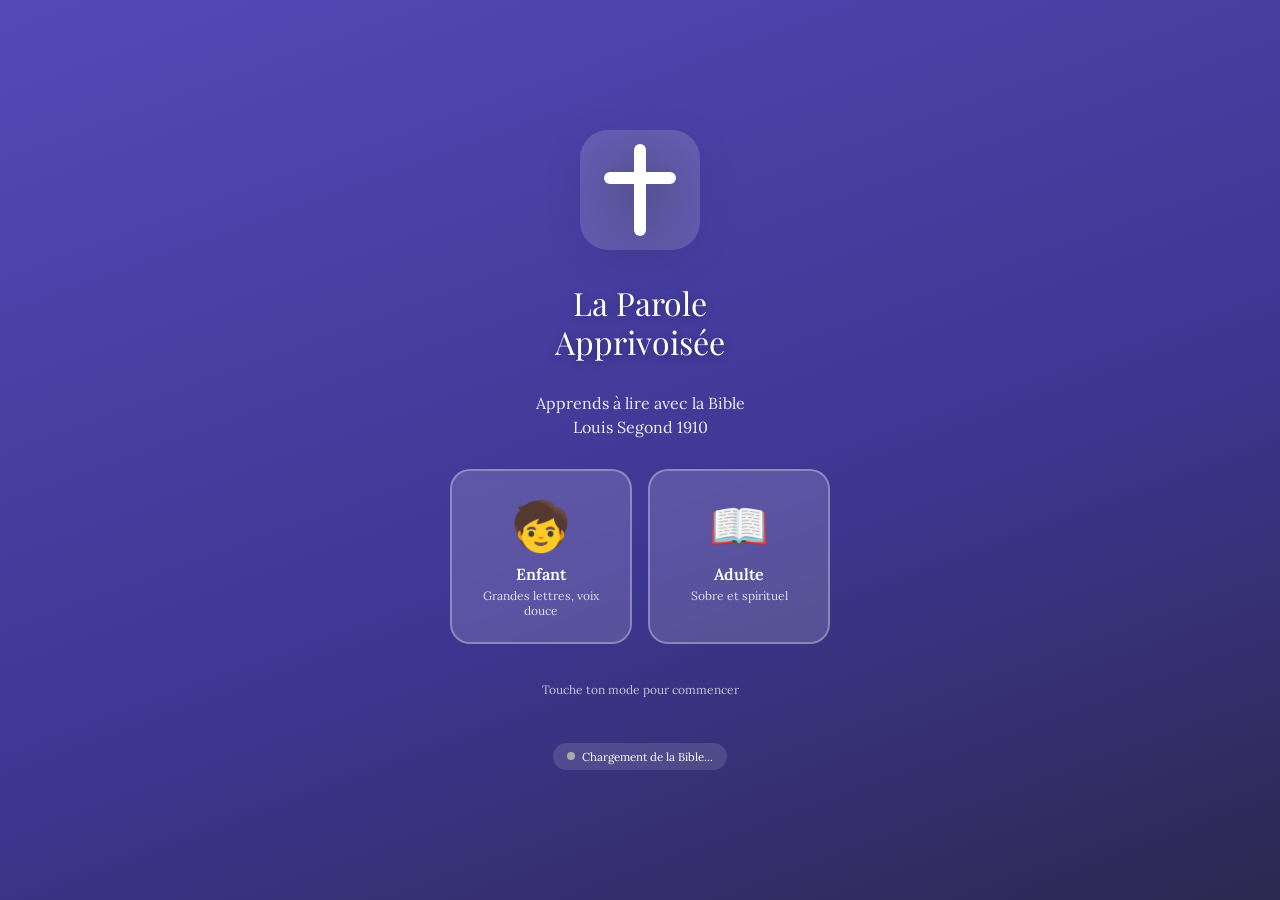
==== index.html @ 063f4d40 "Add files via upload" ====
<!DOCTYPE html>
<html lang="fr">
<head>
<meta charset="UTF-8"/>
<meta name="viewport" content="width=device-width, initial-scale=1.0, user-scalable=no"/>
<title>La Parole Apprivoisée</title>
<link rel="manifest" href="#" id="manifestLink"/>
<meta name="theme-color" content="#534AB7"/>
<meta name="mobile-web-app-capable" content="yes"/>
<meta name="apple-mobile-web-app-capable" content="yes"/>
<link href="https://fonts.googleapis.com/css2?family=Playfair+Display:wght@700&family=Lora:wght@400;600&display=swap" rel="stylesheet"/>
<style>
:root {
  --violet: #534AB7;
  --violet-dark: #3d3690;
  --violet-light: #7a72d4;
  --vert: #2ecc71;
  --orange: #f39c12;
  --rouge: #e74c3c;
  --blanc: #ffffff;
  --gris: #f4f3ff;
  --texte: #1a1a2e;
  --or: #FFD700;
}

* { box-sizing: border-box; margin: 0; padding: 0; -webkit-tap-highlight-color: transparent; }

body {
  font-family: 'Lora', serif;
  background: var(--gris);
  color: var(--texte);
  min-height: 100vh;
  overflow-x: hidden;
}

/* ===== ÉCRANS ===== */
.screen {
  display: none;
  min-height: 100vh;
  padding: 20px;
  animation: fadeIn 0.3s ease;
}
.screen.active { display: flex; flex-direction: column; }

@keyframes fadeIn { from { opacity: 0; transform: translateY(10px); } to { opacity: 1; transform: translateY(0); } }
@keyframes bounce { 0%,100% { transform: translateY(0); } 50% { transform: translateY(-8px); } }
@keyframes pulse { 0%,100% { transform: scale(1); } 50% { transform: scale(1.05); } }
@keyframes glow { 0%,100% { box-shadow: 0 0 10px var(--or); } 50% { box-shadow: 0 0 30px var(--or); } }
@keyframes starPop { 0% { transform: scale(0) rotate(0deg); opacity:0; } 60% { transform: scale(1.3) rotate(180deg); opacity:1; } 100% { transform: scale(1) rotate(360deg); opacity:1; } }

/* ===== HEADER ===== */
.app-header {
  background: var(--violet);
  color: var(--blanc);
  padding: 16px 20px;
  text-align: center;
  position: sticky;
  top: 0;
  z-index: 100;
  box-shadow: 0 2px 8px rgba(83,74,183,0.4);
}
.app-header h1 {
  font-family: 'Playfair Display', serif;
  font-size: 1.4rem;
  letter-spacing: 0.5px;
}
.app-header .subtitle { font-size: 0.75rem; opacity: 0.85; margin-top: 2px; }

/* ===== BOUTONS ===== */
.btn {
  display: flex;
  align-items: center;
  justify-content: center;
  gap: 12px;
  padding: 18px 24px;
  border: none;
  border-radius: 16px;
  font-family: 'Lora', serif;
  font-size: 1.1rem;
  font-weight: 600;
  cursor: pointer;
  transition: all 0.2s;
  width: 100%;
  margin: 8px 0;
  -webkit-user-select: none;
}
.btn:active { transform: scale(0.96); }
.btn-primary { background: var(--violet); color: var(--blanc); box-shadow: 0 4px 15px rgba(83,74,183,0.35); }
.btn-primary:active { background: var(--violet-dark); }
.btn-secondary { background: var(--blanc); color: var(--violet); border: 2px solid var(--violet); }
.btn-vert { background: var(--vert); color: var(--blanc); box-shadow: 0 4px 15px rgba(46,204,113,0.35); }
.btn-orange { background: var(--orange); color: var(--blanc); box-shadow: 0 4px 15px rgba(243,156,18,0.35); }
.btn-icon { font-size: 1.6rem; min-width: 44px; }
.btn-sm { padding: 12px 18px; font-size: 0.95rem; border-radius: 12px; }
.btn-rond {
  width: 64px; height: 64px; border-radius: 50%; border: none;
  font-size: 1.8rem; cursor: pointer; transition: all 0.2s;
  display: flex; align-items: center; justify-content: center;
  box-shadow: 0 4px 12px rgba(0,0,0,0.2);
}
.btn-rond:active { transform: scale(0.9); }

/* ===== ÉCRAN ACCUEIL ===== */
#screen-accueil {
  align-items: center;
  justify-content: center;
  background: linear-gradient(160deg, var(--violet) 0%, var(--violet-dark) 60%, #2d2850 100%);
  color: var(--blanc);
  text-align: center;
  padding: 40px 30px;
  gap: 30px;
}
.logo-container { animation: pulse 3s infinite; }
.logo-svg { width: 120px; height: 120px; filter: drop-shadow(0 8px 20px rgba(0,0,0,0.4)); }
.app-title {
  font-family: 'Playfair Display', serif;
  font-size: 2rem;
  line-height: 1.2;
  text-shadow: 0 2px 10px rgba(0,0,0,0.3);
}
.app-tagline { font-size: 1rem; opacity: 0.9; line-height: 1.5; }
.mode-grid { display: grid; grid-template-columns: 1fr 1fr; gap: 16px; width: 100%; max-width: 380px; }
.mode-card {
  background: rgba(255,255,255,0.15);
  border: 2px solid rgba(255,255,255,0.3);
  border-radius: 20px;
  padding: 24px 16px;
  cursor: pointer;
  transition: all 0.2s;
  text-align: center;
  backdrop-filter: blur(4px);
}
.mode-card:active { transform: scale(0.95); background: rgba(255,255,255,0.25); }
.mode-card .mode-icon { font-size: 3rem; margin-bottom: 8px; }
.mode-card .mode-label { font-size: 1rem; font-weight: 600; }
.mode-card .mode-desc { font-size: 0.75rem; opacity: 0.8; margin-top: 4px; }

/* ===== MODE ENFANT ===== */
body.mode-enfant .btn { font-size: 1.25rem; padding: 22px 28px; border-radius: 20px; }
body.mode-enfant .btn-icon { font-size: 2rem; }
body.mode-enfant .app-header h1 { font-size: 1.6rem; }
body.mode-enfant .word-badge { font-size: 1.6rem; padding: 14px 20px; }
body.mode-enfant .quiz-option { font-size: 1.4rem; padding: 22px; }
body.mode-enfant .verse-word { font-size: 1.5rem; }
body.mode-enfant .syllabe-btn { font-size: 1.4rem; padding: 18px 24px; }

/* ===== SÉLECTION LIVRE/CHAPITRE ===== */
.section-titre {
  font-family: 'Playfair Display', serif;
  font-size: 1.3rem;
  color: var(--violet);
  margin: 20px 0 12px;
  padding-bottom: 8px;
  border-bottom: 2px solid var(--violet-light);
}
.livre-grid {
  display: grid;
  grid-template-columns: repeat(auto-fill, minmax(90px, 1fr));
  gap: 8px;
  margin-bottom: 20px;
}
.livre-btn {
  background: var(--blanc);
  border: 2px solid var(--violet-light);
  border-radius: 10px;
  padding: 10px 6px;
  text-align: center;
  cursor: pointer;
  transition: all 0.15s;
  font-family: 'Lora', serif;
  font-size: 0.75rem;
  font-weight: 600;
  color: var(--violet);
  line-height: 1.3;
}
.livre-btn:active, .livre-btn.selected {
  background: var(--violet);
  color: var(--blanc);
  border-color: var(--violet);
}
.livre-btn.completed { border-color: var(--vert); color: var(--vert); }
.livre-btn.completed.selected { background: var(--vert); color: var(--blanc); }
.chap-grid {
  display: grid;
  grid-template-columns: repeat(auto-fill, minmax(60px, 1fr));
  gap: 8px;
  margin-bottom: 20px;
}
.chap-btn {
  background: var(--blanc);
  border: 2px solid var(--violet-light);
  border-radius: 10px;
  padding: 14px 8px;
  text-align: center;
  cursor: pointer;
  font-family: 'Lora', serif;
  font-size: 1rem;
  font-weight: 600;
  color: var(--violet);
  transition: all 0.15s;
}
.chap-btn:active, .chap-btn.selected {
  background: var(--violet);
  color: var(--blanc);
  border-color: var(--violet);
}
.chap-btn.completed { border-color: var(--vert); color: var(--vert); }

/* ===== CHARGEMENT ===== */
.loading-box {
  background: var(--blanc);
  border-radius: 20px;
  padding: 30px;
  text-align: center;
  box-shadow: 0 4px 20px rgba(83,74,183,0.15);
  margin: 20px 0;
}
.loading-spinner {
  width: 50px; height: 50px;
  border: 4px solid var(--violet-light);
  border-top-color: var(--violet);
  border-radius: 50%;
  animation: spin 0.8s linear infinite;
  margin: 0 auto 16px;
}
@keyframes spin { to { transform: rotate(360deg); } }
.progress-bar-outer {
  background: #e0deff;
  border-radius: 10px;
  height: 12px;
  overflow: hidden;
  margin-top: 12px;
}
.progress-bar-inner {
  background: var(--violet);
  height: 100%;
  border-radius: 10px;
  transition: width 0.3s;
}

/* ===== LECTURE ===== */
.verset-header {
  display: flex;
  align-items: center;
  justify-content: space-between;
  background: var(--violet);
  color: var(--blanc);
  border-radius: 14px;
  padding: 14px 18px;
  margin-bottom: 16px;
}
.verset-ref { font-size: 0.9rem; opacity: 0.9; }
.verset-nav { display: flex; gap: 10px; }

.verset-texte {
  background: var(--blanc);
  border-radius: 16px;
  padding: 20px;
  line-height: 2.2;
  box-shadow: 0 2px 12px rgba(83,74,183,0.1);
  margin-bottom: 16px;
  min-height: 120px;
}
.verse-word {
  display: inline-block;
  font-family: 'Lora', serif;
  font-size: 1.2rem;
  cursor: pointer;
  padding: 4px 6px;
  border-radius: 6px;
  margin: 2px;
  transition: all 0.2s;
  line-height: 1.6;
}
.verse-word:hover { background: #e8e6ff; }
.verse-word.lecture-active {
  background: var(--violet);
  color: var(--blanc);
  transform: scale(1.12);
  box-shadow: 0 3px 10px rgba(83,74,183,0.5);
}
.verse-word.syllabe-active {
  background: var(--orange);
  color: var(--blanc);
  transform: scale(1.08);
}
.verse-word.appris {
  color: var(--vert);
  font-weight: 600;
}

/* Syllabe mise en valeur */
.syl-span {
  display: inline;
  transition: all 0.15s;
}
.syl-span.syl-lit {
  background: var(--orange);
  color: var(--blanc);
  border-radius: 4px;
  padding: 0 2px;
}

.controles-lecture {
  display: flex;
  gap: 10px;
  margin-bottom: 16px;
  flex-wrap: wrap;
}
.vitesse-box {
  background: var(--blanc);
  border-radius: 12px;
  padding: 12px 16px;
  display: flex;
  align-items: center;
  gap: 12px;
  box-shadow: 0 2px 8px rgba(83,74,183,0.1);
  margin-bottom: 12px;
}
.vitesse-label { font-size: 0.85rem; color: var(--violet); font-weight: 600; }
.vitesse-slider {
  -webkit-appearance: none;
  width: 140px;
  height: 8px;
  border-radius: 4px;
  background: #ddd;
  outline: none;
}
.vitesse-slider::-webkit-slider-thumb {
  -webkit-appearance: none;
  width: 24px; height: 24px;
  border-radius: 50%;
  background: var(--violet);
  cursor: pointer;
}

/* ===== ÉTAPES PÉDAGOGIQUES ===== */
.etape-badge {
  background: var(--violet);
  color: var(--blanc);
  border-radius: 12px;
  padding: 8px 16px;
  font-size: 0.9rem;
  font-weight: 600;
  text-align: center;
  margin-bottom: 12px;
}
.etape-instructions {
  background: #fffbf0;
  border-left: 4px solid var(--orange);
  border-radius: 0 12px 12px 0;
  padding: 14px 16px;
  font-size: 0.95rem;
  line-height: 1.6;
  margin-bottom: 16px;
}

/* ===== QUIZ ===== */
.quiz-question {
  background: var(--violet);
  color: var(--blanc);
  border-radius: 16px;
  padding: 20px;
  text-align: center;
  margin-bottom: 20px;
  font-size: 1.2rem;
  font-weight: 600;
}
.quiz-mot-cible {
  font-size: 2rem;
  font-family: 'Playfair Display', serif;
  margin: 8px 0;
  letter-spacing: 2px;
}
.quiz-options {
  display: flex;
  flex-direction: column;
  gap: 14px;
  margin-bottom: 16px;
}
.quiz-option {
  background: var(--blanc);
  border: 3px solid var(--violet-light);
  border-radius: 16px;
  padding: 18px 20px;
  font-family: 'Lora', serif;
  font-size: 1.2rem;
  font-weight: 600;
  cursor: pointer;
  transition: all 0.2s;
  text-align: center;
  letter-spacing: 1px;
  display: flex;
  align-items: center;
  justify-content: center;
  gap: 10px;
}
.quiz-option:active { transform: scale(0.97); }
.quiz-option.correct {
  background: var(--vert);
  color: var(--blanc);
  border-color: var(--vert);
  animation: pulse 0.4s;
}
.quiz-option.incorrect {
  background: #ffe0e0;
  border-color: var(--rouge);
  color: var(--rouge);
}
.quiz-option.disabled { pointer-events: none; opacity: 0.6; }
.quiz-option.bounce { animation: bounce 0.6s; }

/* Syllabe quiz */
.syllabe-grid {
  display: grid;
  grid-template-columns: repeat(3, 1fr);
  gap: 12px;
  margin: 16px 0;
}
.syllabe-btn {
  background: var(--blanc);
  border: 3px solid var(--violet-light);
  border-radius: 14px;
  padding: 16px 10px;
  font-family: 'Lora', serif;
  font-size: 1.2rem;
  font-weight: 600;
  cursor: pointer;
  text-align: center;
  color: var(--violet);
  transition: all 0.2s;
}
.syllabe-btn:active { transform: scale(0.95); }
.syllabe-btn.correct { background: var(--vert); color: var(--blanc); border-color: var(--vert); }
.syllabe-btn.incorrect { background: #ffe0e0; color: var(--rouge); border-color: var(--rouge); }

/* ===== RÉCOMPENSES ===== */
.recompense-box {
  background: linear-gradient(135deg, var(--violet), var(--violet-dark));
  color: var(--blanc);
  border-radius: 20px;
  padding: 30px 20px;
  text-align: center;
  margin: 20px 0;
  box-shadow: 0 6px 25px rgba(83,74,183,0.4);
}
.etoiles-container { display: flex; justify-content: center; gap: 12px; margin: 16px 0; }
.etoile {
  font-size: 2.5rem;
  display: inline-block;
  animation: starPop 0.5s ease-out forwards;
  opacity: 0;
}
.etoile:nth-child(1) { animation-delay: 0.1s; }
.etoile:nth-child(2) { animation-delay: 0.3s; }
.etoile:nth-child(3) { animation-delay: 0.5s; }

/* ===== DÉFINITION ===== */
.def-popup {
  position: fixed;
  bottom: -100%;
  left: 0; right: 0;
  background: var(--blanc);
  border-radius: 24px 24px 0 0;
  padding: 24px 24px 40px;
  box-shadow: 0 -8px 30px rgba(0,0,0,0.2);
  transition: bottom 0.3s ease;
  z-index: 200;
  max-height: 40vh;
}
.def-popup.visible { bottom: 0; }
.def-titre {
  font-family: 'Playfair Display', serif;
  font-size: 1.6rem;
  color: var(--violet);
  margin-bottom: 8px;
}
.def-texte { font-size: 1.05rem; line-height: 1.6; color: var(--texte); }
.def-close {
  position: absolute;
  top: 16px; right: 16px;
  font-size: 1.5rem;
  cursor: pointer;
  color: var(--violet);
  background: none;
  border: none;
}

/* ===== PASTEUR / SUIVI ===== */
.suivi-card {
  background: var(--blanc);
  border-radius: 16px;
  padding: 18px;
  margin-bottom: 12px;
  box-shadow: 0 2px 10px rgba(83,74,183,0.1);
}
.suivi-nom { font-family: 'Playfair Display', serif; font-size: 1.2rem; color: var(--violet); }
.suivi-stats { font-size: 0.9rem; color: #666; margin-top: 4px; }
.suivi-barre {
  height: 8px;
  background: #e0deff;
  border-radius: 4px;
  overflow: hidden;
  margin-top: 8px;
}
.suivi-barre-fill { height: 100%; background: var(--violet); border-radius: 4px; }

/* ===== AUDIO INDICATOR ===== */
.audio-indicator {
  position: fixed;
  top: 70px; right: 16px;
  background: var(--orange);
  color: var(--blanc);
  border-radius: 50px;
  padding: 6px 12px;
  font-size: 0.8rem;
  display: none;
  align-items: center;
  gap: 6px;
  z-index: 150;
  box-shadow: 0 3px 10px rgba(243,156,18,0.4);
}
.audio-indicator.visible { display: flex; }
.audio-dot {
  width: 8px; height: 8px;
  background: var(--blanc);
  border-radius: 50%;
  animation: pulse 0.8s infinite;
}

/* ===== BOTTOM NAV ===== */
.bottom-nav {
  position: fixed;
  bottom: 0; left: 0; right: 0;
  background: var(--blanc);
  border-top: 1px solid #e0deff;
  display: flex;
  padding: 8px 0 env(safe-area-inset-bottom, 8px);
  box-shadow: 0 -2px 10px rgba(0,0,0,0.08);
  z-index: 100;
}
.nav-btn {
  flex: 1;
  display: flex;
  flex-direction: column;
  align-items: center;
  gap: 3px;
  padding: 8px;
  border: none;
  background: none;
  cursor: pointer;
  color: #999;
  font-family: 'Lora', serif;
  font-size: 0.7rem;
  transition: color 0.2s;
}
.nav-btn .nav-icon { font-size: 1.5rem; }
.nav-btn.active { color: var(--violet); }

/* ===== OVERLAY ===== */
.overlay {
  position: fixed;
  inset: 0;
  background: rgba(0,0,0,0.5);
  z-index: 190;
  display: none;
}
.overlay.visible { display: block; }

/* ===== SCROLL + PADDING ===== */
.screen-content {
  flex: 1;
  overflow-y: auto;
  padding-bottom: 80px;
}
.pb80 { padding-bottom: 80px; }

/* ===== WORD BADGE (définitions) ===== */
.word-badge {
  display: inline-flex;
  align-items: center;
  gap: 6px;
  background: var(--blanc);
  border: 2px solid var(--violet-light);
  border-radius: 50px;
  padding: 8px 14px;
  font-family: 'Lora', serif;
  font-size: 1.1rem;
  font-weight: 600;
  color: var(--violet);
  margin: 4px;
  cursor: pointer;
  transition: all 0.2s;
}
.word-badge:active { background: var(--violet); color: var(--blanc); }

/* ===== RESPONSIVE ===== */
@media (min-width: 480px) {
  .quiz-options { flex-direction: row; flex-wrap: wrap; }
  .quiz-option { flex: 1 1 45%; }
}

</style>
</head>
<body>

<!-- AUDIO INDICATOR -->
<div class="audio-indicator" id="audioIndicator">
  <div class="audio-dot"></div>
  <span id="audioText">Lecture...</span>
</div>

<!-- DÉFINITION POPUP -->
<div class="overlay" id="defOverlay" onclick="fermerDef()"></div>
<div class="def-popup" id="defPopup">
  <button class="def-close" onclick="fermerDef()">✕</button>
  <div class="def-titre" id="defTitre">Mot</div>
  <div class="def-texte" id="defTexte">Définition</div>
</div>

<!-- ════════════════════════════════════════════
     ÉCRAN ACCUEIL
════════════════════════════════════════════ -->
<div class="screen active" id="screen-accueil">
  <div class="logo-container">
    <svg class="logo-svg" viewBox="0 0 120 120" xmlns="http://www.w3.org/2000/svg">
      <rect width="120" height="120" rx="28" fill="white" fill-opacity="0.15"/>
      <line x1="60" y1="20" x2="60" y2="100" stroke="white" stroke-width="12" stroke-linecap="round"/>
      <line x1="30" y1="48" x2="90" y2="48" stroke="white" stroke-width="12" stroke-linecap="round"/>
    </svg>
  </div>
  <div class="app-title">La Parole<br/>Apprivoisée</div>
  <div class="app-tagline">Apprends à lire avec la Bible<br/>Louis Segond 1910</div>
  <div class="mode-grid">
    <div class="mode-card" onclick="choisirMode('enfant')">
      <div class="mode-icon">🧒</div>
      <div class="mode-label">Enfant</div>
      <div class="mode-desc">Grandes lettres, voix douce</div>
    </div>
    <div class="mode-card" onclick="choisirMode('adulte')">
      <div class="mode-icon">📖</div>
      <div class="mode-label">Adulte</div>
      <div class="mode-desc">Sobre et spirituel</div>
    </div>
  </div>
  <div style="font-size:0.75rem;opacity:0.7;text-align:center;margin-top:8px;">
    Touche ton mode pour commencer
  </div>
  <div id="bible-status" style="
    margin-top:16px;
    background:rgba(255,255,255,0.12);
    border-radius:50px;
    padding:6px 14px;
    font-size:0.72rem;
    display:flex;align-items:center;gap:7px;
    transition:opacity 0.4s;
  ">
    <span id="bible-status-dot" style="width:8px;height:8px;border-radius:50%;background:#aaa;display:inline-block;"></span>
    <span id="bible-status-txt">Chargement de la Bible...</span>
  </div>
</div>

<!-- ════════════════════════════════════════════
     ÉCRAN SÉLECTION LIVRE
════════════════════════════════════════════ -->
<div class="screen" id="screen-livres">
  <div class="app-header">
    <h1>📚 Choix du Livre</h1>
    <div class="subtitle">Touche un livre de la Bible</div>
  </div>
  <div class="screen-content" style="padding:16px;">
    <button class="btn btn-secondary btn-sm" style="width:auto;margin-bottom:16px;" onclick="allerAccueil()">
      ← Accueil
    </button>
    <div class="section-titre">📜 Ancien Testament</div>
    <div class="livre-grid" id="grid-ancien"></div>
    <div class="section-titre">✝️ Nouveau Testament</div>
    <div class="livre-grid" id="grid-nouveau"></div>
  </div>
</div>

<!-- ════════════════════════════════════════════
     ÉCRAN SÉLECTION CHAPITRE
════════════════════════════════════════════ -->
<div class="screen" id="screen-chapitres">
  <div class="app-header">
    <h1 id="header-livre">Chapitres</h1>
    <div class="subtitle">Choisis un chapitre</div>
  </div>
  <div class="screen-content" style="padding:16px;">
    <button class="btn btn-secondary btn-sm" style="width:auto;margin-bottom:16px;" onclick="afficherLivres()">
      ← Livres
    </button>
    <div id="chapitres-loading" class="loading-box" style="display:none;">
      <div class="loading-spinner"></div>
      <div id="chapitres-loading-text">Chargement...</div>
      <div class="progress-bar-outer"><div class="progress-bar-inner" id="chapitres-progress" style="width:0%"></div></div>
    </div>
    <div class="chap-grid" id="grid-chapitres"></div>
  </div>
</div>

<!-- ════════════════════════════════════════════
     ÉCRAN LECTURE
════════════════════════════════════════════ -->
<div class="screen" id="screen-lecture">
  <div class="app-header">
    <h1 id="header-lecture">Lecture</h1>
    <div class="subtitle" id="header-lecture-sub">Écoute et suis</div>
  </div>
  <div class="screen-content" style="padding:16px;">

        <div class="vitesse-box">
      <span class="vitesse-label">🔊 Vitesse</span>
      <input type="range" class="vitesse-slider" id="vitesseSlider" min="0.5" max="1.5" step="0.1" value="0.85"
             oninput="changerVitesse(this.value)"/>
      <span id="vitesseVal" style="font-size:0.85rem;color:var(--violet);min-width:30px;">0.85</span>
    </div>

    <div class="verset-header">   <div>
        <div class="verset-ref" id="verset-ref">Genèse 1:1</div>
        <div style="font-size:0.75rem;opacity:0.8;" id="verset-progres">Verset 1/31</div>
      </div>
      <div class="verset-nav">
        <button class="btn-rond" style="background:rgba(255,255,255,0.2);color:white;font-size:1.2rem;" onclick="versetPrecedent()">◀</button>
        <button class="btn-rond" style="background:rgba(255,255,255,0.2);color:white;font-size:1.2rem;" onclick="versetSuivant()">▶</button>
      </div>
    </div>

    <div class="verset-texte" id="verset-texte">
      <!-- Les mots du verset apparaissent ici -->
    </div>

    <div class="etape-badge" id="etape-badge">Étape 1 — Écoute</div>
    <div class="etape-instructions" id="etape-instructions">
      Écoute attentivement le verset lu à voix haute.
    </div>

    <!-- Contrôles lecture -->
    <div id="controles-ecoute" class="controles-lecture">
      <button class="btn btn-primary" style="flex:1;" onclick="lireVersetComplet()">
        <span class="btn-icon">🔊</span> Écouter
      </button>
      <button class="btn btn-secondary" style="flex:1;" onclick="lireMotAMot()">
        <span class="btn-icon">👆</span> Mot par mot
      </button>
    </div>

    <!-- Contrôles navigation étapes -->
    <div id="controles-etapes" style="display:none;">
      <button class="btn btn-vert" onclick="etapeSuivante()">
        <span class="btn-icon">▶</span> Continuer
      </button>
    </div>

    <!-- Quiz syllabe -->
    <div id="quiz-syllabe-zone" style="display:none;">
      <div class="quiz-question">
        🔤 Touche la bonne syllabe
        <div class="quiz-mot-cible" id="syllabe-mot-cible">—</div>
      </div>
      <div class="syllabe-grid" id="syllabe-options"></div>
      <button class="btn btn-secondary btn-sm" style="margin-top:8px;" onclick="ecouter_mot_quiz()">
        🔊 Réécouter ce mot
      </button>
    </div>

    <!-- Quiz reconnaissance -->
    <div id="quiz-reco-zone" style="display:none;">
      <div class="quiz-question">
        👂 Quel mot as-tu entendu ?
        <div style="font-size:0.85rem;margin-top:6px;opacity:0.9;">Touche le bon mot</div>
      </div>
      <button class="btn btn-orange btn-sm" style="margin-bottom:12px;" onclick="rejouerQuizReco()">
        🔊 Réécouter
      </button>
      <div class="quiz-options" id="reco-options"></div>
    </div>

    <!-- Récompense verset -->
    <div id="recompense-zone" style="display:none;">
      <div class="recompense-box">
        <div style="font-size:1.6rem;font-weight:700;margin-bottom:8px;">🎉 Bravo !</div>
        <div class="etoiles-container" id="etoiles-box"></div>
        <div style="font-size:1rem;margin-top:10px;" id="recompense-msg">Tu as terminé ce verset !</div>
      </div>
      <button class="btn btn-primary" onclick="versetSuivant()">
        <span class="btn-icon">▶</span> Verset suivant
      </button>
      <button class="btn btn-secondary" onclick="afficherChapitres()">
        <span class="btn-icon">📋</span> Choisir autre chapitre
      </button>
    </div>

  </div>

  <!-- Bottom Nav -->
  <nav class="bottom-nav">
    <button class="nav-btn active" onclick="afficherLivres()">
      <span class="nav-icon">📚</span>Bible
    </button>
    <button class="nav-btn" onclick="lireVersetComplet()">
      <span class="nav-icon">🔊</span>Écouter
    </button>
    <button class="nav-btn" onclick="afficherPasteur()">
      <span class="nav-icon">✝️</span>Pasteur
    </button>
  </nav>
</div>

<!-- ════════════════════════════════════════════
     ÉCRAN PASTEUR
════════════════════════════════════════════ -->
<div class="screen" id="screen-pasteur">
  <div class="app-header">
    <h1>✝️ Suivi Pasteur</h1>
    <div class="subtitle">Tableau de progression</div>
  </div>
  <div class="screen-content" style="padding:16px;">
    <button class="btn btn-secondary btn-sm" style="width:auto;margin-bottom:16px;" onclick="retourLecture()">
      ← Retour
    </button>
    <div id="suivi-eleves"></div>
    <div style="margin-top:16px;">
      <div class="section-titre">Ajouter un élève</div>
      <div style="display:flex;gap:10px;margin-bottom:10px;">
        <input type="text" id="nouvelEleve" placeholder="Prénom de l'élève"
          style="flex:1;padding:14px;border:2px solid var(--violet-light);border-radius:12px;font-family:'Lora',serif;font-size:1rem;"/>
        <button class="btn btn-primary" style="width:auto;padding:14px 20px;margin:0;" onclick="ajouterEleve()">
          ➕
        </button>
      </div>
      <button class="btn btn-orange btn-sm" onclick="exporterSuivi()">
        📤 Exporter en texte
      </button>
    </div>
  </div>
</div>

<script>
// ═══════════════════════════════════════════════════════════
//  LA PAROLE APPRIVOISÉE — Phase 1 complète
//  Version 2.0 — Correction complète
// ═══════════════════════════════════════════════════════════

// ─── CONSTANTES ─────────────────────────────────────────
// Fichier Bible complet servi statiquement (même dossier que index.html)
const BIBLE_JSON_URL = './segond_1910.json';
// Fallback API getbible (chapitre par chapitre, URL correcte v2)
const API_BASE = 'https://api.getbible.net/v2/lsg/'; // /lsg/{bookNum}/{chapNum}.json
const CACHE_PREFIX = 'lpa_bible_';
const VITESSE_DEFAULT = 0.85;
const DELAI_REPETITION = 6000; // ms avant répétition audio

// ─── BIBLE EN MÉMOIRE ────────────────────────────────────
// Après chargement : bibleData[bookNum][chapNum][verseNum] = "texte"
let bibleData = null;
let bibleChargee = false;
let bibleChargementEnCours = false;
let bibleChargementCallbacks = [];

async function chargerBibleComplete() {
  if (bibleChargee) return true;
  if (bibleChargementEnCours) {
    return new Promise(resolve => bibleChargementCallbacks.push(resolve));
  }
  bibleChargementEnCours = true;

  // Calculer l'URL absolue réelle tentée (utile pour debug)
  const urlAbsolue = new URL(BIBLE_JSON_URL, location.href).href;
  console.log('[Bible] Tentative fetch :', urlAbsolue);
  majStatut('⏳', 'Chargement Bible...', '#aaa');

  try {
    const resp = await fetch(BIBLE_JSON_URL);
    if (!resp.ok) throw new Error('HTTP ' + resp.status + ' — ' + urlAbsolue);
    majStatut('⏳', 'Lecture des versets...', '#f39c12');
    const data = await resp.json();
    if (!data.verses || !Array.isArray(data.verses)) throw new Error('Format JSON inattendu');

    bibleData = {};
    for (const v of data.verses) {
      const b = v.book, c = v.chapter, n = v.verse;
      if (!bibleData[b]) bibleData[b] = {};
      if (!bibleData[b][c]) bibleData[b][c] = {};
      bibleData[b][c][n] = nettoyerTexte(v.text || '');
    }
    console.log('[Bible] OK — ' + data.verses.length + ' versets indexés');
    bibleChargee = true;
    bibleChargementEnCours = false;
    bibleChargementCallbacks.forEach(cb => cb(true));
    bibleChargementCallbacks = [];
    return true;
  } catch(e) {
    console.warn('[Bible] ERREUR :', e.message);
    majStatut('⚠️', 'Mode internet (Bible locale absente)', '#f39c12');
    bibleData = {};
    bibleChargee = true;
    bibleChargementEnCours = false;
    bibleChargementCallbacks.forEach(cb => cb(false));
    bibleChargementCallbacks = [];
    return false;
  }
}

function majStatut(dot, texte, couleur) {
  const d = document.getElementById('bible-status-dot');
  const t = document.getElementById('bible-status-txt');
  if (d) d.style.background = couleur;
  if (t) t.textContent = texte;
}

// Overlay de chargement — petit bandeau discret, ne bloque pas l'UI
function afficherOverlayChargement() { /* non utilisé — chargement en arrière-plan silencieux */ }
function cacherOverlayChargement() { /* non utilisé */ }

// ─── LIVRES DE LA BIBLE ──────────────────────────────────
const LIVRES = [
  // Ancien Testament
  {n:1,nom:"Genèse",abr:"Gn",chap:50},{n:2,nom:"Exode",abr:"Ex",chap:40},
  {n:3,nom:"Lévitique",abr:"Lv",chap:27},{n:4,nom:"Nombres",abr:"Nb",chap:36},
  {n:5,nom:"Deutéronome",abr:"Dt",chap:34},{n:6,nom:"Josué",abr:"Jos",chap:24},
  {n:7,nom:"Juges",abr:"Jg",chap:21},{n:8,nom:"Ruth",abr:"Rt",chap:4},
  {n:9,nom:"1 Samuel",abr:"1S",chap:31},{n:10,nom:"2 Samuel",abr:"2S",chap:24},
  {n:11,nom:"1 Rois",abr:"1R",chap:22},{n:12,nom:"2 Rois",abr:"2R",chap:25},
  {n:13,nom:"1 Chroniques",abr:"1Ch",chap:29},{n:14,nom:"2 Chroniques",abr:"2Ch",chap:36},
  {n:15,nom:"Esdras",abr:"Esd",chap:10},{n:16,nom:"Néhémie",abr:"Né",chap:13},
  {n:17,nom:"Esther",abr:"Est",chap:10},{n:18,nom:"Job",abr:"Jb",chap:42},
  {n:19,nom:"Psaumes",abr:"Ps",chap:150},{n:20,nom:"Proverbes",abr:"Pr",chap:31},
  {n:21,nom:"Ecclésiaste",abr:"Ec",chap:12},{n:22,nom:"Cantique",abr:"Ct",chap:8},
  {n:23,nom:"Ésaïe",abr:"És",chap:66},{n:24,nom:"Jérémie",abr:"Jr",chap:52},
  {n:25,nom:"Lamentations",abr:"Lm",chap:5},{n:26,nom:"Ézéchiel",abr:"Éz",chap:48},
  {n:27,nom:"Daniel",abr:"Dn",chap:12},{n:28,nom:"Osée",abr:"Os",chap:14},
  {n:29,nom:"Joël",abr:"Jl",chap:3},{n:30,nom:"Amos",abr:"Am",chap:9},
  {n:31,nom:"Abdias",abr:"Ab",chap:1},{n:32,nom:"Jonas",abr:"Jon",chap:4},
  {n:33,nom:"Michée",abr:"Mi",chap:7},{n:34,nom:"Nahoum",abr:"Na",chap:3},
  {n:35,nom:"Habacuc",abr:"Ha",chap:3},{n:36,nom:"Sophonie",abr:"So",chap:3},
  {n:37,nom:"Aggée",abr:"Ag",chap:2},{n:38,nom:"Zacharie",abr:"Za",chap:14},
  {n:39,nom:"Malachie",abr:"Ml",chap:4},
  // Nouveau Testament
  {n:40,nom:"Matthieu",abr:"Mt",chap:28},{n:41,nom:"Marc",abr:"Mc",chap:16},
  {n:42,nom:"Luc",abr:"Lc",chap:24},{n:43,nom:"Jean",abr:"Jn",chap:21},
  {n:44,nom:"Actes",abr:"Ac",chap:28},{n:45,nom:"Romains",abr:"Rm",chap:16},
  {n:46,nom:"1 Corinthiens",abr:"1Co",chap:16},{n:47,nom:"2 Corinthiens",abr:"2Co",chap:13},
  {n:48,nom:"Galates",abr:"Ga",chap:6},{n:49,nom:"Éphésiens",abr:"Ép",chap:6},
  {n:50,nom:"Philippiens",abr:"Ph",chap:4},{n:51,nom:"Colossiens",abr:"Col",chap:4},
  {n:52,nom:"1 Thessaloniciens",abr:"1Th",chap:5},{n:53,nom:"2 Thessaloniciens",abr:"2Th",chap:3},
  {n:54,nom:"1 Timothée",abr:"1Tm",chap:6},{n:55,nom:"2 Timothée",abr:"2Tm",chap:4},
  {n:56,nom:"Tite",abr:"Ti",chap:3},{n:57,nom:"Philémon",abr:"Phm",chap:1},
  {n:58,nom:"Hébreux",abr:"Hé",chap:13},{n:59,nom:"Jacques",abr:"Jc",chap:5},
  {n:60,nom:"1 Pierre",abr:"1P",chap:5},{n:61,nom:"2 Pierre",abr:"2P",chap:3},
  {n:62,nom:"1 Jean",abr:"1Jn",chap:5},{n:63,nom:"2 Jean",abr:"2Jn",chap:1},
  {n:64,nom:"3 Jean",abr:"3Jn",chap:1},{n:65,nom:"Jude",abr:"Jude",chap:1},
  {n:66,nom:"Apocalypse",abr:"Ap",chap:22}
];

// ─── DÉFINITIONS BIBLIQUES ────────────────────────────────
const DEFINITIONS = {
  "éternel": "C'est le nom de Dieu — Celui qui a toujours existé, qui existera toujours.",
  "seigneur": "C'est Dieu lui-même, le maître de tout ce qui existe.",
  "dieu": "Le Créateur du ciel et de la terre, Celui qui nous a faits.",
  "grâce": "L'amour gratuit de Dieu pour nous, sans que nous le méritions.",
  "foi": "Croire en Dieu et faire confiance à ses promesses.",
  "salut": "Être sauvé du péché par Jésus-Christ pour vivre avec Dieu.",
  "péché": "Ce qui est mal devant Dieu — désobéir à ses commandements.",
  "prophète": "Une personne choisie par Dieu pour transmettre ses messages au peuple.",
  "alliance": "Un accord solennel entre Dieu et son peuple, comme une promesse sacrée.",
  "sacrificateur": "Un homme choisi pour offrir des sacrifices à Dieu au temple.",
  "temple": "La maison de Dieu, un lieu saint où le peuple venait l'adorer.",
  "tabernacle": "La tente sainte que Dieu a demandé à Moïse de construire pour le culte.",
  "sabbat": "Le septième jour de la semaine, un jour de repos consacré à Dieu.",
  "baptême": "Entrer dans l'eau pour montrer qu'on commence une nouvelle vie avec Jésus.",
  "résurrection": "Revenir à la vie après la mort — Jésus est ressuscité le troisième jour.",
  "évangile": "La bonne nouvelle que Jésus est venu sauver les hommes.",
  "apôtre": "Un des douze disciples choisis par Jésus pour témoigner de lui.",
  "disciple": "Une personne qui suit Jésus et apprend de lui.",
  "esprit": "L'Esprit de Dieu, aussi appelé Esprit Saint, qui habite dans les croyants.",
  "saint": "Séparé pour Dieu, pur et consacré à lui.",
  "prière": "Parler avec Dieu, lui dire nos pensées, nos demandes, nos louanges.",
  "louange": "Célébrer Dieu et le remercier pour tout ce qu'il est.",
  "amen": "Un mot hébreu qui veut dire : c'est vrai, qu'il en soit ainsi.",
  "alléluia": "Cri de joie qui veut dire : louez Dieu !",
  "messie": "Le Sauveur envoyé par Dieu — en grec on dit Christ.",
  "christ": "Le Sauveur promis par Dieu — c'est Jésus de Nazareth.",
  "jugement": "Le moment où Dieu examinera la vie de chaque personne.",
  "enfer": "Le lieu de séparation définitive d'avec Dieu.",
  "paradis": "Le lieu de bonheur où les croyants seront avec Dieu pour toujours.",
  "anges": "Des messagers de Dieu, des êtres spirituels qui servent Dieu.",
  "miséricorde": "La bonté de Dieu qui pardonne et aide ceux qui souffrent.",
  "gloire": "La grandeur et la lumière de Dieu, sa beauté et sa puissance.",
  "amen": "Oui, c'est vrai — on dit ce mot à la fin des prières pour confirmer.",
  "bénédiction": "Une parole de Dieu qui apporte du bien, de la paix et de la joie.",
  "malédiction": "Une parole qui éloigne de Dieu et apporte du malheur.",
  "repentance": "Reconnaître ses péchés, en être triste et se tourner vers Dieu.",
  "pardon": "Dieu efface nos fautes quand nous lui demandons pardon avec sincérité.",
  "proverbe": "Une parole courte et sage qui enseigne comment bien vivre.",
  "psaume": "Un chant ou une prière écrite pour louer Dieu.",
  "berger": "Quelqu'un qui garde les moutons — Dieu est appelé notre berger car il nous garde."
};

// ─── ÉTAT GLOBAL ─────────────────────────────────────────
let etat = {
  mode: 'adulte',
  livreActuel: null,
  chapitreActuel: null,
  versets: [],
  versetIndex: 0,
  etape: 1, // 1=écoute, 2=mot/mot, 3=quiz syllabe, 4=quiz reco, 5=récompense
  vitesse: VITESSE_DEFAULT,
  lectureEnCours: false,
  motQuizIndex: 0,
  syllabeQuizMot: '',
  syllabeQuizBonne: '',
  recoQuizMot: '',
  timerRepetition: null,
  motsRates: [],
  eleves: JSON.parse(localStorage.getItem('lpa_eleves') || '[]'),
  eleveActif: null,
  progression: JSON.parse(localStorage.getItem('lpa_progression') || '{}'),
};

// ─── SPEECH SYNTHESIS ────────────────────────────────────
let synthVoice = null;
window.speechSynthesis.onvoiceschanged = () => {
  const voices = window.speechSynthesis.getVoices();
  synthVoice = voices.find(v => v.lang === 'fr-FR') ||
               voices.find(v => v.lang.startsWith('fr')) ||
               voices[0] || null;
};
// Appel initial pour déclencher le chargement
setTimeout(() => {
  const v = window.speechSynthesis.getVoices();
  if (v.length) {
    synthVoice = v.find(v => v.lang === 'fr-FR') || v.find(v => v.lang.startsWith('fr')) || v[0];
  }
}, 100);

function dire(texte, rate, onEnd) {
  if (!texte) return;
  window.speechSynthesis.cancel();
  clearTimeout(etat.timerRepetition);

  const utter = new SpeechSynthesisUtterance(texte);
  utter.lang = 'fr-FR';
  utter.rate = rate || etat.vitesse;
  if (synthVoice) utter.voice = synthVoice;

  // Indicateur audio
  const ind = document.getElementById('audioIndicator');
  const txt = document.getElementById('audioText');
  if (ind && txt) {
    ind.classList.add('visible');
    const court = texte.length > 40 ? texte.substring(0, 40) + '…' : texte;
    txt.textContent = court;
  }

  utter.onend = () => {
    if (ind) ind.classList.remove('visible');
    if (onEnd) onEnd();
  };
  utter.onerror = () => {
    if (ind) ind.classList.remove('visible');
  };

  window.speechSynthesis.speak(utter);
}

function direLent(texte, onEnd) {
  dire(texte, etat.mode === 'enfant' ? 0.65 : 0.75, onEnd);
}

function programmerRepetition(texte) {
  clearTimeout(etat.timerRepetition);
  etat.timerRepetition = setTimeout(() => {
    dire(texte, null, () => programmerRepetition(texte));
  }, DELAI_REPETITION);
}

// ─── NAVIGATION ÉCRANS ───────────────────────────────────
function afficherEcran(id) {
  document.querySelectorAll('.screen').forEach(s => s.classList.remove('active'));
  const sc = document.getElementById('screen-' + id);
  if (sc) {
    sc.classList.add('active');
    sc.scrollTop = 0;
  }
}

function allerAccueil() {
  window.speechSynthesis.cancel();
  clearTimeout(etat.timerRepetition);
  afficherEcran('accueil');
  setTimeout(() => {
    dire("Bienvenue ! Touche Enfant ou Adulte pour commencer.");
  }, 500);
}

function choisirMode(mode) {
  etat.mode = mode;
  document.body.className = mode === 'enfant' ? 'mode-enfant' : '';
  etat.vitesse = mode === 'enfant' ? 0.7 : 0.85;
  document.getElementById('vitesseSlider').value = etat.vitesse;
  document.getElementById('vitesseVal').textContent = etat.vitesse;
  afficherLivres();
}

// ─── LIVRES ──────────────────────────────────────────────
function afficherLivres() {
  afficherEcran('livres');
  const gA = document.getElementById('grid-ancien');
  const gN = document.getElementById('grid-nouveau');
  gA.innerHTML = '';
  gN.innerHTML = '';

  LIVRES.forEach(l => {
    const prog = etat.progression[l.n] || {};
    const chapTotal = l.chap;
    const chapFaits = Object.keys(prog).length;
    const fini = chapFaits >= chapTotal;

    const btn = document.createElement('button');
    btn.className = 'livre-btn' + (fini ? ' completed' : '');
    btn.innerHTML = `<div>${l.abr}</div><div style="font-size:0.65rem;opacity:0.75">${l.nom.substring(0,10)}</div>`;
    btn.onclick = () => choisirLivre(l);
    (l.n <= 39 ? gA : gN).appendChild(btn);
  });

  setTimeout(() => {
    dire("Touche un livre de la Bible pour choisir.");
  }, 400);
}

// ─── CHAPITRES ────────────────────────────────────────────
// Priorité 1 : bibleData (segond_1910.json chargé au démarrage) — INSTANTANÉ
// Priorité 2 : localStorage cache (ancien chapitre déjà téléchargé)
// Priorité 3 : API getbible /v2/lsg/{book}/{chap}.json — nécessite internet

async function choisirLivre(livre) {
  etat.livreActuel = livre;
  afficherEcran('chapitres');
  document.getElementById('header-livre').textContent = '📖 ' + livre.nom;

  const grid = document.getElementById('grid-chapitres');
  grid.innerHTML = '';
  const prog = etat.progression[livre.n] || {};

  // Si la Bible complète est chargée en mémoire, tous les chapitres sont dispo
  const bibliqueDisponible = bibleChargee && bibleData && bibleData[livre.n];

  for (let c = 1; c <= livre.chap; c++) {
    const fini = prog[c] && prog[c].fini;
    const dispo = bibliqueDisponible || localStorage.getItem(CACHE_PREFIX + livre.n + '_' + c);
    const btn = document.createElement('button');
    btn.className = 'chap-btn' + (fini ? ' completed' : '');
    btn.id = 'chap-btn-' + c;
    // Petite icône téléchargement si pas encore dispo
    btn.innerHTML = dispo ? String(c) : c + '<span style="font-size:0.5rem;display:block;opacity:0.55">⬇</span>';
    const chapNum = c;
    btn.onclick = () => ouvrirChapitre(livre, chapNum);
    grid.appendChild(btn);
  }

  setTimeout(() => {
    dire('Livre de ' + livre.nom + '. Touche un numéro pour choisir le chapitre.');
  }, 300);
}

function afficherChapitres() {
  if (etat.livreActuel) choisirLivre(etat.livreActuel);
}

// Point d'entrée unique pour ouvrir un chapitre
async function ouvrirChapitre(livre, numChapitre) {
  // 1. Bible complète en mémoire ?
  if (bibleChargee && bibleData && bibleData[livre.n] && bibleData[livre.n][numChapitre]) {
    const versetsData = bibleData[livre.n][numChapitre]; // {1:"texte", 2:"texte", ...}
    chargerChapitre(livre, numChapitre, versetsData);
    return;
  }

  // 2. Cache localStorage ?
  const cacheKey = CACHE_PREFIX + livre.n + '_' + numChapitre;
  const cached = localStorage.getItem(cacheKey);
  if (cached) {
    chargerChapitre(livre, numChapitre, JSON.parse(cached));
    return;
  }

  // 3. Fallback : API getbible (nécessite internet)
  afficherEcranLecture_Chargement(livre, numChapitre);
  dire('Je télécharge ' + livre.nom + ' chapitre ' + numChapitre + '. Un instant.');

  try {
    const url = API_BASE + livre.n + '/' + numChapitre + '.json';
    const resp = await fetch(url);
    if (!resp.ok) throw new Error('HTTP ' + resp.status);
    const data = await resp.json();

    // Structure API : { verses: { "1": {verse, text}, "2": {...}, ... } }
    const versetsData = {};
    if (data.verses) {
      Object.values(data.verses).forEach(v => {
        versetsData[v.verse] = nettoyerTexte(v.text || '');
      });
    } else {
      throw new Error('Format API inattendu');
    }

    localStorage.setItem(cacheKey, JSON.stringify(versetsData));
    chargerChapitre(livre, numChapitre, versetsData);

  } catch(e) {
    console.error('Erreur API chapitre:', e);
    document.getElementById('verset-texte').innerHTML =
      '<div style="text-align:center;padding:24px">' +
        '<div style="font-size:2.5rem;margin-bottom:12px">⚠️</div>' +
        '<div style="color:#c0392b;font-weight:600">Pas de connexion internet</div>' +
        '<div style="font-size:0.85rem;color:#666;margin-top:8px;line-height:1.5">La Bible complète n'a pas pu être chargée.<br>Connecte-toi à internet et réessaie.</div>' +
        '<button class="btn btn-primary" style="margin-top:16px" onclick="ouvrirChapitre(etat.livreActuel,' + numChapitre + ')">🔄 Réessayer</button>' +
        '<button class="btn btn-secondary" style="margin-top:8px" onclick="afficherChapitres()">← Retour</button>' +
      '</div>';
    dire('Connexion internet nécessaire. Réessaie.');
  }
}

function afficherEcranLecture_Chargement(livre, numChapitre) {
  afficherEcran('lecture');
  document.getElementById('header-lecture').textContent = '📖 ' + livre.nom + ' ' + numChapitre;
  document.getElementById('verset-texte').innerHTML =
    '<div style="text-align:center;padding:30px">' +
      '<div class="loading-spinner" style="margin:0 auto 16px"></div>' +
      '<div style="color:var(--violet);font-weight:600">Téléchargement...</div>' +
      '<div style="font-size:0.85rem;color:#999;margin-top:6px">' + livre.nom + ' chapitre ' + numChapitre + '</div>' +
    '</div>';
  ['etape-badge','etape-instructions'].forEach(id => { const el = document.getElementById(id); if(el) el.textContent=''; });
  ['controles-ecoute','controles-etapes','quiz-syllabe-zone','quiz-reco-zone','recompense-zone'].forEach(id => {
    const el = document.getElementById(id); if(el) el.style.display='none';
  });
}

// ─── LECTURE ─────────────────────────────────────────────
function nettoyerTexte(txt) {
  return (txt || '').replace(/¶/g, '').replace(/\s+/g, ' ').trim();
}

// versetsData = { "1": "texte...", "2": "texte...", ... }
function chargerChapitre(livre, numChapitre, versetsData) {
  etat.livreActuel = livre;
  etat.chapitreActuel = numChapitre;
  etat.versets = Object.entries(versetsData)
    .sort((a, b) => parseInt(a[0]) - parseInt(b[0]))
    .map(([num, txt]) => ({ num: parseInt(num), texte: nettoyerTexte(String(txt)) }));

  etat.versetIndex = 0;
  etat.motsRates = [];
  afficherEcran('lecture');
  document.getElementById('header-lecture').textContent = `📖 ${livre.nom} ${numChapitre}`;
  document.getElementById('controles-ecoute').style.display = 'flex';
  document.getElementById('controles-etapes').style.display = 'none';
  document.getElementById('quiz-syllabe-zone').style.display = 'none';
  document.getElementById('quiz-reco-zone').style.display = 'none';
  document.getElementById('recompense-zone').style.display = 'none';
  afficherVerset();
  setTimeout(() => {
    dire(`Chapitre ${numChapitre} du livre de ${livre.nom}. Écoute le verset.`);
  }, 600);
}

function afficherVerset() {
  if (!etat.versets.length) return;
  const v = etat.versets[etat.versetIndex];
  if (!v) return;

  const ref = `${etat.livreActuel.nom} ${etat.chapitreActuel}:${v.num}`;
  document.getElementById('verset-ref').textContent = ref;
  document.getElementById('verset-progres').textContent =
    `Verset ${etat.versetIndex + 1} / ${etat.versets.length}`;

  // Construire les mots cliquables
  const mots = tokeniserMots(v.texte);
  const container = document.getElementById('verset-texte');
  container.innerHTML = '';

  mots.forEach((mot, i) => {
    if (!mot.trim()) return;
    const span = document.createElement('span');
    span.className = 'verse-word';
    span.dataset.index = i;
    span.dataset.mot = mot;
    span.textContent = mot + ' ';
    span.onclick = () => motClique(mot, span);
    container.appendChild(span);
  });

  // Réinitialiser étape
  etat.etape = 1;
  afficherEtape(1);
  lireVersetComplet();
}

function tokeniserMots(texte) {
  return texte.split(/\s+/).filter(m => m.length > 0);
}

function motClique(mot, span) {
  const motPur = mot.replace(/[,;:.!?'"«»]/g, '').toLowerCase();
  const def = DEFINITIONS[motPur];
  if (def) {
    document.getElementById('defTitre').textContent = mot.replace(/[,;:.!?]/g, '');
    document.getElementById('defTexte').textContent = def;
    document.getElementById('defPopup').classList.add('visible');
    document.getElementById('defOverlay').classList.add('visible');
    dire(`${mot.replace(/[,;:.!?]/g, '')} — ${def}`, 0.8);
  } else {
    dire(mot.replace(/[,;:.!?'"«»]/g, ''), 0.8);
  }
}

function fermerDef() {
  document.getElementById('defPopup').classList.remove('visible');
  document.getElementById('defOverlay').classList.remove('visible');
}

// ─── ÉTAPES PÉDAGOGIQUES ──────────────────────────────────
const ETAPES_CONFIG = [
  { n:1, label:"Étape 1 — Écoute", instructions:"Écoute le verset lu à voix haute. Tu peux l'écouter plusieurs fois." },
  { n:2, label:"Étape 2 — Mot par mot", instructions:"Chaque mot sera lu séparément. Suis avec ton doigt !" },
  { n:3, label:"Étape 3 — Syllabes", instructions:"Touche la bonne syllabe du mot que tu entends." },
  { n:4, label:"Étape 4 — Reconnaissance", instructions:"Touche le mot que tu as entendu parmi les choix." },
  { n:5, label:"🎉 Terminé !", instructions:"Bravo ! Tu as terminé ce verset." }
];

function afficherEtape(n) {
  const cfg = ETAPES_CONFIG.find(e => e.n === n) || ETAPES_CONFIG[0];
  document.getElementById('etape-badge').textContent = cfg.label;
  document.getElementById('etape-instructions').textContent = cfg.instructions;

  // Afficher/masquer zones
  document.getElementById('controles-ecoute').style.display = n <= 2 ? 'flex' : 'none';
  document.getElementById('controles-etapes').style.display = n >= 2 && n <= 4 ? 'block' : 'none';
  document.getElementById('quiz-syllabe-zone').style.display = n === 3 ? 'block' : 'none';
  document.getElementById('quiz-reco-zone').style.display = n === 4 ? 'block' : 'none';
  document.getElementById('recompense-zone').style.display = n === 5 ? 'block' : 'none';
}

function etapeSuivante() {
  clearTimeout(etat.timerRepetition);
  etat.etape++;
  if (etat.etape > 5) etat.etape = 5;
  afficherEtape(etat.etape);

  if (etat.etape === 2) {
    lireMotAMot();
  } else if (etat.etape === 3) {
    preparerQuizSyllabe();
  } else if (etat.etape === 4) {
    preparerQuizReco();
  } else if (etat.etape === 5) {
    afficherRecompense();
  }
}

// ─── LECTURE AUDIO ────────────────────────────────────────
function lireVersetComplet() {
  if (!etat.versets.length) return;
  const v = etat.versets[etat.versetIndex];
  if (!v) return;

  // Effacer surlignage
  document.querySelectorAll('.verse-word').forEach(w => w.classList.remove('lecture-active'));

  const msg = etat.etape === 1
    ? v.texte
    : `Je relis : ${v.texte}`;
  direLent(msg, () => {
    if (etat.etape === 1) {
      document.getElementById('controles-etapes').style.display = 'block';
      const btn = document.getElementById('controles-etapes').querySelector('.btn');
      if (btn) btn.textContent = '▶ Continuer vers étape 2';
      programmerRepetition(v.texte);
    }
  });
}

async function lireMotAMot() {
  if (!etat.versets.length) return;
  const v = etat.versets[etat.versetIndex];
  const mots = tokeniserMots(v.texte);
  const spans = document.querySelectorAll('#verset-texte .verse-word');

  dire("Je vais lire chaque mot. Suis avec ton doigt.", null, () => {
    lireMotSequence(mots, spans, 0);
  });
}

function lireMotSequence(mots, spans, i) {
  if (i >= mots.length) {
    // Fin lecture mot à mot
    document.querySelectorAll('.verse-word').forEach(w => w.classList.remove('lecture-active'));
    dire("Bien ! Tu peux continuer.", null, () => {
      document.getElementById('controles-etapes').style.display = 'block';
    });
    return;
  }

  // Surligner mot
  document.querySelectorAll('.verse-word').forEach(w => w.classList.remove('lecture-active'));
  if (spans[i]) {
    spans[i].classList.add('lecture-active');
    spans[i].scrollIntoView({ behavior: 'smooth', block: 'nearest' });

    // Afficher syllabes dans le span
    const mot = mots[i].replace(/[,;:.!?'"«»]/g, '');
    const syls = syllabifier(mot);
    afficherSyllabesSpan(spans[i], syls);
  }

  const motPur = mots[i].replace(/[,;:.!?'"«»]/g, '');
  const r = new SpeechSynthesisUtterance(motPur);
  r.lang = 'fr-FR';
  r.rate = etat.mode === 'enfant' ? 0.6 : 0.72;
  if (synthVoice) r.voice = synthVoice;
  r.onend = () => {
    setTimeout(() => lireMotSequence(mots, spans, i + 1), 350);
  };
  window.speechSynthesis.speak(r);
}

function afficherSyllabesSpan(span, syllabes) {
  if (!syllabes || syllabes.length <= 1) return;
  span.innerHTML = '';
  syllabes.forEach((syl, i) => {
    const s = document.createElement('span');
    s.className = 'syl-span';
    s.dataset.sylIndex = i;
    s.textContent = syl;
    span.appendChild(s);
  });
  // Animation séquentielle
  animerSyllabes(span, syllabes);
}

function animerSyllabes(span, syllabes) {
  const sylSpans = span.querySelectorAll('.syl-span');
  let i = 0;
  const delai = etat.mode === 'enfant' ? 300 : 220;

  function litSyl() {
    sylSpans.forEach(s => s.classList.remove('syl-lit'));
    if (i >= sylSpans.length) return;
    sylSpans[i].classList.add('syl-lit');
    i++;
    setTimeout(litSyl, delai);
  }
  setTimeout(litSyl, 50);
}

// ─── SYLLABIFICATION ─────────────────────────────────────
function syllabifier(mot) {
  if (!mot || mot.length <= 2) return [mot];
  const m = mot.toLowerCase();
  const voyelles = 'aeiouyàâéèêëîïôùûüœæ';
  const estVoyelle = c => voyelles.includes(c);

  // Digraphes consonne à traiter comme une seule
  const DIGRAPHES_CONSONNE = ['ch','ph','th','gn','br','cr','dr','fr','gr','pr','tr','vr','bl','cl','fl','gl','pl','sl'];

  const result = [];
  let syllabe = '';

  for (let i = 0; i < m.length; i++) {
    syllabe += m[i];

    if (estVoyelle(m[i])) {
      // Regarder ce qui suit
      const suite = m.slice(i + 1);
      if (!suite) { result.push(syllabe); syllabe = ''; continue; }

      const c1 = suite[0], c2 = suite[1] || '', c3 = suite[2] || '';
      const estVoy1 = c1 && estVoyelle(c1);
      const estVoy2 = c2 && estVoyelle(c2);
      const digraphe = DIGRAPHES_CONSONNE.find(d => suite.startsWith(d));

      if (!c1) {
        result.push(syllabe); syllabe = '';
      } else if (estVoy1) {
        // Deux voyelles : couper avant la 2ème
        result.push(syllabe); syllabe = '';
      } else if (digraphe) {
        // Digraphe consonne : si suivi d'une voyelle, il va avec la prochaine syllabe
        if (estVoyelle(suite[digraphe.length] || '')) {
          result.push(syllabe); syllabe = '';
        } else {
          // Digraphe dans la coda
          syllabe += digraphe;
          i += digraphe.length;
          result.push(syllabe); syllabe = '';
        }
      } else if (!estVoy2) {
        // Consonne + consonne : couper entre les deux (règle VC-CV)
        if (c2 && !estVoyelle(c3)) {
          // 3 consonnes : garder les 2 premières avec la voyelle
          // non, règle simple : première consonne reste
          result.push(syllabe + c1); syllabe = ''; i++;
        } else {
          result.push(syllabe); syllabe = '';
        }
      } else {
        // Une seule consonne suivie d'une voyelle : consonne va avec la voyelle suivante
        result.push(syllabe); syllabe = '';
      }
    }
  }

  if (syllabe) result.push(syllabe);
  return result.length ? result : [mot];
}

// ─── QUIZ SYLLABES ───────────────────────────────────────
function preparerQuizSyllabe() {
  const v = etat.versets[etat.versetIndex];
  const mots = tokeniserMots(v.texte)
    .map(m => m.replace(/[,;:.!?'"«»]/g, ''))
    .filter(m => m.length >= 4);

  if (!mots.length) { etapeSuivante(); return; }

  etat.motQuizIndex = 0;
  etat.mots_pour_quiz = mots.slice(0, Math.min(3, mots.length));
  lancerQuizSyllabeItem(0);
}

function lancerQuizSyllabeItem(idx) {
  if (idx >= etat.mots_pour_quiz.length) {
    dire("Excellent ! Tu as terminé les syllabes.", null, () => {
      afficherEtape(4);
      preparerQuizReco();
    });
    return;
  }

  const mot = etat.mots_pour_quiz[idx];
  const syllabes = syllabifier(mot);

  if (syllabes.length <= 1) {
    lancerQuizSyllabeItem(idx + 1);
    return;
  }

  etat.motQuizIndex = idx;
  const bonneReponse = syllabes[0]; // première syllabe

  // Distracteurs : autres syllabes + génération
  const distracteurs = new Set();
  syllabes.slice(1).forEach(s => distracteurs.add(s));

  // Si pas assez de distracteurs, ajouter depuis d'autres mots
  const autresMots = tokeniserMots(etat.versets[etat.versetIndex].texte)
    .map(m => m.replace(/[,;:.!?'"«»]/g, ''))
    .filter(m => m !== mot && m.length >= 3);

  for (const am of autresMots) {
    if (distracteurs.size >= 2) break;
    const ss = syllabifier(am);
    ss.forEach(s => { if (s !== bonneReponse && s.length >= 2) distracteurs.add(s); });
  }

  // Compléter si nécessaire
  const faux = ['bon', 'dieu', 'fai', 'moi', 'sei', 'grâ', 'ver'];
  let fi = 0;
  while (distracteurs.size < 2 && fi < faux.length) {
    if (!distracteurs.has(faux[fi]) && faux[fi] !== bonneReponse) distracteurs.add(faux[fi]);
    fi++;
  }

  const options = shuffleArray([bonneReponse, ...Array.from(distracteurs).slice(0, 2)]);

  document.getElementById('syllabe-mot-cible').textContent = mot;
  etat.syllabeQuizMot = mot;
  etat.syllabeQuizBonne = bonneReponse;

  const grid = document.getElementById('syllabe-options');
  grid.innerHTML = '';
  options.forEach(opt => {
    const btn = document.createElement('button');
    btn.className = 'syllabe-btn';
    btn.textContent = opt;
    btn.onclick = () => repondreQuizSyllabe(opt, btn, idx);
    grid.appendChild(btn);
  });

  dire(`Touche la première syllabe du mot : ${mot}`, etat.mode === 'enfant' ? 0.65 : 0.75, () => {
    programmerRepetition(`Quelle est la première syllabe de : ${mot} ?`);
  });
}

function repondreQuizSyllabe(reponse, btn, idx) {
  clearTimeout(etat.timerRepetition);
  document.querySelectorAll('.syllabe-btn').forEach(b => b.classList.add('disabled'));
  window.speechSynthesis.cancel();

  if (reponse === etat.syllabeQuizBonne) {
    btn.classList.add('correct');
    dire("Bravo ! C'est la bonne syllabe !", null, () => {
      setTimeout(() => lancerQuizSyllabeItem(idx + 1), 800);
    });
  } else {
    btn.classList.add('incorrect');
    // Montrer la bonne réponse
    document.querySelectorAll('.syllabe-btn').forEach(b => {
      if (b.textContent === etat.syllabeQuizBonne) b.classList.add('correct');
    });
    dire(`Essaie encore. La première syllabe est : ${etat.syllabeQuizBonne}`, null, () => {
      setTimeout(() => lancerQuizSyllabeItem(idx), 1000);
    });
    if (!etat.motsRates.includes(etat.syllabeQuizMot))
      etat.motsRates.push(etat.syllabeQuizMot);
  }
}

function ecouter_mot_quiz() {
  dire(etat.syllabeQuizMot, etat.mode === 'enfant' ? 0.6 : 0.72);
}

// ─── QUIZ RECONNAISSANCE ──────────────────────────────────
function preparerQuizReco() {
  const v = etat.versets[etat.versetIndex];
  const mots = tokeniserMots(v.texte)
    .map(m => m.replace(/[,;:.!?'"«»]/g, ''))
    .filter(m => m.length >= 3);

  if (!mots.length) { afficherRecompense(); return; }

  const motCible = mots[Math.floor(Math.random() * mots.length)];
  etat.recoQuizMot = motCible;

  // 3 options : le bon + 2 distracteurs du verset
  const distracteurs = mots
    .filter(m => m !== motCible)
    .sort(() => Math.random() - 0.5)
    .slice(0, 2);

  while (distracteurs.length < 2) {
    distracteurs.push(motCible.split('').reverse().join('').substring(0, 3));
  }

  const options = shuffleArray([motCible, ...distracteurs]);

  const container = document.getElementById('reco-options');
  container.innerHTML = '';
  options.forEach(opt => {
    const btn = document.createElement('button');
    btn.className = 'quiz-option';
    btn.innerHTML = `<span>🔤</span> ${opt}`;
    btn.onclick = () => repondreQuizReco(opt, btn);
    container.appendChild(btn);
  });

  dire(`Quel mot vas-tu entendre ? Écoute bien.`, null, () => {
    setTimeout(() => {
      dire(motCible, etat.mode === 'enfant' ? 0.6 : 0.72, () => {
        programmerRepetition(motCible);
      });
    }, 600);
  });
}

function rejouerQuizReco() {
  clearTimeout(etat.timerRepetition);
  dire(etat.recoQuizMot, etat.mode === 'enfant' ? 0.6 : 0.72, () => {
    programmerRepetition(etat.recoQuizMot);
  });
}

function repondreQuizReco(reponse, btn) {
  clearTimeout(etat.timerRepetition);
  document.querySelectorAll('.quiz-option').forEach(b => {
    b.classList.add('disabled');
    b.style.pointerEvents = 'none';
  });
  window.speechSynthesis.cancel();

  if (reponse === etat.recoQuizMot) {
    btn.classList.add('correct');
    if (etat.mode === 'enfant') btn.classList.add('bounce');
    dire("Excellent ! Tu as reconnu le mot !", null, () => {
      setTimeout(afficherRecompense, 600);
    });
  } else {
    btn.classList.add('incorrect');
    document.querySelectorAll('.quiz-option').forEach(b => {
      const txt = b.textContent.trim().replace('🔤 ', '');
      if (txt === etat.recoQuizMot) b.classList.add('correct');
    });
    dire(`Presque ! Le mot était : ${etat.recoQuizMot}`, null, () => {
      setTimeout(afficherRecompense, 1000);
    });
    if (!etat.motsRates.includes(etat.recoQuizMot))
      etat.motsRates.push(etat.recoQuizMot);
  }
}

// ─── RÉCOMPENSE ───────────────────────────────────────────
function afficherRecompense() {
  etat.etape = 5;
  afficherEtape(5);

  const etoilesBox = document.getElementById('etoiles-box');
  etoilesBox.innerHTML = '';
  for (let i = 0; i < 3; i++) {
    const e = document.createElement('span');
    e.className = 'etoile';
    e.textContent = '⭐';
    etoilesBox.appendChild(e);
  }

  const v = etat.versets[etat.versetIndex];
  const ref = `${etat.livreActuel.nom} ${etat.chapitreActuel}:${v.num}`;
  document.getElementById('recompense-msg').textContent =
    `Tu as terminé le verset ${ref}`;

  // Enregistrer progression
  enregistrerProgression();

  dire("Félicitations ! Tu as très bien travaillé. Continue comme ça !", null);
}

// ─── NAVIGATION VERSETS ──────────────────────────────────
function versetSuivant() {
  clearTimeout(etat.timerRepetition);
  window.speechSynthesis.cancel();
  if (etat.versetIndex < etat.versets.length - 1) {
    etat.versetIndex++;
    etat.etape = 1;
    etat.motsRates = [];
    afficherVerset();
  } else {
    // Fin du chapitre
    dire("Bravo ! Tu as terminé tout le chapitre. C'est formidable !");
    setTimeout(afficherChapitres, 2000);
  }
}

function versetPrecedent() {
  clearTimeout(etat.timerRepetition);
  window.speechSynthesis.cancel();
  if (etat.versetIndex > 0) {
    etat.versetIndex--;
    etat.etape = 1;
    afficherVerset();
  }
}

// ─── PROGRESSION ─────────────────────────────────────────
function enregistrerProgression() {
  const livreN = etat.livreActuel.n;
  const chapN = etat.chapitreActuel;
  const v = etat.versets[etat.versetIndex];

  if (!etat.progression[livreN]) etat.progression[livreN] = {};
  if (!etat.progression[livreN][chapN]) etat.progression[livreN][chapN] = { versets: 0, motsDiff: [] };

  etat.progression[livreN][chapN].versets =
    Math.max(etat.progression[livreN][chapN].versets, v.num);
  etat.progression[livreN][chapN].motsDiff =
    [...new Set([...etat.progression[livreN][chapN].motsDiff, ...etat.motsRates])];
  etat.progression[livreN][chapN].fini =
    etat.progression[livreN][chapN].versets >= etat.versets.length;

  localStorage.setItem('lpa_progression', JSON.stringify(etat.progression));

  // Mise à jour élève actif
  if (etat.eleveActif !== null) {
    const el = etat.eleves[etat.eleveActif];
    if (el) {
      if (!el.stats) el.stats = { versets: 0, motsDiff: [] };
      el.stats.versets++;
      el.stats.motsDiff = [...new Set([...el.stats.motsDiff, ...etat.motsRates])];
      el.stats.dernierTravail = new Date().toLocaleDateString('fr-FR');
      localStorage.setItem('lpa_eleves', JSON.stringify(etat.eleves));
    }
  }
}

// ─── VITESSE ─────────────────────────────────────────────
function changerVitesse(val) {
  etat.vitesse = parseFloat(val);
  document.getElementById('vitesseVal').textContent = parseFloat(val).toFixed(2);
}

// ─── PASTEUR ─────────────────────────────────────────────
function afficherPasteur() {
  afficherEcran('pasteur');
  rafraichirSuivi();
  setTimeout(() => {
    dire("Tableau de suivi des élèves. Touche un nom pour sélectionner.");
  }, 400);
}

function rafraichirSuivi() {
  const container = document.getElementById('suivi-eleves');
  container.innerHTML = '';

  if (!etat.eleves.length) {
    container.innerHTML = '<div style="color:#999;text-align:center;padding:20px;">Aucun élève enregistré.</div>';
    return;
  }

  etat.eleves.forEach((el, idx) => {
    const s = el.stats || { versets: 0, motsDiff: [], dernierTravail: '—' };
    const pct = Math.min(100, (s.versets / 1000) * 100);
    const actif = etat.eleveActif === idx;

    const card = document.createElement('div');
    card.className = 'suivi-card';
    card.style.borderLeft = actif ? '4px solid var(--violet)' : '4px solid transparent';
    card.innerHTML = `
      <div style="display:flex;justify-content:space-between;align-items:center;">
        <div class="suivi-nom">${el.nom}</div>
        <div style="display:flex;gap:8px;">
          <button class="btn btn-primary btn-sm" style="padding:8px 14px;margin:0;font-size:0.8rem;"
            onclick="selectionnerEleve(${idx})">
            ${actif ? '✓ Actif' : '▷ Activer'}
          </button>
          <button style="background:none;border:none;font-size:1.2rem;cursor:pointer;color:#e74c3c;"
            onclick="supprimerEleve(${idx})">🗑</button>
        </div>
      </div>
      <div class="suivi-stats">
        📖 ${s.versets} verset(s) • 🗓 Dernier : ${s.dernierTravail || '—'}
      </div>
      ${s.motsDiff.length ? `<div style="font-size:0.8rem;color:#e67e22;margin-top:4px;">⚠️ Mots difficiles : ${s.motsDiff.slice(0,5).join(', ')}</div>` : ''}
      <div class="suivi-barre"><div class="suivi-barre-fill" style="width:${pct}%"></div></div>
    `;
    container.appendChild(card);
  });
}

function selectionnerEleve(idx) {
  etat.eleveActif = idx;
  rafraichirSuivi();
  dire(`Élève actif : ${etat.eleves[idx].nom}`);
}

function supprimerEleve(idx) {
  if (!confirm(`Supprimer l'élève ${etat.eleves[idx].nom} ?`)) return;
  etat.eleves.splice(idx, 1);
  if (etat.eleveActif === idx) etat.eleveActif = null;
  localStorage.setItem('lpa_eleves', JSON.stringify(etat.eleves));
  rafraichirSuivi();
}

function ajouterEleve() {
  const input = document.getElementById('nouvelEleve');
  const nom = input.value.trim();
  if (!nom) { dire("Écris d'abord le prénom de l'élève."); return; }
  etat.eleves.push({ nom, stats: { versets: 0, motsDiff: [], dernierTravail: null } });
  localStorage.setItem('lpa_eleves', JSON.stringify(etat.eleves));
  input.value = '';
  rafraichirSuivi();
  dire(`Élève ${nom} ajouté.`);
}

function exporterSuivi() {
  let txt = `SUIVI — La Parole Apprivoisée\nDate : ${new Date().toLocaleDateString('fr-FR')}\n\n`;
  etat.eleves.forEach(el => {
    const s = el.stats || {};
    txt += `${el.nom}\n`;
    txt += `  Versets travaillés : ${s.versets || 0}\n`;
    txt += `  Dernier travail : ${s.dernierTravail || '—'}\n`;
    txt += `  Mots difficiles : ${(s.motsDiff || []).join(', ') || 'aucun'}\n\n`;
  });

  const blob = new Blob([txt], { type: 'text/plain;charset=utf-8' });
  const url = URL.createObjectURL(blob);
  const a = document.createElement('a');
  a.href = url;
  a.download = 'suivi-parole-apprivoisee.txt';
  a.click();
  URL.revokeObjectURL(url);
  dire("Le fichier de suivi a été exporté.");
}

function retourLecture() {
  if (etat.versets.length) afficherEcran('lecture');
  else afficherLivres();
}

// ─── UTILITAIRES ─────────────────────────────────────────
function shuffleArray(arr) {
  const a = [...arr];
  for (let i = a.length - 1; i > 0; i--) {
    const j = Math.floor(Math.random() * (i + 1));
    [a[i], a[j]] = [a[j], a[i]];
  }
  return a;
}

// ─── MANIFEST PWA INLINE ──────────────────────────────────
function injecterManifest() {
  const manifest = {
    name: "La Parole Apprivoisée",
    short_name: "Parole",
    description: "Apprends à lire avec la Bible Louis Segond 1910",
    start_url: "./",
    display: "standalone",
    background_color: "#534AB7",
    theme_color: "#534AB7",
    orientation: "portrait",
    icons: [
      { src: svgToDataUrl(128), sizes: "128x128", type: "image/svg+xml" },
      { src: svgToDataUrl(192), sizes: "192x192", type: "image/svg+xml" },
      { src: svgToDataUrl(512), sizes: "512x512", type: "image/svg+xml" }
    ]
  };

  const blob = new Blob([JSON.stringify(manifest)], { type: 'application/json' });
  const url = URL.createObjectURL(blob);
  document.getElementById('manifestLink').href = url;
}

function svgToDataUrl(size) {
  const svg = `<svg xmlns="http://www.w3.org/2000/svg" width="${size}" height="${size}" viewBox="0 0 ${size} ${size}">
    <rect width="${size}" height="${size}" rx="${size*0.2}" fill="#534AB7"/>
    <line x1="${size*0.5}" y1="${size*0.15}" x2="${size*0.5}" y2="${size*0.85}" stroke="white" stroke-width="${size*0.1}" stroke-linecap="round"/>
    <line x1="${size*0.25}" y1="${size*0.4}" x2="${size*0.75}" y2="${size*0.4}" stroke="white" stroke-width="${size*0.1}" stroke-linecap="round"/>
  </svg>`;
  return 'data:image/svg+xml;base64,' + btoa(svg);
}

// ─── INIT ────────────────────────────────────────────────
window.addEventListener('load', () => {
  injecterManifest();

  // 1. Afficher l'écran d'accueil IMMÉDIATEMENT — aucun blocage
  afficherEcran('accueil');

  // 2. Voix de bienvenue
  setTimeout(() => {
    dire("Bienvenue dans La Parole Apprivoisée. Touche Enfant ou Adulte pour commencer.", 0.85);
  }, 600);

  // 3. Charger segond_1910.json en arrière-plan sans bloquer l'UI
  chargerBibleComplete().then(ok => {
    if (ok) {
      console.log('[App] Bible complète prête — mode hors ligne disponible');
      majStatut('✓', '✓ Bible prête — fonctionne hors ligne', '#2ecc71');
      // Masquer le badge après 3s si tout va bien
      setTimeout(() => {
        const s = document.getElementById('bible-status');
        if (s) { s.style.opacity = '0'; setTimeout(() => s.remove(), 400); }
      }, 3000);
    } else {
      console.log('[App] Mode API — internet requis pour chaque chapitre');
      majStatut('⚠', '⚠ Bible locale absente — internet requis', '#f39c12');
    }
  });

  // 4. Annuler timer répétition si on touche l'écran
  document.addEventListener('click', () => {
    clearTimeout(etat.timerRepetition);
  }, { capture: true, passive: true });
});

// Prévenir le retour arrière par swipe (mode PWA)
window.addEventListener('popstate', e => {
  e.preventDefault();
});

</script>

</body>
</html>
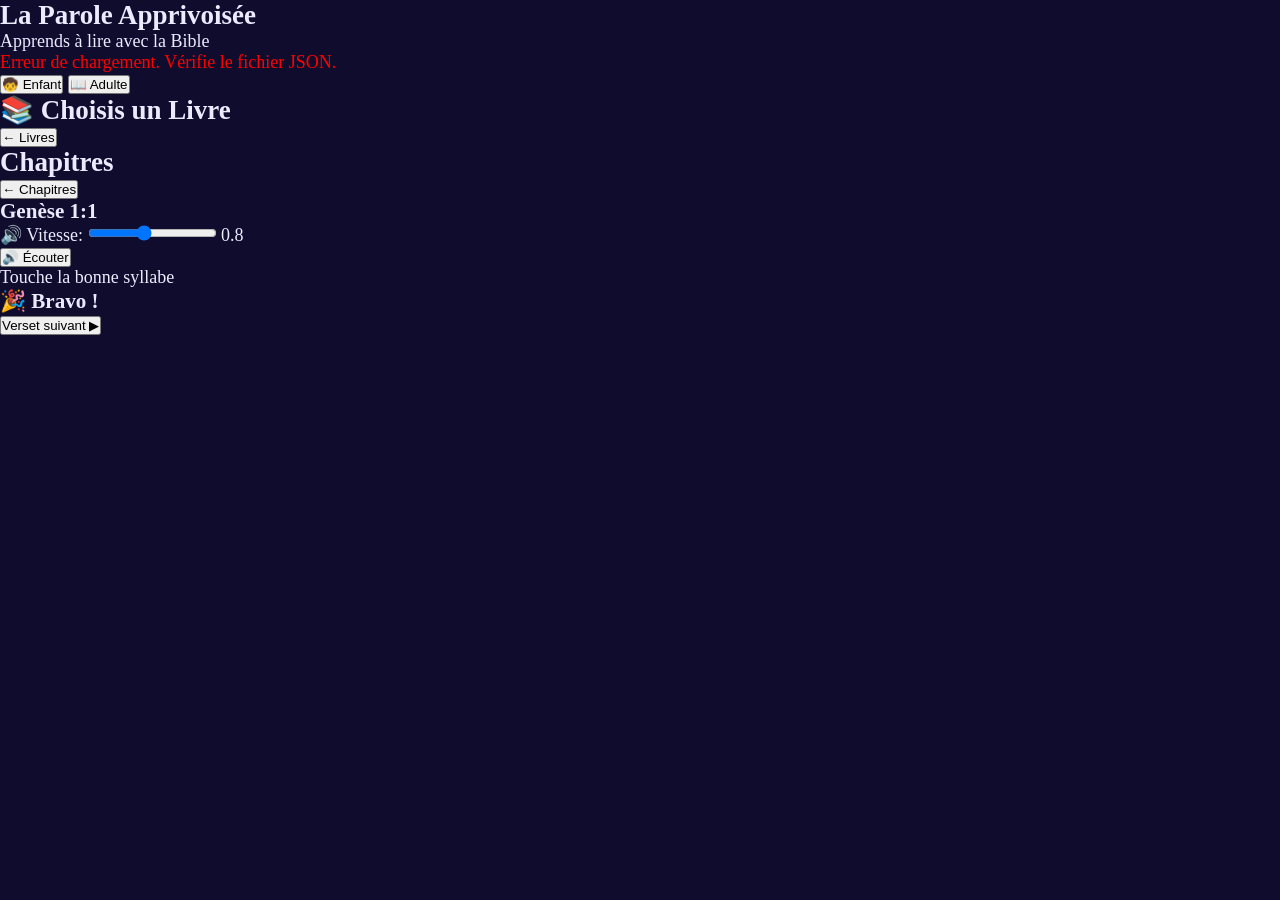
==== commit 25057d34: "Update fmt.Println message from 'Hello' to 'Goodbye'" ====
--- a/index.html
+++ b/index.html
@@ -1,1973 +1,76 @@
 <!DOCTYPE html>
 <html lang="fr">
 <head>
-<meta charset="UTF-8"/>
-<meta name="viewport" content="width=device-width, initial-scale=1.0, user-scalable=no"/>
-<title>La Parole Apprivoisée</title>
-<link rel="manifest" href="#" id="manifestLink"/>
-<meta name="theme-color" content="#534AB7"/>
-<meta name="mobile-web-app-capable" content="yes"/>
-<meta name="apple-mobile-web-app-capable" content="yes"/>
-<link href="https://fonts.googleapis.com/css2?family=Playfair+Display:wght@700&family=Lora:wght@400;600&display=swap" rel="stylesheet"/>
-<style>
-:root {
-  --violet: #534AB7;
-  --violet-dark: #3d3690;
-  --violet-light: #7a72d4;
-  --vert: #2ecc71;
-  --orange: #f39c12;
-  --rouge: #e74c3c;
-  --blanc: #ffffff;
-  --gris: #f4f3ff;
-  --texte: #1a1a2e;
-  --or: #FFD700;
-}
-
-* { box-sizing: border-box; margin: 0; padding: 0; -webkit-tap-highlight-color: transparent; }
-
-body {
-  font-family: 'Lora', serif;
-  background: var(--gris);
-  color: var(--texte);
-  min-height: 100vh;
-  overflow-x: hidden;
-}
-
-/* ===== ÉCRANS ===== */
-.screen {
-  display: none;
-  min-height: 100vh;
-  padding: 20px;
-  animation: fadeIn 0.3s ease;
-}
-.screen.active { display: flex; flex-direction: column; }
-
-@keyframes fadeIn { from { opacity: 0; transform: translateY(10px); } to { opacity: 1; transform: translateY(0); } }
-@keyframes bounce { 0%,100% { transform: translateY(0); } 50% { transform: translateY(-8px); } }
-@keyframes pulse { 0%,100% { transform: scale(1); } 50% { transform: scale(1.05); } }
-@keyframes glow { 0%,100% { box-shadow: 0 0 10px var(--or); } 50% { box-shadow: 0 0 30px var(--or); } }
-@keyframes starPop { 0% { transform: scale(0) rotate(0deg); opacity:0; } 60% { transform: scale(1.3) rotate(180deg); opacity:1; } 100% { transform: scale(1) rotate(360deg); opacity:1; } }
-
-/* ===== HEADER ===== */
-.app-header {
-  background: var(--violet);
-  color: var(--blanc);
-  padding: 16px 20px;
-  text-align: center;
-  position: sticky;
-  top: 0;
-  z-index: 100;
-  box-shadow: 0 2px 8px rgba(83,74,183,0.4);
-}
-.app-header h1 {
-  font-family: 'Playfair Display', serif;
-  font-size: 1.4rem;
-  letter-spacing: 0.5px;
-}
-.app-header .subtitle { font-size: 0.75rem; opacity: 0.85; margin-top: 2px; }
-
-/* ===== BOUTONS ===== */
-.btn {
-  display: flex;
-  align-items: center;
-  justify-content: center;
-  gap: 12px;
-  padding: 18px 24px;
-  border: none;
-  border-radius: 16px;
-  font-family: 'Lora', serif;
-  font-size: 1.1rem;
-  font-weight: 600;
-  cursor: pointer;
-  transition: all 0.2s;
-  width: 100%;
-  margin: 8px 0;
-  -webkit-user-select: none;
-}
-.btn:active { transform: scale(0.96); }
-.btn-primary { background: var(--violet); color: var(--blanc); box-shadow: 0 4px 15px rgba(83,74,183,0.35); }
-.btn-primary:active { background: var(--violet-dark); }
-.btn-secondary { background: var(--blanc); color: var(--violet); border: 2px solid var(--violet); }
-.btn-vert { background: var(--vert); color: var(--blanc); box-shadow: 0 4px 15px rgba(46,204,113,0.35); }
-.btn-orange { background: var(--orange); color: var(--blanc); box-shadow: 0 4px 15px rgba(243,156,18,0.35); }
-.btn-icon { font-size: 1.6rem; min-width: 44px; }
-.btn-sm { padding: 12px 18px; font-size: 0.95rem; border-radius: 12px; }
-.btn-rond {
-  width: 64px; height: 64px; border-radius: 50%; border: none;
-  font-size: 1.8rem; cursor: pointer; transition: all 0.2s;
-  display: flex; align-items: center; justify-content: center;
-  box-shadow: 0 4px 12px rgba(0,0,0,0.2);
-}
-.btn-rond:active { transform: scale(0.9); }
-
-/* ===== ÉCRAN ACCUEIL ===== */
-#screen-accueil {
-  align-items: center;
-  justify-content: center;
-  background: linear-gradient(160deg, var(--violet) 0%, var(--violet-dark) 60%, #2d2850 100%);
-  color: var(--blanc);
-  text-align: center;
-  padding: 40px 30px;
-  gap: 30px;
-}
-.logo-container { animation: pulse 3s infinite; }
-.logo-svg { width: 120px; height: 120px; filter: drop-shadow(0 8px 20px rgba(0,0,0,0.4)); }
-.app-title {
-  font-family: 'Playfair Display', serif;
-  font-size: 2rem;
-  line-height: 1.2;
-  text-shadow: 0 2px 10px rgba(0,0,0,0.3);
-}
-.app-tagline { font-size: 1rem; opacity: 0.9; line-height: 1.5; }
-.mode-grid { display: grid; grid-template-columns: 1fr 1fr; gap: 16px; width: 100%; max-width: 380px; }
-.mode-card {
-  background: rgba(255,255,255,0.15);
-  border: 2px solid rgba(255,255,255,0.3);
-  border-radius: 20px;
-  padding: 24px 16px;
-  cursor: pointer;
-  transition: all 0.2s;
-  text-align: center;
-  backdrop-filter: blur(4px);
-}
-.mode-card:active { transform: scale(0.95); background: rgba(255,255,255,0.25); }
-.mode-card .mode-icon { font-size: 3rem; margin-bottom: 8px; }
-.mode-card .mode-label { font-size: 1rem; font-weight: 600; }
-.mode-card .mode-desc { font-size: 0.75rem; opacity: 0.8; margin-top: 4px; }
-
-/* ===== MODE ENFANT ===== */
-body.mode-enfant .btn { font-size: 1.25rem; padding: 22px 28px; border-radius: 20px; }
-body.mode-enfant .btn-icon { font-size: 2rem; }
-body.mode-enfant .app-header h1 { font-size: 1.6rem; }
-body.mode-enfant .word-badge { font-size: 1.6rem; padding: 14px 20px; }
-body.mode-enfant .quiz-option { font-size: 1.4rem; padding: 22px; }
-body.mode-enfant .verse-word { font-size: 1.5rem; }
-body.mode-enfant .syllabe-btn { font-size: 1.4rem; padding: 18px 24px; }
-
-/* ===== SÉLECTION LIVRE/CHAPITRE ===== */
-.section-titre {
-  font-family: 'Playfair Display', serif;
-  font-size: 1.3rem;
-  color: var(--violet);
-  margin: 20px 0 12px;
-  padding-bottom: 8px;
-  border-bottom: 2px solid var(--violet-light);
-}
-.livre-grid {
-  display: grid;
-  grid-template-columns: repeat(auto-fill, minmax(90px, 1fr));
-  gap: 8px;
-  margin-bottom: 20px;
-}
-.livre-btn {
-  background: var(--blanc);
-  border: 2px solid var(--violet-light);
-  border-radius: 10px;
-  padding: 10px 6px;
-  text-align: center;
-  cursor: pointer;
-  transition: all 0.15s;
-  font-family: 'Lora', serif;
-  font-size: 0.75rem;
-  font-weight: 600;
-  color: var(--violet);
-  line-height: 1.3;
-}
-.livre-btn:active, .livre-btn.selected {
-  background: var(--violet);
-  color: var(--blanc);
-  border-color: var(--violet);
-}
-.livre-btn.completed { border-color: var(--vert); color: var(--vert); }
-.livre-btn.completed.selected { background: var(--vert); color: var(--blanc); }
-.chap-grid {
-  display: grid;
-  grid-template-columns: repeat(auto-fill, minmax(60px, 1fr));
-  gap: 8px;
-  margin-bottom: 20px;
-}
-.chap-btn {
-  background: var(--blanc);
-  border: 2px solid var(--violet-light);
-  border-radius: 10px;
-  padding: 14px 8px;
-  text-align: center;
-  cursor: pointer;
-  font-family: 'Lora', serif;
-  font-size: 1rem;
-  font-weight: 600;
-  color: var(--violet);
-  transition: all 0.15s;
-}
-.chap-btn:active, .chap-btn.selected {
-  background: var(--violet);
-  color: var(--blanc);
-  border-color: var(--violet);
-}
-.chap-btn.completed { border-color: var(--vert); color: var(--vert); }
-
-/* ===== CHARGEMENT ===== */
-.loading-box {
-  background: var(--blanc);
-  border-radius: 20px;
-  padding: 30px;
-  text-align: center;
-  box-shadow: 0 4px 20px rgba(83,74,183,0.15);
-  margin: 20px 0;
-}
-.loading-spinner {
-  width: 50px; height: 50px;
-  border: 4px solid var(--violet-light);
-  border-top-color: var(--violet);
-  border-radius: 50%;
-  animation: spin 0.8s linear infinite;
-  margin: 0 auto 16px;
-}
-@keyframes spin { to { transform: rotate(360deg); } }
-.progress-bar-outer {
-  background: #e0deff;
-  border-radius: 10px;
-  height: 12px;
-  overflow: hidden;
-  margin-top: 12px;
-}
-.progress-bar-inner {
-  background: var(--violet);
-  height: 100%;
-  border-radius: 10px;
-  transition: width 0.3s;
-}
-
-/* ===== LECTURE ===== */
-.verset-header {
-  display: flex;
-  align-items: center;
-  justify-content: space-between;
-  background: var(--violet);
-  color: var(--blanc);
-  border-radius: 14px;
-  padding: 14px 18px;
-  margin-bottom: 16px;
-}
-.verset-ref { font-size: 0.9rem; opacity: 0.9; }
-.verset-nav { display: flex; gap: 10px; }
-
-.verset-texte {
-  background: var(--blanc);
-  border-radius: 16px;
-  padding: 20px;
-  line-height: 2.2;
-  box-shadow: 0 2px 12px rgba(83,74,183,0.1);
-  margin-bottom: 16px;
-  min-height: 120px;
-}
-.verse-word {
-  display: inline-block;
-  font-family: 'Lora', serif;
-  font-size: 1.2rem;
-  cursor: pointer;
-  padding: 4px 6px;
-  border-radius: 6px;
-  margin: 2px;
-  transition: all 0.2s;
-  line-height: 1.6;
-}
-.verse-word:hover { background: #e8e6ff; }
-.verse-word.lecture-active {
-  background: var(--violet);
-  color: var(--blanc);
-  transform: scale(1.12);
-  box-shadow: 0 3px 10px rgba(83,74,183,0.5);
-}
-.verse-word.syllabe-active {
-  background: var(--orange);
-  color: var(--blanc);
-  transform: scale(1.08);
-}
-.verse-word.appris {
-  color: var(--vert);
-  font-weight: 600;
-}
-
-/* Syllabe mise en valeur */
-.syl-span {
-  display: inline;
-  transition: all 0.15s;
-}
-.syl-span.syl-lit {
-  background: var(--orange);
-  color: var(--blanc);
-  border-radius: 4px;
-  padding: 0 2px;
-}
-
-.controles-lecture {
-  display: flex;
-  gap: 10px;
-  margin-bottom: 16px;
-  flex-wrap: wrap;
-}
-.vitesse-box {
-  background: var(--blanc);
-  border-radius: 12px;
-  padding: 12px 16px;
-  display: flex;
-  align-items: center;
-  gap: 12px;
-  box-shadow: 0 2px 8px rgba(83,74,183,0.1);
-  margin-bottom: 12px;
-}
-.vitesse-label { font-size: 0.85rem; color: var(--violet); font-weight: 600; }
-.vitesse-slider {
-  -webkit-appearance: none;
-  width: 140px;
-  height: 8px;
-  border-radius: 4px;
-  background: #ddd;
-  outline: none;
-}
-.vitesse-slider::-webkit-slider-thumb {
-  -webkit-appearance: none;
-  width: 24px; height: 24px;
-  border-radius: 50%;
-  background: var(--violet);
-  cursor: pointer;
-}
-
-/* ===== ÉTAPES PÉDAGOGIQUES ===== */
-.etape-badge {
-  background: var(--violet);
-  color: var(--blanc);
-  border-radius: 12px;
-  padding: 8px 16px;
-  font-size: 0.9rem;
-  font-weight: 600;
-  text-align: center;
-  margin-bottom: 12px;
-}
-.etape-instructions {
-  background: #fffbf0;
-  border-left: 4px solid var(--orange);
-  border-radius: 0 12px 12px 0;
-  padding: 14px 16px;
-  font-size: 0.95rem;
-  line-height: 1.6;
-  margin-bottom: 16px;
-}
-
-/* ===== QUIZ ===== */
-.quiz-question {
-  background: var(--violet);
-  color: var(--blanc);
-  border-radius: 16px;
-  padding: 20px;
-  text-align: center;
-  margin-bottom: 20px;
-  font-size: 1.2rem;
-  font-weight: 600;
-}
-.quiz-mot-cible {
-  font-size: 2rem;
-  font-family: 'Playfair Display', serif;
-  margin: 8px 0;
-  letter-spacing: 2px;
-}
-.quiz-options {
-  display: flex;
-  flex-direction: column;
-  gap: 14px;
-  margin-bottom: 16px;
-}
-.quiz-option {
-  background: var(--blanc);
-  border: 3px solid var(--violet-light);
-  border-radius: 16px;
-  padding: 18px 20px;
-  font-family: 'Lora', serif;
-  font-size: 1.2rem;
-  font-weight: 600;
-  cursor: pointer;
-  transition: all 0.2s;
-  text-align: center;
-  letter-spacing: 1px;
-  display: flex;
-  align-items: center;
-  justify-content: center;
-  gap: 10px;
-}
-.quiz-option:active { transform: scale(0.97); }
-.quiz-option.correct {
-  background: var(--vert);
-  color: var(--blanc);
-  border-color: var(--vert);
-  animation: pulse 0.4s;
-}
-.quiz-option.incorrect {
-  background: #ffe0e0;
-  border-color: var(--rouge);
-  color: var(--rouge);
-}
-.quiz-option.disabled { pointer-events: none; opacity: 0.6; }
-.quiz-option.bounce { animation: bounce 0.6s; }
-
-/* Syllabe quiz */
-.syllabe-grid {
-  display: grid;
-  grid-template-columns: repeat(3, 1fr);
-  gap: 12px;
-  margin: 16px 0;
-}
-.syllabe-btn {
-  background: var(--blanc);
-  border: 3px solid var(--violet-light);
-  border-radius: 14px;
-  padding: 16px 10px;
-  font-family: 'Lora', serif;
-  font-size: 1.2rem;
-  font-weight: 600;
-  cursor: pointer;
-  text-align: center;
-  color: var(--violet);
-  transition: all 0.2s;
-}
-.syllabe-btn:active { transform: scale(0.95); }
-.syllabe-btn.correct { background: var(--vert); color: var(--blanc); border-color: var(--vert); }
-.syllabe-btn.incorrect { background: #ffe0e0; color: var(--rouge); border-color: var(--rouge); }
-
-/* ===== RÉCOMPENSES ===== */
-.recompense-box {
-  background: linear-gradient(135deg, var(--violet), var(--violet-dark));
-  color: var(--blanc);
-  border-radius: 20px;
-  padding: 30px 20px;
-  text-align: center;
-  margin: 20px 0;
-  box-shadow: 0 6px 25px rgba(83,74,183,0.4);
-}
-.etoiles-container { display: flex; justify-content: center; gap: 12px; margin: 16px 0; }
-.etoile {
-  font-size: 2.5rem;
-  display: inline-block;
-  animation: starPop 0.5s ease-out forwards;
-  opacity: 0;
-}
-.etoile:nth-child(1) { animation-delay: 0.1s; }
-.etoile:nth-child(2) { animation-delay: 0.3s; }
-.etoile:nth-child(3) { animation-delay: 0.5s; }
-
-/* ===== DÉFINITION ===== */
-.def-popup {
-  position: fixed;
-  bottom: -100%;
-  left: 0; right: 0;
-  background: var(--blanc);
-  border-radius: 24px 24px 0 0;
-  padding: 24px 24px 40px;
-  box-shadow: 0 -8px 30px rgba(0,0,0,0.2);
-  transition: bottom 0.3s ease;
-  z-index: 200;
-  max-height: 40vh;
-}
-.def-popup.visible { bottom: 0; }
-.def-titre {
-  font-family: 'Playfair Display', serif;
-  font-size: 1.6rem;
-  color: var(--violet);
-  margin-bottom: 8px;
-}
-.def-texte { font-size: 1.05rem; line-height: 1.6; color: var(--texte); }
-.def-close {
-  position: absolute;
-  top: 16px; right: 16px;
-  font-size: 1.5rem;
-  cursor: pointer;
-  color: var(--violet);
-  background: none;
-  border: none;
-}
-
-/* ===== PASTEUR / SUIVI ===== */
-.suivi-card {
-  background: var(--blanc);
-  border-radius: 16px;
-  padding: 18px;
-  margin-bottom: 12px;
-  box-shadow: 0 2px 10px rgba(83,74,183,0.1);
-}
-.suivi-nom { font-family: 'Playfair Display', serif; font-size: 1.2rem; color: var(--violet); }
-.suivi-stats { font-size: 0.9rem; color: #666; margin-top: 4px; }
-.suivi-barre {
-  height: 8px;
-  background: #e0deff;
-  border-radius: 4px;
-  overflow: hidden;
-  margin-top: 8px;
-}
-.suivi-barre-fill { height: 100%; background: var(--violet); border-radius: 4px; }
-
-/* ===== AUDIO INDICATOR ===== */
-.audio-indicator {
-  position: fixed;
-  top: 70px; right: 16px;
-  background: var(--orange);
-  color: var(--blanc);
-  border-radius: 50px;
-  padding: 6px 12px;
-  font-size: 0.8rem;
-  display: none;
-  align-items: center;
-  gap: 6px;
-  z-index: 150;
-  box-shadow: 0 3px 10px rgba(243,156,18,0.4);
-}
-.audio-indicator.visible { display: flex; }
-.audio-dot {
-  width: 8px; height: 8px;
-  background: var(--blanc);
-  border-radius: 50%;
-  animation: pulse 0.8s infinite;
-}
-
-/* ===== BOTTOM NAV ===== */
-.bottom-nav {
-  position: fixed;
-  bottom: 0; left: 0; right: 0;
-  background: var(--blanc);
-  border-top: 1px solid #e0deff;
-  display: flex;
-  padding: 8px 0 env(safe-area-inset-bottom, 8px);
-  box-shadow: 0 -2px 10px rgba(0,0,0,0.08);
-  z-index: 100;
-}
-.nav-btn {
-  flex: 1;
-  display: flex;
-  flex-direction: column;
-  align-items: center;
-  gap: 3px;
-  padding: 8px;
-  border: none;
-  background: none;
-  cursor: pointer;
-  color: #999;
-  font-family: 'Lora', serif;
-  font-size: 0.7rem;
-  transition: color 0.2s;
-}
-.nav-btn .nav-icon { font-size: 1.5rem; }
-.nav-btn.active { color: var(--violet); }
-
-/* ===== OVERLAY ===== */
-.overlay {
-  position: fixed;
-  inset: 0;
-  background: rgba(0,0,0,0.5);
-  z-index: 190;
-  display: none;
-}
-.overlay.visible { display: block; }
-
-/* ===== SCROLL + PADDING ===== */
-.screen-content {
-  flex: 1;
-  overflow-y: auto;
-  padding-bottom: 80px;
-}
-.pb80 { padding-bottom: 80px; }
-
-/* ===== WORD BADGE (définitions) ===== */
-.word-badge {
-  display: inline-flex;
-  align-items: center;
-  gap: 6px;
-  background: var(--blanc);
-  border: 2px solid var(--violet-light);
-  border-radius: 50px;
-  padding: 8px 14px;
-  font-family: 'Lora', serif;
-  font-size: 1.1rem;
-  font-weight: 600;
-  color: var(--violet);
-  margin: 4px;
-  cursor: pointer;
-  transition: all 0.2s;
-}
-.word-badge:active { background: var(--violet); color: var(--blanc); }
-
-/* ===== RESPONSIVE ===== */
-@media (min-width: 480px) {
-  .quiz-options { flex-direction: row; flex-wrap: wrap; }
-  .quiz-option { flex: 1 1 45%; }
-}
-
-</style>
+    <meta charset="UTF-8">
+    <meta name="viewport" content="width=device-width, initial-scale=1.0">
+    <title>La Parole Apprivoisée</title>
+    <link rel="stylesheet" href="style.css">
+    <link rel="manifest" href="manifest.json">
 </head>
 <body>
 
-<!-- AUDIO INDICATOR -->
-<div class="audio-indicator" id="audioIndicator">
-  <div class="audio-dot"></div>
-  <span id="audioText">Lecture...</span>
-</div>
+    <section id="scr-accueil" class="active">
+        <h1>La Parole Apprivoisée</h1>
+        <p>Apprends à lire avec la Bible</p>
+        <div id="loading-zone">
+            <div class="spinner"></div>
+            <p>Chargement de la Bible...</p>
+        </div>
+        <div id="mode-zone" class="hidden">
+            <button onclick="choisirMode('enfant')">🧒 Enfant</button>
+            <button onclick="choisirMode('adulte')">📖 Adulte</button>
+        </div>
+    </section>
 
-<!-- DÉFINITION POPUP -->
-<div class="overlay" id="defOverlay" onclick="fermerDef()"></div>
-<div class="def-popup" id="defPopup">
-  <button class="def-close" onclick="fermerDef()">✕</button>
-  <div class="def-titre" id="defTitre">Mot</div>
-  <div class="def-texte" id="defTexte">Définition</div>
-</div>
+    <section id="scr-livres" class="hidden">
+        <h2>📚 Choisis un Livre</h2>
+        <div id="liste-livres" class="grid-container"></div>
+    </section>
 
-<!-- ════════════════════════════════════════════
-     ÉCRAN ACCUEIL
-════════════════════════════════════════════ -->
-<div class="screen active" id="screen-accueil">
-  <div class="logo-container">
-    <svg class="logo-svg" viewBox="0 0 120 120" xmlns="http://www.w3.org/2000/svg">
-      <rect width="120" height="120" rx="28" fill="white" fill-opacity="0.15"/>
-      <line x1="60" y1="20" x2="60" y2="100" stroke="white" stroke-width="12" stroke-linecap="round"/>
-      <line x1="30" y1="48" x2="90" y2="48" stroke="white" stroke-width="12" stroke-linecap="round"/>
-    </svg>
-  </div>
-  <div class="app-title">La Parole<br/>Apprivoisée</div>
-  <div class="app-tagline">Apprends à lire avec la Bible<br/>Louis Segond 1910</div>
-  <div class="mode-grid">
-    <div class="mode-card" onclick="choisirMode('enfant')">
-      <div class="mode-icon">🧒</div>
-      <div class="mode-label">Enfant</div>
-      <div class="mode-desc">Grandes lettres, voix douce</div>
-    </div>
-    <div class="mode-card" onclick="choisirMode('adulte')">
-      <div class="mode-icon">📖</div>
-      <div class="mode-label">Adulte</div>
-      <div class="mode-desc">Sobre et spirituel</div>
-    </div>
-  </div>
-  <div style="font-size:0.75rem;opacity:0.7;text-align:center;margin-top:8px;">
-    Touche ton mode pour commencer
-  </div>
-  <div id="bible-status" style="
-    margin-top:16px;
-    background:rgba(255,255,255,0.12);
-    border-radius:50px;
-    padding:6px 14px;
-    font-size:0.72rem;
-    display:flex;align-items:center;gap:7px;
-    transition:opacity 0.4s;
-  ">
-    <span id="bible-status-dot" style="width:8px;height:8px;border-radius:50%;background:#aaa;display:inline-block;"></span>
-    <span id="bible-status-txt">Chargement de la Bible...</span>
-  </div>
-</div>
+    <section id="scr-chapitres" class="hidden">
+        <button class="btn-back" onclick="nav('scr-livres')">← Livres</button>
+        <h2 id="titre-chapitres">Chapitres</h2>
+        <div id="liste-chapitres" class="grid-container"></div>
+    </section>
 
-<!-- ════════════════════════════════════════════
-     ÉCRAN SÉLECTION LIVRE
-════════════════════════════════════════════ -->
-<div class="screen" id="screen-livres">
-  <div class="app-header">
-    <h1>📚 Choix du Livre</h1>
-    <div class="subtitle">Touche un livre de la Bible</div>
-  </div>
-  <div class="screen-content" style="padding:16px;">
-    <button class="btn btn-secondary btn-sm" style="width:auto;margin-bottom:16px;" onclick="allerAccueil()">
-      ← Accueil
-    </button>
-    <div class="section-titre">📜 Ancien Testament</div>
-    <div class="livre-grid" id="grid-ancien"></div>
-    <div class="section-titre">✝️ Nouveau Testament</div>
-    <div class="livre-grid" id="grid-nouveau"></div>
-  </div>
-</div>
+    <section id="scr-lecture" class="hidden">
+        <button class="btn-back" onclick="retourAuxChapitres()">← Chapitres</button>
+        
+        <div class="player-header">
+            <h3 id="reference-lecture">Genèse 1:1</h3>
+            <div class="tts-controls">
+                <label>🔊 Vitesse:</label>
+                <input type="range" id="speed" min="0.5" max="1.2" step="0.1" value="0.8">
+                <span id="speed-val">0.8</span>
+            </div>
+        </div>
 
-<!-- ════════════════════════════════════════════
-     ÉCRAN SÉLECTION CHAPITRE
-════════════════════════════════════════════ -->
-<div class="screen" id="screen-chapitres">
-  <div class="app-header">
-    <h1 id="header-livre">Chapitres</h1>
-    <div class="subtitle">Choisis un chapitre</div>
-  </div>
-  <div class="screen-content" style="padding:16px;">
-    <button class="btn btn-secondary btn-sm" style="width:auto;margin-bottom:16px;" onclick="afficherLivres()">
-      ← Livres
-    </button>
-    <div id="chapitres-loading" class="loading-box" style="display:none;">
-      <div class="loading-spinner"></div>
-      <div id="chapitres-loading-text">Chargement...</div>
-      <div class="progress-bar-outer"><div class="progress-bar-inner" id="chapitres-progress" style="width:0%"></div></div>
-    </div>
-    <div class="chap-grid" id="grid-chapitres"></div>
-  </div>
-</div>
+        <div id="exercice-zone">
+            <p id="texte-verset" class="verset-text"></p>
+            
+            <div id="step-1" class="step active">
+                <button class="btn-main" onclick="lireVerset()">🔊 Écouter</button>
+            </div>
 
-<!-- ════════════════════════════════════════════
-     ÉCRAN LECTURE
-════════════════════════════════════════════ -->
-<div class="screen" id="screen-lecture">
-  <div class="app-header">
-    <h1 id="header-lecture">Lecture</h1>
-    <div class="subtitle" id="header-lecture-sub">Écoute et suis</div>
-  </div>
-  <div class="screen-content" style="padding:16px;">
+            <div id="step-2" class="step hidden">
+                <p class="instruction">Touche la bonne syllabe</p>
+                <div id="mot-a-trou"></div>
+                <div id="syllabes-choix" class="syllabes-grid"></div>
+            </div>
 
-        <div class="vitesse-box">
-      <span class="vitesse-label">🔊 Vitesse</span>
-      <input type="range" class="vitesse-slider" id="vitesseSlider" min="0.5" max="1.5" step="0.1" value="0.85"
-             oninput="changerVitesse(this.value)"/>
-      <span id="vitesseVal" style="font-size:0.85rem;color:var(--violet);min-width:30px;">0.85</span>
-    </div>
+            <div id="step-3" class="step hidden">
+                <h3>🎉 Bravo !</h3>
+                <button class="btn-main" onclick="versetSuivant()">Verset suivant ▶</button>
+            </div>
+        </div>
+    </section>
 
-    <div class="verset-header">   <div>
-        <div class="verset-ref" id="verset-ref">Genèse 1:1</div>
-        <div style="font-size:0.75rem;opacity:0.8;" id="verset-progres">Verset 1/31</div>
-      </div>
-      <div class="verset-nav">
-        <button class="btn-rond" style="background:rgba(255,255,255,0.2);color:white;font-size:1.2rem;" onclick="versetPrecedent()">◀</button>
-        <button class="btn-rond" style="background:rgba(255,255,255,0.2);color:white;font-size:1.2rem;" onclick="versetSuivant()">▶</button>
-      </div>
-    </div>
-
-    <div class="verset-texte" id="verset-texte">
-      <!-- Les mots du verset apparaissent ici -->
-    </div>
-
-    <div class="etape-badge" id="etape-badge">Étape 1 — Écoute</div>
-    <div class="etape-instructions" id="etape-instructions">
-      Écoute attentivement le verset lu à voix haute.
-    </div>
-
-    <!-- Contrôles lecture -->
-    <div id="controles-ecoute" class="controles-lecture">
-      <button class="btn btn-primary" style="flex:1;" onclick="lireVersetComplet()">
-        <span class="btn-icon">🔊</span> Écouter
-      </button>
-      <button class="btn btn-secondary" style="flex:1;" onclick="lireMotAMot()">
-        <span class="btn-icon">👆</span> Mot par mot
-      </button>
-    </div>
-
-    <!-- Contrôles navigation étapes -->
-    <div id="controles-etapes" style="display:none;">
-      <button class="btn btn-vert" onclick="etapeSuivante()">
-        <span class="btn-icon">▶</span> Continuer
-      </button>
-    </div>
-
-    <!-- Quiz syllabe -->
-    <div id="quiz-syllabe-zone" style="display:none;">
-      <div class="quiz-question">
-        🔤 Touche la bonne syllabe
-        <div class="quiz-mot-cible" id="syllabe-mot-cible">—</div>
-      </div>
-      <div class="syllabe-grid" id="syllabe-options"></div>
-      <button class="btn btn-secondary btn-sm" style="margin-top:8px;" onclick="ecouter_mot_quiz()">
-        🔊 Réécouter ce mot
-      </button>
-    </div>
-
-    <!-- Quiz reconnaissance -->
-    <div id="quiz-reco-zone" style="display:none;">
-      <div class="quiz-question">
-        👂 Quel mot as-tu entendu ?
-        <div style="font-size:0.85rem;margin-top:6px;opacity:0.9;">Touche le bon mot</div>
-      </div>
-      <button class="btn btn-orange btn-sm" style="margin-bottom:12px;" onclick="rejouerQuizReco()">
-        🔊 Réécouter
-      </button>
-      <div class="quiz-options" id="reco-options"></div>
-    </div>
-
-    <!-- Récompense verset -->
-    <div id="recompense-zone" style="display:none;">
-      <div class="recompense-box">
-        <div style="font-size:1.6rem;font-weight:700;margin-bottom:8px;">🎉 Bravo !</div>
-        <div class="etoiles-container" id="etoiles-box"></div>
-        <div style="font-size:1rem;margin-top:10px;" id="recompense-msg">Tu as terminé ce verset !</div>
-      </div>
-      <button class="btn btn-primary" onclick="versetSuivant()">
-        <span class="btn-icon">▶</span> Verset suivant
-      </button>
-      <button class="btn btn-secondary" onclick="afficherChapitres()">
-        <span class="btn-icon">📋</span> Choisir autre chapitre
-      </button>
-    </div>
-
-  </div>
-
-  <!-- Bottom Nav -->
-  <nav class="bottom-nav">
-    <button class="nav-btn active" onclick="afficherLivres()">
-      <span class="nav-icon">📚</span>Bible
-    </button>
-    <button class="nav-btn" onclick="lireVersetComplet()">
-      <span class="nav-icon">🔊</span>Écouter
-    </button>
-    <button class="nav-btn" onclick="afficherPasteur()">
-      <span class="nav-icon">✝️</span>Pasteur
-    </button>
-  </nav>
-</div>
-
-<!-- ════════════════════════════════════════════
-     ÉCRAN PASTEUR
-════════════════════════════════════════════ -->
-<div class="screen" id="screen-pasteur">
-  <div class="app-header">
-    <h1>✝️ Suivi Pasteur</h1>
-    <div class="subtitle">Tableau de progression</div>
-  </div>
-  <div class="screen-content" style="padding:16px;">
-    <button class="btn btn-secondary btn-sm" style="width:auto;margin-bottom:16px;" onclick="retourLecture()">
-      ← Retour
-    </button>
-    <div id="suivi-eleves"></div>
-    <div style="margin-top:16px;">
-      <div class="section-titre">Ajouter un élève</div>
-      <div style="display:flex;gap:10px;margin-bottom:10px;">
-        <input type="text" id="nouvelEleve" placeholder="Prénom de l'élève"
-          style="flex:1;padding:14px;border:2px solid var(--violet-light);border-radius:12px;font-family:'Lora',serif;font-size:1rem;"/>
-        <button class="btn btn-primary" style="width:auto;padding:14px 20px;margin:0;" onclick="ajouterEleve()">
-          ➕
-        </button>
-      </div>
-      <button class="btn btn-orange btn-sm" onclick="exporterSuivi()">
-        📤 Exporter en texte
-      </button>
-    </div>
-  </div>
-</div>
-
-<script>
-// ═══════════════════════════════════════════════════════════
-//  LA PAROLE APPRIVOISÉE — Phase 1 complète
-//  Version 2.0 — Correction complète
-// ═══════════════════════════════════════════════════════════
-
-// ─── CONSTANTES ─────────────────────────────────────────
-// Fichier Bible complet servi statiquement (même dossier que index.html)
-const BIBLE_JSON_URL = './segond_1910.json';
-// Fallback API getbible (chapitre par chapitre, URL correcte v2)
-const API_BASE = 'https://api.getbible.net/v2/lsg/'; // /lsg/{bookNum}/{chapNum}.json
-const CACHE_PREFIX = 'lpa_bible_';
-const VITESSE_DEFAULT = 0.85;
-const DELAI_REPETITION = 6000; // ms avant répétition audio
-
-// ─── BIBLE EN MÉMOIRE ────────────────────────────────────
-// Après chargement : bibleData[bookNum][chapNum][verseNum] = "texte"
-let bibleData = null;
-let bibleChargee = false;
-let bibleChargementEnCours = false;
-let bibleChargementCallbacks = [];
-
-async function chargerBibleComplete() {
-  if (bibleChargee) return true;
-  if (bibleChargementEnCours) {
-    return new Promise(resolve => bibleChargementCallbacks.push(resolve));
-  }
-  bibleChargementEnCours = true;
-
-  // Calculer l'URL absolue réelle tentée (utile pour debug)
-  const urlAbsolue = new URL(BIBLE_JSON_URL, location.href).href;
-  console.log('[Bible] Tentative fetch :', urlAbsolue);
-  majStatut('⏳', 'Chargement Bible...', '#aaa');
-
-  try {
-    const resp = await fetch(BIBLE_JSON_URL);
-    if (!resp.ok) throw new Error('HTTP ' + resp.status + ' — ' + urlAbsolue);
-    majStatut('⏳', 'Lecture des versets...', '#f39c12');
-    const data = await resp.json();
-    if (!data.verses || !Array.isArray(data.verses)) throw new Error('Format JSON inattendu');
-
-    bibleData = {};
-    for (const v of data.verses) {
-      const b = v.book, c = v.chapter, n = v.verse;
-      if (!bibleData[b]) bibleData[b] = {};
-      if (!bibleData[b][c]) bibleData[b][c] = {};
-      bibleData[b][c][n] = nettoyerTexte(v.text || '');
-    }
-    console.log('[Bible] OK — ' + data.verses.length + ' versets indexés');
-    bibleChargee = true;
-    bibleChargementEnCours = false;
-    bibleChargementCallbacks.forEach(cb => cb(true));
-    bibleChargementCallbacks = [];
-    return true;
-  } catch(e) {
-    console.warn('[Bible] ERREUR :', e.message);
-    majStatut('⚠️', 'Mode internet (Bible locale absente)', '#f39c12');
-    bibleData = {};
-    bibleChargee = true;
-    bibleChargementEnCours = false;
-    bibleChargementCallbacks.forEach(cb => cb(false));
-    bibleChargementCallbacks = [];
-    return false;
-  }
-}
-
-function majStatut(dot, texte, couleur) {
-  const d = document.getElementById('bible-status-dot');
-  const t = document.getElementById('bible-status-txt');
-  if (d) d.style.background = couleur;
-  if (t) t.textContent = texte;
-}
-
-// Overlay de chargement — petit bandeau discret, ne bloque pas l'UI
-function afficherOverlayChargement() { /* non utilisé — chargement en arrière-plan silencieux */ }
-function cacherOverlayChargement() { /* non utilisé */ }
-
-// ─── LIVRES DE LA BIBLE ──────────────────────────────────
-const LIVRES = [
-  // Ancien Testament
-  {n:1,nom:"Genèse",abr:"Gn",chap:50},{n:2,nom:"Exode",abr:"Ex",chap:40},
-  {n:3,nom:"Lévitique",abr:"Lv",chap:27},{n:4,nom:"Nombres",abr:"Nb",chap:36},
-  {n:5,nom:"Deutéronome",abr:"Dt",chap:34},{n:6,nom:"Josué",abr:"Jos",chap:24},
-  {n:7,nom:"Juges",abr:"Jg",chap:21},{n:8,nom:"Ruth",abr:"Rt",chap:4},
-  {n:9,nom:"1 Samuel",abr:"1S",chap:31},{n:10,nom:"2 Samuel",abr:"2S",chap:24},
-  {n:11,nom:"1 Rois",abr:"1R",chap:22},{n:12,nom:"2 Rois",abr:"2R",chap:25},
-  {n:13,nom:"1 Chroniques",abr:"1Ch",chap:29},{n:14,nom:"2 Chroniques",abr:"2Ch",chap:36},
-  {n:15,nom:"Esdras",abr:"Esd",chap:10},{n:16,nom:"Néhémie",abr:"Né",chap:13},
-  {n:17,nom:"Esther",abr:"Est",chap:10},{n:18,nom:"Job",abr:"Jb",chap:42},
-  {n:19,nom:"Psaumes",abr:"Ps",chap:150},{n:20,nom:"Proverbes",abr:"Pr",chap:31},
-  {n:21,nom:"Ecclésiaste",abr:"Ec",chap:12},{n:22,nom:"Cantique",abr:"Ct",chap:8},
-  {n:23,nom:"Ésaïe",abr:"És",chap:66},{n:24,nom:"Jérémie",abr:"Jr",chap:52},
-  {n:25,nom:"Lamentations",abr:"Lm",chap:5},{n:26,nom:"Ézéchiel",abr:"Éz",chap:48},
-  {n:27,nom:"Daniel",abr:"Dn",chap:12},{n:28,nom:"Osée",abr:"Os",chap:14},
-  {n:29,nom:"Joël",abr:"Jl",chap:3},{n:30,nom:"Amos",abr:"Am",chap:9},
-  {n:31,nom:"Abdias",abr:"Ab",chap:1},{n:32,nom:"Jonas",abr:"Jon",chap:4},
-  {n:33,nom:"Michée",abr:"Mi",chap:7},{n:34,nom:"Nahoum",abr:"Na",chap:3},
-  {n:35,nom:"Habacuc",abr:"Ha",chap:3},{n:36,nom:"Sophonie",abr:"So",chap:3},
-  {n:37,nom:"Aggée",abr:"Ag",chap:2},{n:38,nom:"Zacharie",abr:"Za",chap:14},
-  {n:39,nom:"Malachie",abr:"Ml",chap:4},
-  // Nouveau Testament
-  {n:40,nom:"Matthieu",abr:"Mt",chap:28},{n:41,nom:"Marc",abr:"Mc",chap:16},
-  {n:42,nom:"Luc",abr:"Lc",chap:24},{n:43,nom:"Jean",abr:"Jn",chap:21},
-  {n:44,nom:"Actes",abr:"Ac",chap:28},{n:45,nom:"Romains",abr:"Rm",chap:16},
-  {n:46,nom:"1 Corinthiens",abr:"1Co",chap:16},{n:47,nom:"2 Corinthiens",abr:"2Co",chap:13},
-  {n:48,nom:"Galates",abr:"Ga",chap:6},{n:49,nom:"Éphésiens",abr:"Ép",chap:6},
-  {n:50,nom:"Philippiens",abr:"Ph",chap:4},{n:51,nom:"Colossiens",abr:"Col",chap:4},
-  {n:52,nom:"1 Thessaloniciens",abr:"1Th",chap:5},{n:53,nom:"2 Thessaloniciens",abr:"2Th",chap:3},
-  {n:54,nom:"1 Timothée",abr:"1Tm",chap:6},{n:55,nom:"2 Timothée",abr:"2Tm",chap:4},
-  {n:56,nom:"Tite",abr:"Ti",chap:3},{n:57,nom:"Philémon",abr:"Phm",chap:1},
-  {n:58,nom:"Hébreux",abr:"Hé",chap:13},{n:59,nom:"Jacques",abr:"Jc",chap:5},
-  {n:60,nom:"1 Pierre",abr:"1P",chap:5},{n:61,nom:"2 Pierre",abr:"2P",chap:3},
-  {n:62,nom:"1 Jean",abr:"1Jn",chap:5},{n:63,nom:"2 Jean",abr:"2Jn",chap:1},
-  {n:64,nom:"3 Jean",abr:"3Jn",chap:1},{n:65,nom:"Jude",abr:"Jude",chap:1},
-  {n:66,nom:"Apocalypse",abr:"Ap",chap:22}
-];
-
-// ─── DÉFINITIONS BIBLIQUES ────────────────────────────────
-const DEFINITIONS = {
-  "éternel": "C'est le nom de Dieu — Celui qui a toujours existé, qui existera toujours.",
-  "seigneur": "C'est Dieu lui-même, le maître de tout ce qui existe.",
-  "dieu": "Le Créateur du ciel et de la terre, Celui qui nous a faits.",
-  "grâce": "L'amour gratuit de Dieu pour nous, sans que nous le méritions.",
-  "foi": "Croire en Dieu et faire confiance à ses promesses.",
-  "salut": "Être sauvé du péché par Jésus-Christ pour vivre avec Dieu.",
-  "péché": "Ce qui est mal devant Dieu — désobéir à ses commandements.",
-  "prophète": "Une personne choisie par Dieu pour transmettre ses messages au peuple.",
-  "alliance": "Un accord solennel entre Dieu et son peuple, comme une promesse sacrée.",
-  "sacrificateur": "Un homme choisi pour offrir des sacrifices à Dieu au temple.",
-  "temple": "La maison de Dieu, un lieu saint où le peuple venait l'adorer.",
-  "tabernacle": "La tente sainte que Dieu a demandé à Moïse de construire pour le culte.",
-  "sabbat": "Le septième jour de la semaine, un jour de repos consacré à Dieu.",
-  "baptême": "Entrer dans l'eau pour montrer qu'on commence une nouvelle vie avec Jésus.",
-  "résurrection": "Revenir à la vie après la mort — Jésus est ressuscité le troisième jour.",
-  "évangile": "La bonne nouvelle que Jésus est venu sauver les hommes.",
-  "apôtre": "Un des douze disciples choisis par Jésus pour témoigner de lui.",
-  "disciple": "Une personne qui suit Jésus et apprend de lui.",
-  "esprit": "L'Esprit de Dieu, aussi appelé Esprit Saint, qui habite dans les croyants.",
-  "saint": "Séparé pour Dieu, pur et consacré à lui.",
-  "prière": "Parler avec Dieu, lui dire nos pensées, nos demandes, nos louanges.",
-  "louange": "Célébrer Dieu et le remercier pour tout ce qu'il est.",
-  "amen": "Un mot hébreu qui veut dire : c'est vrai, qu'il en soit ainsi.",
-  "alléluia": "Cri de joie qui veut dire : louez Dieu !",
-  "messie": "Le Sauveur envoyé par Dieu — en grec on dit Christ.",
-  "christ": "Le Sauveur promis par Dieu — c'est Jésus de Nazareth.",
-  "jugement": "Le moment où Dieu examinera la vie de chaque personne.",
-  "enfer": "Le lieu de séparation définitive d'avec Dieu.",
-  "paradis": "Le lieu de bonheur où les croyants seront avec Dieu pour toujours.",
-  "anges": "Des messagers de Dieu, des êtres spirituels qui servent Dieu.",
-  "miséricorde": "La bonté de Dieu qui pardonne et aide ceux qui souffrent.",
-  "gloire": "La grandeur et la lumière de Dieu, sa beauté et sa puissance.",
-  "amen": "Oui, c'est vrai — on dit ce mot à la fin des prières pour confirmer.",
-  "bénédiction": "Une parole de Dieu qui apporte du bien, de la paix et de la joie.",
-  "malédiction": "Une parole qui éloigne de Dieu et apporte du malheur.",
-  "repentance": "Reconnaître ses péchés, en être triste et se tourner vers Dieu.",
-  "pardon": "Dieu efface nos fautes quand nous lui demandons pardon avec sincérité.",
-  "proverbe": "Une parole courte et sage qui enseigne comment bien vivre.",
-  "psaume": "Un chant ou une prière écrite pour louer Dieu.",
-  "berger": "Quelqu'un qui garde les moutons — Dieu est appelé notre berger car il nous garde."
-};
-
-// ─── ÉTAT GLOBAL ─────────────────────────────────────────
-let etat = {
-  mode: 'adulte',
-  livreActuel: null,
-  chapitreActuel: null,
-  versets: [],
-  versetIndex: 0,
-  etape: 1, // 1=écoute, 2=mot/mot, 3=quiz syllabe, 4=quiz reco, 5=récompense
-  vitesse: VITESSE_DEFAULT,
-  lectureEnCours: false,
-  motQuizIndex: 0,
-  syllabeQuizMot: '',
-  syllabeQuizBonne: '',
-  recoQuizMot: '',
-  timerRepetition: null,
-  motsRates: [],
-  eleves: JSON.parse(localStorage.getItem('lpa_eleves') || '[]'),
-  eleveActif: null,
-  progression: JSON.parse(localStorage.getItem('lpa_progression') || '{}'),
-};
-
-// ─── SPEECH SYNTHESIS ────────────────────────────────────
-let synthVoice = null;
-window.speechSynthesis.onvoiceschanged = () => {
-  const voices = window.speechSynthesis.getVoices();
-  synthVoice = voices.find(v => v.lang === 'fr-FR') ||
-               voices.find(v => v.lang.startsWith('fr')) ||
-               voices[0] || null;
-};
-// Appel initial pour déclencher le chargement
-setTimeout(() => {
-  const v = window.speechSynthesis.getVoices();
-  if (v.length) {
-    synthVoice = v.find(v => v.lang === 'fr-FR') || v.find(v => v.lang.startsWith('fr')) || v[0];
-  }
-}, 100);
-
-function dire(texte, rate, onEnd) {
-  if (!texte) return;
-  window.speechSynthesis.cancel();
-  clearTimeout(etat.timerRepetition);
-
-  const utter = new SpeechSynthesisUtterance(texte);
-  utter.lang = 'fr-FR';
-  utter.rate = rate || etat.vitesse;
-  if (synthVoice) utter.voice = synthVoice;
-
-  // Indicateur audio
-  const ind = document.getElementById('audioIndicator');
-  const txt = document.getElementById('audioText');
-  if (ind && txt) {
-    ind.classList.add('visible');
-    const court = texte.length > 40 ? texte.substring(0, 40) + '…' : texte;
-    txt.textContent = court;
-  }
-
-  utter.onend = () => {
-    if (ind) ind.classList.remove('visible');
-    if (onEnd) onEnd();
-  };
-  utter.onerror = () => {
-    if (ind) ind.classList.remove('visible');
-  };
-
-  window.speechSynthesis.speak(utter);
-}
-
-function direLent(texte, onEnd) {
-  dire(texte, etat.mode === 'enfant' ? 0.65 : 0.75, onEnd);
-}
-
-function programmerRepetition(texte) {
-  clearTimeout(etat.timerRepetition);
-  etat.timerRepetition = setTimeout(() => {
-    dire(texte, null, () => programmerRepetition(texte));
-  }, DELAI_REPETITION);
-}
-
-// ─── NAVIGATION ÉCRANS ───────────────────────────────────
-function afficherEcran(id) {
-  document.querySelectorAll('.screen').forEach(s => s.classList.remove('active'));
-  const sc = document.getElementById('screen-' + id);
-  if (sc) {
-    sc.classList.add('active');
-    sc.scrollTop = 0;
-  }
-}
-
-function allerAccueil() {
-  window.speechSynthesis.cancel();
-  clearTimeout(etat.timerRepetition);
-  afficherEcran('accueil');
-  setTimeout(() => {
-    dire("Bienvenue ! Touche Enfant ou Adulte pour commencer.");
-  }, 500);
-}
-
-function choisirMode(mode) {
-  etat.mode = mode;
-  document.body.className = mode === 'enfant' ? 'mode-enfant' : '';
-  etat.vitesse = mode === 'enfant' ? 0.7 : 0.85;
-  document.getElementById('vitesseSlider').value = etat.vitesse;
-  document.getElementById('vitesseVal').textContent = etat.vitesse;
-  afficherLivres();
-}
-
-// ─── LIVRES ──────────────────────────────────────────────
-function afficherLivres() {
-  afficherEcran('livres');
-  const gA = document.getElementById('grid-ancien');
-  const gN = document.getElementById('grid-nouveau');
-  gA.innerHTML = '';
-  gN.innerHTML = '';
-
-  LIVRES.forEach(l => {
-    const prog = etat.progression[l.n] || {};
-    const chapTotal = l.chap;
-    const chapFaits = Object.keys(prog).length;
-    const fini = chapFaits >= chapTotal;
-
-    const btn = document.createElement('button');
-    btn.className = 'livre-btn' + (fini ? ' completed' : '');
-    btn.innerHTML = `<div>${l.abr}</div><div style="font-size:0.65rem;opacity:0.75">${l.nom.substring(0,10)}</div>`;
-    btn.onclick = () => choisirLivre(l);
-    (l.n <= 39 ? gA : gN).appendChild(btn);
-  });
-
-  setTimeout(() => {
-    dire("Touche un livre de la Bible pour choisir.");
-  }, 400);
-}
-
-// ─── CHAPITRES ────────────────────────────────────────────
-// Priorité 1 : bibleData (segond_1910.json chargé au démarrage) — INSTANTANÉ
-// Priorité 2 : localStorage cache (ancien chapitre déjà téléchargé)
-// Priorité 3 : API getbible /v2/lsg/{book}/{chap}.json — nécessite internet
-
-async function choisirLivre(livre) {
-  etat.livreActuel = livre;
-  afficherEcran('chapitres');
-  document.getElementById('header-livre').textContent = '📖 ' + livre.nom;
-
-  const grid = document.getElementById('grid-chapitres');
-  grid.innerHTML = '';
-  const prog = etat.progression[livre.n] || {};
-
-  // Si la Bible complète est chargée en mémoire, tous les chapitres sont dispo
-  const bibliqueDisponible = bibleChargee && bibleData && bibleData[livre.n];
-
-  for (let c = 1; c <= livre.chap; c++) {
-    const fini = prog[c] && prog[c].fini;
-    const dispo = bibliqueDisponible || localStorage.getItem(CACHE_PREFIX + livre.n + '_' + c);
-    const btn = document.createElement('button');
-    btn.className = 'chap-btn' + (fini ? ' completed' : '');
-    btn.id = 'chap-btn-' + c;
-    // Petite icône téléchargement si pas encore dispo
-    btn.innerHTML = dispo ? String(c) : c + '<span style="font-size:0.5rem;display:block;opacity:0.55">⬇</span>';
-    const chapNum = c;
-    btn.onclick = () => ouvrirChapitre(livre, chapNum);
-    grid.appendChild(btn);
-  }
-
-  setTimeout(() => {
-    dire('Livre de ' + livre.nom + '. Touche un numéro pour choisir le chapitre.');
-  }, 300);
-}
-
-function afficherChapitres() {
-  if (etat.livreActuel) choisirLivre(etat.livreActuel);
-}
-
-// Point d'entrée unique pour ouvrir un chapitre
-async function ouvrirChapitre(livre, numChapitre) {
-  // 1. Bible complète en mémoire ?
-  if (bibleChargee && bibleData && bibleData[livre.n] && bibleData[livre.n][numChapitre]) {
-    const versetsData = bibleData[livre.n][numChapitre]; // {1:"texte", 2:"texte", ...}
-    chargerChapitre(livre, numChapitre, versetsData);
-    return;
-  }
-
-  // 2. Cache localStorage ?
-  const cacheKey = CACHE_PREFIX + livre.n + '_' + numChapitre;
-  const cached = localStorage.getItem(cacheKey);
-  if (cached) {
-    chargerChapitre(livre, numChapitre, JSON.parse(cached));
-    return;
-  }
-
-  // 3. Fallback : API getbible (nécessite internet)
-  afficherEcranLecture_Chargement(livre, numChapitre);
-  dire('Je télécharge ' + livre.nom + ' chapitre ' + numChapitre + '. Un instant.');
-
-  try {
-    const url = API_BASE + livre.n + '/' + numChapitre + '.json';
-    const resp = await fetch(url);
-    if (!resp.ok) throw new Error('HTTP ' + resp.status);
-    const data = await resp.json();
-
-    // Structure API : { verses: { "1": {verse, text}, "2": {...}, ... } }
-    const versetsData = {};
-    if (data.verses) {
-      Object.values(data.verses).forEach(v => {
-        versetsData[v.verse] = nettoyerTexte(v.text || '');
-      });
-    } else {
-      throw new Error('Format API inattendu');
-    }
-
-    localStorage.setItem(cacheKey, JSON.stringify(versetsData));
-    chargerChapitre(livre, numChapitre, versetsData);
-
-  } catch(e) {
-    console.error('Erreur API chapitre:', e);
-    document.getElementById('verset-texte').innerHTML =
-      '<div style="text-align:center;padding:24px">' +
-        '<div style="font-size:2.5rem;margin-bottom:12px">⚠️</div>' +
-        '<div style="color:#c0392b;font-weight:600">Pas de connexion internet</div>' +
-        '<div style="font-size:0.85rem;color:#666;margin-top:8px;line-height:1.5">La Bible complète n'a pas pu être chargée.<br>Connecte-toi à internet et réessaie.</div>' +
-        '<button class="btn btn-primary" style="margin-top:16px" onclick="ouvrirChapitre(etat.livreActuel,' + numChapitre + ')">🔄 Réessayer</button>' +
-        '<button class="btn btn-secondary" style="margin-top:8px" onclick="afficherChapitres()">← Retour</button>' +
-      '</div>';
-    dire('Connexion internet nécessaire. Réessaie.');
-  }
-}
-
-function afficherEcranLecture_Chargement(livre, numChapitre) {
-  afficherEcran('lecture');
-  document.getElementById('header-lecture').textContent = '📖 ' + livre.nom + ' ' + numChapitre;
-  document.getElementById('verset-texte').innerHTML =
-    '<div style="text-align:center;padding:30px">' +
-      '<div class="loading-spinner" style="margin:0 auto 16px"></div>' +
-      '<div style="color:var(--violet);font-weight:600">Téléchargement...</div>' +
-      '<div style="font-size:0.85rem;color:#999;margin-top:6px">' + livre.nom + ' chapitre ' + numChapitre + '</div>' +
-    '</div>';
-  ['etape-badge','etape-instructions'].forEach(id => { const el = document.getElementById(id); if(el) el.textContent=''; });
-  ['controles-ecoute','controles-etapes','quiz-syllabe-zone','quiz-reco-zone','recompense-zone'].forEach(id => {
-    const el = document.getElementById(id); if(el) el.style.display='none';
-  });
-}
-
-// ─── LECTURE ─────────────────────────────────────────────
-function nettoyerTexte(txt) {
-  return (txt || '').replace(/¶/g, '').replace(/\s+/g, ' ').trim();
-}
-
-// versetsData = { "1": "texte...", "2": "texte...", ... }
-function chargerChapitre(livre, numChapitre, versetsData) {
-  etat.livreActuel = livre;
-  etat.chapitreActuel = numChapitre;
-  etat.versets = Object.entries(versetsData)
-    .sort((a, b) => parseInt(a[0]) - parseInt(b[0]))
-    .map(([num, txt]) => ({ num: parseInt(num), texte: nettoyerTexte(String(txt)) }));
-
-  etat.versetIndex = 0;
-  etat.motsRates = [];
-  afficherEcran('lecture');
-  document.getElementById('header-lecture').textContent = `📖 ${livre.nom} ${numChapitre}`;
-  document.getElementById('controles-ecoute').style.display = 'flex';
-  document.getElementById('controles-etapes').style.display = 'none';
-  document.getElementById('quiz-syllabe-zone').style.display = 'none';
-  document.getElementById('quiz-reco-zone').style.display = 'none';
-  document.getElementById('recompense-zone').style.display = 'none';
-  afficherVerset();
-  setTimeout(() => {
-    dire(`Chapitre ${numChapitre} du livre de ${livre.nom}. Écoute le verset.`);
-  }, 600);
-}
-
-function afficherVerset() {
-  if (!etat.versets.length) return;
-  const v = etat.versets[etat.versetIndex];
-  if (!v) return;
-
-  const ref = `${etat.livreActuel.nom} ${etat.chapitreActuel}:${v.num}`;
-  document.getElementById('verset-ref').textContent = ref;
-  document.getElementById('verset-progres').textContent =
-    `Verset ${etat.versetIndex + 1} / ${etat.versets.length}`;
-
-  // Construire les mots cliquables
-  const mots = tokeniserMots(v.texte);
-  const container = document.getElementById('verset-texte');
-  container.innerHTML = '';
-
-  mots.forEach((mot, i) => {
-    if (!mot.trim()) return;
-    const span = document.createElement('span');
-    span.className = 'verse-word';
-    span.dataset.index = i;
-    span.dataset.mot = mot;
-    span.textContent = mot + ' ';
-    span.onclick = () => motClique(mot, span);
-    container.appendChild(span);
-  });
-
-  // Réinitialiser étape
-  etat.etape = 1;
-  afficherEtape(1);
-  lireVersetComplet();
-}
-
-function tokeniserMots(texte) {
-  return texte.split(/\s+/).filter(m => m.length > 0);
-}
-
-function motClique(mot, span) {
-  const motPur = mot.replace(/[,;:.!?'"«»]/g, '').toLowerCase();
-  const def = DEFINITIONS[motPur];
-  if (def) {
-    document.getElementById('defTitre').textContent = mot.replace(/[,;:.!?]/g, '');
-    document.getElementById('defTexte').textContent = def;
-    document.getElementById('defPopup').classList.add('visible');
-    document.getElementById('defOverlay').classList.add('visible');
-    dire(`${mot.replace(/[,;:.!?]/g, '')} — ${def}`, 0.8);
-  } else {
-    dire(mot.replace(/[,;:.!?'"«»]/g, ''), 0.8);
-  }
-}
-
-function fermerDef() {
-  document.getElementById('defPopup').classList.remove('visible');
-  document.getElementById('defOverlay').classList.remove('visible');
-}
-
-// ─── ÉTAPES PÉDAGOGIQUES ──────────────────────────────────
-const ETAPES_CONFIG = [
-  { n:1, label:"Étape 1 — Écoute", instructions:"Écoute le verset lu à voix haute. Tu peux l'écouter plusieurs fois." },
-  { n:2, label:"Étape 2 — Mot par mot", instructions:"Chaque mot sera lu séparément. Suis avec ton doigt !" },
-  { n:3, label:"Étape 3 — Syllabes", instructions:"Touche la bonne syllabe du mot que tu entends." },
-  { n:4, label:"Étape 4 — Reconnaissance", instructions:"Touche le mot que tu as entendu parmi les choix." },
-  { n:5, label:"🎉 Terminé !", instructions:"Bravo ! Tu as terminé ce verset." }
-];
-
-function afficherEtape(n) {
-  const cfg = ETAPES_CONFIG.find(e => e.n === n) || ETAPES_CONFIG[0];
-  document.getElementById('etape-badge').textContent = cfg.label;
-  document.getElementById('etape-instructions').textContent = cfg.instructions;
-
-  // Afficher/masquer zones
-  document.getElementById('controles-ecoute').style.display = n <= 2 ? 'flex' : 'none';
-  document.getElementById('controles-etapes').style.display = n >= 2 && n <= 4 ? 'block' : 'none';
-  document.getElementById('quiz-syllabe-zone').style.display = n === 3 ? 'block' : 'none';
-  document.getElementById('quiz-reco-zone').style.display = n === 4 ? 'block' : 'none';
-  document.getElementById('recompense-zone').style.display = n === 5 ? 'block' : 'none';
-}
-
-function etapeSuivante() {
-  clearTimeout(etat.timerRepetition);
-  etat.etape++;
-  if (etat.etape > 5) etat.etape = 5;
-  afficherEtape(etat.etape);
-
-  if (etat.etape === 2) {
-    lireMotAMot();
-  } else if (etat.etape === 3) {
-    preparerQuizSyllabe();
-  } else if (etat.etape === 4) {
-    preparerQuizReco();
-  } else if (etat.etape === 5) {
-    afficherRecompense();
-  }
-}
-
-// ─── LECTURE AUDIO ────────────────────────────────────────
-function lireVersetComplet() {
-  if (!etat.versets.length) return;
-  const v = etat.versets[etat.versetIndex];
-  if (!v) return;
-
-  // Effacer surlignage
-  document.querySelectorAll('.verse-word').forEach(w => w.classList.remove('lecture-active'));
-
-  const msg = etat.etape === 1
-    ? v.texte
-    : `Je relis : ${v.texte}`;
-  direLent(msg, () => {
-    if (etat.etape === 1) {
-      document.getElementById('controles-etapes').style.display = 'block';
-      const btn = document.getElementById('controles-etapes').querySelector('.btn');
-      if (btn) btn.textContent = '▶ Continuer vers étape 2';
-      programmerRepetition(v.texte);
-    }
-  });
-}
-
-async function lireMotAMot() {
-  if (!etat.versets.length) return;
-  const v = etat.versets[etat.versetIndex];
-  const mots = tokeniserMots(v.texte);
-  const spans = document.querySelectorAll('#verset-texte .verse-word');
-
-  dire("Je vais lire chaque mot. Suis avec ton doigt.", null, () => {
-    lireMotSequence(mots, spans, 0);
-  });
-}
-
-function lireMotSequence(mots, spans, i) {
-  if (i >= mots.length) {
-    // Fin lecture mot à mot
-    document.querySelectorAll('.verse-word').forEach(w => w.classList.remove('lecture-active'));
-    dire("Bien ! Tu peux continuer.", null, () => {
-      document.getElementById('controles-etapes').style.display = 'block';
-    });
-    return;
-  }
-
-  // Surligner mot
-  document.querySelectorAll('.verse-word').forEach(w => w.classList.remove('lecture-active'));
-  if (spans[i]) {
-    spans[i].classList.add('lecture-active');
-    spans[i].scrollIntoView({ behavior: 'smooth', block: 'nearest' });
-
-    // Afficher syllabes dans le span
-    const mot = mots[i].replace(/[,;:.!?'"«»]/g, '');
-    const syls = syllabifier(mot);
-    afficherSyllabesSpan(spans[i], syls);
-  }
-
-  const motPur = mots[i].replace(/[,;:.!?'"«»]/g, '');
-  const r = new SpeechSynthesisUtterance(motPur);
-  r.lang = 'fr-FR';
-  r.rate = etat.mode === 'enfant' ? 0.6 : 0.72;
-  if (synthVoice) r.voice = synthVoice;
-  r.onend = () => {
-    setTimeout(() => lireMotSequence(mots, spans, i + 1), 350);
-  };
-  window.speechSynthesis.speak(r);
-}
-
-function afficherSyllabesSpan(span, syllabes) {
-  if (!syllabes || syllabes.length <= 1) return;
-  span.innerHTML = '';
-  syllabes.forEach((syl, i) => {
-    const s = document.createElement('span');
-    s.className = 'syl-span';
-    s.dataset.sylIndex = i;
-    s.textContent = syl;
-    span.appendChild(s);
-  });
-  // Animation séquentielle
-  animerSyllabes(span, syllabes);
-}
-
-function animerSyllabes(span, syllabes) {
-  const sylSpans = span.querySelectorAll('.syl-span');
-  let i = 0;
-  const delai = etat.mode === 'enfant' ? 300 : 220;
-
-  function litSyl() {
-    sylSpans.forEach(s => s.classList.remove('syl-lit'));
-    if (i >= sylSpans.length) return;
-    sylSpans[i].classList.add('syl-lit');
-    i++;
-    setTimeout(litSyl, delai);
-  }
-  setTimeout(litSyl, 50);
-}
-
-// ─── SYLLABIFICATION ─────────────────────────────────────
-function syllabifier(mot) {
-  if (!mot || mot.length <= 2) return [mot];
-  const m = mot.toLowerCase();
-  const voyelles = 'aeiouyàâéèêëîïôùûüœæ';
-  const estVoyelle = c => voyelles.includes(c);
-
-  // Digraphes consonne à traiter comme une seule
-  const DIGRAPHES_CONSONNE = ['ch','ph','th','gn','br','cr','dr','fr','gr','pr','tr','vr','bl','cl','fl','gl','pl','sl'];
-
-  const result = [];
-  let syllabe = '';
-
-  for (let i = 0; i < m.length; i++) {
-    syllabe += m[i];
-
-    if (estVoyelle(m[i])) {
-      // Regarder ce qui suit
-      const suite = m.slice(i + 1);
-      if (!suite) { result.push(syllabe); syllabe = ''; continue; }
-
-      const c1 = suite[0], c2 = suite[1] || '', c3 = suite[2] || '';
-      const estVoy1 = c1 && estVoyelle(c1);
-      const estVoy2 = c2 && estVoyelle(c2);
-      const digraphe = DIGRAPHES_CONSONNE.find(d => suite.startsWith(d));
-
-      if (!c1) {
-        result.push(syllabe); syllabe = '';
-      } else if (estVoy1) {
-        // Deux voyelles : couper avant la 2ème
-        result.push(syllabe); syllabe = '';
-      } else if (digraphe) {
-        // Digraphe consonne : si suivi d'une voyelle, il va avec la prochaine syllabe
-        if (estVoyelle(suite[digraphe.length] || '')) {
-          result.push(syllabe); syllabe = '';
-        } else {
-          // Digraphe dans la coda
-          syllabe += digraphe;
-          i += digraphe.length;
-          result.push(syllabe); syllabe = '';
+    <script src="script.js"></script>
+    <script>
+        // Enregistrement du Service Worker pour le hors-ligne
+        if ('serviceWorker' in navigator) {
+            navigator.serviceWorker.register('sw.js');
         }
-      } else if (!estVoy2) {
-        // Consonne + consonne : couper entre les deux (règle VC-CV)
-        if (c2 && !estVoyelle(c3)) {
-          // 3 consonnes : garder les 2 premières avec la voyelle
-          // non, règle simple : première consonne reste
-          result.push(syllabe + c1); syllabe = ''; i++;
-        } else {
-          result.push(syllabe); syllabe = '';
-        }
-      } else {
-        // Une seule consonne suivie d'une voyelle : consonne va avec la voyelle suivante
-        result.push(syllabe); syllabe = '';
-      }
-    }
-  }
-
-  if (syllabe) result.push(syllabe);
-  return result.length ? result : [mot];
-}
-
-// ─── QUIZ SYLLABES ───────────────────────────────────────
-function preparerQuizSyllabe() {
-  const v = etat.versets[etat.versetIndex];
-  const mots = tokeniserMots(v.texte)
-    .map(m => m.replace(/[,;:.!?'"«»]/g, ''))
-    .filter(m => m.length >= 4);
-
-  if (!mots.length) { etapeSuivante(); return; }
-
-  etat.motQuizIndex = 0;
-  etat.mots_pour_quiz = mots.slice(0, Math.min(3, mots.length));
-  lancerQuizSyllabeItem(0);
-}
-
-function lancerQuizSyllabeItem(idx) {
-  if (idx >= etat.mots_pour_quiz.length) {
-    dire("Excellent ! Tu as terminé les syllabes.", null, () => {
-      afficherEtape(4);
-      preparerQuizReco();
-    });
-    return;
-  }
-
-  const mot = etat.mots_pour_quiz[idx];
-  const syllabes = syllabifier(mot);
-
-  if (syllabes.length <= 1) {
-    lancerQuizSyllabeItem(idx + 1);
-    return;
-  }
-
-  etat.motQuizIndex = idx;
-  const bonneReponse = syllabes[0]; // première syllabe
-
-  // Distracteurs : autres syllabes + génération
-  const distracteurs = new Set();
-  syllabes.slice(1).forEach(s => distracteurs.add(s));
-
-  // Si pas assez de distracteurs, ajouter depuis d'autres mots
-  const autresMots = tokeniserMots(etat.versets[etat.versetIndex].texte)
-    .map(m => m.replace(/[,;:.!?'"«»]/g, ''))
-    .filter(m => m !== mot && m.length >= 3);
-
-  for (const am of autresMots) {
-    if (distracteurs.size >= 2) break;
-    const ss = syllabifier(am);
-    ss.forEach(s => { if (s !== bonneReponse && s.length >= 2) distracteurs.add(s); });
-  }
-
-  // Compléter si nécessaire
-  const faux = ['bon', 'dieu', 'fai', 'moi', 'sei', 'grâ', 'ver'];
-  let fi = 0;
-  while (distracteurs.size < 2 && fi < faux.length) {
-    if (!distracteurs.has(faux[fi]) && faux[fi] !== bonneReponse) distracteurs.add(faux[fi]);
-    fi++;
-  }
-
-  const options = shuffleArray([bonneReponse, ...Array.from(distracteurs).slice(0, 2)]);
-
-  document.getElementById('syllabe-mot-cible').textContent = mot;
-  etat.syllabeQuizMot = mot;
-  etat.syllabeQuizBonne = bonneReponse;
-
-  const grid = document.getElementById('syllabe-options');
-  grid.innerHTML = '';
-  options.forEach(opt => {
-    const btn = document.createElement('button');
-    btn.className = 'syllabe-btn';
-    btn.textContent = opt;
-    btn.onclick = () => repondreQuizSyllabe(opt, btn, idx);
-    grid.appendChild(btn);
-  });
-
-  dire(`Touche la première syllabe du mot : ${mot}`, etat.mode === 'enfant' ? 0.65 : 0.75, () => {
-    programmerRepetition(`Quelle est la première syllabe de : ${mot} ?`);
-  });
-}
-
-function repondreQuizSyllabe(reponse, btn, idx) {
-  clearTimeout(etat.timerRepetition);
-  document.querySelectorAll('.syllabe-btn').forEach(b => b.classList.add('disabled'));
-  window.speechSynthesis.cancel();
-
-  if (reponse === etat.syllabeQuizBonne) {
-    btn.classList.add('correct');
-    dire("Bravo ! C'est la bonne syllabe !", null, () => {
-      setTimeout(() => lancerQuizSyllabeItem(idx + 1), 800);
-    });
-  } else {
-    btn.classList.add('incorrect');
-    // Montrer la bonne réponse
-    document.querySelectorAll('.syllabe-btn').forEach(b => {
-      if (b.textContent === etat.syllabeQuizBonne) b.classList.add('correct');
-    });
-    dire(`Essaie encore. La première syllabe est : ${etat.syllabeQuizBonne}`, null, () => {
-      setTimeout(() => lancerQuizSyllabeItem(idx), 1000);
-    });
-    if (!etat.motsRates.includes(etat.syllabeQuizMot))
-      etat.motsRates.push(etat.syllabeQuizMot);
-  }
-}
-
-function ecouter_mot_quiz() {
-  dire(etat.syllabeQuizMot, etat.mode === 'enfant' ? 0.6 : 0.72);
-}
-
-// ─── QUIZ RECONNAISSANCE ──────────────────────────────────
-function preparerQuizReco() {
-  const v = etat.versets[etat.versetIndex];
-  const mots = tokeniserMots(v.texte)
-    .map(m => m.replace(/[,;:.!?'"«»]/g, ''))
-    .filter(m => m.length >= 3);
-
-  if (!mots.length) { afficherRecompense(); return; }
-
-  const motCible = mots[Math.floor(Math.random() * mots.length)];
-  etat.recoQuizMot = motCible;
-
-  // 3 options : le bon + 2 distracteurs du verset
-  const distracteurs = mots
-    .filter(m => m !== motCible)
-    .sort(() => Math.random() - 0.5)
-    .slice(0, 2);
-
-  while (distracteurs.length < 2) {
-    distracteurs.push(motCible.split('').reverse().join('').substring(0, 3));
-  }
-
-  const options = shuffleArray([motCible, ...distracteurs]);
-
-  const container = document.getElementById('reco-options');
-  container.innerHTML = '';
-  options.forEach(opt => {
-    const btn = document.createElement('button');
-    btn.className = 'quiz-option';
-    btn.innerHTML = `<span>🔤</span> ${opt}`;
-    btn.onclick = () => repondreQuizReco(opt, btn);
-    container.appendChild(btn);
-  });
-
-  dire(`Quel mot vas-tu entendre ? Écoute bien.`, null, () => {
-    setTimeout(() => {
-      dire(motCible, etat.mode === 'enfant' ? 0.6 : 0.72, () => {
-        programmerRepetition(motCible);
-      });
-    }, 600);
-  });
-}
-
-function rejouerQuizReco() {
-  clearTimeout(etat.timerRepetition);
-  dire(etat.recoQuizMot, etat.mode === 'enfant' ? 0.6 : 0.72, () => {
-    programmerRepetition(etat.recoQuizMot);
-  });
-}
-
-function repondreQuizReco(reponse, btn) {
-  clearTimeout(etat.timerRepetition);
-  document.querySelectorAll('.quiz-option').forEach(b => {
-    b.classList.add('disabled');
-    b.style.pointerEvents = 'none';
-  });
-  window.speechSynthesis.cancel();
-
-  if (reponse === etat.recoQuizMot) {
-    btn.classList.add('correct');
-    if (etat.mode === 'enfant') btn.classList.add('bounce');
-    dire("Excellent ! Tu as reconnu le mot !", null, () => {
-      setTimeout(afficherRecompense, 600);
-    });
-  } else {
-    btn.classList.add('incorrect');
-    document.querySelectorAll('.quiz-option').forEach(b => {
-      const txt = b.textContent.trim().replace('🔤 ', '');
-      if (txt === etat.recoQuizMot) b.classList.add('correct');
-    });
-    dire(`Presque ! Le mot était : ${etat.recoQuizMot}`, null, () => {
-      setTimeout(afficherRecompense, 1000);
-    });
-    if (!etat.motsRates.includes(etat.recoQuizMot))
-      etat.motsRates.push(etat.recoQuizMot);
-  }
-}
-
-// ─── RÉCOMPENSE ───────────────────────────────────────────
-function afficherRecompense() {
-  etat.etape = 5;
-  afficherEtape(5);
-
-  const etoilesBox = document.getElementById('etoiles-box');
-  etoilesBox.innerHTML = '';
-  for (let i = 0; i < 3; i++) {
-    const e = document.createElement('span');
-    e.className = 'etoile';
-    e.textContent = '⭐';
-    etoilesBox.appendChild(e);
-  }
-
-  const v = etat.versets[etat.versetIndex];
-  const ref = `${etat.livreActuel.nom} ${etat.chapitreActuel}:${v.num}`;
-  document.getElementById('recompense-msg').textContent =
-    `Tu as terminé le verset ${ref}`;
-
-  // Enregistrer progression
-  enregistrerProgression();
-
-  dire("Félicitations ! Tu as très bien travaillé. Continue comme ça !", null);
-}
-
-// ─── NAVIGATION VERSETS ──────────────────────────────────
-function versetSuivant() {
-  clearTimeout(etat.timerRepetition);
-  window.speechSynthesis.cancel();
-  if (etat.versetIndex < etat.versets.length - 1) {
-    etat.versetIndex++;
-    etat.etape = 1;
-    etat.motsRates = [];
-    afficherVerset();
-  } else {
-    // Fin du chapitre
-    dire("Bravo ! Tu as terminé tout le chapitre. C'est formidable !");
-    setTimeout(afficherChapitres, 2000);
-  }
-}
-
-function versetPrecedent() {
-  clearTimeout(etat.timerRepetition);
-  window.speechSynthesis.cancel();
-  if (etat.versetIndex > 0) {
-    etat.versetIndex--;
-    etat.etape = 1;
-    afficherVerset();
-  }
-}
-
-// ─── PROGRESSION ─────────────────────────────────────────
-function enregistrerProgression() {
-  const livreN = etat.livreActuel.n;
-  const chapN = etat.chapitreActuel;
-  const v = etat.versets[etat.versetIndex];
-
-  if (!etat.progression[livreN]) etat.progression[livreN] = {};
-  if (!etat.progression[livreN][chapN]) etat.progression[livreN][chapN] = { versets: 0, motsDiff: [] };
-
-  etat.progression[livreN][chapN].versets =
-    Math.max(etat.progression[livreN][chapN].versets, v.num);
-  etat.progression[livreN][chapN].motsDiff =
-    [...new Set([...etat.progression[livreN][chapN].motsDiff, ...etat.motsRates])];
-  etat.progression[livreN][chapN].fini =
-    etat.progression[livreN][chapN].versets >= etat.versets.length;
-
-  localStorage.setItem('lpa_progression', JSON.stringify(etat.progression));
-
-  // Mise à jour élève actif
-  if (etat.eleveActif !== null) {
-    const el = etat.eleves[etat.eleveActif];
-    if (el) {
-      if (!el.stats) el.stats = { versets: 0, motsDiff: [] };
-      el.stats.versets++;
-      el.stats.motsDiff = [...new Set([...el.stats.motsDiff, ...etat.motsRates])];
-      el.stats.dernierTravail = new Date().toLocaleDateString('fr-FR');
-      localStorage.setItem('lpa_eleves', JSON.stringify(etat.eleves));
-    }
-  }
-}
-
-// ─── VITESSE ─────────────────────────────────────────────
-function changerVitesse(val) {
-  etat.vitesse = parseFloat(val);
-  document.getElementById('vitesseVal').textContent = parseFloat(val).toFixed(2);
-}
-
-// ─── PASTEUR ─────────────────────────────────────────────
-function afficherPasteur() {
-  afficherEcran('pasteur');
-  rafraichirSuivi();
-  setTimeout(() => {
-    dire("Tableau de suivi des élèves. Touche un nom pour sélectionner.");
-  }, 400);
-}
-
-function rafraichirSuivi() {
-  const container = document.getElementById('suivi-eleves');
-  container.innerHTML = '';
-
-  if (!etat.eleves.length) {
-    container.innerHTML = '<div style="color:#999;text-align:center;padding:20px;">Aucun élève enregistré.</div>';
-    return;
-  }
-
-  etat.eleves.forEach((el, idx) => {
-    const s = el.stats || { versets: 0, motsDiff: [], dernierTravail: '—' };
-    const pct = Math.min(100, (s.versets / 1000) * 100);
-    const actif = etat.eleveActif === idx;
-
-    const card = document.createElement('div');
-    card.className = 'suivi-card';
-    card.style.borderLeft = actif ? '4px solid var(--violet)' : '4px solid transparent';
-    card.innerHTML = `
-      <div style="display:flex;justify-content:space-between;align-items:center;">
-        <div class="suivi-nom">${el.nom}</div>
-        <div style="display:flex;gap:8px;">
-          <button class="btn btn-primary btn-sm" style="padding:8px 14px;margin:0;font-size:0.8rem;"
-            onclick="selectionnerEleve(${idx})">
-            ${actif ? '✓ Actif' : '▷ Activer'}
-          </button>
-          <button style="background:none;border:none;font-size:1.2rem;cursor:pointer;color:#e74c3c;"
-            onclick="supprimerEleve(${idx})">🗑</button>
-        </div>
-      </div>
-      <div class="suivi-stats">
-        📖 ${s.versets} verset(s) • 🗓 Dernier : ${s.dernierTravail || '—'}
-      </div>
-      ${s.motsDiff.length ? `<div style="font-size:0.8rem;color:#e67e22;margin-top:4px;">⚠️ Mots difficiles : ${s.motsDiff.slice(0,5).join(', ')}</div>` : ''}
-      <div class="suivi-barre"><div class="suivi-barre-fill" style="width:${pct}%"></div></div>
-    `;
-    container.appendChild(card);
-  });
-}
-
-function selectionnerEleve(idx) {
-  etat.eleveActif = idx;
-  rafraichirSuivi();
-  dire(`Élève actif : ${etat.eleves[idx].nom}`);
-}
-
-function supprimerEleve(idx) {
-  if (!confirm(`Supprimer l'élève ${etat.eleves[idx].nom} ?`)) return;
-  etat.eleves.splice(idx, 1);
-  if (etat.eleveActif === idx) etat.eleveActif = null;
-  localStorage.setItem('lpa_eleves', JSON.stringify(etat.eleves));
-  rafraichirSuivi();
-}
-
-function ajouterEleve() {
-  const input = document.getElementById('nouvelEleve');
-  const nom = input.value.trim();
-  if (!nom) { dire("Écris d'abord le prénom de l'élève."); return; }
-  etat.eleves.push({ nom, stats: { versets: 0, motsDiff: [], dernierTravail: null } });
-  localStorage.setItem('lpa_eleves', JSON.stringify(etat.eleves));
-  input.value = '';
-  rafraichirSuivi();
-  dire(`Élève ${nom} ajouté.`);
-}
-
-function exporterSuivi() {
-  let txt = `SUIVI — La Parole Apprivoisée\nDate : ${new Date().toLocaleDateString('fr-FR')}\n\n`;
-  etat.eleves.forEach(el => {
-    const s = el.stats || {};
-    txt += `${el.nom}\n`;
-    txt += `  Versets travaillés : ${s.versets || 0}\n`;
-    txt += `  Dernier travail : ${s.dernierTravail || '—'}\n`;
-    txt += `  Mots difficiles : ${(s.motsDiff || []).join(', ') || 'aucun'}\n\n`;
-  });
-
-  const blob = new Blob([txt], { type: 'text/plain;charset=utf-8' });
-  const url = URL.createObjectURL(blob);
-  const a = document.createElement('a');
-  a.href = url;
-  a.download = 'suivi-parole-apprivoisee.txt';
-  a.click();
-  URL.revokeObjectURL(url);
-  dire("Le fichier de suivi a été exporté.");
-}
-
-function retourLecture() {
-  if (etat.versets.length) afficherEcran('lecture');
-  else afficherLivres();
-}
-
-// ─── UTILITAIRES ─────────────────────────────────────────
-function shuffleArray(arr) {
-  const a = [...arr];
-  for (let i = a.length - 1; i > 0; i--) {
-    const j = Math.floor(Math.random() * (i + 1));
-    [a[i], a[j]] = [a[j], a[i]];
-  }
-  return a;
-}
-
-// ─── MANIFEST PWA INLINE ──────────────────────────────────
-function injecterManifest() {
-  const manifest = {
-    name: "La Parole Apprivoisée",
-    short_name: "Parole",
-    description: "Apprends à lire avec la Bible Louis Segond 1910",
-    start_url: "./",
-    display: "standalone",
-    background_color: "#534AB7",
-    theme_color: "#534AB7",
-    orientation: "portrait",
-    icons: [
-      { src: svgToDataUrl(128), sizes: "128x128", type: "image/svg+xml" },
-      { src: svgToDataUrl(192), sizes: "192x192", type: "image/svg+xml" },
-      { src: svgToDataUrl(512), sizes: "512x512", type: "image/svg+xml" }
-    ]
-  };
-
-  const blob = new Blob([JSON.stringify(manifest)], { type: 'application/json' });
-  const url = URL.createObjectURL(blob);
-  document.getElementById('manifestLink').href = url;
-}
-
-function svgToDataUrl(size) {
-  const svg = `<svg xmlns="http://www.w3.org/2000/svg" width="${size}" height="${size}" viewBox="0 0 ${size} ${size}">
-    <rect width="${size}" height="${size}" rx="${size*0.2}" fill="#534AB7"/>
-    <line x1="${size*0.5}" y1="${size*0.15}" x2="${size*0.5}" y2="${size*0.85}" stroke="white" stroke-width="${size*0.1}" stroke-linecap="round"/>
-    <line x1="${size*0.25}" y1="${size*0.4}" x2="${size*0.75}" y2="${size*0.4}" stroke="white" stroke-width="${size*0.1}" stroke-linecap="round"/>
-  </svg>`;
-  return 'data:image/svg+xml;base64,' + btoa(svg);
-}
-
-// ─── INIT ────────────────────────────────────────────────
-window.addEventListener('load', () => {
-  injecterManifest();
-
-  // 1. Afficher l'écran d'accueil IMMÉDIATEMENT — aucun blocage
-  afficherEcran('accueil');
-
-  // 2. Voix de bienvenue
-  setTimeout(() => {
-    dire("Bienvenue dans La Parole Apprivoisée. Touche Enfant ou Adulte pour commencer.", 0.85);
-  }, 600);
-
-  // 3. Charger segond_1910.json en arrière-plan sans bloquer l'UI
-  chargerBibleComplete().then(ok => {
-    if (ok) {
-      console.log('[App] Bible complète prête — mode hors ligne disponible');
-      majStatut('✓', '✓ Bible prête — fonctionne hors ligne', '#2ecc71');
-      // Masquer le badge après 3s si tout va bien
-      setTimeout(() => {
-        const s = document.getElementById('bible-status');
-        if (s) { s.style.opacity = '0'; setTimeout(() => s.remove(), 400); }
-      }, 3000);
-    } else {
-      console.log('[App] Mode API — internet requis pour chaque chapitre');
-      majStatut('⚠', '⚠ Bible locale absente — internet requis', '#f39c12');
-    }
-  });
-
-  // 4. Annuler timer répétition si on touche l'écran
-  document.addEventListener('click', () => {
-    clearTimeout(etat.timerRepetition);
-  }, { capture: true, passive: true });
-});
-
-// Prévenir le retour arrière par swipe (mode PWA)
-window.addEventListener('popstate', e => {
-  e.preventDefault();
-});
-
-</script>
-
+    </script>
 </body>
 </html>
--- a/style.css
+++ b/style.css
@@ -0,0 +1,859 @@
+/* =========================================================
+   LA PAROLE APPRIVOISÉE — style.css
+   Thème : Nuit spirituelle · Violet royal · Or liturgique
+   ========================================================= */
+
+/* ----- Variables ----- */
+:root {
+  --violet:       #534AB7;
+  --violet-deep:  #2A1F6B;
+  --violet-light: #7B72D4;
+  --gold:         #E8C96B;
+  --gold-pale:    #F5E4A8;
+  --green:        #4CAF86;
+  --orange:       #F5823A;
+  --red:          #E05555;
+  --bg:           #0F0C2E;
+  --bg2:          #1A1550;
+  --card-bg:      #1E1860;
+  --card-border:  rgba(232,201,107,0.25);
+  --text:         #EDE9FF;
+  --text-muted:   #9A95C4;
+  --white:        #FFFFFF;
+  --radius-card:  24px;
+  --radius-btn:   50px;
+  --shadow-card:  0 8px 40px rgba(0,0,0,0.6), 0 0 0 1px var(--card-border);
+  --transition:   0.3s cubic-bezier(0.4,0,0.2,1);
+  --font-title:   'Playfair Display', Georgia, serif;
+  --font-body:    'Lora', Georgia, serif;
+  --tts-rate:     0.85;
+}
+.mode-enfant {
+  --violet: #6B5FCC;
+  --gold:   #FFCA2C;
+  --bg:     #0E0A2A;
+}
+
+/* ----- Reset & Base ----- */
+*, *::before, *::after { box-sizing: border-box; margin: 0; padding: 0; }
+html { height: 100%; font-size: 18px; }
+body {
+  min-height: 100%;
+  background: var(--bg);
+  color: var(--text);
+  font-family: var(--font-body);
+  overflow: hidden;
+  position: relative;
+  -webkit-tap-highlight-color: transparent;
+  user-select: none;
+}
+
+/* ----- Screens ----- */
+.screen {
+  position: absolute;
+  inset: 0;
+  opacity: 0;
+  pointer-events: none;
+  transform: translateY(20px);
+  transition: opacity var(--transition), transform var(--transition);
+  overflow-y: auto;
+  -webkit-overflow-scrolling: touch;
+}
+.screen.active {
+  opacity: 1;
+  pointer-events: all;
+  transform: translateY(0);
+  z-index: 10;
+}
+
+/* =========================================================
+   SPLASH SCREEN
+   ========================================================= */
+#splash {
+  display: flex;
+  align-items: center;
+  justify-content: center;
+  background: radial-gradient(ellipse at 50% 30%, #3B2F9E 0%, #0F0C2E 70%);
+}
+.splash-bg {
+  position: absolute;
+  inset: 0;
+  background-image:
+    radial-gradient(circle at 20% 80%, rgba(83,74,183,0.3) 0%, transparent 50%),
+    radial-gradient(circle at 80% 20%, rgba(232,201,107,0.15) 0%, transparent 40%);
+  pointer-events: none;
+}
+.splash-content {
+  text-align: center;
+  padding: 2rem;
+  position: relative;
+  z-index: 1;
+}
+.app-cross {
+  font-size: 4rem;
+  color: var(--gold);
+  text-shadow: 0 0 40px rgba(232,201,107,0.6);
+  display: block;
+  margin-bottom: 1rem;
+  animation: float 3s ease-in-out infinite;
+}
+@keyframes float {
+  0%,100% { transform: translateY(0); }
+  50% { transform: translateY(-10px); }
+}
+.app-title {
+  font-family: var(--font-title);
+  font-size: clamp(2rem, 8vw, 3.5rem);
+  font-weight: 900;
+  line-height: 1.1;
+  color: var(--white);
+  margin-bottom: 0.5rem;
+}
+.app-title span {
+  color: var(--gold);
+  font-style: italic;
+}
+.app-subtitle {
+  font-size: 1rem;
+  color: var(--text-muted);
+  margin-bottom: 3rem;
+  font-style: italic;
+}
+.mode-choice {
+  display: flex;
+  gap: 1.25rem;
+  justify-content: center;
+  flex-wrap: wrap;
+}
+.mode-btn {
+  display: flex;
+  flex-direction: column;
+  align-items: center;
+  gap: 0.6rem;
+  padding: 1.5rem 2rem;
+  border: none;
+  border-radius: var(--radius-card);
+  cursor: pointer;
+  transition: transform var(--transition), box-shadow var(--transition);
+  min-width: 140px;
+  font-family: var(--font-body);
+}
+.child-btn {
+  background: linear-gradient(135deg, #6B5FCC, #9B4FD8);
+  color: var(--white);
+  box-shadow: 0 8px 30px rgba(107,95,204,0.5);
+}
+.adult-btn {
+  background: linear-gradient(135deg, var(--violet-deep), #3D2F8E);
+  color: var(--white);
+  border: 1px solid var(--card-border);
+  box-shadow: 0 8px 30px rgba(42,31,107,0.5);
+}
+.mode-btn:active { transform: scale(0.95); }
+.mode-icon { font-size: 2.5rem; }
+.mode-label { font-size: 1.1rem; font-weight: 600; }
+
+/* =========================================================
+   SÉLECTEUR
+   ========================================================= */
+#selector-screen {
+  background: var(--bg);
+  display: flex;
+  flex-direction: column;
+}
+.selector-header {
+  display: flex;
+  align-items: center;
+  gap: 1rem;
+  padding: 1rem 1.25rem;
+  background: var(--bg2);
+  border-bottom: 1px solid rgba(255,255,255,0.08);
+  position: sticky;
+  top: 0;
+  z-index: 20;
+}
+.selector-header h2 {
+  font-family: var(--font-title);
+  font-size: 1.3rem;
+  flex: 1;
+  color: var(--gold);
+}
+.back-btn {
+  background: rgba(255,255,255,0.1);
+  border: none;
+  color: var(--white);
+  font-size: 1.5rem;
+  width: 44px;
+  height: 44px;
+  border-radius: 50%;
+  cursor: pointer;
+  display: flex;
+  align-items: center;
+  justify-content: center;
+  transition: background var(--transition);
+}
+.back-btn:hover { background: rgba(255,255,255,0.2); }
+.progress-display {
+  display: flex;
+  align-items: center;
+  gap: 0.25rem;
+  font-size: 1rem;
+  color: var(--gold);
+  font-weight: 600;
+}
+.selector-body { flex: 1; overflow-y: auto; padding: 1rem; }
+.selector-step { display: none; }
+.selector-step.active { display: block; }
+.step-label {
+  font-family: var(--font-title);
+  font-size: 1.2rem;
+  color: var(--gold);
+  margin-bottom: 1rem;
+  text-align: center;
+  font-style: italic;
+}
+.selected-label {
+  text-align: center;
+  color: var(--text-muted);
+  margin-bottom: 1rem;
+  font-size: 0.95rem;
+}
+.search-box { margin-bottom: 1rem; }
+.search-box input {
+  width: 100%;
+  padding: 0.75rem 1rem;
+  background: var(--card-bg);
+  border: 1px solid rgba(255,255,255,0.1);
+  border-radius: var(--radius-btn);
+  color: var(--white);
+  font-family: var(--font-body);
+  font-size: 1rem;
+  outline: none;
+}
+.search-box input:focus { border-color: var(--violet-light); }
+.search-box input::placeholder { color: var(--text-muted); }
+
+/* Book grid */
+.book-grid {
+  display: grid;
+  grid-template-columns: repeat(auto-fill, minmax(140px, 1fr));
+  gap: 0.75rem;
+}
+.book-card {
+  background: var(--card-bg);
+  border: 1px solid var(--card-border);
+  border-radius: 16px;
+  padding: 0.875rem;
+  cursor: pointer;
+  transition: transform var(--transition), background var(--transition);
+  text-align: center;
+}
+.book-card:active { transform: scale(0.95); background: var(--violet); }
+.book-card .book-abbr {
+  font-family: var(--font-title);
+  font-size: 1.1rem;
+  font-weight: 700;
+  color: var(--gold);
+  display: block;
+}
+.book-card .book-name {
+  font-size: 0.8rem;
+  color: var(--text-muted);
+  margin-top: 0.2rem;
+  line-height: 1.2;
+}
+.book-card.testament-header {
+  grid-column: 1 / -1;
+  background: transparent;
+  border: none;
+  color: var(--text-muted);
+  font-size: 0.75rem;
+  text-transform: uppercase;
+  letter-spacing: 2px;
+  padding: 0.5rem;
+  cursor: default;
+  pointer-events: none;
+}
+
+/* Number grids */
+.number-grid {
+  display: grid;
+  grid-template-columns: repeat(auto-fill, minmax(64px, 1fr));
+  gap: 0.6rem;
+}
+.num-btn {
+  background: var(--card-bg);
+  border: 1px solid var(--card-border);
+  border-radius: 12px;
+  color: var(--white);
+  font-family: var(--font-body);
+  font-size: 1.1rem;
+  font-weight: 600;
+  padding: 1rem 0.5rem;
+  cursor: pointer;
+  transition: background var(--transition), transform var(--transition);
+  text-align: center;
+}
+.num-btn:active { transform: scale(0.92); background: var(--violet); }
+.num-btn.done { background: rgba(76,175,134,0.3); border-color: var(--green); }
+
+/* =========================================================
+   ÉCRAN DE LECTURE
+   ========================================================= */
+#reading-screen {
+  display: flex;
+  flex-direction: column;
+  background: radial-gradient(ellipse at 50% 0%, #2A1F6B 0%, var(--bg) 70%);
+}
+.reading-header {
+  display: flex;
+  align-items: center;
+  justify-content: space-between;
+  padding: 0.875rem 1.25rem;
+  background: rgba(0,0,0,0.3);
+  backdrop-filter: blur(10px);
+  border-bottom: 1px solid rgba(255,255,255,0.06);
+}
+.reference-display {
+  font-family: var(--font-title);
+  font-size: 1rem;
+  color: var(--gold);
+  font-style: italic;
+  text-align: center;
+  flex: 1;
+}
+.icon-btn {
+  background: rgba(255,255,255,0.08);
+  border: none;
+  color: var(--white);
+  font-size: 1.3rem;
+  width: 44px;
+  height: 44px;
+  border-radius: 50%;
+  cursor: pointer;
+  display: flex;
+  align-items: center;
+  justify-content: center;
+  transition: background var(--transition);
+}
+.icon-btn:hover { background: rgba(255,255,255,0.18); }
+
+/* Verse Stage */
+.verse-stage {
+  flex: 1;
+  display: flex;
+  align-items: center;
+  justify-content: center;
+  padding: 1.5rem;
+  position: relative;
+}
+.verse-card {
+  background: var(--card-bg);
+  border: 1px solid var(--card-border);
+  border-radius: var(--radius-card);
+  padding: 2rem 1.5rem 1.5rem;
+  box-shadow: var(--shadow-card);
+  width: 100%;
+  max-width: 600px;
+  position: relative;
+  transition: transform 0.4s cubic-bezier(0.34,1.56,0.64,1);
+}
+.verse-card.shake {
+  animation: shake 0.4s ease-in-out;
+}
+@keyframes shake {
+  0%,100% { transform: translateX(0); }
+  25% { transform: translateX(-8px); }
+  75% { transform: translateX(8px); }
+}
+.verse-ref-badge {
+  position: absolute;
+  top: -14px;
+  left: 50%;
+  transform: translateX(-50%);
+  background: linear-gradient(135deg, var(--violet), var(--violet-light));
+  color: var(--white);
+  font-family: var(--font-title);
+  font-size: 0.85rem;
+  font-style: italic;
+  padding: 0.3rem 1rem;
+  border-radius: 20px;
+  white-space: nowrap;
+  box-shadow: 0 4px 15px rgba(83,74,183,0.5);
+}
+
+/* Verse words */
+.verse-words {
+  font-family: var(--font-title);
+  font-size: clamp(1.3rem, 4vw, 1.7rem);
+  line-height: 1.7;
+  color: var(--text);
+  text-align: center;
+  min-height: 80px;
+  padding: 0.5rem 0 1rem;
+}
+.word-token {
+  display: inline;
+  cursor: pointer;
+  position: relative;
+  transition: color var(--transition);
+  border-radius: 4px;
+  padding: 0 2px;
+}
+.word-token::after {
+  content: ' ';
+}
+.word-token:hover { color: var(--gold); }
+.word-token.highlight {
+  color: var(--gold);
+  text-shadow: 0 0 20px rgba(232,201,107,0.5);
+  font-weight: 700;
+}
+.word-token.learned { color: var(--green); }
+.word-token.active-word {
+  background: rgba(83,74,183,0.4);
+  border-radius: 6px;
+  outline: 2px solid var(--violet-light);
+}
+
+/* Verse controls */
+.verse-controls {
+  display: flex;
+  gap: 0.75rem;
+  justify-content: center;
+  margin-top: 1rem;
+}
+.ctrl-btn {
+  border: none;
+  border-radius: var(--radius-btn);
+  font-size: 1.25rem;
+  width: 56px;
+  height: 56px;
+  cursor: pointer;
+  display: flex;
+  align-items: center;
+  justify-content: center;
+  transition: transform var(--transition), box-shadow var(--transition);
+}
+.ctrl-btn:active { transform: scale(0.9); }
+.replay-btn {
+  background: rgba(255,255,255,0.1);
+  color: var(--white);
+}
+.speed-btn {
+  background: rgba(255,255,255,0.1);
+  color: var(--white);
+}
+.speed-btn.fast { background: rgba(83,74,183,0.4); }
+.next-btn {
+  background: linear-gradient(135deg, var(--violet), var(--violet-light));
+  color: var(--white);
+  box-shadow: 0 4px 20px rgba(83,74,183,0.5);
+  min-width: 120px;
+  font-size: 1rem;
+  font-weight: 600;
+  font-family: var(--font-body);
+  gap: 0.4rem;
+  padding: 0 1.5rem;
+  width: auto;
+}
+.next-btn:hover { box-shadow: 0 6px 28px rgba(83,74,183,0.7); }
+
+/* Steps bar */
+.steps-bar {
+  display: flex;
+  justify-content: center;
+  gap: 0.75rem;
+  padding: 0.875rem 1rem;
+  background: rgba(0,0,0,0.2);
+  border-top: 1px solid rgba(255,255,255,0.06);
+}
+.step-dot {
+  width: 40px;
+  height: 40px;
+  border-radius: 50%;
+  background: rgba(255,255,255,0.06);
+  border: 2px solid rgba(255,255,255,0.1);
+  display: flex;
+  align-items: center;
+  justify-content: center;
+  font-size: 1.1rem;
+  transition: all var(--transition);
+  cursor: default;
+}
+.step-dot.active {
+  background: var(--violet);
+  border-color: var(--violet-light);
+  box-shadow: 0 0 15px rgba(83,74,183,0.6);
+}
+.step-dot.done {
+  background: rgba(76,175,134,0.3);
+  border-color: var(--green);
+}
+
+/* =========================================================
+   EXERCISE ZONE
+   ========================================================= */
+.exercise-zone {
+  padding: 1rem 1.25rem;
+  background: rgba(0,0,0,0.3);
+  border-top: 1px solid rgba(255,255,255,0.06);
+}
+.exercise-zone.hidden { display: none; }
+
+/* Syllable exercise */
+.syllable-exercise h3 {
+  font-family: var(--font-title);
+  color: var(--gold);
+  text-align: center;
+  margin-bottom: 1rem;
+  font-style: italic;
+  font-size: 1.1rem;
+}
+.target-word-display {
+  text-align: center;
+  font-family: var(--font-title);
+  font-size: 2rem;
+  color: var(--white);
+  margin-bottom: 0.75rem;
+  font-weight: 700;
+}
+.syllable-options {
+  display: flex;
+  gap: 0.75rem;
+  justify-content: center;
+  flex-wrap: wrap;
+}
+.syl-btn {
+  background: var(--card-bg);
+  border: 2px solid var(--card-border);
+  border-radius: 12px;
+  color: var(--white);
+  font-family: var(--font-title);
+  font-size: 1.4rem;
+  font-weight: 700;
+  padding: 0.875rem 1.5rem;
+  cursor: pointer;
+  transition: all var(--transition);
+  min-width: 80px;
+  text-align: center;
+}
+.syl-btn:hover { border-color: var(--violet-light); background: rgba(83,74,183,0.2); }
+.syl-btn:active { transform: scale(0.95); }
+.syl-btn.correct {
+  background: rgba(76,175,134,0.3);
+  border-color: var(--green);
+  color: var(--green);
+  animation: pop 0.3s ease-out;
+}
+.syl-btn.wrong {
+  background: rgba(224,85,85,0.2);
+  border-color: var(--red);
+  color: var(--red);
+  animation: shake 0.3s ease-out;
+}
+@keyframes pop {
+  0% { transform: scale(1); }
+  50% { transform: scale(1.15); }
+  100% { transform: scale(1); }
+}
+
+/* Word recognition exercise */
+.word-exercise h3 {
+  font-family: var(--font-title);
+  color: var(--gold);
+  text-align: center;
+  margin-bottom: 0.75rem;
+  font-style: italic;
+  font-size: 1.1rem;
+}
+.word-options {
+  display: flex;
+  flex-direction: column;
+  gap: 0.6rem;
+}
+.word-opt-btn {
+  background: var(--card-bg);
+  border: 2px solid var(--card-border);
+  border-radius: 14px;
+  color: var(--white);
+  font-family: var(--font-title);
+  font-size: 1.3rem;
+  padding: 1rem 1.5rem;
+  cursor: pointer;
+  transition: all var(--transition);
+  text-align: left;
+  display: flex;
+  align-items: center;
+  gap: 0.75rem;
+}
+.word-opt-btn:hover { border-color: var(--violet-light); }
+.word-opt-btn .opt-icon { font-size: 1.2rem; opacity: 0.5; }
+.word-opt-btn.correct { background: rgba(76,175,134,0.3); border-color: var(--green); }
+.word-opt-btn.wrong { background: rgba(224,85,85,0.2); border-color: var(--red); }
+
+/* =========================================================
+   TABLEAU PASTEUR
+   ========================================================= */
+#pastor-screen {
+  background: var(--bg);
+  display: flex;
+  flex-direction: column;
+}
+.pastor-body {
+  flex: 1;
+  overflow-y: auto;
+  padding: 1rem;
+}
+.export-btn {
+  background: var(--violet);
+  border: none;
+  color: var(--white);
+  border-radius: var(--radius-btn);
+  padding: 0.5rem 1rem;
+  cursor: pointer;
+  font-family: var(--font-body);
+  font-size: 0.9rem;
+  white-space: nowrap;
+}
+.pastor-stat-card {
+  background: var(--card-bg);
+  border: 1px solid var(--card-border);
+  border-radius: 16px;
+  padding: 1.25rem;
+  margin-bottom: 1rem;
+}
+.pastor-stat-card h3 {
+  font-family: var(--font-title);
+  color: var(--gold);
+  margin-bottom: 0.5rem;
+}
+.stat-row {
+  display: flex;
+  justify-content: space-between;
+  padding: 0.4rem 0;
+  border-bottom: 1px solid rgba(255,255,255,0.05);
+  font-size: 0.95rem;
+}
+.stat-row:last-child { border-bottom: none; }
+.difficult-words-list {
+  display: flex;
+  flex-wrap: wrap;
+  gap: 0.5rem;
+  margin-top: 0.5rem;
+}
+.diff-word-tag {
+  background: rgba(245,130,58,0.2);
+  border: 1px solid var(--orange);
+  border-radius: 20px;
+  padding: 0.25rem 0.75rem;
+  font-size: 0.85rem;
+  color: var(--orange);
+}
+
+/* =========================================================
+   CONGRATS OVERLAY
+   ========================================================= */
+.congrats-overlay {
+  position: fixed;
+  inset: 0;
+  z-index: 100;
+  background: rgba(0,0,0,0.8);
+  backdrop-filter: blur(10px);
+  display: flex;
+  align-items: center;
+  justify-content: center;
+  padding: 2rem;
+  transition: opacity var(--transition);
+}
+.congrats-overlay.hidden { display: none; }
+.congrats-card {
+  background: var(--card-bg);
+  border: 1px solid var(--gold);
+  border-radius: var(--radius-card);
+  padding: 2.5rem 2rem;
+  text-align: center;
+  max-width: 380px;
+  width: 100%;
+  box-shadow: 0 0 60px rgba(232,201,107,0.2);
+  animation: slideUp 0.5s cubic-bezier(0.34,1.56,0.64,1);
+}
+@keyframes slideUp {
+  from { transform: translateY(40px) scale(0.9); opacity: 0; }
+  to   { transform: translateY(0) scale(1); opacity: 1; }
+}
+.congrats-icon { font-size: 3.5rem; margin-bottom: 0.75rem; }
+.congrats-card h2 {
+  font-family: var(--font-title);
+  font-size: 2rem;
+  color: var(--gold);
+  margin-bottom: 0.5rem;
+}
+.congrats-card p {
+  color: var(--text-muted);
+  margin-bottom: 1.25rem;
+  line-height: 1.6;
+}
+.stars-row {
+  font-size: 2rem;
+  margin-bottom: 1.5rem;
+  letter-spacing: 0.25rem;
+}
+.cta-btn {
+  background: linear-gradient(135deg, var(--violet), var(--violet-light));
+  border: none;
+  color: var(--white);
+  border-radius: var(--radius-btn);
+  padding: 1rem 2.5rem;
+  font-family: var(--font-body);
+  font-size: 1.1rem;
+  font-weight: 600;
+  cursor: pointer;
+  box-shadow: 0 4px 20px rgba(83,74,183,0.5);
+  transition: transform var(--transition);
+}
+.cta-btn:active { transform: scale(0.96); }
+
+/* =========================================================
+   TOAST
+   ========================================================= */
+.toast {
+  position: fixed;
+  bottom: 6rem;
+  left: 50%;
+  transform: translateX(-50%) translateY(20px);
+  background: rgba(83,74,183,0.95);
+  color: var(--white);
+  padding: 0.75rem 1.5rem;
+  border-radius: var(--radius-btn);
+  font-size: 1rem;
+  font-family: var(--font-body);
+  box-shadow: 0 4px 20px rgba(0,0,0,0.4);
+  z-index: 200;
+  opacity: 0;
+  transition: opacity 0.3s, transform 0.3s;
+  pointer-events: none;
+  max-width: 90vw;
+  text-align: center;
+}
+.toast.show {
+  opacity: 1;
+  transform: translateX(-50%) translateY(0);
+}
+.toast.hidden { display: none; }
+
+/* =========================================================
+   MODE ENFANT
+   ========================================================= */
+body.mode-enfant .verse-words {
+  font-size: clamp(1.5rem, 5vw, 2rem);
+}
+body.mode-enfant .word-token {
+  padding: 2px 4px;
+}
+body.mode-enfant .ctrl-btn {
+  width: 64px;
+  height: 64px;
+  font-size: 1.5rem;
+}
+body.mode-enfant .next-btn {
+  height: 64px;
+  font-size: 1.1rem;
+}
+body.mode-enfant .syl-btn {
+  font-size: 1.7rem;
+  padding: 1.1rem 2rem;
+  animation: none;
+}
+body.mode-enfant .step-dot { width: 48px; height: 48px; font-size: 1.3rem; }
+body.mode-enfant .app-cross { animation: float 2s ease-in-out infinite, pulse-gold 2s ease-in-out infinite; }
+@keyframes pulse-gold {
+  0%,100% { text-shadow: 0 0 40px rgba(232,201,107,0.6); }
+  50% { text-shadow: 0 0 60px rgba(232,201,107,1); }
+}
+
+/* =========================================================
+   SCROLLBAR
+   ========================================================= */
+::-webkit-scrollbar { width: 6px; }
+::-webkit-scrollbar-track { background: transparent; }
+::-webkit-scrollbar-thumb { background: rgba(255,255,255,0.15); border-radius: 3px; }
+
+/* =========================================================
+   DÉFINITION POPUP
+   ========================================================= */
+.def-popup {
+  position: fixed;
+  bottom: 0;
+  left: 0;
+  right: 0;
+  background: var(--bg2);
+  border-top: 2px solid var(--gold);
+  border-radius: 24px 24px 0 0;
+  padding: 1.5rem;
+  z-index: 50;
+  transform: translateY(100%);
+  transition: transform 0.4s cubic-bezier(0.4,0,0.2,1);
+  max-height: 50vh;
+  overflow-y: auto;
+}
+.def-popup.open { transform: translateY(0); }
+.def-popup h4 {
+  font-family: var(--font-title);
+  color: var(--gold);
+  font-size: 1.4rem;
+  margin-bottom: 0.5rem;
+}
+.def-popup p {
+  color: var(--text);
+  line-height: 1.6;
+  font-size: 1rem;
+}
+.def-popup-close {
+  position: absolute;
+  top: 1rem;
+  right: 1rem;
+  background: rgba(255,255,255,0.1);
+  border: none;
+  color: var(--white);
+  font-size: 1.2rem;
+  width: 36px;
+  height: 36px;
+  border-radius: 50%;
+  cursor: pointer;
+}
+
+/* =========================================================
+   LOADING INDICATOR
+   ========================================================= */
+.loading-indicator {
+  display: flex;
+  flex-direction: column;
+  align-items: center;
+  gap: 1rem;
+  padding: 3rem 1rem;
+  color: var(--text-muted);
+}
+.loading-spinner {
+  width: 40px;
+  height: 40px;
+  border: 3px solid rgba(83,74,183,0.2);
+  border-top-color: var(--violet);
+  border-radius: 50%;
+  animation: spin 0.8s linear infinite;
+}
+@keyframes spin { to { transform: rotate(360deg); } }
+
+/* =========================================================
+   RESPONSIVE
+   ========================================================= */
+@media (min-width: 600px) {
+  .verse-card { padding: 2.5rem 2rem 2rem; }
+  .word-options { flex-direction: row; flex-wrap: wrap; }
+  .word-opt-btn { flex: 1; min-width: 160px; }
+}
+@media (max-height: 600px) {
+  .verse-stage { padding: 1rem; }
+  .steps-bar { padding: 0.5rem; }
+  .step-dot { width: 34px; height: 34px; font-size: 0.9rem; }
+}
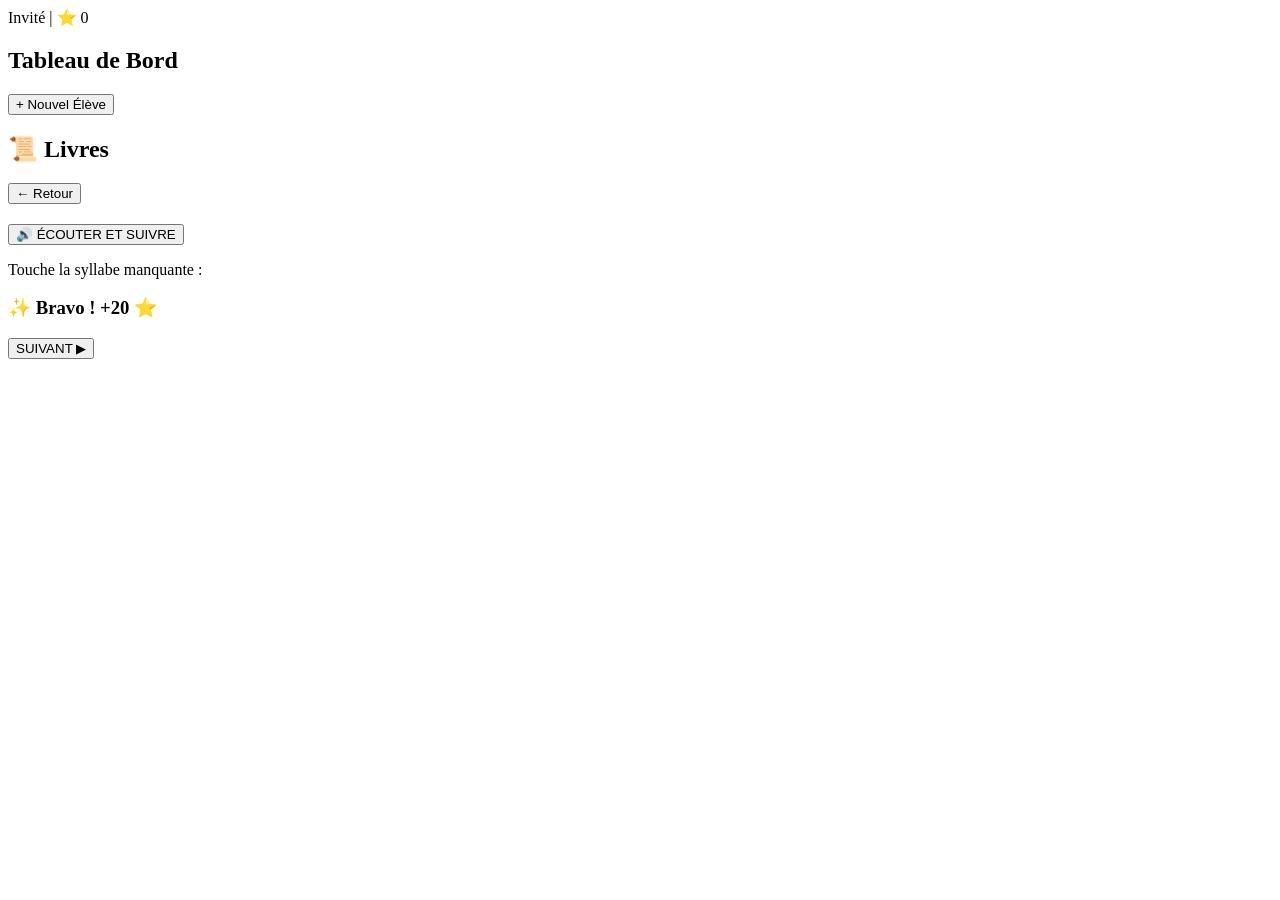
==== commit 8f6e9a51: "Update title and restructure HTML layout" ====
--- a/index.html
+++ b/index.html
@@ -3,74 +3,57 @@
 <head>
     <meta charset="UTF-8">
     <meta name="viewport" content="width=device-width, initial-scale=1.0">
-    <title>La Parole Apprivoisée</title>
+    <title>La Parole Apprivoisée PRO</title>
     <link rel="stylesheet" href="style.css">
-    <link rel="manifest" href="manifest.json">
 </head>
 <body>
+    <nav id="status-bar">
+        <div id="user-info"><span id="user-name">Invité</span> | <span id="star-count">⭐ 0</span></div>
+        <div class="progress-container"><div id="progress-bar-inner"></div></div>
+    </nav>
 
-    <section id="scr-accueil" class="active">
-        <h1>La Parole Apprivoisée</h1>
-        <p>Apprends à lire avec la Bible</p>
-        <div id="loading-zone">
-            <div class="spinner"></div>
-            <p>Chargement de la Bible...</p>
-        </div>
-        <div id="mode-zone" class="hidden">
-            <button onclick="choisirMode('enfant')">🧒 Enfant</button>
-            <button onclick="choisirMode('adulte')">📖 Adulte</button>
-        </div>
-    </section>
+    <main id="app">
+        <section id="scr-accueil" class="active">
+            <div class="card">
+                <h1>Tableau de Bord</h1>
+                <button class="btn-add" onclick="creerEleve()">+ Nouvel Élève</button>
+                <div id="liste-eleves"></div>
+            </div>
+        </section>
 
-    <section id="scr-livres" class="hidden">
-        <h2>📚 Choisis un Livre</h2>
-        <div id="liste-livres" class="grid-container"></div>
-    </section>
+        <section id="scr-livres" class="hidden">
+            <h2>📜 Livres</h2>
+            <div id="list-livres" class="grid-menu"></div>
+        </section>
 
-    <section id="scr-chapitres" class="hidden">
-        <button class="btn-back" onclick="nav('scr-livres')">← Livres</button>
-        <h2 id="titre-chapitres">Chapitres</h2>
-        <div id="liste-chapitres" class="grid-container"></div>
-    </section>
+        <section id="scr-chapitres" class="hidden">
+            <button class="btn-back" onclick="openScreen('scr-livres')">← Retour</button>
+            <h2 id="titre-livre"></h2>
+            <div id="list-chapitres" class="grid-num"></div>
+        </section>
 
-    <section id="scr-lecture" class="hidden">
-        <button class="btn-back" onclick="retourAuxChapitres()">← Chapitres</button>
-        
-        <div class="player-header">
-            <h3 id="reference-lecture">Genèse 1:1</h3>
-            <div class="tts-controls">
-                <label>🔊 Vitesse:</label>
-                <input type="range" id="speed" min="0.5" max="1.2" step="0.1" value="0.8">
-                <span id="speed-val">0.8</span>
+        <section id="scr-lecture" class="hidden">
+            <div class="card">
+                <h3 id="ref-label"></h3>
+                <div id="text-display" class="verset-box"></div>
+                
+                <div id="step-1" class="step">
+                    <button class="btn-main" onclick="lireVerset()">🔊 ÉCOUTER ET SUIVRE</button>
+                </div>
+
+                <div id="step-2" class="step hidden">
+                    <p>Touche la syllabe manquante :</p>
+                    <h3 id="word-hint"></h3>
+                    <div id="syllabes-choices" class="syllabes-grid"></div>
+                </div>
+
+                <div id="step-3" class="step hidden">
+                    <h3>✨ Bravo ! +20 ⭐</h3>
+                    <button class="btn-main" onclick="prochainVerset()">SUIVANT ▶</button>
+                </div>
             </div>
-        </div>
-
-        <div id="exercice-zone">
-            <p id="texte-verset" class="verset-text"></p>
-            
-            <div id="step-1" class="step active">
-                <button class="btn-main" onclick="lireVerset()">🔊 Écouter</button>
-            </div>
-
-            <div id="step-2" class="step hidden">
-                <p class="instruction">Touche la bonne syllabe</p>
-                <div id="mot-a-trou"></div>
-                <div id="syllabes-choix" class="syllabes-grid"></div>
-            </div>
-
-            <div id="step-3" class="step hidden">
-                <h3>🎉 Bravo !</h3>
-                <button class="btn-main" onclick="versetSuivant()">Verset suivant ▶</button>
-            </div>
-        </div>
-    </section>
-
+        </section>
+    </main>
     <script src="script.js"></script>
-    <script>
-        // Enregistrement du Service Worker pour le hors-ligne
-        if ('serviceWorker' in navigator) {
-            navigator.serviceWorker.register('sw.js');
-        }
-    </script>
 </body>
 </html>
--- a/style.css
+++ b/style.css
@@ -1,859 +1,107 @@
-/* =========================================================
-   LA PAROLE APPRIVOISÉE — style.css
-   Thème : Nuit spirituelle · Violet royal · Or liturgique
-   ========================================================= */
+let bibleData = null;
+let stats = { stars: 0, versetsLus: 0 };
+let current = { livre: "", chap: 1, verset: 1, motIdx: 0 };
 
-/* ----- Variables ----- */
-:root {
-  --violet:       #534AB7;
-  --violet-deep:  #2A1F6B;
-  --violet-light: #7B72D4;
-  --gold:         #E8C96B;
-  --gold-pale:    #F5E4A8;
-  --green:        #4CAF86;
-  --orange:       #F5823A;
-  --red:          #E05555;
-  --bg:           #0F0C2E;
-  --bg2:          #1A1550;
-  --card-bg:      #1E1860;
-  --card-border:  rgba(232,201,107,0.25);
-  --text:         #EDE9FF;
-  --text-muted:   #9A95C4;
-  --white:        #FFFFFF;
-  --radius-card:  24px;
-  --radius-btn:   50px;
-  --shadow-card:  0 8px 40px rgba(0,0,0,0.6), 0 0 0 1px var(--card-border);
-  --transition:   0.3s cubic-bezier(0.4,0,0.2,1);
-  --font-title:   'Playfair Display', Georgia, serif;
-  --font-body:    'Lora', Georgia, serif;
-  --tts-rate:     0.85;
-}
-.mode-enfant {
-  --violet: #6B5FCC;
-  --gold:   #FFCA2C;
-  --bg:     #0E0A2A;
+// 1. INITIALISATION
+window.onload = async () => {
+    try {
+        const res = await fetch('segond_1910.json');
+        bibleData = await res.json();
+        document.getElementById('loading').style.display = 'none';
+        document.getElementById('mode-selector').style.display = 'block';
+    } catch (e) { console.error("Erreur JSON", e); }
+};
+
+// 2. NAVIGATION RAMIFIÉE
+function openScreen(id) {
+    document.querySelectorAll('section').forEach(s => s.style.display = 'none');
+    document.getElementById(id).style.display = 'block';
+    window.scrollTo(0,0);
 }
 
-/* ----- Reset & Base ----- */
-*, *::before, *::after { box-sizing: border-box; margin: 0; padding: 0; }
-html { height: 100%; font-size: 18px; }
-body {
-  min-height: 100%;
-  background: var(--bg);
-  color: var(--text);
-  font-family: var(--font-body);
-  overflow: hidden;
-  position: relative;
-  -webkit-tap-highlight-color: transparent;
-  user-select: none;
+function selectLivre(livre) {
+    current.livre = livre;
+    const container = document.getElementById('grid-chapitres');
+    container.innerHTML = '';
+    const total = Object.keys(bibleData[livre]).length;
+    
+    for(let i=1; i<=total; i++) {
+        let btn = document.createElement('button');
+        btn.className = "btn-num";
+        btn.innerText = i;
+        btn.onclick = () => startSession(livre, i, 1);
+        container.appendChild(btn);
+    }
+    openScreen('scr-chapitres');
 }
 
-/* ----- Screens ----- */
-.screen {
-  position: absolute;
-  inset: 0;
-  opacity: 0;
-  pointer-events: none;
-  transform: translateY(20px);
-  transition: opacity var(--transition), transform var(--transition);
-  overflow-y: auto;
-  -webkit-overflow-scrolling: touch;
-}
-.screen.active {
-  opacity: 1;
-  pointer-events: all;
-  transform: translateY(0);
-  z-index: 10;
+// 3. LOGIQUE DE SESSION (LUDIQUE)
+function startSession(l, c, v) {
+    current.livre = l; current.chap = c; current.verset = v;
+    current.motIdx = 0;
+    
+    const texte = bibleData[l][c][v];
+    document.getElementById('text-display').innerText = texte;
+    document.getElementById('ref-label').innerText = `${l} ${c}:${v}`;
+    
+    updateUIProgress();
+    openScreen('scr-lecture');
+    showStep(1);
 }
 
-/* =========================================================
-   SPLASH SCREEN
-   ========================================================= */
-#splash {
-  display: flex;
-  align-items: center;
-  justify-content: center;
-  background: radial-gradient(ellipse at 50% 30%, #3B2F9E 0%, #0F0C2E 70%);
-}
-.splash-bg {
-  position: absolute;
-  inset: 0;
-  background-image:
-    radial-gradient(circle at 20% 80%, rgba(83,74,183,0.3) 0%, transparent 50%),
-    radial-gradient(circle at 80% 20%, rgba(232,201,107,0.15) 0%, transparent 40%);
-  pointer-events: none;
-}
-.splash-content {
-  text-align: center;
-  padding: 2rem;
-  position: relative;
-  z-index: 1;
-}
-.app-cross {
-  font-size: 4rem;
-  color: var(--gold);
-  text-shadow: 0 0 40px rgba(232,201,107,0.6);
-  display: block;
-  margin-bottom: 1rem;
-  animation: float 3s ease-in-out infinite;
-}
-@keyframes float {
-  0%,100% { transform: translateY(0); }
-  50% { transform: translateY(-10px); }
-}
-.app-title {
-  font-family: var(--font-title);
-  font-size: clamp(2rem, 8vw, 3.5rem);
-  font-weight: 900;
-  line-height: 1.1;
-  color: var(--white);
-  margin-bottom: 0.5rem;
-}
-.app-title span {
-  color: var(--gold);
-  font-style: italic;
-}
-.app-subtitle {
-  font-size: 1rem;
-  color: var(--text-muted);
-  margin-bottom: 3rem;
-  font-style: italic;
-}
-.mode-choice {
-  display: flex;
-  gap: 1.25rem;
-  justify-content: center;
-  flex-wrap: wrap;
-}
-.mode-btn {
-  display: flex;
-  flex-direction: column;
-  align-items: center;
-  gap: 0.6rem;
-  padding: 1.5rem 2rem;
-  border: none;
-  border-radius: var(--radius-card);
-  cursor: pointer;
-  transition: transform var(--transition), box-shadow var(--transition);
-  min-width: 140px;
-  font-family: var(--font-body);
-}
-.child-btn {
-  background: linear-gradient(135deg, #6B5FCC, #9B4FD8);
-  color: var(--white);
-  box-shadow: 0 8px 30px rgba(107,95,204,0.5);
-}
-.adult-btn {
-  background: linear-gradient(135deg, var(--violet-deep), #3D2F8E);
-  color: var(--white);
-  border: 1px solid var(--card-border);
-  box-shadow: 0 8px 30px rgba(42,31,107,0.5);
-}
-.mode-btn:active { transform: scale(0.95); }
-.mode-icon { font-size: 2.5rem; }
-.mode-label { font-size: 1.1rem; font-weight: 600; }
-
-/* =========================================================
-   SÉLECTEUR
-   ========================================================= */
-#selector-screen {
-  background: var(--bg);
-  display: flex;
-  flex-direction: column;
-}
-.selector-header {
-  display: flex;
-  align-items: center;
-  gap: 1rem;
-  padding: 1rem 1.25rem;
-  background: var(--bg2);
-  border-bottom: 1px solid rgba(255,255,255,0.08);
-  position: sticky;
-  top: 0;
-  z-index: 20;
-}
-.selector-header h2 {
-  font-family: var(--font-title);
-  font-size: 1.3rem;
-  flex: 1;
-  color: var(--gold);
-}
-.back-btn {
-  background: rgba(255,255,255,0.1);
-  border: none;
-  color: var(--white);
-  font-size: 1.5rem;
-  width: 44px;
-  height: 44px;
-  border-radius: 50%;
-  cursor: pointer;
-  display: flex;
-  align-items: center;
-  justify-content: center;
-  transition: background var(--transition);
-}
-.back-btn:hover { background: rgba(255,255,255,0.2); }
-.progress-display {
-  display: flex;
-  align-items: center;
-  gap: 0.25rem;
-  font-size: 1rem;
-  color: var(--gold);
-  font-weight: 600;
-}
-.selector-body { flex: 1; overflow-y: auto; padding: 1rem; }
-.selector-step { display: none; }
-.selector-step.active { display: block; }
-.step-label {
-  font-family: var(--font-title);
-  font-size: 1.2rem;
-  color: var(--gold);
-  margin-bottom: 1rem;
-  text-align: center;
-  font-style: italic;
-}
-.selected-label {
-  text-align: center;
-  color: var(--text-muted);
-  margin-bottom: 1rem;
-  font-size: 0.95rem;
-}
-.search-box { margin-bottom: 1rem; }
-.search-box input {
-  width: 100%;
-  padding: 0.75rem 1rem;
-  background: var(--card-bg);
-  border: 1px solid rgba(255,255,255,0.1);
-  border-radius: var(--radius-btn);
-  color: var(--white);
-  font-family: var(--font-body);
-  font-size: 1rem;
-  outline: none;
-}
-.search-box input:focus { border-color: var(--violet-light); }
-.search-box input::placeholder { color: var(--text-muted); }
-
-/* Book grid */
-.book-grid {
-  display: grid;
-  grid-template-columns: repeat(auto-fill, minmax(140px, 1fr));
-  gap: 0.75rem;
-}
-.book-card {
-  background: var(--card-bg);
-  border: 1px solid var(--card-border);
-  border-radius: 16px;
-  padding: 0.875rem;
-  cursor: pointer;
-  transition: transform var(--transition), background var(--transition);
-  text-align: center;
-}
-.book-card:active { transform: scale(0.95); background: var(--violet); }
-.book-card .book-abbr {
-  font-family: var(--font-title);
-  font-size: 1.1rem;
-  font-weight: 700;
-  color: var(--gold);
-  display: block;
-}
-.book-card .book-name {
-  font-size: 0.8rem;
-  color: var(--text-muted);
-  margin-top: 0.2rem;
-  line-height: 1.2;
-}
-.book-card.testament-header {
-  grid-column: 1 / -1;
-  background: transparent;
-  border: none;
-  color: var(--text-muted);
-  font-size: 0.75rem;
-  text-transform: uppercase;
-  letter-spacing: 2px;
-  padding: 0.5rem;
-  cursor: default;
-  pointer-events: none;
+function updateUIProgress() {
+    const total = Object.keys(bibleData[current.livre][current.chap]).length;
+    const percent = (current.verset / total) * 100;
+    document.getElementById('progress-bar-inner').style.width = percent + "%";
+    document.getElementById('star-label').innerText = `⭐ ${stats.stars}`;
 }
 
-/* Number grids */
-.number-grid {
-  display: grid;
-  grid-template-columns: repeat(auto-fill, minmax(64px, 1fr));
-  gap: 0.6rem;
-}
-.num-btn {
-  background: var(--card-bg);
-  border: 1px solid var(--card-border);
-  border-radius: 12px;
-  color: var(--white);
-  font-family: var(--font-body);
-  font-size: 1.1rem;
-  font-weight: 600;
-  padding: 1rem 0.5rem;
-  cursor: pointer;
-  transition: background var(--transition), transform var(--transition);
-  text-align: center;
-}
-.num-btn:active { transform: scale(0.92); background: var(--violet); }
-.num-btn.done { background: rgba(76,175,134,0.3); border-color: var(--green); }
+// 4. LE JEU DES SYLLABES (ALGO PREMIUM)
+function startSyllableGame() {
+    const fullText = bibleData[current.livre][current.chap][current.verset];
+    const words = fullText.split(/\s+/).filter(w => w.length > 4); // On cible les mots longs
+    
+    if(current.motIdx >= words.length) {
+        finishVerset();
+        return;
+    }
 
-/* =========================================================
-   ÉCRAN DE LECTURE
-   ========================================================= */
-#reading-screen {
-  display: flex;
-  flex-direction: column;
-  background: radial-gradient(ellipse at 50% 0%, #2A1F6B 0%, var(--bg) 70%);
-}
-.reading-header {
-  display: flex;
-  align-items: center;
-  justify-content: space-between;
-  padding: 0.875rem 1.25rem;
-  background: rgba(0,0,0,0.3);
-  backdrop-filter: blur(10px);
-  border-bottom: 1px solid rgba(255,255,255,0.06);
-}
-.reference-display {
-  font-family: var(--font-title);
-  font-size: 1rem;
-  color: var(--gold);
-  font-style: italic;
-  text-align: center;
-  flex: 1;
-}
-.icon-btn {
-  background: rgba(255,255,255,0.08);
-  border: none;
-  color: var(--white);
-  font-size: 1.3rem;
-  width: 44px;
-  height: 44px;
-  border-radius: 50%;
-  cursor: pointer;
-  display: flex;
-  align-items: center;
-  justify-content: center;
-  transition: background var(--transition);
-}
-.icon-btn:hover { background: rgba(255,255,255,0.18); }
-
-/* Verse Stage */
-.verse-stage {
-  flex: 1;
-  display: flex;
-  align-items: center;
-  justify-content: center;
-  padding: 1.5rem;
-  position: relative;
-}
-.verse-card {
-  background: var(--card-bg);
-  border: 1px solid var(--card-border);
-  border-radius: var(--radius-card);
-  padding: 2rem 1.5rem 1.5rem;
-  box-shadow: var(--shadow-card);
-  width: 100%;
-  max-width: 600px;
-  position: relative;
-  transition: transform 0.4s cubic-bezier(0.34,1.56,0.64,1);
-}
-.verse-card.shake {
-  animation: shake 0.4s ease-in-out;
-}
-@keyframes shake {
-  0%,100% { transform: translateX(0); }
-  25% { transform: translateX(-8px); }
-  75% { transform: translateX(8px); }
-}
-.verse-ref-badge {
-  position: absolute;
-  top: -14px;
-  left: 50%;
-  transform: translateX(-50%);
-  background: linear-gradient(135deg, var(--violet), var(--violet-light));
-  color: var(--white);
-  font-family: var(--font-title);
-  font-size: 0.85rem;
-  font-style: italic;
-  padding: 0.3rem 1rem;
-  border-radius: 20px;
-  white-space: nowrap;
-  box-shadow: 0 4px 15px rgba(83,74,183,0.5);
+    showStep(2);
+    let targetWord = words[current.motIdx].replace(/[.,]/g, "");
+    let syllabes = targetWord.match(/.{1,3}/g); // Découpage simplifié pour le test
+    let correctSyl = syllabes[0];
+    
+    document.getElementById('word-hint').innerText = `_ _ _ ${targetWord.substring(correctSyl.length)}`;
+    
+    // Générer choix
+    const choices = [correctSyl, "ba", "ri", "lo"].sort(() => Math.random() - 0.5);
+    const grid = document.getElementById('syllabes-choices');
+    grid.innerHTML = '';
+    
+    choices.forEach(s => {
+        let b = document.createElement('button');
+        b.className = "btn-syl";
+        b.innerText = s;
+        b.onclick = () => {
+            if(s === correctSyl) {
+                b.classList.add('correct');
+                stats.stars += 5;
+                setTimeout(() => { current.motIdx++; startSyllableGame(); }, 600);
+            } else {
+                b.classList.add('wrong');
+            }
+        };
+        grid.appendChild(b);
+    });
 }
 
-/* Verse words */
-.verse-words {
-  font-family: var(--font-title);
-  font-size: clamp(1.3rem, 4vw, 1.7rem);
-  line-height: 1.7;
-  color: var(--text);
-  text-align: center;
-  min-height: 80px;
-  padding: 0.5rem 0 1rem;
-}
-.word-token {
-  display: inline;
-  cursor: pointer;
-  position: relative;
-  transition: color var(--transition);
-  border-radius: 4px;
-  padding: 0 2px;
-}
-.word-token::after {
-  content: ' ';
-}
-.word-token:hover { color: var(--gold); }
-.word-token.highlight {
-  color: var(--gold);
-  text-shadow: 0 0 20px rgba(232,201,107,0.5);
-  font-weight: 700;
-}
-.word-token.learned { color: var(--green); }
-.word-token.active-word {
-  background: rgba(83,74,183,0.4);
-  border-radius: 6px;
-  outline: 2px solid var(--violet-light);
+function finishVerset() {
+    stats.versetsLus++;
+    stats.stars += 20;
+    updateUIProgress();
+    showStep(3);
 }
 
-/* Verse controls */
-.verse-controls {
-  display: flex;
-  gap: 0.75rem;
-  justify-content: center;
-  margin-top: 1rem;
+function nextVerset() {
+    startSession(current.livre, current.chap, current.verset + 1);
 }
-.ctrl-btn {
-  border: none;
-  border-radius: var(--radius-btn);
-  font-size: 1.25rem;
-  width: 56px;
-  height: 56px;
-  cursor: pointer;
-  display: flex;
-  align-items: center;
-  justify-content: center;
-  transition: transform var(--transition), box-shadow var(--transition);
-}
-.ctrl-btn:active { transform: scale(0.9); }
-.replay-btn {
-  background: rgba(255,255,255,0.1);
-  color: var(--white);
-}
-.speed-btn {
-  background: rgba(255,255,255,0.1);
-  color: var(--white);
-}
-.speed-btn.fast { background: rgba(83,74,183,0.4); }
-.next-btn {
-  background: linear-gradient(135deg, var(--violet), var(--violet-light));
-  color: var(--white);
-  box-shadow: 0 4px 20px rgba(83,74,183,0.5);
-  min-width: 120px;
-  font-size: 1rem;
-  font-weight: 600;
-  font-family: var(--font-body);
-  gap: 0.4rem;
-  padding: 0 1.5rem;
-  width: auto;
-}
-.next-btn:hover { box-shadow: 0 6px 28px rgba(83,74,183,0.7); }
-
-/* Steps bar */
-.steps-bar {
-  display: flex;
-  justify-content: center;
-  gap: 0.75rem;
-  padding: 0.875rem 1rem;
-  background: rgba(0,0,0,0.2);
-  border-top: 1px solid rgba(255,255,255,0.06);
-}
-.step-dot {
-  width: 40px;
-  height: 40px;
-  border-radius: 50%;
-  background: rgba(255,255,255,0.06);
-  border: 2px solid rgba(255,255,255,0.1);
-  display: flex;
-  align-items: center;
-  justify-content: center;
-  font-size: 1.1rem;
-  transition: all var(--transition);
-  cursor: default;
-}
-.step-dot.active {
-  background: var(--violet);
-  border-color: var(--violet-light);
-  box-shadow: 0 0 15px rgba(83,74,183,0.6);
-}
-.step-dot.done {
-  background: rgba(76,175,134,0.3);
-  border-color: var(--green);
-}
-
-/* =========================================================
-   EXERCISE ZONE
-   ========================================================= */
-.exercise-zone {
-  padding: 1rem 1.25rem;
-  background: rgba(0,0,0,0.3);
-  border-top: 1px solid rgba(255,255,255,0.06);
-}
-.exercise-zone.hidden { display: none; }
-
-/* Syllable exercise */
-.syllable-exercise h3 {
-  font-family: var(--font-title);
-  color: var(--gold);
-  text-align: center;
-  margin-bottom: 1rem;
-  font-style: italic;
-  font-size: 1.1rem;
-}
-.target-word-display {
-  text-align: center;
-  font-family: var(--font-title);
-  font-size: 2rem;
-  color: var(--white);
-  margin-bottom: 0.75rem;
-  font-weight: 700;
-}
-.syllable-options {
-  display: flex;
-  gap: 0.75rem;
-  justify-content: center;
-  flex-wrap: wrap;
-}
-.syl-btn {
-  background: var(--card-bg);
-  border: 2px solid var(--card-border);
-  border-radius: 12px;
-  color: var(--white);
-  font-family: var(--font-title);
-  font-size: 1.4rem;
-  font-weight: 700;
-  padding: 0.875rem 1.5rem;
-  cursor: pointer;
-  transition: all var(--transition);
-  min-width: 80px;
-  text-align: center;
-}
-.syl-btn:hover { border-color: var(--violet-light); background: rgba(83,74,183,0.2); }
-.syl-btn:active { transform: scale(0.95); }
-.syl-btn.correct {
-  background: rgba(76,175,134,0.3);
-  border-color: var(--green);
-  color: var(--green);
-  animation: pop 0.3s ease-out;
-}
-.syl-btn.wrong {
-  background: rgba(224,85,85,0.2);
-  border-color: var(--red);
-  color: var(--red);
-  animation: shake 0.3s ease-out;
-}
-@keyframes pop {
-  0% { transform: scale(1); }
-  50% { transform: scale(1.15); }
-  100% { transform: scale(1); }
-}
-
-/* Word recognition exercise */
-.word-exercise h3 {
-  font-family: var(--font-title);
-  color: var(--gold);
-  text-align: center;
-  margin-bottom: 0.75rem;
-  font-style: italic;
-  font-size: 1.1rem;
-}
-.word-options {
-  display: flex;
-  flex-direction: column;
-  gap: 0.6rem;
-}
-.word-opt-btn {
-  background: var(--card-bg);
-  border: 2px solid var(--card-border);
-  border-radius: 14px;
-  color: var(--white);
-  font-family: var(--font-title);
-  font-size: 1.3rem;
-  padding: 1rem 1.5rem;
-  cursor: pointer;
-  transition: all var(--transition);
-  text-align: left;
-  display: flex;
-  align-items: center;
-  gap: 0.75rem;
-}
-.word-opt-btn:hover { border-color: var(--violet-light); }
-.word-opt-btn .opt-icon { font-size: 1.2rem; opacity: 0.5; }
-.word-opt-btn.correct { background: rgba(76,175,134,0.3); border-color: var(--green); }
-.word-opt-btn.wrong { background: rgba(224,85,85,0.2); border-color: var(--red); }
-
-/* =========================================================
-   TABLEAU PASTEUR
-   ========================================================= */
-#pastor-screen {
-  background: var(--bg);
-  display: flex;
-  flex-direction: column;
-}
-.pastor-body {
-  flex: 1;
-  overflow-y: auto;
-  padding: 1rem;
-}
-.export-btn {
-  background: var(--violet);
-  border: none;
-  color: var(--white);
-  border-radius: var(--radius-btn);
-  padding: 0.5rem 1rem;
-  cursor: pointer;
-  font-family: var(--font-body);
-  font-size: 0.9rem;
-  white-space: nowrap;
-}
-.pastor-stat-card {
-  background: var(--card-bg);
-  border: 1px solid var(--card-border);
-  border-radius: 16px;
-  padding: 1.25rem;
-  margin-bottom: 1rem;
-}
-.pastor-stat-card h3 {
-  font-family: var(--font-title);
-  color: var(--gold);
-  margin-bottom: 0.5rem;
-}
-.stat-row {
-  display: flex;
-  justify-content: space-between;
-  padding: 0.4rem 0;
-  border-bottom: 1px solid rgba(255,255,255,0.05);
-  font-size: 0.95rem;
-}
-.stat-row:last-child { border-bottom: none; }
-.difficult-words-list {
-  display: flex;
-  flex-wrap: wrap;
-  gap: 0.5rem;
-  margin-top: 0.5rem;
-}
-.diff-word-tag {
-  background: rgba(245,130,58,0.2);
-  border: 1px solid var(--orange);
-  border-radius: 20px;
-  padding: 0.25rem 0.75rem;
-  font-size: 0.85rem;
-  color: var(--orange);
-}
-
-/* =========================================================
-   CONGRATS OVERLAY
-   ========================================================= */
-.congrats-overlay {
-  position: fixed;
-  inset: 0;
-  z-index: 100;
-  background: rgba(0,0,0,0.8);
-  backdrop-filter: blur(10px);
-  display: flex;
-  align-items: center;
-  justify-content: center;
-  padding: 2rem;
-  transition: opacity var(--transition);
-}
-.congrats-overlay.hidden { display: none; }
-.congrats-card {
-  background: var(--card-bg);
-  border: 1px solid var(--gold);
-  border-radius: var(--radius-card);
-  padding: 2.5rem 2rem;
-  text-align: center;
-  max-width: 380px;
-  width: 100%;
-  box-shadow: 0 0 60px rgba(232,201,107,0.2);
-  animation: slideUp 0.5s cubic-bezier(0.34,1.56,0.64,1);
-}
-@keyframes slideUp {
-  from { transform: translateY(40px) scale(0.9); opacity: 0; }
-  to   { transform: translateY(0) scale(1); opacity: 1; }
-}
-.congrats-icon { font-size: 3.5rem; margin-bottom: 0.75rem; }
-.congrats-card h2 {
-  font-family: var(--font-title);
-  font-size: 2rem;
-  color: var(--gold);
-  margin-bottom: 0.5rem;
-}
-.congrats-card p {
-  color: var(--text-muted);
-  margin-bottom: 1.25rem;
-  line-height: 1.6;
-}
-.stars-row {
-  font-size: 2rem;
-  margin-bottom: 1.5rem;
-  letter-spacing: 0.25rem;
-}
-.cta-btn {
-  background: linear-gradient(135deg, var(--violet), var(--violet-light));
-  border: none;
-  color: var(--white);
-  border-radius: var(--radius-btn);
-  padding: 1rem 2.5rem;
-  font-family: var(--font-body);
-  font-size: 1.1rem;
-  font-weight: 600;
-  cursor: pointer;
-  box-shadow: 0 4px 20px rgba(83,74,183,0.5);
-  transition: transform var(--transition);
-}
-.cta-btn:active { transform: scale(0.96); }
-
-/* =========================================================
-   TOAST
-   ========================================================= */
-.toast {
-  position: fixed;
-  bottom: 6rem;
-  left: 50%;
-  transform: translateX(-50%) translateY(20px);
-  background: rgba(83,74,183,0.95);
-  color: var(--white);
-  padding: 0.75rem 1.5rem;
-  border-radius: var(--radius-btn);
-  font-size: 1rem;
-  font-family: var(--font-body);
-  box-shadow: 0 4px 20px rgba(0,0,0,0.4);
-  z-index: 200;
-  opacity: 0;
-  transition: opacity 0.3s, transform 0.3s;
-  pointer-events: none;
-  max-width: 90vw;
-  text-align: center;
-}
-.toast.show {
-  opacity: 1;
-  transform: translateX(-50%) translateY(0);
-}
-.toast.hidden { display: none; }
-
-/* =========================================================
-   MODE ENFANT
-   ========================================================= */
-body.mode-enfant .verse-words {
-  font-size: clamp(1.5rem, 5vw, 2rem);
-}
-body.mode-enfant .word-token {
-  padding: 2px 4px;
-}
-body.mode-enfant .ctrl-btn {
-  width: 64px;
-  height: 64px;
-  font-size: 1.5rem;
-}
-body.mode-enfant .next-btn {
-  height: 64px;
-  font-size: 1.1rem;
-}
-body.mode-enfant .syl-btn {
-  font-size: 1.7rem;
-  padding: 1.1rem 2rem;
-  animation: none;
-}
-body.mode-enfant .step-dot { width: 48px; height: 48px; font-size: 1.3rem; }
-body.mode-enfant .app-cross { animation: float 2s ease-in-out infinite, pulse-gold 2s ease-in-out infinite; }
-@keyframes pulse-gold {
-  0%,100% { text-shadow: 0 0 40px rgba(232,201,107,0.6); }
-  50% { text-shadow: 0 0 60px rgba(232,201,107,1); }
-}
-
-/* =========================================================
-   SCROLLBAR
-   ========================================================= */
-::-webkit-scrollbar { width: 6px; }
-::-webkit-scrollbar-track { background: transparent; }
-::-webkit-scrollbar-thumb { background: rgba(255,255,255,0.15); border-radius: 3px; }
-
-/* =========================================================
-   DÉFINITION POPUP
-   ========================================================= */
-.def-popup {
-  position: fixed;
-  bottom: 0;
-  left: 0;
-  right: 0;
-  background: var(--bg2);
-  border-top: 2px solid var(--gold);
-  border-radius: 24px 24px 0 0;
-  padding: 1.5rem;
-  z-index: 50;
-  transform: translateY(100%);
-  transition: transform 0.4s cubic-bezier(0.4,0,0.2,1);
-  max-height: 50vh;
-  overflow-y: auto;
-}
-.def-popup.open { transform: translateY(0); }
-.def-popup h4 {
-  font-family: var(--font-title);
-  color: var(--gold);
-  font-size: 1.4rem;
-  margin-bottom: 0.5rem;
-}
-.def-popup p {
-  color: var(--text);
-  line-height: 1.6;
-  font-size: 1rem;
-}
-.def-popup-close {
-  position: absolute;
-  top: 1rem;
-  right: 1rem;
-  background: rgba(255,255,255,0.1);
-  border: none;
-  color: var(--white);
-  font-size: 1.2rem;
-  width: 36px;
-  height: 36px;
-  border-radius: 50%;
-  cursor: pointer;
-}
-
-/* =========================================================
-   LOADING INDICATOR
-   ========================================================= */
-.loading-indicator {
-  display: flex;
-  flex-direction: column;
-  align-items: center;
-  gap: 1rem;
-  padding: 3rem 1rem;
-  color: var(--text-muted);
-}
-.loading-spinner {
-  width: 40px;
-  height: 40px;
-  border: 3px solid rgba(83,74,183,0.2);
-  border-top-color: var(--violet);
-  border-radius: 50%;
-  animation: spin 0.8s linear infinite;
-}
-@keyframes spin { to { transform: rotate(360deg); } }
-
-/* =========================================================
-   RESPONSIVE
-   ========================================================= */
-@media (min-width: 600px) {
-  .verse-card { padding: 2.5rem 2rem 2rem; }
-  .word-options { flex-direction: row; flex-wrap: wrap; }
-  .word-opt-btn { flex: 1; min-width: 160px; }
-}
-@media (max-height: 600px) {
-  .verse-stage { padding: 1rem; }
-  .steps-bar { padding: 0.5rem; }
-  .step-dot { width: 34px; height: 34px; font-size: 0.9rem; }
-}
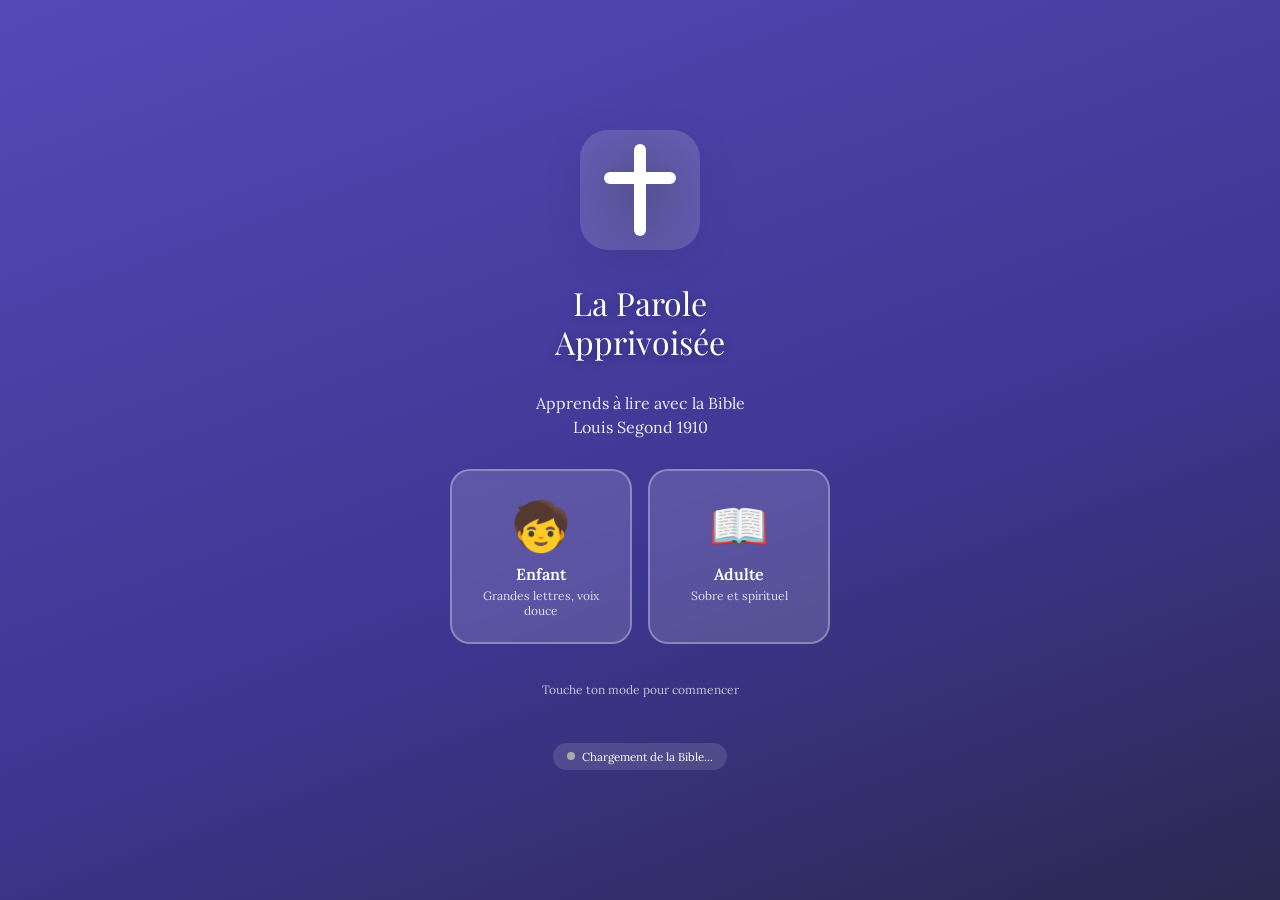
==== commit 35acd139: "Rename index_1.html to index.html" ====
--- a/index.html
+++ b/index.html
@@ -1,59 +1,1999 @@
 <!DOCTYPE html>
 <html lang="fr">
 <head>
-    <meta charset="UTF-8">
-    <meta name="viewport" content="width=device-width, initial-scale=1.0">
-    <title>La Parole Apprivoisée PRO</title>
-    <link rel="stylesheet" href="style.css">
+<meta charset="UTF-8"/>
+<meta name="viewport" content="width=device-width, initial-scale=1.0, user-scalable=no"/>
+<title>La Parole Apprivoisée</title>
+<link rel="manifest" href="#" id="manifestLink"/>
+<meta name="theme-color" content="#534AB7"/>
+<meta name="mobile-web-app-capable" content="yes"/>
+<meta name="apple-mobile-web-app-capable" content="yes"/>
+<link href="https://fonts.googleapis.com/css2?family=Playfair+Display:wght@700&family=Lora:wght@400;600&display=swap" rel="stylesheet"/>
+<style>
+:root {
+  --violet: #534AB7;
+  --violet-dark: #3d3690;
+  --violet-light: #7a72d4;
+  --vert: #2ecc71;
+  --orange: #f39c12;
+  --rouge: #e74c3c;
+  --blanc: #ffffff;
+  --gris: #f4f3ff;
+  --texte: #1a1a2e;
+  --or: #FFD700;
+}
+
+* { box-sizing: border-box; margin: 0; padding: 0; -webkit-tap-highlight-color: transparent; }
+
+body {
+  font-family: 'Lora', serif;
+  background: var(--gris);
+  color: var(--texte);
+  min-height: 100vh;
+  overflow-x: hidden;
+}
+
+/* ===== ÉCRANS ===== */
+.screen {
+  display: none;
+  min-height: 100vh;
+  padding: 20px;
+  animation: fadeIn 0.3s ease;
+}
+.screen.active { display: flex; flex-direction: column; }
+
+@keyframes fadeIn { from { opacity: 0; transform: translateY(10px); } to { opacity: 1; transform: translateY(0); } }
+@keyframes bounce { 0%,100% { transform: translateY(0); } 50% { transform: translateY(-8px); } }
+@keyframes pulse { 0%,100% { transform: scale(1); } 50% { transform: scale(1.05); } }
+@keyframes glow { 0%,100% { box-shadow: 0 0 10px var(--or); } 50% { box-shadow: 0 0 30px var(--or); } }
+@keyframes starPop { 0% { transform: scale(0) rotate(0deg); opacity:0; } 60% { transform: scale(1.3) rotate(180deg); opacity:1; } 100% { transform: scale(1) rotate(360deg); opacity:1; } }
+
+/* ===== HEADER ===== */
+.app-header {
+  background: var(--violet);
+  color: var(--blanc);
+  padding: 16px 20px;
+  text-align: center;
+  position: sticky;
+  top: 0;
+  z-index: 100;
+  box-shadow: 0 2px 8px rgba(83,74,183,0.4);
+}
+.app-header h1 {
+  font-family: 'Playfair Display', serif;
+  font-size: 1.4rem;
+  letter-spacing: 0.5px;
+}
+.app-header .subtitle { font-size: 0.75rem; opacity: 0.85; margin-top: 2px; }
+
+/* ===== BOUTONS ===== */
+.btn {
+  display: flex;
+  align-items: center;
+  justify-content: center;
+  gap: 12px;
+  padding: 18px 24px;
+  border: none;
+  border-radius: 16px;
+  font-family: 'Lora', serif;
+  font-size: 1.1rem;
+  font-weight: 600;
+  cursor: pointer;
+  transition: all 0.2s;
+  width: 100%;
+  margin: 8px 0;
+  -webkit-user-select: none;
+}
+.btn:active { transform: scale(0.96); }
+.btn-primary { background: var(--violet); color: var(--blanc); box-shadow: 0 4px 15px rgba(83,74,183,0.35); }
+.btn-primary:active { background: var(--violet-dark); }
+.btn-secondary { background: var(--blanc); color: var(--violet); border: 2px solid var(--violet); }
+.btn-vert { background: var(--vert); color: var(--blanc); box-shadow: 0 4px 15px rgba(46,204,113,0.35); }
+.btn-orange { background: var(--orange); color: var(--blanc); box-shadow: 0 4px 15px rgba(243,156,18,0.35); }
+.btn-icon { font-size: 1.6rem; min-width: 44px; }
+.btn-sm { padding: 12px 18px; font-size: 0.95rem; border-radius: 12px; }
+.btn-rond {
+  width: 64px; height: 64px; border-radius: 50%; border: none;
+  font-size: 1.8rem; cursor: pointer; transition: all 0.2s;
+  display: flex; align-items: center; justify-content: center;
+  box-shadow: 0 4px 12px rgba(0,0,0,0.2);
+}
+.btn-rond:active { transform: scale(0.9); }
+
+/* ===== ÉCRAN ACCUEIL ===== */
+#screen-accueil {
+  align-items: center;
+  justify-content: center;
+  background: linear-gradient(160deg, var(--violet) 0%, var(--violet-dark) 60%, #2d2850 100%);
+  color: var(--blanc);
+  text-align: center;
+  padding: 40px 30px;
+  gap: 30px;
+}
+.logo-container { animation: pulse 3s infinite; }
+.logo-svg { width: 120px; height: 120px; filter: drop-shadow(0 8px 20px rgba(0,0,0,0.4)); }
+.app-title {
+  font-family: 'Playfair Display', serif;
+  font-size: 2rem;
+  line-height: 1.2;
+  text-shadow: 0 2px 10px rgba(0,0,0,0.3);
+}
+.app-tagline { font-size: 1rem; opacity: 0.9; line-height: 1.5; }
+.mode-grid { display: grid; grid-template-columns: 1fr 1fr; gap: 16px; width: 100%; max-width: 380px; }
+.mode-card {
+  background: rgba(255,255,255,0.15);
+  border: 2px solid rgba(255,255,255,0.3);
+  border-radius: 20px;
+  padding: 24px 16px;
+  cursor: pointer;
+  transition: all 0.2s;
+  text-align: center;
+  backdrop-filter: blur(4px);
+}
+.mode-card:active { transform: scale(0.95); background: rgba(255,255,255,0.25); }
+.mode-card .mode-icon { font-size: 3rem; margin-bottom: 8px; }
+.mode-card .mode-label { font-size: 1rem; font-weight: 600; }
+.mode-card .mode-desc { font-size: 0.75rem; opacity: 0.8; margin-top: 4px; }
+
+/* ===== MODE ENFANT ===== */
+body.mode-enfant .btn { font-size: 1.25rem; padding: 22px 28px; border-radius: 20px; }
+body.mode-enfant .btn-icon { font-size: 2rem; }
+body.mode-enfant .app-header h1 { font-size: 1.6rem; }
+body.mode-enfant .word-badge { font-size: 1.6rem; padding: 14px 20px; }
+body.mode-enfant .quiz-option { font-size: 1.4rem; padding: 22px; }
+body.mode-enfant .verse-word { font-size: 1.5rem; }
+body.mode-enfant .syllabe-btn { font-size: 1.4rem; padding: 18px 24px; }
+
+/* ===== SÉLECTION LIVRE/CHAPITRE ===== */
+.section-titre {
+  font-family: 'Playfair Display', serif;
+  font-size: 1.3rem;
+  color: var(--violet);
+  margin: 20px 0 12px;
+  padding-bottom: 8px;
+  border-bottom: 2px solid var(--violet-light);
+}
+.livre-grid {
+  display: grid;
+  grid-template-columns: repeat(auto-fill, minmax(90px, 1fr));
+  gap: 8px;
+  margin-bottom: 20px;
+}
+.livre-btn {
+  background: var(--blanc);
+  border: 2px solid var(--violet-light);
+  border-radius: 10px;
+  padding: 10px 6px;
+  text-align: center;
+  cursor: pointer;
+  transition: all 0.15s;
+  font-family: 'Lora', serif;
+  font-size: 0.75rem;
+  font-weight: 600;
+  color: var(--violet);
+  line-height: 1.3;
+}
+.livre-btn:active, .livre-btn.selected {
+  background: var(--violet);
+  color: var(--blanc);
+  border-color: var(--violet);
+}
+.livre-btn.completed { border-color: var(--vert); color: var(--vert); }
+.livre-btn.completed.selected { background: var(--vert); color: var(--blanc); }
+.chap-grid {
+  display: grid;
+  grid-template-columns: repeat(auto-fill, minmax(60px, 1fr));
+  gap: 8px;
+  margin-bottom: 20px;
+}
+.chap-btn {
+  background: var(--blanc);
+  border: 2px solid var(--violet-light);
+  border-radius: 10px;
+  padding: 14px 8px;
+  text-align: center;
+  cursor: pointer;
+  font-family: 'Lora', serif;
+  font-size: 1rem;
+  font-weight: 600;
+  color: var(--violet);
+  transition: all 0.15s;
+}
+.chap-btn:active, .chap-btn.selected {
+  background: var(--violet);
+  color: var(--blanc);
+  border-color: var(--violet);
+}
+.chap-btn.completed { border-color: var(--vert); color: var(--vert); }
+
+/* ===== CHARGEMENT ===== */
+.loading-box {
+  background: var(--blanc);
+  border-radius: 20px;
+  padding: 30px;
+  text-align: center;
+  box-shadow: 0 4px 20px rgba(83,74,183,0.15);
+  margin: 20px 0;
+}
+.loading-spinner {
+  width: 50px; height: 50px;
+  border: 4px solid var(--violet-light);
+  border-top-color: var(--violet);
+  border-radius: 50%;
+  animation: spin 0.8s linear infinite;
+  margin: 0 auto 16px;
+}
+@keyframes spin { to { transform: rotate(360deg); } }
+.progress-bar-outer {
+  background: #e0deff;
+  border-radius: 10px;
+  height: 12px;
+  overflow: hidden;
+  margin-top: 12px;
+}
+.progress-bar-inner {
+  background: var(--violet);
+  height: 100%;
+  border-radius: 10px;
+  transition: width 0.3s;
+}
+
+/* ===== LECTURE ===== */
+.verset-header {
+  display: flex;
+  align-items: center;
+  justify-content: space-between;
+  background: var(--violet);
+  color: var(--blanc);
+  border-radius: 14px;
+  padding: 14px 18px;
+  margin-bottom: 16px;
+}
+.verset-ref { font-size: 0.9rem; opacity: 0.9; }
+.verset-nav { display: flex; gap: 10px; }
+
+.verset-texte {
+  background: var(--blanc);
+  border-radius: 16px;
+  padding: 20px;
+  line-height: 2.2;
+  box-shadow: 0 2px 12px rgba(83,74,183,0.1);
+  margin-bottom: 16px;
+  min-height: 120px;
+}
+.verse-word {
+  display: inline-block;
+  font-family: 'Lora', serif;
+  font-size: 1.2rem;
+  cursor: pointer;
+  padding: 4px 6px;
+  border-radius: 6px;
+  margin: 2px;
+  transition: all 0.2s;
+  line-height: 1.6;
+}
+.verse-word:hover { background: #e8e6ff; }
+.verse-word.lecture-active {
+  background: var(--violet);
+  color: var(--blanc);
+  transform: scale(1.12);
+  box-shadow: 0 3px 10px rgba(83,74,183,0.5);
+}
+.verse-word.syllabe-active {
+  background: var(--orange);
+  color: var(--blanc);
+  transform: scale(1.08);
+}
+.verse-word.appris {
+  color: var(--vert);
+  font-weight: 600;
+}
+
+/* Syllabe mise en valeur */
+.syl-span {
+  display: inline;
+  transition: all 0.15s;
+}
+.syl-span.syl-lit {
+  background: var(--orange);
+  color: var(--blanc);
+  border-radius: 4px;
+  padding: 0 2px;
+}
+
+.controles-lecture {
+  display: flex;
+  gap: 10px;
+  margin-bottom: 16px;
+  flex-wrap: wrap;
+}
+.vitesse-box {
+  background: var(--blanc);
+  border-radius: 12px;
+  padding: 12px 16px;
+  display: flex;
+  align-items: center;
+  gap: 12px;
+  box-shadow: 0 2px 8px rgba(83,74,183,0.1);
+  margin-bottom: 12px;
+}
+.vitesse-label { font-size: 0.85rem; color: var(--violet); font-weight: 600; }
+.vitesse-slider {
+  -webkit-appearance: none;
+  width: 140px;
+  height: 8px;
+  border-radius: 4px;
+  background: #ddd;
+  outline: none;
+}
+.vitesse-slider::-webkit-slider-thumb {
+  -webkit-appearance: none;
+  width: 24px; height: 24px;
+  border-radius: 50%;
+  background: var(--violet);
+  cursor: pointer;
+}
+
+/* ===== ÉTAPES PÉDAGOGIQUES ===== */
+.etape-badge {
+  background: var(--violet);
+  color: var(--blanc);
+  border-radius: 12px;
+  padding: 8px 16px;
+  font-size: 0.9rem;
+  font-weight: 600;
+  text-align: center;
+  margin-bottom: 12px;
+}
+.etape-instructions {
+  background: #fffbf0;
+  border-left: 4px solid var(--orange);
+  border-radius: 0 12px 12px 0;
+  padding: 14px 16px;
+  font-size: 0.95rem;
+  line-height: 1.6;
+  margin-bottom: 16px;
+}
+
+/* ===== QUIZ ===== */
+.quiz-question {
+  background: var(--violet);
+  color: var(--blanc);
+  border-radius: 16px;
+  padding: 20px;
+  text-align: center;
+  margin-bottom: 20px;
+  font-size: 1.2rem;
+  font-weight: 600;
+}
+.quiz-mot-cible {
+  font-size: 2rem;
+  font-family: 'Playfair Display', serif;
+  margin: 8px 0;
+  letter-spacing: 2px;
+}
+.quiz-options {
+  display: flex;
+  flex-direction: column;
+  gap: 14px;
+  margin-bottom: 16px;
+}
+.quiz-option {
+  background: var(--blanc);
+  border: 3px solid var(--violet-light);
+  border-radius: 16px;
+  padding: 18px 20px;
+  font-family: 'Lora', serif;
+  font-size: 1.2rem;
+  font-weight: 600;
+  cursor: pointer;
+  transition: all 0.2s;
+  text-align: center;
+  letter-spacing: 1px;
+  display: flex;
+  align-items: center;
+  justify-content: center;
+  gap: 10px;
+}
+.quiz-option:active { transform: scale(0.97); }
+.quiz-option.correct {
+  background: var(--vert);
+  color: var(--blanc);
+  border-color: var(--vert);
+  animation: pulse 0.4s;
+}
+.quiz-option.incorrect {
+  background: #ffe0e0;
+  border-color: var(--rouge);
+  color: var(--rouge);
+}
+.quiz-option.disabled { pointer-events: none; opacity: 0.6; }
+.quiz-option.bounce { animation: bounce 0.6s; }
+
+/* Syllabe quiz */
+.syllabe-grid {
+  display: grid;
+  grid-template-columns: repeat(3, 1fr);
+  gap: 12px;
+  margin: 16px 0;
+}
+.syllabe-btn {
+  background: var(--blanc);
+  border: 3px solid var(--violet-light);
+  border-radius: 14px;
+  padding: 16px 10px;
+  font-family: 'Lora', serif;
+  font-size: 1.2rem;
+  font-weight: 600;
+  cursor: pointer;
+  text-align: center;
+  color: var(--violet);
+  transition: all 0.2s;
+}
+.syllabe-btn:active { transform: scale(0.95); }
+.syllabe-btn.correct { background: var(--vert); color: var(--blanc); border-color: var(--vert); }
+.syllabe-btn.incorrect { background: #ffe0e0; color: var(--rouge); border-color: var(--rouge); }
+
+/* ===== RÉCOMPENSES ===== */
+.recompense-box {
+  background: linear-gradient(135deg, var(--violet), var(--violet-dark));
+  color: var(--blanc);
+  border-radius: 20px;
+  padding: 30px 20px;
+  text-align: center;
+  margin: 20px 0;
+  box-shadow: 0 6px 25px rgba(83,74,183,0.4);
+}
+.etoiles-container { display: flex; justify-content: center; gap: 12px; margin: 16px 0; }
+.etoile {
+  font-size: 2.5rem;
+  display: inline-block;
+  animation: starPop 0.5s ease-out forwards;
+  opacity: 0;
+}
+.etoile:nth-child(1) { animation-delay: 0.1s; }
+.etoile:nth-child(2) { animation-delay: 0.3s; }
+.etoile:nth-child(3) { animation-delay: 0.5s; }
+
+/* ===== DÉFINITION ===== */
+.def-popup {
+  position: fixed;
+  bottom: -100%;
+  left: 0; right: 0;
+  background: var(--blanc);
+  border-radius: 24px 24px 0 0;
+  padding: 24px 24px 40px;
+  box-shadow: 0 -8px 30px rgba(0,0,0,0.2);
+  transition: bottom 0.3s ease;
+  z-index: 200;
+  max-height: 40vh;
+}
+.def-popup.visible { bottom: 0; }
+.def-titre {
+  font-family: 'Playfair Display', serif;
+  font-size: 1.6rem;
+  color: var(--violet);
+  margin-bottom: 8px;
+}
+.def-texte { font-size: 1.05rem; line-height: 1.6; color: var(--texte); }
+.def-close {
+  position: absolute;
+  top: 16px; right: 16px;
+  font-size: 1.5rem;
+  cursor: pointer;
+  color: var(--violet);
+  background: none;
+  border: none;
+}
+
+/* ===== PASTEUR / SUIVI ===== */
+.suivi-card {
+  background: var(--blanc);
+  border-radius: 16px;
+  padding: 18px;
+  margin-bottom: 12px;
+  box-shadow: 0 2px 10px rgba(83,74,183,0.1);
+}
+.suivi-nom { font-family: 'Playfair Display', serif; font-size: 1.2rem; color: var(--violet); }
+.suivi-stats { font-size: 0.9rem; color: #666; margin-top: 4px; }
+.suivi-barre {
+  height: 8px;
+  background: #e0deff;
+  border-radius: 4px;
+  overflow: hidden;
+  margin-top: 8px;
+}
+.suivi-barre-fill { height: 100%; background: var(--violet); border-radius: 4px; }
+
+/* ===== AUDIO INDICATOR ===== */
+.audio-indicator {
+  position: fixed;
+  top: 70px; right: 16px;
+  background: var(--orange);
+  color: var(--blanc);
+  border-radius: 50px;
+  padding: 6px 12px;
+  font-size: 0.8rem;
+  display: none;
+  align-items: center;
+  gap: 6px;
+  z-index: 150;
+  box-shadow: 0 3px 10px rgba(243,156,18,0.4);
+}
+.audio-indicator.visible { display: flex; }
+.audio-dot {
+  width: 8px; height: 8px;
+  background: var(--blanc);
+  border-radius: 50%;
+  animation: pulse 0.8s infinite;
+}
+
+/* ===== BOTTOM NAV ===== */
+.bottom-nav {
+  position: fixed;
+  bottom: 0; left: 0; right: 0;
+  background: var(--blanc);
+  border-top: 1px solid #e0deff;
+  display: flex;
+  padding: 8px 0 env(safe-area-inset-bottom, 8px);
+  box-shadow: 0 -2px 10px rgba(0,0,0,0.08);
+  z-index: 100;
+}
+.nav-btn {
+  flex: 1;
+  display: flex;
+  flex-direction: column;
+  align-items: center;
+  gap: 3px;
+  padding: 8px;
+  border: none;
+  background: none;
+  cursor: pointer;
+  color: #999;
+  font-family: 'Lora', serif;
+  font-size: 0.7rem;
+  transition: color 0.2s;
+}
+.nav-btn .nav-icon { font-size: 1.5rem; }
+.nav-btn.active { color: var(--violet); }
+
+/* ===== OVERLAY ===== */
+.overlay {
+  position: fixed;
+  inset: 0;
+  background: rgba(0,0,0,0.5);
+  z-index: 190;
+  display: none;
+}
+.overlay.visible { display: block; }
+
+/* ===== SCROLL + PADDING ===== */
+.screen-content {
+  flex: 1;
+  overflow-y: auto;
+  padding-bottom: 80px;
+}
+.pb80 { padding-bottom: 80px; }
+/* L'écran accueil n'a pas de bottom-nav — pas besoin du padding */
+#screen-accueil { padding-bottom: 40px; }
+
+/* ===== WORD BADGE (définitions) ===== */
+.word-badge {
+  display: inline-flex;
+  align-items: center;
+  gap: 6px;
+  background: var(--blanc);
+  border: 2px solid var(--violet-light);
+  border-radius: 50px;
+  padding: 8px 14px;
+  font-family: 'Lora', serif;
+  font-size: 1.1rem;
+  font-weight: 600;
+  color: var(--violet);
+  margin: 4px;
+  cursor: pointer;
+  transition: all 0.2s;
+}
+.word-badge:active { background: var(--violet); color: var(--blanc); }
+
+/* ===== RESPONSIVE ===== */
+@media (min-width: 480px) {
+  .quiz-options { flex-direction: row; flex-wrap: wrap; }
+  .quiz-option { flex: 1 1 45%; }
+}
+
+</style>
 </head>
 <body>
-    <nav id="status-bar">
-        <div id="user-info"><span id="user-name">Invité</span> | <span id="star-count">⭐ 0</span></div>
-        <div class="progress-container"><div id="progress-bar-inner"></div></div>
-    </nav>
-
-    <main id="app">
-        <section id="scr-accueil" class="active">
-            <div class="card">
-                <h1>Tableau de Bord</h1>
-                <button class="btn-add" onclick="creerEleve()">+ Nouvel Élève</button>
-                <div id="liste-eleves"></div>
-            </div>
-        </section>
-
-        <section id="scr-livres" class="hidden">
-            <h2>📜 Livres</h2>
-            <div id="list-livres" class="grid-menu"></div>
-        </section>
-
-        <section id="scr-chapitres" class="hidden">
-            <button class="btn-back" onclick="openScreen('scr-livres')">← Retour</button>
-            <h2 id="titre-livre"></h2>
-            <div id="list-chapitres" class="grid-num"></div>
-        </section>
-
-        <section id="scr-lecture" class="hidden">
-            <div class="card">
-                <h3 id="ref-label"></h3>
-                <div id="text-display" class="verset-box"></div>
-                
-                <div id="step-1" class="step">
-                    <button class="btn-main" onclick="lireVerset()">🔊 ÉCOUTER ET SUIVRE</button>
-                </div>
-
-                <div id="step-2" class="step hidden">
-                    <p>Touche la syllabe manquante :</p>
-                    <h3 id="word-hint"></h3>
-                    <div id="syllabes-choices" class="syllabes-grid"></div>
-                </div>
-
-                <div id="step-3" class="step hidden">
-                    <h3>✨ Bravo ! +20 ⭐</h3>
-                    <button class="btn-main" onclick="prochainVerset()">SUIVANT ▶</button>
-                </div>
-            </div>
-        </section>
-    </main>
-    <script src="script.js"></script>
+
+<!-- AUDIO INDICATOR -->
+<div class="audio-indicator" id="audioIndicator">
+  <div class="audio-dot"></div>
+  <span id="audioText">Lecture...</span>
+</div>
+
+<!-- DÉFINITION POPUP -->
+<div class="overlay" id="defOverlay" onclick="fermerDef()"></div>
+<div class="def-popup" id="defPopup">
+  <button class="def-close" onclick="fermerDef()">✕</button>
+  <div class="def-titre" id="defTitre">Mot</div>
+  <div class="def-texte" id="defTexte">Définition</div>
+</div>
+
+<!-- ════════════════════════════════════════════
+     ÉCRAN ACCUEIL
+════════════════════════════════════════════ -->
+<div class="screen active" id="screen-accueil">
+  <div class="logo-container">
+    <svg class="logo-svg" viewBox="0 0 120 120" xmlns="http://www.w3.org/2000/svg">
+      <rect width="120" height="120" rx="28" fill="white" fill-opacity="0.15"/>
+      <line x1="60" y1="20" x2="60" y2="100" stroke="white" stroke-width="12" stroke-linecap="round"/>
+      <line x1="30" y1="48" x2="90" y2="48" stroke="white" stroke-width="12" stroke-linecap="round"/>
+    </svg>
+  </div>
+  <div class="app-title">La Parole<br/>Apprivoisée</div>
+  <div class="app-tagline">Apprends à lire avec la Bible<br/>Louis Segond 1910</div>
+  <div class="mode-grid">
+    <div class="mode-card" onclick="choisirMode('enfant')">
+      <div class="mode-icon">🧒</div>
+      <div class="mode-label">Enfant</div>
+      <div class="mode-desc">Grandes lettres, voix douce</div>
+    </div>
+    <div class="mode-card" onclick="choisirMode('adulte')">
+      <div class="mode-icon">📖</div>
+      <div class="mode-label">Adulte</div>
+      <div class="mode-desc">Sobre et spirituel</div>
+    </div>
+  </div>
+  <div style="font-size:0.75rem;opacity:0.7;text-align:center;margin-top:8px;">
+    Touche ton mode pour commencer
+  </div>
+  <div id="bible-status" style="
+    margin-top:16px;
+    background:rgba(255,255,255,0.12);
+    border-radius:50px;
+    padding:6px 14px;
+    font-size:0.72rem;
+    display:flex;align-items:center;gap:7px;
+    transition:opacity 0.4s;
+  ">
+    <span id="bible-status-dot" style="width:8px;height:8px;border-radius:50%;background:#aaa;display:inline-block;"></span>
+    <span id="bible-status-txt">Chargement de la Bible...</span>
+  </div>
+</div>
+
+<!-- ════════════════════════════════════════════
+     ÉCRAN SÉLECTION LIVRE
+════════════════════════════════════════════ -->
+<div class="screen" id="screen-livres">
+  <div class="app-header">
+    <h1>📚 Choix du Livre</h1>
+    <div class="subtitle">Touche un livre de la Bible</div>
+  </div>
+  <div class="screen-content" style="padding:16px;">
+    <button class="btn btn-secondary btn-sm" style="width:auto;margin-bottom:16px;" onclick="allerAccueil()">
+      ← Accueil
+    </button>
+    <div class="section-titre">📜 Ancien Testament</div>
+    <div class="livre-grid" id="grid-ancien"></div>
+    <div class="section-titre">✝️ Nouveau Testament</div>
+    <div class="livre-grid" id="grid-nouveau"></div>
+  </div>
+</div>
+
+<!-- ════════════════════════════════════════════
+     ÉCRAN SÉLECTION CHAPITRE
+════════════════════════════════════════════ -->
+<div class="screen" id="screen-chapitres">
+  <div class="app-header">
+    <h1 id="header-livre">Chapitres</h1>
+    <div class="subtitle">Choisis un chapitre</div>
+  </div>
+  <div class="screen-content" style="padding:16px;">
+    <button class="btn btn-secondary btn-sm" style="width:auto;margin-bottom:16px;" onclick="afficherLivres()">
+      ← Livres
+    </button>
+    <div id="chapitres-loading" class="loading-box" style="display:none;">
+      <div class="loading-spinner"></div>
+      <div id="chapitres-loading-text">Chargement...</div>
+      <div class="progress-bar-outer"><div class="progress-bar-inner" id="chapitres-progress" style="width:0%"></div></div>
+    </div>
+    <div class="chap-grid" id="grid-chapitres"></div>
+  </div>
+</div>
+
+<!-- ════════════════════════════════════════════
+     ÉCRAN LECTURE
+════════════════════════════════════════════ -->
+<div class="screen" id="screen-lecture">
+  <div class="app-header">
+    <h1 id="header-lecture">Lecture</h1>
+    <div class="subtitle" id="header-lecture-sub">Écoute et suis</div>
+  </div>
+  <div class="screen-content" style="padding:16px;">
+
+        <div class="vitesse-box">
+      <span class="vitesse-label">🔊 Vitesse</span>
+      <input type="range" class="vitesse-slider" id="vitesseSlider" min="0.5" max="1.5" step="0.1" value="0.85"
+             oninput="changerVitesse(this.value)"/>
+      <span id="vitesseVal" style="font-size:0.85rem;color:var(--violet);min-width:30px;">0.85</span>
+    </div>
+
+    <div class="verset-header">   <div>
+        <div class="verset-ref" id="verset-ref">Genèse 1:1</div>
+        <div style="font-size:0.75rem;opacity:0.8;" id="verset-progres">Verset 1/31</div>
+      </div>
+      <div class="verset-nav">
+        <button class="btn-rond" style="background:rgba(255,255,255,0.2);color:white;font-size:1.2rem;" onclick="versetPrecedent()">◀</button>
+        <button class="btn-rond" style="background:rgba(255,255,255,0.2);color:white;font-size:1.2rem;" onclick="versetSuivant()">▶</button>
+      </div>
+    </div>
+
+    <div class="verset-texte" id="verset-texte">
+      <!-- Les mots du verset apparaissent ici -->
+    </div>
+
+    <div class="etape-badge" id="etape-badge">Étape 1 — Écoute</div>
+    <div class="etape-instructions" id="etape-instructions">
+      Écoute attentivement le verset lu à voix haute.
+    </div>
+
+    <!-- Contrôles lecture -->
+    <div id="controles-ecoute" class="controles-lecture">
+      <button class="btn btn-primary" style="flex:1;" onclick="lireVersetComplet()">
+        <span class="btn-icon">🔊</span> Écouter
+      </button>
+      <button class="btn btn-secondary" style="flex:1;" onclick="lireMotAMot()">
+        <span class="btn-icon">👆</span> Mot par mot
+      </button>
+    </div>
+
+    <!-- Contrôles navigation étapes -->
+    <div id="controles-etapes" style="display:none;">
+      <button class="btn btn-vert" onclick="etapeSuivante()">
+        <span class="btn-icon">▶</span> Continuer
+      </button>
+    </div>
+
+    <!-- Quiz syllabe -->
+    <div id="quiz-syllabe-zone" style="display:none;">
+      <div class="quiz-question">
+        🔤 Touche la bonne syllabe
+        <div class="quiz-mot-cible" id="syllabe-mot-cible">—</div>
+      </div>
+      <div class="syllabe-grid" id="syllabe-options"></div>
+      <button class="btn btn-secondary btn-sm" style="margin-top:8px;" onclick="ecouter_mot_quiz()">
+        🔊 Réécouter ce mot
+      </button>
+    </div>
+
+    <!-- Quiz reconnaissance -->
+    <div id="quiz-reco-zone" style="display:none;">
+      <div class="quiz-question">
+        👂 Quel mot as-tu entendu ?
+        <div style="font-size:0.85rem;margin-top:6px;opacity:0.9;">Touche le bon mot</div>
+      </div>
+      <button class="btn btn-orange btn-sm" style="margin-bottom:12px;" onclick="rejouerQuizReco()">
+        🔊 Réécouter
+      </button>
+      <div class="quiz-options" id="reco-options"></div>
+    </div>
+
+    <!-- Récompense verset -->
+    <div id="recompense-zone" style="display:none;">
+      <div class="recompense-box">
+        <div style="font-size:1.6rem;font-weight:700;margin-bottom:8px;">🎉 Bravo !</div>
+        <div class="etoiles-container" id="etoiles-box"></div>
+        <div style="font-size:1rem;margin-top:10px;" id="recompense-msg">Tu as terminé ce verset !</div>
+      </div>
+      <button class="btn btn-primary" onclick="versetSuivant()">
+        <span class="btn-icon">▶</span> Verset suivant
+      </button>
+      <button class="btn btn-secondary" onclick="afficherChapitres()">
+        <span class="btn-icon">📋</span> Choisir autre chapitre
+      </button>
+    </div>
+
+  </div>
+
+  <!-- Bottom Nav -->
+  <nav class="bottom-nav">
+    <button class="nav-btn active" onclick="afficherLivres()">
+      <span class="nav-icon">📚</span>Bible
+    </button>
+    <button class="nav-btn" onclick="lireVersetComplet()">
+      <span class="nav-icon">🔊</span>Écouter
+    </button>
+    <button class="nav-btn" onclick="afficherPasteur()">
+      <span class="nav-icon">✝️</span>Pasteur
+    </button>
+  </nav>
+</div>
+
+<!-- ════════════════════════════════════════════
+     ÉCRAN PASTEUR
+════════════════════════════════════════════ -->
+<div class="screen" id="screen-pasteur">
+  <div class="app-header">
+    <h1>✝️ Suivi Pasteur</h1>
+    <div class="subtitle">Tableau de progression</div>
+  </div>
+  <div class="screen-content" style="padding:16px;">
+    <button class="btn btn-secondary btn-sm" style="width:auto;margin-bottom:16px;" onclick="retourLecture()">
+      ← Retour
+    </button>
+    <div id="suivi-eleves"></div>
+    <div style="margin-top:16px;">
+      <div class="section-titre">Ajouter un élève</div>
+      <div style="display:flex;gap:10px;margin-bottom:10px;">
+        <input type="text" id="nouvelEleve" placeholder="Prénom de l'élève"
+          style="flex:1;padding:14px;border:2px solid var(--violet-light);border-radius:12px;font-family:'Lora',serif;font-size:1rem;"/>
+        <button class="btn btn-primary" style="width:auto;padding:14px 20px;margin:0;" onclick="ajouterEleve()">
+          ➕
+        </button>
+      </div>
+      <button class="btn btn-orange btn-sm" onclick="exporterSuivi()">
+        📤 Exporter en texte
+      </button>
+    </div>
+  </div>
+</div>
+
+<script>
+// ═══════════════════════════════════════════════════════════
+//  LA PAROLE APPRIVOISÉE — Phase 1 complète
+//  Version 2.1 — Corrections bugs (2026-04-02)
+//  Fixes: TTS contractions, quiz-reco data-mot, anti-boucle
+//         répétition, afficherEtape controles, choisirMode null-safe
+// ═══════════════════════════════════════════════════════════
+
+// ─── CONSTANTES ─────────────────────────────────────────
+// Fichier Bible complet servi statiquement (même dossier que index.html)
+const BIBLE_JSON_URL = './segond_1910.json';
+// Fallback API getbible (chapitre par chapitre, URL correcte v2)
+const API_BASE = 'https://api.getbible.net/v2/lsg/'; // /lsg/{bookNum}/{chapNum}.json
+const CACHE_PREFIX = 'lpa_bible_';
+const VITESSE_DEFAULT = 0.85;
+const DELAI_REPETITION = 6000; // ms avant répétition audio
+
+// ─── BIBLE EN MÉMOIRE ────────────────────────────────────
+// Après chargement : bibleData[bookNum][chapNum][verseNum] = "texte"
+let bibleData = null;
+let bibleChargee = false;
+let bibleChargementEnCours = false;
+let bibleChargementCallbacks = [];
+
+async function chargerBibleComplete() {
+  if (bibleChargee) return true;
+  if (bibleChargementEnCours) {
+    return new Promise(resolve => bibleChargementCallbacks.push(resolve));
+  }
+  bibleChargementEnCours = true;
+
+  // Calculer l'URL absolue réelle tentée (utile pour debug)
+  const urlAbsolue = new URL(BIBLE_JSON_URL, location.href).href;
+  console.log('[Bible] Tentative fetch :', urlAbsolue);
+  majStatut('⏳', 'Chargement Bible...', '#aaa');
+
+  try {
+    const resp = await fetch(BIBLE_JSON_URL);
+    if (!resp.ok) throw new Error('HTTP ' + resp.status + ' — ' + urlAbsolue);
+    majStatut('⏳', 'Lecture des versets...', '#f39c12');
+    const data = await resp.json();
+    if (!data.verses || !Array.isArray(data.verses)) throw new Error('Format JSON inattendu');
+
+    bibleData = {};
+    for (const v of data.verses) {
+      const b = v.book, c = v.chapter, n = v.verse;
+      if (!bibleData[b]) bibleData[b] = {};
+      if (!bibleData[b][c]) bibleData[b][c] = {};
+      bibleData[b][c][n] = nettoyerTexte(v.text || '');
+    }
+    console.log('[Bible] OK — ' + data.verses.length + ' versets indexés');
+    bibleChargee = true;
+    bibleChargementEnCours = false;
+    bibleChargementCallbacks.forEach(cb => cb(true));
+    bibleChargementCallbacks = [];
+    return true;
+  } catch(e) {
+    console.warn('[Bible] ERREUR :', e.message);
+    majStatut('⚠️', 'Mode internet (Bible locale absente)', '#f39c12');
+    bibleData = {};
+    bibleChargee = true;
+    bibleChargementEnCours = false;
+    bibleChargementCallbacks.forEach(cb => cb(false));
+    bibleChargementCallbacks = [];
+    return false;
+  }
+}
+
+function majStatut(dot, texte, couleur) {
+  const d = document.getElementById('bible-status-dot');
+  const t = document.getElementById('bible-status-txt');
+  if (d) d.style.background = couleur;
+  if (t) t.textContent = texte;
+}
+
+// Overlay de chargement — petit bandeau discret, ne bloque pas l'UI
+function afficherOverlayChargement() { /* non utilisé — chargement en arrière-plan silencieux */ }
+function cacherOverlayChargement() { /* non utilisé */ }
+
+// ─── LIVRES DE LA BIBLE ──────────────────────────────────
+const LIVRES = [
+  // Ancien Testament
+  {n:1,nom:"Genèse",abr:"Gn",chap:50},{n:2,nom:"Exode",abr:"Ex",chap:40},
+  {n:3,nom:"Lévitique",abr:"Lv",chap:27},{n:4,nom:"Nombres",abr:"Nb",chap:36},
+  {n:5,nom:"Deutéronome",abr:"Dt",chap:34},{n:6,nom:"Josué",abr:"Jos",chap:24},
+  {n:7,nom:"Juges",abr:"Jg",chap:21},{n:8,nom:"Ruth",abr:"Rt",chap:4},
+  {n:9,nom:"1 Samuel",abr:"1S",chap:31},{n:10,nom:"2 Samuel",abr:"2S",chap:24},
+  {n:11,nom:"1 Rois",abr:"1R",chap:22},{n:12,nom:"2 Rois",abr:"2R",chap:25},
+  {n:13,nom:"1 Chroniques",abr:"1Ch",chap:29},{n:14,nom:"2 Chroniques",abr:"2Ch",chap:36},
+  {n:15,nom:"Esdras",abr:"Esd",chap:10},{n:16,nom:"Néhémie",abr:"Né",chap:13},
+  {n:17,nom:"Esther",abr:"Est",chap:10},{n:18,nom:"Job",abr:"Jb",chap:42},
+  {n:19,nom:"Psaumes",abr:"Ps",chap:150},{n:20,nom:"Proverbes",abr:"Pr",chap:31},
+  {n:21,nom:"Ecclésiaste",abr:"Ec",chap:12},{n:22,nom:"Cantique",abr:"Ct",chap:8},
+  {n:23,nom:"Ésaïe",abr:"És",chap:66},{n:24,nom:"Jérémie",abr:"Jr",chap:52},
+  {n:25,nom:"Lamentations",abr:"Lm",chap:5},{n:26,nom:"Ézéchiel",abr:"Éz",chap:48},
+  {n:27,nom:"Daniel",abr:"Dn",chap:12},{n:28,nom:"Osée",abr:"Os",chap:14},
+  {n:29,nom:"Joël",abr:"Jl",chap:3},{n:30,nom:"Amos",abr:"Am",chap:9},
+  {n:31,nom:"Abdias",abr:"Ab",chap:1},{n:32,nom:"Jonas",abr:"Jon",chap:4},
+  {n:33,nom:"Michée",abr:"Mi",chap:7},{n:34,nom:"Nahoum",abr:"Na",chap:3},
+  {n:35,nom:"Habacuc",abr:"Ha",chap:3},{n:36,nom:"Sophonie",abr:"So",chap:3},
+  {n:37,nom:"Aggée",abr:"Ag",chap:2},{n:38,nom:"Zacharie",abr:"Za",chap:14},
+  {n:39,nom:"Malachie",abr:"Ml",chap:4},
+  // Nouveau Testament
+  {n:40,nom:"Matthieu",abr:"Mt",chap:28},{n:41,nom:"Marc",abr:"Mc",chap:16},
+  {n:42,nom:"Luc",abr:"Lc",chap:24},{n:43,nom:"Jean",abr:"Jn",chap:21},
+  {n:44,nom:"Actes",abr:"Ac",chap:28},{n:45,nom:"Romains",abr:"Rm",chap:16},
+  {n:46,nom:"1 Corinthiens",abr:"1Co",chap:16},{n:47,nom:"2 Corinthiens",abr:"2Co",chap:13},
+  {n:48,nom:"Galates",abr:"Ga",chap:6},{n:49,nom:"Éphésiens",abr:"Ép",chap:6},
+  {n:50,nom:"Philippiens",abr:"Ph",chap:4},{n:51,nom:"Colossiens",abr:"Col",chap:4},
+  {n:52,nom:"1 Thessaloniciens",abr:"1Th",chap:5},{n:53,nom:"2 Thessaloniciens",abr:"2Th",chap:3},
+  {n:54,nom:"1 Timothée",abr:"1Tm",chap:6},{n:55,nom:"2 Timothée",abr:"2Tm",chap:4},
+  {n:56,nom:"Tite",abr:"Ti",chap:3},{n:57,nom:"Philémon",abr:"Phm",chap:1},
+  {n:58,nom:"Hébreux",abr:"Hé",chap:13},{n:59,nom:"Jacques",abr:"Jc",chap:5},
+  {n:60,nom:"1 Pierre",abr:"1P",chap:5},{n:61,nom:"2 Pierre",abr:"2P",chap:3},
+  {n:62,nom:"1 Jean",abr:"1Jn",chap:5},{n:63,nom:"2 Jean",abr:"2Jn",chap:1},
+  {n:64,nom:"3 Jean",abr:"3Jn",chap:1},{n:65,nom:"Jude",abr:"Jude",chap:1},
+  {n:66,nom:"Apocalypse",abr:"Ap",chap:22}
+];
+
+// ─── DÉFINITIONS BIBLIQUES ────────────────────────────────
+const DEFINITIONS = {
+  "éternel": "C'est le nom de Dieu — Celui qui a toujours existé, qui existera toujours.",
+  "seigneur": "C'est Dieu lui-même, le maître de tout ce qui existe.",
+  "dieu": "Le Créateur du ciel et de la terre, Celui qui nous a faits.",
+  "grâce": "L'amour gratuit de Dieu pour nous, sans que nous le méritions.",
+  "foi": "Croire en Dieu et faire confiance à ses promesses.",
+  "salut": "Être sauvé du péché par Jésus-Christ pour vivre avec Dieu.",
+  "péché": "Ce qui est mal devant Dieu — désobéir à ses commandements.",
+  "prophète": "Une personne choisie par Dieu pour transmettre ses messages au peuple.",
+  "alliance": "Un accord solennel entre Dieu et son peuple, comme une promesse sacrée.",
+  "sacrificateur": "Un homme choisi pour offrir des sacrifices à Dieu au temple.",
+  "temple": "La maison de Dieu, un lieu saint où le peuple venait l'adorer.",
+  "tabernacle": "La tente sainte que Dieu a demandé à Moïse de construire pour le culte.",
+  "sabbat": "Le septième jour de la semaine, un jour de repos consacré à Dieu.",
+  "baptême": "Entrer dans l'eau pour montrer qu'on commence une nouvelle vie avec Jésus.",
+  "résurrection": "Revenir à la vie après la mort — Jésus est ressuscité le troisième jour.",
+  "évangile": "La bonne nouvelle que Jésus est venu sauver les hommes.",
+  "apôtre": "Un des douze disciples choisis par Jésus pour témoigner de lui.",
+  "disciple": "Une personne qui suit Jésus et apprend de lui.",
+  "esprit": "L'Esprit de Dieu, aussi appelé Esprit Saint, qui habite dans les croyants.",
+  "saint": "Séparé pour Dieu, pur et consacré à lui.",
+  "prière": "Parler avec Dieu, lui dire nos pensées, nos demandes, nos louanges.",
+  "louange": "Célébrer Dieu et le remercier pour tout ce qu'il est.",
+  "amen": "Un mot hébreu qui veut dire : c'est vrai, qu'il en soit ainsi.",
+  "alléluia": "Cri de joie qui veut dire : louez Dieu !",
+  "messie": "Le Sauveur envoyé par Dieu — en grec on dit Christ.",
+  "christ": "Le Sauveur promis par Dieu — c'est Jésus de Nazareth.",
+  "jugement": "Le moment où Dieu examinera la vie de chaque personne.",
+  "enfer": "Le lieu de séparation définitive d'avec Dieu.",
+  "paradis": "Le lieu de bonheur où les croyants seront avec Dieu pour toujours.",
+  "anges": "Des messagers de Dieu, des êtres spirituels qui servent Dieu.",
+  "miséricorde": "La bonté de Dieu qui pardonne et aide ceux qui souffrent.",
+  "gloire": "La grandeur et la lumière de Dieu, sa beauté et sa puissance.",
+  "bénédiction": "Une parole de Dieu qui apporte du bien, de la paix et de la joie.",
+  "malédiction": "Une parole qui éloigne de Dieu et apporte du malheur.",
+  "repentance": "Reconnaître ses péchés, en être triste et se tourner vers Dieu.",
+  "pardon": "Dieu efface nos fautes quand nous lui demandons pardon avec sincérité.",
+  "proverbe": "Une parole courte et sage qui enseigne comment bien vivre.",
+  "psaume": "Un chant ou une prière écrite pour louer Dieu.",
+  "berger": "Quelqu'un qui garde les moutons — Dieu est appelé notre berger car il nous garde."
+};
+
+// ─── ÉTAT GLOBAL ─────────────────────────────────────────
+let etat = {
+  mode: 'adulte',
+  livreActuel: null,
+  chapitreActuel: null,
+  versets: [],
+  versetIndex: 0,
+  etape: 1, // 1=écoute, 2=mot/mot, 3=quiz syllabe, 4=quiz reco, 5=récompense
+  vitesse: VITESSE_DEFAULT,
+  lectureEnCours: false,
+  motQuizIndex: 0,
+  syllabeQuizMot: '',
+  syllabeQuizBonne: '',
+  recoQuizMot: '',
+  timerRepetition: null,
+  motsRates: [],
+  eleves: JSON.parse(localStorage.getItem('lpa_eleves') || '[]'),
+  eleveActif: null,
+  progression: JSON.parse(localStorage.getItem('lpa_progression') || '{}'),
+};
+
+// ─── SPEECH SYNTHESIS ────────────────────────────────────
+let synthVoice = null;
+window.speechSynthesis.onvoiceschanged = () => {
+  const voices = window.speechSynthesis.getVoices();
+  synthVoice = voices.find(v => v.lang === 'fr-FR') ||
+               voices.find(v => v.lang.startsWith('fr')) ||
+               voices[0] || null;
+};
+// Appel initial pour déclencher le chargement
+setTimeout(() => {
+  const v = window.speechSynthesis.getVoices();
+  if (v.length) {
+    synthVoice = v.find(v => v.lang === 'fr-FR') || v.find(v => v.lang.startsWith('fr')) || v[0];
+  }
+}, 100);
+
+function normaliserTTS(texte) {
+  // Remplacer les contractions pour éviter "l apostrophe Éternel" sur Android
+  return (texte || '')
+    .replace(/l[''](\S)/gi, 'l $1')
+    .replace(/d[''](\S)/gi, 'd $1')
+    .replace(/j[''](\S)/gi, 'j $1')
+    .replace(/m[''](\S)/gi, 'm $1')
+    .replace(/n[''](\S)/gi, 'n $1')
+    .replace(/s[''](\S)/gi, 's $1')
+    .replace(/c[''](\S)/gi, 'c $1')
+    .replace(/qu[''](\S)/gi, 'qu $1');
+}
+
+function dire(texte, rate, onEnd) {
+  if (!texte) return;
+  window.speechSynthesis.cancel();
+  clearTimeout(etat.timerRepetition);
+
+  const utter = new SpeechSynthesisUtterance(normaliserTTS(texte));
+  utter.lang = 'fr-FR';
+  utter.rate = rate || etat.vitesse;
+  if (synthVoice) utter.voice = synthVoice;
+
+  // Indicateur audio
+  const ind = document.getElementById('audioIndicator');
+  const txt = document.getElementById('audioText');
+  if (ind && txt) {
+    ind.classList.add('visible');
+    const court = texte.length > 40 ? texte.substring(0, 40) + '…' : texte;
+    txt.textContent = court;
+  }
+
+  utter.onend = () => {
+    if (ind) ind.classList.remove('visible');
+    if (onEnd) onEnd();
+  };
+  utter.onerror = () => {
+    if (ind) ind.classList.remove('visible');
+  };
+
+  window.speechSynthesis.speak(utter);
+}
+
+function direLent(texte, onEnd) {
+  dire(texte, etat.mode === 'enfant' ? 0.65 : 0.75, onEnd);
+}
+
+function programmerRepetition(texte) {
+  clearTimeout(etat.timerRepetition);
+  const etapeAuLancement = etat.etape;
+  etat.timerRepetition = setTimeout(() => {
+    // N'exécuter que si on est toujours à la même étape (évite boucle après passage d'étape)
+    if (etat.etape !== etapeAuLancement) return;
+    dire(texte, null, () => programmerRepetition(texte));
+  }, DELAI_REPETITION);
+}
+
+// ─── NAVIGATION ÉCRANS ───────────────────────────────────
+function afficherEcran(id) {
+  document.querySelectorAll('.screen').forEach(s => s.classList.remove('active'));
+  const sc = document.getElementById('screen-' + id);
+  if (sc) {
+    sc.classList.add('active');
+    sc.scrollTop = 0;
+  }
+}
+
+function allerAccueil() {
+  window.speechSynthesis.cancel();
+  clearTimeout(etat.timerRepetition);
+  afficherEcran('accueil');
+  setTimeout(() => {
+    dire("Bienvenue ! Touche Enfant ou Adulte pour commencer.");
+  }, 500);
+}
+
+function choisirMode(mode) {
+  etat.mode = mode;
+  document.body.className = mode === 'enfant' ? 'mode-enfant' : '';
+  etat.vitesse = mode === 'enfant' ? 0.7 : 0.85;
+  const slider = document.getElementById('vitesseSlider');
+  const valEl = document.getElementById('vitesseVal');
+  if (slider) slider.value = etat.vitesse;
+  if (valEl) valEl.textContent = etat.vitesse.toFixed(2);
+  afficherLivres();
+}
+
+// ─── LIVRES ──────────────────────────────────────────────
+function afficherLivres() {
+  afficherEcran('livres');
+  const gA = document.getElementById('grid-ancien');
+  const gN = document.getElementById('grid-nouveau');
+  gA.innerHTML = '';
+  gN.innerHTML = '';
+
+  LIVRES.forEach(l => {
+    const prog = etat.progression[l.n] || {};
+    const chapTotal = l.chap;
+    const chapFaits = Object.keys(prog).length;
+    const fini = chapFaits >= chapTotal;
+
+    const btn = document.createElement('button');
+    btn.className = 'livre-btn' + (fini ? ' completed' : '');
+    btn.innerHTML = `<div>${l.abr}</div><div style="font-size:0.65rem;opacity:0.75">${l.nom.substring(0,10)}</div>`;
+    btn.onclick = () => choisirLivre(l);
+    (l.n <= 39 ? gA : gN).appendChild(btn);
+  });
+
+  setTimeout(() => {
+    dire("Touche un livre de la Bible pour choisir.");
+  }, 400);
+}
+
+// ─── CHAPITRES ────────────────────────────────────────────
+// Priorité 1 : bibleData (segond_1910.json chargé au démarrage) — INSTANTANÉ
+// Priorité 2 : localStorage cache (ancien chapitre déjà téléchargé)
+// Priorité 3 : API getbible /v2/lsg/{book}/{chap}.json — nécessite internet
+
+async function choisirLivre(livre) {
+  etat.livreActuel = livre;
+  afficherEcran('chapitres');
+  document.getElementById('header-livre').textContent = '📖 ' + livre.nom;
+
+  const grid = document.getElementById('grid-chapitres');
+  grid.innerHTML = '';
+  const prog = etat.progression[livre.n] || {};
+
+  // Si la Bible complète est chargée en mémoire, tous les chapitres sont dispo
+  const bibliqueDisponible = bibleChargee && bibleData && bibleData[livre.n];
+
+  for (let c = 1; c <= livre.chap; c++) {
+    const fini = prog[c] && prog[c].fini;
+    const dispo = bibliqueDisponible || localStorage.getItem(CACHE_PREFIX + livre.n + '_' + c);
+    const btn = document.createElement('button');
+    btn.className = 'chap-btn' + (fini ? ' completed' : '');
+    btn.id = 'chap-btn-' + c;
+    // Petite icône téléchargement si pas encore dispo
+    btn.innerHTML = dispo ? String(c) : c + '<span style="font-size:0.5rem;display:block;opacity:0.55">⬇</span>';
+    const chapNum = c;
+    btn.onclick = () => ouvrirChapitre(livre, chapNum);
+    grid.appendChild(btn);
+  }
+
+  setTimeout(() => {
+    dire('Livre de ' + livre.nom + '. Touche un numéro pour choisir le chapitre.');
+  }, 300);
+}
+
+function afficherChapitres() {
+  if (etat.livreActuel) choisirLivre(etat.livreActuel);
+}
+
+// Point d'entrée unique pour ouvrir un chapitre
+async function ouvrirChapitre(livre, numChapitre) {
+  // 1. Bible complète en mémoire ?
+  if (bibleChargee && bibleData && bibleData[livre.n] && bibleData[livre.n][numChapitre]) {
+    const versetsData = bibleData[livre.n][numChapitre]; // {1:"texte", 2:"texte", ...}
+    chargerChapitre(livre, numChapitre, versetsData);
+    return;
+  }
+
+  // 2. Cache localStorage ?
+  const cacheKey = CACHE_PREFIX + livre.n + '_' + numChapitre;
+  const cached = localStorage.getItem(cacheKey);
+  if (cached) {
+    chargerChapitre(livre, numChapitre, JSON.parse(cached));
+    return;
+  }
+
+  // 3. Fallback : API getbible (nécessite internet)
+  afficherEcranLecture_Chargement(livre, numChapitre);
+  dire('Je télécharge ' + livre.nom + ' chapitre ' + numChapitre + '. Un instant.');
+
+  try {
+    const url = API_BASE + livre.n + '/' + numChapitre + '.json';
+    const resp = await fetch(url);
+    if (!resp.ok) throw new Error('HTTP ' + resp.status);
+    const data = await resp.json();
+
+    // Structure API : { verses: { "1": {verse, text}, "2": {...}, ... } }
+    const versetsData = {};
+    if (data.verses) {
+      Object.values(data.verses).forEach(v => {
+        versetsData[v.verse] = nettoyerTexte(v.text || '');
+      });
+    } else {
+      throw new Error('Format API inattendu');
+    }
+
+    localStorage.setItem(cacheKey, JSON.stringify(versetsData));
+    chargerChapitre(livre, numChapitre, versetsData);
+
+  } catch(e) {
+    console.error('Erreur API chapitre:', e);
+    document.getElementById('verset-texte').innerHTML =
+      '<div style="text-align:center;padding:24px">' +
+        '<div style="font-size:2.5rem;margin-bottom:12px">⚠️</div>' +
+        '<div style="color:#c0392b;font-weight:600">Pas de connexion internet</div>' +
+        '<div style="font-size:0.85rem;color:#666;margin-top:8px;line-height:1.5">La Bible complète n'a pas pu être chargée.<br>Connecte-toi à internet et réessaie.</div>' +
+        '<button class="btn btn-primary" style="margin-top:16px" onclick="ouvrirChapitre(etat.livreActuel,' + numChapitre + ')">🔄 Réessayer</button>' +
+        '<button class="btn btn-secondary" style="margin-top:8px" onclick="afficherChapitres()">← Retour</button>' +
+      '</div>';
+    dire('Connexion internet nécessaire. Réessaie.');
+  }
+}
+
+function afficherEcranLecture_Chargement(livre, numChapitre) {
+  afficherEcran('lecture');
+  document.getElementById('header-lecture').textContent = '📖 ' + livre.nom + ' ' + numChapitre;
+  document.getElementById('verset-texte').innerHTML =
+    '<div style="text-align:center;padding:30px">' +
+      '<div class="loading-spinner" style="margin:0 auto 16px"></div>' +
+      '<div style="color:var(--violet);font-weight:600">Téléchargement...</div>' +
+      '<div style="font-size:0.85rem;color:#999;margin-top:6px">' + livre.nom + ' chapitre ' + numChapitre + '</div>' +
+    '</div>';
+  ['etape-badge','etape-instructions'].forEach(id => { const el = document.getElementById(id); if(el) el.textContent=''; });
+  ['controles-ecoute','controles-etapes','quiz-syllabe-zone','quiz-reco-zone','recompense-zone'].forEach(id => {
+    const el = document.getElementById(id); if(el) el.style.display='none';
+  });
+}
+
+// ─── LECTURE ─────────────────────────────────────────────
+function nettoyerTexte(txt) {
+  return (txt || '').replace(/¶/g, '').replace(/\s+/g, ' ').trim();
+}
+
+// versetsData = { "1": "texte...", "2": "texte...", ... }
+function chargerChapitre(livre, numChapitre, versetsData) {
+  etat.livreActuel = livre;
+  etat.chapitreActuel = numChapitre;
+  etat.versets = Object.entries(versetsData)
+    .sort((a, b) => parseInt(a[0]) - parseInt(b[0]))
+    .map(([num, txt]) => ({ num: parseInt(num), texte: nettoyerTexte(String(txt)) }));
+
+  etat.versetIndex = 0;
+  etat.motsRates = [];
+  afficherEcran('lecture');
+  document.getElementById('header-lecture').textContent = `📖 ${livre.nom} ${numChapitre}`;
+  document.getElementById('controles-ecoute').style.display = 'flex';
+  document.getElementById('controles-etapes').style.display = 'none';
+  document.getElementById('quiz-syllabe-zone').style.display = 'none';
+  document.getElementById('quiz-reco-zone').style.display = 'none';
+  document.getElementById('recompense-zone').style.display = 'none';
+  afficherVerset();
+  setTimeout(() => {
+    dire(`Chapitre ${numChapitre} du livre de ${livre.nom}. Écoute le verset.`);
+  }, 600);
+}
+
+function afficherVerset() {
+  if (!etat.versets.length) return;
+  const v = etat.versets[etat.versetIndex];
+  if (!v) return;
+
+  const ref = `${etat.livreActuel.nom} ${etat.chapitreActuel}:${v.num}`;
+  document.getElementById('verset-ref').textContent = ref;
+  document.getElementById('verset-progres').textContent =
+    `Verset ${etat.versetIndex + 1} / ${etat.versets.length}`;
+
+  // Construire les mots cliquables
+  const mots = tokeniserMots(v.texte);
+  const container = document.getElementById('verset-texte');
+  container.innerHTML = '';
+
+  mots.forEach((mot, i) => {
+    if (!mot.trim()) return;
+    const span = document.createElement('span');
+    span.className = 'verse-word';
+    span.dataset.index = i;
+    span.dataset.mot = mot;
+    span.textContent = mot + ' ';
+    span.onclick = () => motClique(mot, span);
+    container.appendChild(span);
+  });
+
+  // Réinitialiser étape
+  etat.etape = 1;
+  afficherEtape(1);
+  lireVersetComplet();
+}
+
+function tokeniserMots(texte) {
+  return texte.split(/\s+/).filter(m => m.length > 0);
+}
+
+function motClique(mot, span) {
+  const motPur = mot.replace(/[,;:.!?'"«»]/g, '').toLowerCase();
+  const def = DEFINITIONS[motPur];
+  if (def) {
+    document.getElementById('defTitre').textContent = mot.replace(/[,;:.!?]/g, '');
+    document.getElementById('defTexte').textContent = def;
+    document.getElementById('defPopup').classList.add('visible');
+    document.getElementById('defOverlay').classList.add('visible');
+    dire(`${mot.replace(/[,;:.!?]/g, '')} — ${def}`, 0.8);
+  } else {
+    dire(mot.replace(/[,;:.!?'"«»]/g, ''), 0.8);
+  }
+}
+
+function fermerDef() {
+  document.getElementById('defPopup').classList.remove('visible');
+  document.getElementById('defOverlay').classList.remove('visible');
+}
+
+// ─── ÉTAPES PÉDAGOGIQUES ──────────────────────────────────
+const ETAPES_CONFIG = [
+  { n:1, label:"Étape 1 — Écoute", instructions:"Écoute le verset lu à voix haute. Tu peux l'écouter plusieurs fois." },
+  { n:2, label:"Étape 2 — Mot par mot", instructions:"Chaque mot sera lu séparément. Suis avec ton doigt !" },
+  { n:3, label:"Étape 3 — Syllabes", instructions:"Touche la bonne syllabe du mot que tu entends." },
+  { n:4, label:"Étape 4 — Reconnaissance", instructions:"Touche le mot que tu as entendu parmi les choix." },
+  { n:5, label:"🎉 Terminé !", instructions:"Bravo ! Tu as terminé ce verset." }
+];
+
+function afficherEtape(n) {
+  const cfg = ETAPES_CONFIG.find(e => e.n === n) || ETAPES_CONFIG[0];
+  document.getElementById('etape-badge').textContent = cfg.label;
+  document.getElementById('etape-instructions').textContent = cfg.instructions;
+
+  // Afficher/masquer zones
+  document.getElementById('controles-ecoute').style.display = n <= 2 ? 'flex' : 'none';
+  // "Continuer" visible uniquement à l'étape 2 (pas pendant les quiz 3 & 4)
+  document.getElementById('controles-etapes').style.display = n === 2 ? 'block' : 'none';
+  document.getElementById('quiz-syllabe-zone').style.display = n === 3 ? 'block' : 'none';
+  document.getElementById('quiz-reco-zone').style.display = n === 4 ? 'block' : 'none';
+  document.getElementById('recompense-zone').style.display = n === 5 ? 'block' : 'none';
+}
+
+function etapeSuivante() {
+  clearTimeout(etat.timerRepetition);
+  etat.etape++;
+  if (etat.etape > 5) etat.etape = 5;
+  afficherEtape(etat.etape);
+
+  if (etat.etape === 2) {
+    lireMotAMot();
+  } else if (etat.etape === 3) {
+    preparerQuizSyllabe();
+  } else if (etat.etape === 4) {
+    preparerQuizReco();
+  } else if (etat.etape === 5) {
+    afficherRecompense();
+  }
+}
+
+// ─── LECTURE AUDIO ────────────────────────────────────────
+function lireVersetComplet() {
+  if (!etat.versets.length) return;
+  const v = etat.versets[etat.versetIndex];
+  if (!v) return;
+
+  // Effacer surlignage
+  document.querySelectorAll('.verse-word').forEach(w => w.classList.remove('lecture-active'));
+
+  const msg = etat.etape === 1
+    ? v.texte
+    : `Je relis : ${v.texte}`;
+  direLent(msg, () => {
+    if (etat.etape === 1) {
+      const ctrl = document.getElementById('controles-etapes');
+      ctrl.style.display = 'block';
+      const btn = ctrl.querySelector('.btn');
+      if (btn) btn.innerHTML = '<span class="btn-icon">▶</span> Passer au mot par mot';
+      programmerRepetition(v.texte);
+    }
+  });
+}
+
+async function lireMotAMot() {
+  if (!etat.versets.length) return;
+  const v = etat.versets[etat.versetIndex];
+  const mots = tokeniserMots(v.texte);
+  const spans = document.querySelectorAll('#verset-texte .verse-word');
+
+  dire("Je vais lire chaque mot. Suis avec ton doigt.", null, () => {
+    lireMotSequence(mots, spans, 0);
+  });
+}
+
+function lireMotSequence(mots, spans, i) {
+  if (i >= mots.length) {
+    // Fin lecture mot à mot
+    document.querySelectorAll('.verse-word').forEach(w => w.classList.remove('lecture-active'));
+    dire("Bien ! Tu peux continuer.", null, () => {
+      document.getElementById('controles-etapes').style.display = 'block';
+    });
+    return;
+  }
+
+  // Surligner mot
+  document.querySelectorAll('.verse-word').forEach(w => w.classList.remove('lecture-active'));
+  if (spans[i]) {
+    spans[i].classList.add('lecture-active');
+    spans[i].scrollIntoView({ behavior: 'smooth', block: 'nearest' });
+
+    // Afficher syllabes dans le span
+    const mot = mots[i].replace(/[,;:.!?'"«»]/g, '');
+    const syls = syllabifier(mot);
+    afficherSyllabesSpan(spans[i], syls);
+  }
+
+  const motPur = mots[i].replace(/[,;:.!?'"«»]/g, '');
+  const r = new SpeechSynthesisUtterance(motPur);
+  r.lang = 'fr-FR';
+  r.rate = etat.mode === 'enfant' ? 0.6 : 0.72;
+  if (synthVoice) r.voice = synthVoice;
+  r.onend = () => {
+    setTimeout(() => lireMotSequence(mots, spans, i + 1), 350);
+  };
+  window.speechSynthesis.speak(r);
+}
+
+function afficherSyllabesSpan(span, syllabes) {
+  if (!syllabes || syllabes.length <= 1) return;
+  span.innerHTML = '';
+  syllabes.forEach((syl, i) => {
+    const s = document.createElement('span');
+    s.className = 'syl-span';
+    s.dataset.sylIndex = i;
+    s.textContent = syl;
+    span.appendChild(s);
+  });
+  // Animation séquentielle
+  animerSyllabes(span, syllabes);
+}
+
+function animerSyllabes(span, syllabes) {
+  const sylSpans = span.querySelectorAll('.syl-span');
+  let i = 0;
+  const delai = etat.mode === 'enfant' ? 300 : 220;
+
+  function litSyl() {
+    sylSpans.forEach(s => s.classList.remove('syl-lit'));
+    if (i >= sylSpans.length) return;
+    sylSpans[i].classList.add('syl-lit');
+    i++;
+    setTimeout(litSyl, delai);
+  }
+  setTimeout(litSyl, 50);
+}
+
+// ─── SYLLABIFICATION ─────────────────────────────────────
+function syllabifier(mot) {
+  if (!mot || mot.length <= 2) return [mot];
+  const m = mot.toLowerCase();
+  const voyelles = 'aeiouyàâéèêëîïôùûüœæ';
+  const estVoyelle = c => voyelles.includes(c);
+
+  // Digraphes consonne à traiter comme une seule
+  const DIGRAPHES_CONSONNE = ['ch','ph','th','gn','br','cr','dr','fr','gr','pr','tr','vr','bl','cl','fl','gl','pl','sl'];
+
+  const result = [];
+  let syllabe = '';
+
+  for (let i = 0; i < m.length; i++) {
+    syllabe += m[i];
+
+    if (estVoyelle(m[i])) {
+      // Regarder ce qui suit
+      const suite = m.slice(i + 1);
+      if (!suite) { result.push(syllabe); syllabe = ''; continue; }
+
+      const c1 = suite[0], c2 = suite[1] || '', c3 = suite[2] || '';
+      const estVoy1 = c1 && estVoyelle(c1);
+      const estVoy2 = c2 && estVoyelle(c2);
+      const digraphe = DIGRAPHES_CONSONNE.find(d => suite.startsWith(d));
+
+      if (!c1) {
+        result.push(syllabe); syllabe = '';
+      } else if (estVoy1) {
+        // Deux voyelles : couper avant la 2ème
+        result.push(syllabe); syllabe = '';
+      } else if (digraphe) {
+        // Digraphe consonne : si suivi d'une voyelle, il va avec la prochaine syllabe
+        if (estVoyelle(suite[digraphe.length] || '')) {
+          result.push(syllabe); syllabe = '';
+        } else {
+          // Digraphe dans la coda
+          syllabe += digraphe;
+          i += digraphe.length;
+          result.push(syllabe); syllabe = '';
+        }
+      } else if (!estVoy2) {
+        // Consonne + consonne : couper entre les deux (règle VC-CV)
+        if (c2 && !estVoyelle(c3)) {
+          // 3 consonnes : garder les 2 premières avec la voyelle
+          // non, règle simple : première consonne reste
+          result.push(syllabe + c1); syllabe = ''; i++;
+        } else {
+          result.push(syllabe); syllabe = '';
+        }
+      } else {
+        // Une seule consonne suivie d'une voyelle : consonne va avec la voyelle suivante
+        result.push(syllabe); syllabe = '';
+      }
+    }
+  }
+
+  if (syllabe) result.push(syllabe);
+  return result.length ? result : [mot];
+}
+
+// ─── QUIZ SYLLABES ───────────────────────────────────────
+function preparerQuizSyllabe() {
+  const v = etat.versets[etat.versetIndex];
+  const mots = tokeniserMots(v.texte)
+    .map(m => m.replace(/[,;:.!?'"«»]/g, ''))
+    .filter(m => m.length >= 4);
+
+  if (!mots.length) { etapeSuivante(); return; }
+
+  etat.motQuizIndex = 0;
+  etat.mots_pour_quiz = mots.slice(0, Math.min(3, mots.length));
+  lancerQuizSyllabeItem(0);
+}
+
+function lancerQuizSyllabeItem(idx) {
+  if (idx >= etat.mots_pour_quiz.length) {
+    dire("Excellent ! Tu as terminé les syllabes.", null, () => {
+      afficherEtape(4);
+      preparerQuizReco();
+    });
+    return;
+  }
+
+  const mot = etat.mots_pour_quiz[idx];
+  const syllabes = syllabifier(mot);
+
+  // Garde-fou : si pas assez de syllabes OU mot trop court, passer au suivant
+  if (!mot || mot.length < 3 || syllabes.length <= 1) {
+    lancerQuizSyllabeItem(idx + 1);
+    return;
+  }
+
+  etat.motQuizIndex = idx;
+  const bonneReponse = syllabes[0]; // première syllabe
+
+  // Distracteurs : autres syllabes + génération
+  const distracteurs = new Set();
+  syllabes.slice(1).forEach(s => distracteurs.add(s));
+
+  // Si pas assez de distracteurs, ajouter depuis d'autres mots
+  const autresMots = tokeniserMots(etat.versets[etat.versetIndex].texte)
+    .map(m => m.replace(/[,;:.!?'"«»]/g, ''))
+    .filter(m => m !== mot && m.length >= 3);
+
+  for (const am of autresMots) {
+    if (distracteurs.size >= 2) break;
+    const ss = syllabifier(am);
+    ss.forEach(s => { if (s !== bonneReponse && s.length >= 2) distracteurs.add(s); });
+  }
+
+  // Compléter si nécessaire
+  const faux = ['bon', 'dieu', 'fai', 'moi', 'sei', 'grâ', 'ver'];
+  let fi = 0;
+  while (distracteurs.size < 2 && fi < faux.length) {
+    if (!distracteurs.has(faux[fi]) && faux[fi] !== bonneReponse) distracteurs.add(faux[fi]);
+    fi++;
+  }
+
+  const options = shuffleArray([bonneReponse, ...Array.from(distracteurs).slice(0, 2)]);
+
+  document.getElementById('syllabe-mot-cible').textContent = mot;
+  etat.syllabeQuizMot = mot;
+  etat.syllabeQuizBonne = bonneReponse;
+
+  const grid = document.getElementById('syllabe-options');
+  grid.innerHTML = '';
+  options.forEach(opt => {
+    const btn = document.createElement('button');
+    btn.className = 'syllabe-btn';
+    btn.textContent = opt;
+    btn.onclick = () => repondreQuizSyllabe(opt, btn, idx);
+    grid.appendChild(btn);
+  });
+
+  dire(`Touche la première syllabe du mot : ${mot}`, etat.mode === 'enfant' ? 0.65 : 0.75, () => {
+    programmerRepetition(`Quelle est la première syllabe de : ${mot} ?`);
+  });
+}
+
+function repondreQuizSyllabe(reponse, btn, idx) {
+  clearTimeout(etat.timerRepetition);
+  document.querySelectorAll('.syllabe-btn').forEach(b => b.classList.add('disabled'));
+  window.speechSynthesis.cancel();
+
+  if (reponse === etat.syllabeQuizBonne) {
+    btn.classList.add('correct');
+    dire("Bravo ! C'est la bonne syllabe !", null, () => {
+      setTimeout(() => lancerQuizSyllabeItem(idx + 1), 800);
+    });
+  } else {
+    btn.classList.add('incorrect');
+    // Montrer la bonne réponse
+    document.querySelectorAll('.syllabe-btn').forEach(b => {
+      if (b.textContent === etat.syllabeQuizBonne) b.classList.add('correct');
+    });
+    dire(`Essaie encore. La première syllabe est : ${etat.syllabeQuizBonne}`, null, () => {
+      setTimeout(() => lancerQuizSyllabeItem(idx), 1000);
+    });
+    if (!etat.motsRates.includes(etat.syllabeQuizMot))
+      etat.motsRates.push(etat.syllabeQuizMot);
+  }
+}
+
+function ecouter_mot_quiz() {
+  dire(etat.syllabeQuizMot, etat.mode === 'enfant' ? 0.6 : 0.72);
+}
+
+// ─── QUIZ RECONNAISSANCE ──────────────────────────────────
+function preparerQuizReco() {
+  const v = etat.versets[etat.versetIndex];
+  const mots = tokeniserMots(v.texte)
+    .map(m => m.replace(/[,;:.!?'"«»]/g, ''))
+    .filter(m => m.length >= 3);
+
+  if (!mots.length) { afficherRecompense(); return; }
+
+  const motCible = mots[Math.floor(Math.random() * mots.length)];
+  etat.recoQuizMot = motCible;
+
+  // 3 options : le bon + 2 distracteurs du verset
+  const distracteurs = mots
+    .filter(m => m !== motCible)
+    .sort(() => Math.random() - 0.5)
+    .slice(0, 2);
+
+  while (distracteurs.length < 2) {
+    distracteurs.push(motCible.split('').reverse().join('').substring(0, 3));
+  }
+
+  const options = shuffleArray([motCible, ...distracteurs]);
+
+  const container = document.getElementById('reco-options');
+  container.innerHTML = '';
+  options.forEach(opt => {
+    const btn = document.createElement('button');
+    btn.className = 'quiz-option';
+    btn.dataset.mot = opt;
+    btn.innerHTML = `<span>🔤</span> ${opt}`;
+    btn.onclick = () => repondreQuizReco(opt, btn);
+    container.appendChild(btn);
+  });
+
+  dire(`Quel mot vas-tu entendre ? Écoute bien.`, null, () => {
+    setTimeout(() => {
+      dire(motCible, etat.mode === 'enfant' ? 0.6 : 0.72, () => {
+        programmerRepetition(motCible);
+      });
+    }, 600);
+  });
+}
+
+function rejouerQuizReco() {
+  clearTimeout(etat.timerRepetition);
+  dire(etat.recoQuizMot, etat.mode === 'enfant' ? 0.6 : 0.72, () => {
+    programmerRepetition(etat.recoQuizMot);
+  });
+}
+
+function repondreQuizReco(reponse, btn) {
+  clearTimeout(etat.timerRepetition);
+  document.querySelectorAll('.quiz-option').forEach(b => {
+    b.classList.add('disabled');
+    b.style.pointerEvents = 'none';
+  });
+  window.speechSynthesis.cancel();
+
+  if (reponse === etat.recoQuizMot) {
+    btn.classList.add('correct');
+    if (etat.mode === 'enfant') btn.classList.add('bounce');
+    dire("Excellent ! Tu as reconnu le mot !", null, () => {
+      setTimeout(afficherRecompense, 600);
+    });
+  } else {
+    btn.classList.add('incorrect');
+    document.querySelectorAll('.quiz-option').forEach(b => {
+      if (b.dataset.mot === etat.recoQuizMot) b.classList.add('correct');
+    });
+    dire(`Presque ! Le mot était : ${etat.recoQuizMot}`, null, () => {
+      setTimeout(afficherRecompense, 1000);
+    });
+    if (!etat.motsRates.includes(etat.recoQuizMot))
+      etat.motsRates.push(etat.recoQuizMot);
+  }
+}
+
+// ─── RÉCOMPENSE ───────────────────────────────────────────
+function afficherRecompense() {
+  etat.etape = 5;
+  afficherEtape(5);
+
+  const etoilesBox = document.getElementById('etoiles-box');
+  etoilesBox.innerHTML = '';
+  for (let i = 0; i < 3; i++) {
+    const e = document.createElement('span');
+    e.className = 'etoile';
+    e.textContent = '⭐';
+    etoilesBox.appendChild(e);
+  }
+
+  const v = etat.versets[etat.versetIndex];
+  const ref = `${etat.livreActuel.nom} ${etat.chapitreActuel}:${v.num}`;
+  document.getElementById('recompense-msg').textContent =
+    `Tu as terminé le verset ${ref}`;
+
+  // Enregistrer progression
+  enregistrerProgression();
+
+  dire("Félicitations ! Tu as très bien travaillé. Continue comme ça !", null);
+}
+
+// ─── NAVIGATION VERSETS ──────────────────────────────────
+function versetSuivant() {
+  clearTimeout(etat.timerRepetition);
+  window.speechSynthesis.cancel();
+  if (etat.versetIndex < etat.versets.length - 1) {
+    etat.versetIndex++;
+    etat.etape = 1;
+    etat.motsRates = [];
+    afficherVerset();
+  } else {
+    // Fin du chapitre
+    dire("Bravo ! Tu as terminé tout le chapitre. C'est formidable !");
+    setTimeout(afficherChapitres, 2000);
+  }
+}
+
+function versetPrecedent() {
+  clearTimeout(etat.timerRepetition);
+  window.speechSynthesis.cancel();
+  if (etat.versetIndex > 0) {
+    etat.versetIndex--;
+    etat.etape = 1;
+    afficherVerset();
+  }
+}
+
+// ─── PROGRESSION ─────────────────────────────────────────
+function enregistrerProgression() {
+  const livreN = etat.livreActuel.n;
+  const chapN = etat.chapitreActuel;
+  const v = etat.versets[etat.versetIndex];
+
+  if (!etat.progression[livreN]) etat.progression[livreN] = {};
+  if (!etat.progression[livreN][chapN]) etat.progression[livreN][chapN] = { versets: 0, motsDiff: [] };
+
+  etat.progression[livreN][chapN].versets =
+    Math.max(etat.progression[livreN][chapN].versets, v.num);
+  etat.progression[livreN][chapN].motsDiff =
+    [...new Set([...etat.progression[livreN][chapN].motsDiff, ...etat.motsRates])];
+  etat.progression[livreN][chapN].fini =
+    etat.progression[livreN][chapN].versets >= etat.versets.length;
+
+  localStorage.setItem('lpa_progression', JSON.stringify(etat.progression));
+
+  // Mise à jour élève actif
+  if (etat.eleveActif !== null) {
+    const el = etat.eleves[etat.eleveActif];
+    if (el) {
+      if (!el.stats) el.stats = { versets: 0, motsDiff: [] };
+      el.stats.versets++;
+      el.stats.motsDiff = [...new Set([...el.stats.motsDiff, ...etat.motsRates])];
+      el.stats.dernierTravail = new Date().toLocaleDateString('fr-FR');
+      localStorage.setItem('lpa_eleves', JSON.stringify(etat.eleves));
+    }
+  }
+}
+
+// ─── VITESSE ─────────────────────────────────────────────
+function changerVitesse(val) {
+  etat.vitesse = parseFloat(val);
+  document.getElementById('vitesseVal').textContent = parseFloat(val).toFixed(2);
+}
+
+// ─── PASTEUR ─────────────────────────────────────────────
+function afficherPasteur() {
+  afficherEcran('pasteur');
+  rafraichirSuivi();
+  setTimeout(() => {
+    dire("Tableau de suivi des élèves. Touche un nom pour sélectionner.");
+  }, 400);
+}
+
+function rafraichirSuivi() {
+  const container = document.getElementById('suivi-eleves');
+  container.innerHTML = '';
+
+  if (!etat.eleves.length) {
+    container.innerHTML = '<div style="color:#999;text-align:center;padding:20px;">Aucun élève enregistré.</div>';
+    return;
+  }
+
+  etat.eleves.forEach((el, idx) => {
+    const s = el.stats || { versets: 0, motsDiff: [], dernierTravail: '—' };
+    const pct = Math.min(100, (s.versets / 1000) * 100);
+    const actif = etat.eleveActif === idx;
+
+    const card = document.createElement('div');
+    card.className = 'suivi-card';
+    card.style.borderLeft = actif ? '4px solid var(--violet)' : '4px solid transparent';
+    card.innerHTML = `
+      <div style="display:flex;justify-content:space-between;align-items:center;">
+        <div class="suivi-nom">${el.nom}</div>
+        <div style="display:flex;gap:8px;">
+          <button class="btn btn-primary btn-sm" style="padding:8px 14px;margin:0;font-size:0.8rem;"
+            onclick="selectionnerEleve(${idx})">
+            ${actif ? '✓ Actif' : '▷ Activer'}
+          </button>
+          <button style="background:none;border:none;font-size:1.2rem;cursor:pointer;color:#e74c3c;"
+            onclick="supprimerEleve(${idx})">🗑</button>
+        </div>
+      </div>
+      <div class="suivi-stats">
+        📖 ${s.versets} verset(s) • 🗓 Dernier : ${s.dernierTravail || '—'}
+      </div>
+      ${s.motsDiff.length ? `<div style="font-size:0.8rem;color:#e67e22;margin-top:4px;">⚠️ Mots difficiles : ${s.motsDiff.slice(0,5).join(', ')}</div>` : ''}
+      <div class="suivi-barre"><div class="suivi-barre-fill" style="width:${pct}%"></div></div>
+    `;
+    container.appendChild(card);
+  });
+}
+
+function selectionnerEleve(idx) {
+  etat.eleveActif = idx;
+  rafraichirSuivi();
+  dire(`Élève actif : ${etat.eleves[idx].nom}`);
+}
+
+function supprimerEleve(idx) {
+  if (!confirm(`Supprimer l'élève ${etat.eleves[idx].nom} ?`)) return;
+  etat.eleves.splice(idx, 1);
+  if (etat.eleveActif === idx) etat.eleveActif = null;
+  localStorage.setItem('lpa_eleves', JSON.stringify(etat.eleves));
+  rafraichirSuivi();
+}
+
+function ajouterEleve() {
+  const input = document.getElementById('nouvelEleve');
+  const nom = input.value.trim();
+  if (!nom) { dire("Écris d'abord le prénom de l'élève."); return; }
+  etat.eleves.push({ nom, stats: { versets: 0, motsDiff: [], dernierTravail: null } });
+  localStorage.setItem('lpa_eleves', JSON.stringify(etat.eleves));
+  input.value = '';
+  rafraichirSuivi();
+  dire(`Élève ${nom} ajouté.`);
+}
+
+function exporterSuivi() {
+  let txt = `SUIVI — La Parole Apprivoisée\nDate : ${new Date().toLocaleDateString('fr-FR')}\n\n`;
+  etat.eleves.forEach(el => {
+    const s = el.stats || {};
+    txt += `${el.nom}\n`;
+    txt += `  Versets travaillés : ${s.versets || 0}\n`;
+    txt += `  Dernier travail : ${s.dernierTravail || '—'}\n`;
+    txt += `  Mots difficiles : ${(s.motsDiff || []).join(', ') || 'aucun'}\n\n`;
+  });
+
+  const blob = new Blob([txt], { type: 'text/plain;charset=utf-8' });
+  const url = URL.createObjectURL(blob);
+  const a = document.createElement('a');
+  a.href = url;
+  a.download = 'suivi-parole-apprivoisee.txt';
+  a.click();
+  URL.revokeObjectURL(url);
+  dire("Le fichier de suivi a été exporté.");
+}
+
+function retourLecture() {
+  if (etat.versets.length) afficherEcran('lecture');
+  else afficherLivres();
+}
+
+// ─── UTILITAIRES ─────────────────────────────────────────
+function shuffleArray(arr) {
+  const a = [...arr];
+  for (let i = a.length - 1; i > 0; i--) {
+    const j = Math.floor(Math.random() * (i + 1));
+    [a[i], a[j]] = [a[j], a[i]];
+  }
+  return a;
+}
+
+// ─── MANIFEST PWA INLINE ──────────────────────────────────
+function injecterManifest() {
+  const manifest = {
+    name: "La Parole Apprivoisée",
+    short_name: "Parole",
+    description: "Apprends à lire avec la Bible Louis Segond 1910",
+    start_url: "./",
+    display: "standalone",
+    background_color: "#534AB7",
+    theme_color: "#534AB7",
+    orientation: "portrait",
+    lang: "fr",
+    // Note: pour une installation Android Play Store, remplacer par des PNG 192x192 et 512x512
+    icons: [
+      { src: svgToDataUrl(128), sizes: "128x128", type: "image/svg+xml", purpose: "any" },
+      { src: svgToDataUrl(192), sizes: "192x192", type: "image/svg+xml", purpose: "any maskable" },
+      { src: svgToDataUrl(512), sizes: "512x512", type: "image/svg+xml", purpose: "any maskable" }
+    ]
+  };
+
+  const blob = new Blob([JSON.stringify(manifest)], { type: 'application/json' });
+  const url = URL.createObjectURL(blob);
+  document.getElementById('manifestLink').href = url;
+}
+
+function svgToDataUrl(size) {
+  const svg = `<svg xmlns="http://www.w3.org/2000/svg" width="${size}" height="${size}" viewBox="0 0 ${size} ${size}">
+    <rect width="${size}" height="${size}" rx="${size*0.2}" fill="#534AB7"/>
+    <line x1="${size*0.5}" y1="${size*0.15}" x2="${size*0.5}" y2="${size*0.85}" stroke="white" stroke-width="${size*0.1}" stroke-linecap="round"/>
+    <line x1="${size*0.25}" y1="${size*0.4}" x2="${size*0.75}" y2="${size*0.4}" stroke="white" stroke-width="${size*0.1}" stroke-linecap="round"/>
+  </svg>`;
+  return 'data:image/svg+xml;base64,' + btoa(svg);
+}
+
+// ─── INIT ────────────────────────────────────────────────
+window.addEventListener('load', () => {
+  injecterManifest();
+
+  // 1. Afficher l'écran d'accueil IMMÉDIATEMENT — aucun blocage
+  afficherEcran('accueil');
+
+  // 2. Voix de bienvenue
+  setTimeout(() => {
+    dire("Bienvenue dans La Parole Apprivoisée. Touche Enfant ou Adulte pour commencer.", 0.85);
+  }, 600);
+
+  // 3. Charger segond_1910.json en arrière-plan sans bloquer l'UI
+  chargerBibleComplete().then(ok => {
+    if (ok) {
+      console.log('[App] Bible complète prête — mode hors ligne disponible');
+      majStatut('✓', '✓ Bible prête — fonctionne hors ligne', '#2ecc71');
+      // Masquer le badge après 3s si tout va bien
+      setTimeout(() => {
+        const s = document.getElementById('bible-status');
+        if (s) { s.style.opacity = '0'; setTimeout(() => s.remove(), 400); }
+      }, 3000);
+    } else {
+      console.log('[App] Mode API — internet requis pour chaque chapitre');
+      majStatut('⚠', '⚠ Bible locale absente — internet requis', '#f39c12');
+    }
+  });
+
+  // 4. Annuler timer répétition si on touche l'écran
+  document.addEventListener('click', () => {
+    clearTimeout(etat.timerRepetition);
+  }, { capture: true, passive: true });
+});
+
+// Prévenir le retour arrière par swipe (mode PWA)
+window.addEventListener('popstate', e => {
+  e.preventDefault();
+});
+
+</script>
+
 </body>
 </html>
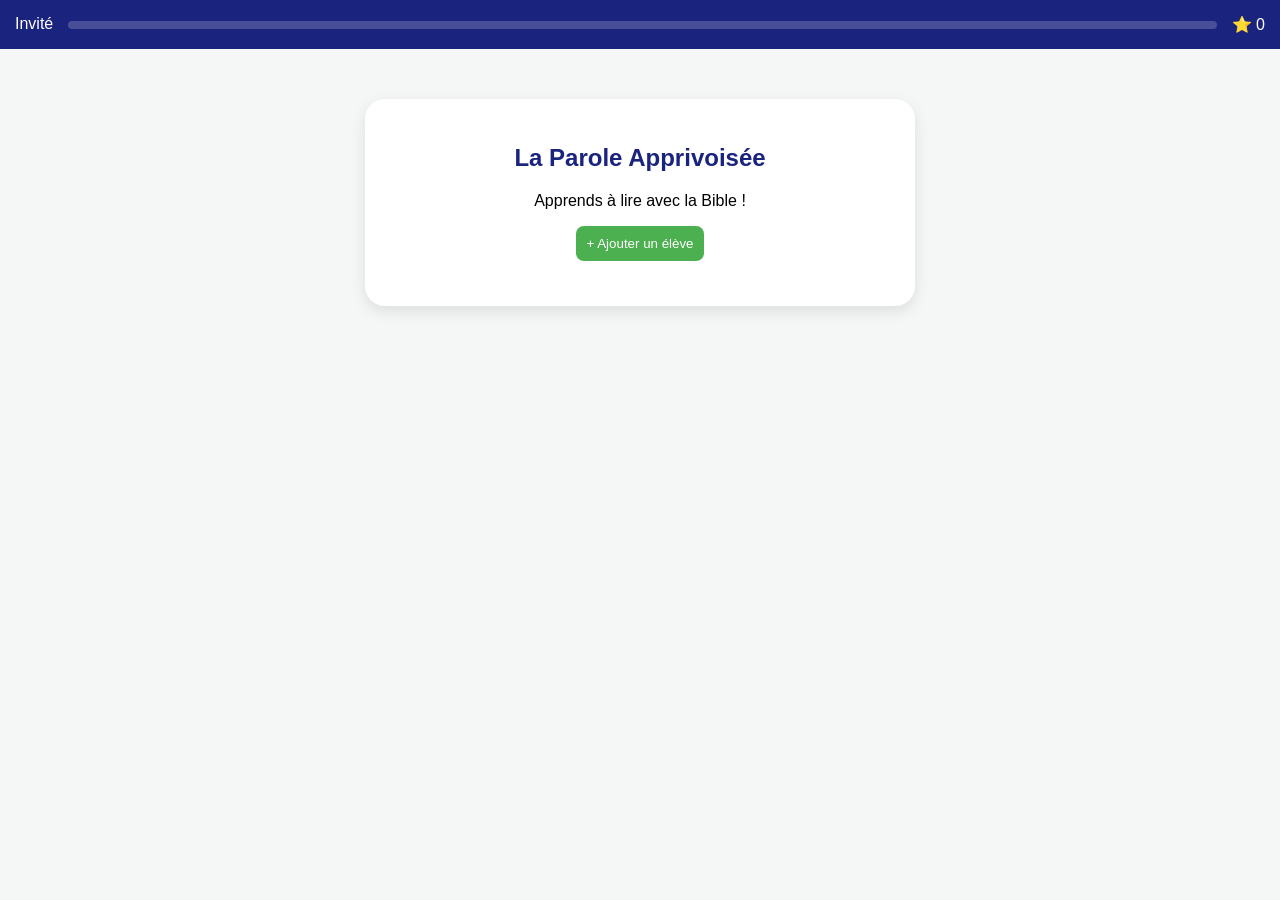
==== commit bd78a3ba: "Update index.html" ====
--- a/index.html
+++ b/index.html
@@ -1,1999 +1,54 @@
 <!DOCTYPE html>
 <html lang="fr">
 <head>
-<meta charset="UTF-8"/>
-<meta name="viewport" content="width=device-width, initial-scale=1.0, user-scalable=no"/>
-<title>La Parole Apprivoisée</title>
-<link rel="manifest" href="#" id="manifestLink"/>
-<meta name="theme-color" content="#534AB7"/>
-<meta name="mobile-web-app-capable" content="yes"/>
-<meta name="apple-mobile-web-app-capable" content="yes"/>
-<link href="https://fonts.googleapis.com/css2?family=Playfair+Display:wght@700&family=Lora:wght@400;600&display=swap" rel="stylesheet"/>
-<style>
-:root {
-  --violet: #534AB7;
-  --violet-dark: #3d3690;
-  --violet-light: #7a72d4;
-  --vert: #2ecc71;
-  --orange: #f39c12;
-  --rouge: #e74c3c;
-  --blanc: #ffffff;
-  --gris: #f4f3ff;
-  --texte: #1a1a2e;
-  --or: #FFD700;
-}
-
-* { box-sizing: border-box; margin: 0; padding: 0; -webkit-tap-highlight-color: transparent; }
-
-body {
-  font-family: 'Lora', serif;
-  background: var(--gris);
-  color: var(--texte);
-  min-height: 100vh;
-  overflow-x: hidden;
-}
-
-/* ===== ÉCRANS ===== */
-.screen {
-  display: none;
-  min-height: 100vh;
-  padding: 20px;
-  animation: fadeIn 0.3s ease;
-}
-.screen.active { display: flex; flex-direction: column; }
-
-@keyframes fadeIn { from { opacity: 0; transform: translateY(10px); } to { opacity: 1; transform: translateY(0); } }
-@keyframes bounce { 0%,100% { transform: translateY(0); } 50% { transform: translateY(-8px); } }
-@keyframes pulse { 0%,100% { transform: scale(1); } 50% { transform: scale(1.05); } }
-@keyframes glow { 0%,100% { box-shadow: 0 0 10px var(--or); } 50% { box-shadow: 0 0 30px var(--or); } }
-@keyframes starPop { 0% { transform: scale(0) rotate(0deg); opacity:0; } 60% { transform: scale(1.3) rotate(180deg); opacity:1; } 100% { transform: scale(1) rotate(360deg); opacity:1; } }
-
-/* ===== HEADER ===== */
-.app-header {
-  background: var(--violet);
-  color: var(--blanc);
-  padding: 16px 20px;
-  text-align: center;
-  position: sticky;
-  top: 0;
-  z-index: 100;
-  box-shadow: 0 2px 8px rgba(83,74,183,0.4);
-}
-.app-header h1 {
-  font-family: 'Playfair Display', serif;
-  font-size: 1.4rem;
-  letter-spacing: 0.5px;
-}
-.app-header .subtitle { font-size: 0.75rem; opacity: 0.85; margin-top: 2px; }
-
-/* ===== BOUTONS ===== */
-.btn {
-  display: flex;
-  align-items: center;
-  justify-content: center;
-  gap: 12px;
-  padding: 18px 24px;
-  border: none;
-  border-radius: 16px;
-  font-family: 'Lora', serif;
-  font-size: 1.1rem;
-  font-weight: 600;
-  cursor: pointer;
-  transition: all 0.2s;
-  width: 100%;
-  margin: 8px 0;
-  -webkit-user-select: none;
-}
-.btn:active { transform: scale(0.96); }
-.btn-primary { background: var(--violet); color: var(--blanc); box-shadow: 0 4px 15px rgba(83,74,183,0.35); }
-.btn-primary:active { background: var(--violet-dark); }
-.btn-secondary { background: var(--blanc); color: var(--violet); border: 2px solid var(--violet); }
-.btn-vert { background: var(--vert); color: var(--blanc); box-shadow: 0 4px 15px rgba(46,204,113,0.35); }
-.btn-orange { background: var(--orange); color: var(--blanc); box-shadow: 0 4px 15px rgba(243,156,18,0.35); }
-.btn-icon { font-size: 1.6rem; min-width: 44px; }
-.btn-sm { padding: 12px 18px; font-size: 0.95rem; border-radius: 12px; }
-.btn-rond {
-  width: 64px; height: 64px; border-radius: 50%; border: none;
-  font-size: 1.8rem; cursor: pointer; transition: all 0.2s;
-  display: flex; align-items: center; justify-content: center;
-  box-shadow: 0 4px 12px rgba(0,0,0,0.2);
-}
-.btn-rond:active { transform: scale(0.9); }
-
-/* ===== ÉCRAN ACCUEIL ===== */
-#screen-accueil {
-  align-items: center;
-  justify-content: center;
-  background: linear-gradient(160deg, var(--violet) 0%, var(--violet-dark) 60%, #2d2850 100%);
-  color: var(--blanc);
-  text-align: center;
-  padding: 40px 30px;
-  gap: 30px;
-}
-.logo-container { animation: pulse 3s infinite; }
-.logo-svg { width: 120px; height: 120px; filter: drop-shadow(0 8px 20px rgba(0,0,0,0.4)); }
-.app-title {
-  font-family: 'Playfair Display', serif;
-  font-size: 2rem;
-  line-height: 1.2;
-  text-shadow: 0 2px 10px rgba(0,0,0,0.3);
-}
-.app-tagline { font-size: 1rem; opacity: 0.9; line-height: 1.5; }
-.mode-grid { display: grid; grid-template-columns: 1fr 1fr; gap: 16px; width: 100%; max-width: 380px; }
-.mode-card {
-  background: rgba(255,255,255,0.15);
-  border: 2px solid rgba(255,255,255,0.3);
-  border-radius: 20px;
-  padding: 24px 16px;
-  cursor: pointer;
-  transition: all 0.2s;
-  text-align: center;
-  backdrop-filter: blur(4px);
-}
-.mode-card:active { transform: scale(0.95); background: rgba(255,255,255,0.25); }
-.mode-card .mode-icon { font-size: 3rem; margin-bottom: 8px; }
-.mode-card .mode-label { font-size: 1rem; font-weight: 600; }
-.mode-card .mode-desc { font-size: 0.75rem; opacity: 0.8; margin-top: 4px; }
-
-/* ===== MODE ENFANT ===== */
-body.mode-enfant .btn { font-size: 1.25rem; padding: 22px 28px; border-radius: 20px; }
-body.mode-enfant .btn-icon { font-size: 2rem; }
-body.mode-enfant .app-header h1 { font-size: 1.6rem; }
-body.mode-enfant .word-badge { font-size: 1.6rem; padding: 14px 20px; }
-body.mode-enfant .quiz-option { font-size: 1.4rem; padding: 22px; }
-body.mode-enfant .verse-word { font-size: 1.5rem; }
-body.mode-enfant .syllabe-btn { font-size: 1.4rem; padding: 18px 24px; }
-
-/* ===== SÉLECTION LIVRE/CHAPITRE ===== */
-.section-titre {
-  font-family: 'Playfair Display', serif;
-  font-size: 1.3rem;
-  color: var(--violet);
-  margin: 20px 0 12px;
-  padding-bottom: 8px;
-  border-bottom: 2px solid var(--violet-light);
-}
-.livre-grid {
-  display: grid;
-  grid-template-columns: repeat(auto-fill, minmax(90px, 1fr));
-  gap: 8px;
-  margin-bottom: 20px;
-}
-.livre-btn {
-  background: var(--blanc);
-  border: 2px solid var(--violet-light);
-  border-radius: 10px;
-  padding: 10px 6px;
-  text-align: center;
-  cursor: pointer;
-  transition: all 0.15s;
-  font-family: 'Lora', serif;
-  font-size: 0.75rem;
-  font-weight: 600;
-  color: var(--violet);
-  line-height: 1.3;
-}
-.livre-btn:active, .livre-btn.selected {
-  background: var(--violet);
-  color: var(--blanc);
-  border-color: var(--violet);
-}
-.livre-btn.completed { border-color: var(--vert); color: var(--vert); }
-.livre-btn.completed.selected { background: var(--vert); color: var(--blanc); }
-.chap-grid {
-  display: grid;
-  grid-template-columns: repeat(auto-fill, minmax(60px, 1fr));
-  gap: 8px;
-  margin-bottom: 20px;
-}
-.chap-btn {
-  background: var(--blanc);
-  border: 2px solid var(--violet-light);
-  border-radius: 10px;
-  padding: 14px 8px;
-  text-align: center;
-  cursor: pointer;
-  font-family: 'Lora', serif;
-  font-size: 1rem;
-  font-weight: 600;
-  color: var(--violet);
-  transition: all 0.15s;
-}
-.chap-btn:active, .chap-btn.selected {
-  background: var(--violet);
-  color: var(--blanc);
-  border-color: var(--violet);
-}
-.chap-btn.completed { border-color: var(--vert); color: var(--vert); }
-
-/* ===== CHARGEMENT ===== */
-.loading-box {
-  background: var(--blanc);
-  border-radius: 20px;
-  padding: 30px;
-  text-align: center;
-  box-shadow: 0 4px 20px rgba(83,74,183,0.15);
-  margin: 20px 0;
-}
-.loading-spinner {
-  width: 50px; height: 50px;
-  border: 4px solid var(--violet-light);
-  border-top-color: var(--violet);
-  border-radius: 50%;
-  animation: spin 0.8s linear infinite;
-  margin: 0 auto 16px;
-}
-@keyframes spin { to { transform: rotate(360deg); } }
-.progress-bar-outer {
-  background: #e0deff;
-  border-radius: 10px;
-  height: 12px;
-  overflow: hidden;
-  margin-top: 12px;
-}
-.progress-bar-inner {
-  background: var(--violet);
-  height: 100%;
-  border-radius: 10px;
-  transition: width 0.3s;
-}
-
-/* ===== LECTURE ===== */
-.verset-header {
-  display: flex;
-  align-items: center;
-  justify-content: space-between;
-  background: var(--violet);
-  color: var(--blanc);
-  border-radius: 14px;
-  padding: 14px 18px;
-  margin-bottom: 16px;
-}
-.verset-ref { font-size: 0.9rem; opacity: 0.9; }
-.verset-nav { display: flex; gap: 10px; }
-
-.verset-texte {
-  background: var(--blanc);
-  border-radius: 16px;
-  padding: 20px;
-  line-height: 2.2;
-  box-shadow: 0 2px 12px rgba(83,74,183,0.1);
-  margin-bottom: 16px;
-  min-height: 120px;
-}
-.verse-word {
-  display: inline-block;
-  font-family: 'Lora', serif;
-  font-size: 1.2rem;
-  cursor: pointer;
-  padding: 4px 6px;
-  border-radius: 6px;
-  margin: 2px;
-  transition: all 0.2s;
-  line-height: 1.6;
-}
-.verse-word:hover { background: #e8e6ff; }
-.verse-word.lecture-active {
-  background: var(--violet);
-  color: var(--blanc);
-  transform: scale(1.12);
-  box-shadow: 0 3px 10px rgba(83,74,183,0.5);
-}
-.verse-word.syllabe-active {
-  background: var(--orange);
-  color: var(--blanc);
-  transform: scale(1.08);
-}
-.verse-word.appris {
-  color: var(--vert);
-  font-weight: 600;
-}
-
-/* Syllabe mise en valeur */
-.syl-span {
-  display: inline;
-  transition: all 0.15s;
-}
-.syl-span.syl-lit {
-  background: var(--orange);
-  color: var(--blanc);
-  border-radius: 4px;
-  padding: 0 2px;
-}
-
-.controles-lecture {
-  display: flex;
-  gap: 10px;
-  margin-bottom: 16px;
-  flex-wrap: wrap;
-}
-.vitesse-box {
-  background: var(--blanc);
-  border-radius: 12px;
-  padding: 12px 16px;
-  display: flex;
-  align-items: center;
-  gap: 12px;
-  box-shadow: 0 2px 8px rgba(83,74,183,0.1);
-  margin-bottom: 12px;
-}
-.vitesse-label { font-size: 0.85rem; color: var(--violet); font-weight: 600; }
-.vitesse-slider {
-  -webkit-appearance: none;
-  width: 140px;
-  height: 8px;
-  border-radius: 4px;
-  background: #ddd;
-  outline: none;
-}
-.vitesse-slider::-webkit-slider-thumb {
-  -webkit-appearance: none;
-  width: 24px; height: 24px;
-  border-radius: 50%;
-  background: var(--violet);
-  cursor: pointer;
-}
-
-/* ===== ÉTAPES PÉDAGOGIQUES ===== */
-.etape-badge {
-  background: var(--violet);
-  color: var(--blanc);
-  border-radius: 12px;
-  padding: 8px 16px;
-  font-size: 0.9rem;
-  font-weight: 600;
-  text-align: center;
-  margin-bottom: 12px;
-}
-.etape-instructions {
-  background: #fffbf0;
-  border-left: 4px solid var(--orange);
-  border-radius: 0 12px 12px 0;
-  padding: 14px 16px;
-  font-size: 0.95rem;
-  line-height: 1.6;
-  margin-bottom: 16px;
-}
-
-/* ===== QUIZ ===== */
-.quiz-question {
-  background: var(--violet);
-  color: var(--blanc);
-  border-radius: 16px;
-  padding: 20px;
-  text-align: center;
-  margin-bottom: 20px;
-  font-size: 1.2rem;
-  font-weight: 600;
-}
-.quiz-mot-cible {
-  font-size: 2rem;
-  font-family: 'Playfair Display', serif;
-  margin: 8px 0;
-  letter-spacing: 2px;
-}
-.quiz-options {
-  display: flex;
-  flex-direction: column;
-  gap: 14px;
-  margin-bottom: 16px;
-}
-.quiz-option {
-  background: var(--blanc);
-  border: 3px solid var(--violet-light);
-  border-radius: 16px;
-  padding: 18px 20px;
-  font-family: 'Lora', serif;
-  font-size: 1.2rem;
-  font-weight: 600;
-  cursor: pointer;
-  transition: all 0.2s;
-  text-align: center;
-  letter-spacing: 1px;
-  display: flex;
-  align-items: center;
-  justify-content: center;
-  gap: 10px;
-}
-.quiz-option:active { transform: scale(0.97); }
-.quiz-option.correct {
-  background: var(--vert);
-  color: var(--blanc);
-  border-color: var(--vert);
-  animation: pulse 0.4s;
-}
-.quiz-option.incorrect {
-  background: #ffe0e0;
-  border-color: var(--rouge);
-  color: var(--rouge);
-}
-.quiz-option.disabled { pointer-events: none; opacity: 0.6; }
-.quiz-option.bounce { animation: bounce 0.6s; }
-
-/* Syllabe quiz */
-.syllabe-grid {
-  display: grid;
-  grid-template-columns: repeat(3, 1fr);
-  gap: 12px;
-  margin: 16px 0;
-}
-.syllabe-btn {
-  background: var(--blanc);
-  border: 3px solid var(--violet-light);
-  border-radius: 14px;
-  padding: 16px 10px;
-  font-family: 'Lora', serif;
-  font-size: 1.2rem;
-  font-weight: 600;
-  cursor: pointer;
-  text-align: center;
-  color: var(--violet);
-  transition: all 0.2s;
-}
-.syllabe-btn:active { transform: scale(0.95); }
-.syllabe-btn.correct { background: var(--vert); color: var(--blanc); border-color: var(--vert); }
-.syllabe-btn.incorrect { background: #ffe0e0; color: var(--rouge); border-color: var(--rouge); }
-
-/* ===== RÉCOMPENSES ===== */
-.recompense-box {
-  background: linear-gradient(135deg, var(--violet), var(--violet-dark));
-  color: var(--blanc);
-  border-radius: 20px;
-  padding: 30px 20px;
-  text-align: center;
-  margin: 20px 0;
-  box-shadow: 0 6px 25px rgba(83,74,183,0.4);
-}
-.etoiles-container { display: flex; justify-content: center; gap: 12px; margin: 16px 0; }
-.etoile {
-  font-size: 2.5rem;
-  display: inline-block;
-  animation: starPop 0.5s ease-out forwards;
-  opacity: 0;
-}
-.etoile:nth-child(1) { animation-delay: 0.1s; }
-.etoile:nth-child(2) { animation-delay: 0.3s; }
-.etoile:nth-child(3) { animation-delay: 0.5s; }
-
-/* ===== DÉFINITION ===== */
-.def-popup {
-  position: fixed;
-  bottom: -100%;
-  left: 0; right: 0;
-  background: var(--blanc);
-  border-radius: 24px 24px 0 0;
-  padding: 24px 24px 40px;
-  box-shadow: 0 -8px 30px rgba(0,0,0,0.2);
-  transition: bottom 0.3s ease;
-  z-index: 200;
-  max-height: 40vh;
-}
-.def-popup.visible { bottom: 0; }
-.def-titre {
-  font-family: 'Playfair Display', serif;
-  font-size: 1.6rem;
-  color: var(--violet);
-  margin-bottom: 8px;
-}
-.def-texte { font-size: 1.05rem; line-height: 1.6; color: var(--texte); }
-.def-close {
-  position: absolute;
-  top: 16px; right: 16px;
-  font-size: 1.5rem;
-  cursor: pointer;
-  color: var(--violet);
-  background: none;
-  border: none;
-}
-
-/* ===== PASTEUR / SUIVI ===== */
-.suivi-card {
-  background: var(--blanc);
-  border-radius: 16px;
-  padding: 18px;
-  margin-bottom: 12px;
-  box-shadow: 0 2px 10px rgba(83,74,183,0.1);
-}
-.suivi-nom { font-family: 'Playfair Display', serif; font-size: 1.2rem; color: var(--violet); }
-.suivi-stats { font-size: 0.9rem; color: #666; margin-top: 4px; }
-.suivi-barre {
-  height: 8px;
-  background: #e0deff;
-  border-radius: 4px;
-  overflow: hidden;
-  margin-top: 8px;
-}
-.suivi-barre-fill { height: 100%; background: var(--violet); border-radius: 4px; }
-
-/* ===== AUDIO INDICATOR ===== */
-.audio-indicator {
-  position: fixed;
-  top: 70px; right: 16px;
-  background: var(--orange);
-  color: var(--blanc);
-  border-radius: 50px;
-  padding: 6px 12px;
-  font-size: 0.8rem;
-  display: none;
-  align-items: center;
-  gap: 6px;
-  z-index: 150;
-  box-shadow: 0 3px 10px rgba(243,156,18,0.4);
-}
-.audio-indicator.visible { display: flex; }
-.audio-dot {
-  width: 8px; height: 8px;
-  background: var(--blanc);
-  border-radius: 50%;
-  animation: pulse 0.8s infinite;
-}
-
-/* ===== BOTTOM NAV ===== */
-.bottom-nav {
-  position: fixed;
-  bottom: 0; left: 0; right: 0;
-  background: var(--blanc);
-  border-top: 1px solid #e0deff;
-  display: flex;
-  padding: 8px 0 env(safe-area-inset-bottom, 8px);
-  box-shadow: 0 -2px 10px rgba(0,0,0,0.08);
-  z-index: 100;
-}
-.nav-btn {
-  flex: 1;
-  display: flex;
-  flex-direction: column;
-  align-items: center;
-  gap: 3px;
-  padding: 8px;
-  border: none;
-  background: none;
-  cursor: pointer;
-  color: #999;
-  font-family: 'Lora', serif;
-  font-size: 0.7rem;
-  transition: color 0.2s;
-}
-.nav-btn .nav-icon { font-size: 1.5rem; }
-.nav-btn.active { color: var(--violet); }
-
-/* ===== OVERLAY ===== */
-.overlay {
-  position: fixed;
-  inset: 0;
-  background: rgba(0,0,0,0.5);
-  z-index: 190;
-  display: none;
-}
-.overlay.visible { display: block; }
-
-/* ===== SCROLL + PADDING ===== */
-.screen-content {
-  flex: 1;
-  overflow-y: auto;
-  padding-bottom: 80px;
-}
-.pb80 { padding-bottom: 80px; }
-/* L'écran accueil n'a pas de bottom-nav — pas besoin du padding */
-#screen-accueil { padding-bottom: 40px; }
-
-/* ===== WORD BADGE (définitions) ===== */
-.word-badge {
-  display: inline-flex;
-  align-items: center;
-  gap: 6px;
-  background: var(--blanc);
-  border: 2px solid var(--violet-light);
-  border-radius: 50px;
-  padding: 8px 14px;
-  font-family: 'Lora', serif;
-  font-size: 1.1rem;
-  font-weight: 600;
-  color: var(--violet);
-  margin: 4px;
-  cursor: pointer;
-  transition: all 0.2s;
-}
-.word-badge:active { background: var(--violet); color: var(--blanc); }
-
-/* ===== RESPONSIVE ===== */
-@media (min-width: 480px) {
-  .quiz-options { flex-direction: row; flex-wrap: wrap; }
-  .quiz-option { flex: 1 1 45%; }
-}
-
-</style>
+    <meta charset="UTF-8"/>
+    <meta name="viewport" content="width=device-width, initial-scale=1.0, user-scalable=no"/>
+    <title>La Parole Apprivoisée</title>
+    <link rel="manifest" href="./manifest.json" />
+    <meta name="theme-color" content="#1a237e"/>
+    <meta name="mobile-web-app-capable" content="yes"/>
+    <meta name="apple-mobile-web-app-capable" content="yes"/>
+    <link href="style.css" rel="stylesheet" />
 </head>
 <body>
 
-<!-- AUDIO INDICATOR -->
-<div class="audio-indicator" id="audioIndicator">
-  <div class="audio-dot"></div>
-  <span id="audioText">Lecture...</span>
-</div>
-
-<!-- DÉFINITION POPUP -->
-<div class="overlay" id="defOverlay" onclick="fermerDef()"></div>
-<div class="def-popup" id="defPopup">
-  <button class="def-close" onclick="fermerDef()">✕</button>
-  <div class="def-titre" id="defTitre">Mot</div>
-  <div class="def-texte" id="defTexte">Définition</div>
-</div>
-
-<!-- ════════════════════════════════════════════
-     ÉCRAN ACCUEIL
-════════════════════════════════════════════ -->
-<div class="screen active" id="screen-accueil">
-  <div class="logo-container">
-    <svg class="logo-svg" viewBox="0 0 120 120" xmlns="http://www.w3.org/2000/svg">
-      <rect width="120" height="120" rx="28" fill="white" fill-opacity="0.15"/>
-      <line x1="60" y1="20" x2="60" y2="100" stroke="white" stroke-width="12" stroke-linecap="round"/>
-      <line x1="30" y1="48" x2="90" y2="48" stroke="white" stroke-width="12" stroke-linecap="round"/>
-    </svg>
-  </div>
-  <div class="app-title">La Parole<br/>Apprivoisée</div>
-  <div class="app-tagline">Apprends à lire avec la Bible<br/>Louis Segond 1910</div>
-  <div class="mode-grid">
-    <div class="mode-card" onclick="choisirMode('enfant')">
-      <div class="mode-icon">🧒</div>
-      <div class="mode-label">Enfant</div>
-      <div class="mode-desc">Grandes lettres, voix douce</div>
-    </div>
-    <div class="mode-card" onclick="choisirMode('adulte')">
-      <div class="mode-icon">📖</div>
-      <div class="mode-label">Adulte</div>
-      <div class="mode-desc">Sobre et spirituel</div>
-    </div>
-  </div>
-  <div style="font-size:0.75rem;opacity:0.7;text-align:center;margin-top:8px;">
-    Touche ton mode pour commencer
-  </div>
-  <div id="bible-status" style="
-    margin-top:16px;
-    background:rgba(255,255,255,0.12);
-    border-radius:50px;
-    padding:6px 14px;
-    font-size:0.72rem;
-    display:flex;align-items:center;gap:7px;
-    transition:opacity 0.4s;
-  ">
-    <span id="bible-status-dot" style="width:8px;height:8px;border-radius:50%;background:#aaa;display:inline-block;"></span>
-    <span id="bible-status-txt">Chargement de la Bible...</span>
-  </div>
-</div>
-
-<!-- ════════════════════════════════════════════
-     ÉCRAN SÉLECTION LIVRE
-════════════════════════════════════════════ -->
-<div class="screen" id="screen-livres">
-  <div class="app-header">
-    <h1>📚 Choix du Livre</h1>
-    <div class="subtitle">Touche un livre de la Bible</div>
-  </div>
-  <div class="screen-content" style="padding:16px;">
-    <button class="btn btn-secondary btn-sm" style="width:auto;margin-bottom:16px;" onclick="allerAccueil()">
-      ← Accueil
-    </button>
-    <div class="section-titre">📜 Ancien Testament</div>
-    <div class="livre-grid" id="grid-ancien"></div>
-    <div class="section-titre">✝️ Nouveau Testament</div>
-    <div class="livre-grid" id="grid-nouveau"></div>
-  </div>
-</div>
-
-<!-- ════════════════════════════════════════════
-     ÉCRAN SÉLECTION CHAPITRE
-════════════════════════════════════════════ -->
-<div class="screen" id="screen-chapitres">
-  <div class="app-header">
-    <h1 id="header-livre">Chapitres</h1>
-    <div class="subtitle">Choisis un chapitre</div>
-  </div>
-  <div class="screen-content" style="padding:16px;">
-    <button class="btn btn-secondary btn-sm" style="width:auto;margin-bottom:16px;" onclick="afficherLivres()">
-      ← Livres
-    </button>
-    <div id="chapitres-loading" class="loading-box" style="display:none;">
-      <div class="loading-spinner"></div>
-      <div id="chapitres-loading-text">Chargement...</div>
-      <div class="progress-bar-outer"><div class="progress-bar-inner" id="chapitres-progress" style="width:0%"></div></div>
-    </div>
-    <div class="chap-grid" id="grid-chapitres"></div>
-  </div>
-</div>
-
-<!-- ════════════════════════════════════════════
-     ÉCRAN LECTURE
-════════════════════════════════════════════ -->
-<div class="screen" id="screen-lecture">
-  <div class="app-header">
-    <h1 id="header-lecture">Lecture</h1>
-    <div class="subtitle" id="header-lecture-sub">Écoute et suis</div>
-  </div>
-  <div class="screen-content" style="padding:16px;">
-
-        <div class="vitesse-box">
-      <span class="vitesse-label">🔊 Vitesse</span>
-      <input type="range" class="vitesse-slider" id="vitesseSlider" min="0.5" max="1.5" step="0.1" value="0.85"
-             oninput="changerVitesse(this.value)"/>
-      <span id="vitesseVal" style="font-size:0.85rem;color:var(--violet);min-width:30px;">0.85</span>
+    <div id="status-bar">
+        <span id="user-name">Invité</span>
+        <div class="progress-container">
+            <div id="progress-bar-inner"></div>
+        </div>
+        <span id="star-count">⭐ 0</span>
     </div>
 
-    <div class="verset-header">   <div>
-        <div class="verset-ref" id="verset-ref">Genèse 1:1</div>
-        <div style="font-size:0.75rem;opacity:0.8;" id="verset-progres">Verset 1/31</div>
-      </div>
-      <div class="verset-nav">
-        <button class="btn-rond" style="background:rgba(255,255,255,0.2);color:white;font-size:1.2rem;" onclick="versetPrecedent()">◀</button>
-        <button class="btn-rond" style="background:rgba(255,255,255,0.2);color:white;font-size:1.2rem;" onclick="versetSuivant()">▶</button>
-      </div>
-    </div>
+    <section id="screen-home" class="card" style="margin-top: 50px;">
+        <h1 style="color: var(--primary);">La Parole Apprivoisée</h1>
+        <p>Apprends à lire avec la Bible !</p>
+        <button class="btn-add" onclick="creerEleve()">+ Ajouter un élève</button>
+        <div id="liste-eleves" class="grid-menu"></div>
+    </section>
 
-    <div class="verset-texte" id="verset-texte">
-      <!-- Les mots du verset apparaissent ici -->
-    </div>
+    <section id="screen-lecture" class="card hidden" style="margin-top: 50px;">
+        <h2 id="ref-verset" style="color: var(--primary);">Livre Chapitre:Verset</h2>
+        <p id="texte-verset" style="font-size: 1.5rem; line-height: 2; text-align: left;"></p>
+        <button class="btn-main" onclick="passerAuQuiz()" style="margin-top: 20px;">J'ai lu ! Jouons 🎯</button>
+    </section>
 
-    <div class="etape-badge" id="etape-badge">Étape 1 — Écoute</div>
-    <div class="etape-instructions" id="etape-instructions">
-      Écoute attentivement le verset lu à voix haute.
-    </div>
+    <section id="screen-quiz" class="card hidden" style="margin-top: 50px;">
+        <h2>Trouve la bonne syllabe pour :</h2>
+        <h1 id="mot-target" style="font-size: 3rem; margin: 20px 0;">...</h1>
+        <div id="syllabes-choices" class="grid-menu" style="margin-top: 30px;"></div>
+    </section>
 
-    <!-- Contrôles lecture -->
-    <div id="controles-ecoute" class="controles-lecture">
-      <button class="btn btn-primary" style="flex:1;" onclick="lireVersetComplet()">
-        <span class="btn-icon">🔊</span> Écouter
-      </button>
-      <button class="btn btn-secondary" style="flex:1;" onclick="lireMotAMot()">
-        <span class="btn-icon">👆</span> Mot par mot
-      </button>
-    </div>
-
-    <!-- Contrôles navigation étapes -->
-    <div id="controles-etapes" style="display:none;">
-      <button class="btn btn-vert" onclick="etapeSuivante()">
-        <span class="btn-icon">▶</span> Continuer
-      </button>
-    </div>
-
-    <!-- Quiz syllabe -->
-    <div id="quiz-syllabe-zone" style="display:none;">
-      <div class="quiz-question">
-        🔤 Touche la bonne syllabe
-        <div class="quiz-mot-cible" id="syllabe-mot-cible">—</div>
-      </div>
-      <div class="syllabe-grid" id="syllabe-options"></div>
-      <button class="btn btn-secondary btn-sm" style="margin-top:8px;" onclick="ecouter_mot_quiz()">
-        🔊 Réécouter ce mot
-      </button>
-    </div>
-
-    <!-- Quiz reconnaissance -->
-    <div id="quiz-reco-zone" style="display:none;">
-      <div class="quiz-question">
-        👂 Quel mot as-tu entendu ?
-        <div style="font-size:0.85rem;margin-top:6px;opacity:0.9;">Touche le bon mot</div>
-      </div>
-      <button class="btn btn-orange btn-sm" style="margin-bottom:12px;" onclick="rejouerQuizReco()">
-        🔊 Réécouter
-      </button>
-      <div class="quiz-options" id="reco-options"></div>
-    </div>
-
-    <!-- Récompense verset -->
-    <div id="recompense-zone" style="display:none;">
-      <div class="recompense-box">
-        <div style="font-size:1.6rem;font-weight:700;margin-bottom:8px;">🎉 Bravo !</div>
-        <div class="etoiles-container" id="etoiles-box"></div>
-        <div style="font-size:1rem;margin-top:10px;" id="recompense-msg">Tu as terminé ce verset !</div>
-      </div>
-      <button class="btn btn-primary" onclick="versetSuivant()">
-        <span class="btn-icon">▶</span> Verset suivant
-      </button>
-      <button class="btn btn-secondary" onclick="afficherChapitres()">
-        <span class="btn-icon">📋</span> Choisir autre chapitre
-      </button>
-    </div>
-
-  </div>
-
-  <!-- Bottom Nav -->
-  <nav class="bottom-nav">
-    <button class="nav-btn active" onclick="afficherLivres()">
-      <span class="nav-icon">📚</span>Bible
-    </button>
-    <button class="nav-btn" onclick="lireVersetComplet()">
-      <span class="nav-icon">🔊</span>Écouter
-    </button>
-    <button class="nav-btn" onclick="afficherPasteur()">
-      <span class="nav-icon">✝️</span>Pasteur
-    </button>
-  </nav>
-</div>
-
-<!-- ════════════════════════════════════════════
-     ÉCRAN PASTEUR
-════════════════════════════════════════════ -->
-<div class="screen" id="screen-pasteur">
-  <div class="app-header">
-    <h1>✝️ Suivi Pasteur</h1>
-    <div class="subtitle">Tableau de progression</div>
-  </div>
-  <div class="screen-content" style="padding:16px;">
-    <button class="btn btn-secondary btn-sm" style="width:auto;margin-bottom:16px;" onclick="retourLecture()">
-      ← Retour
-    </button>
-    <div id="suivi-eleves"></div>
-    <div style="margin-top:16px;">
-      <div class="section-titre">Ajouter un élève</div>
-      <div style="display:flex;gap:10px;margin-bottom:10px;">
-        <input type="text" id="nouvelEleve" placeholder="Prénom de l'élève"
-          style="flex:1;padding:14px;border:2px solid var(--violet-light);border-radius:12px;font-family:'Lora',serif;font-size:1rem;"/>
-        <button class="btn btn-primary" style="width:auto;padding:14px 20px;margin:0;" onclick="ajouterEleve()">
-          ➕
-        </button>
-      </div>
-      <button class="btn btn-orange btn-sm" onclick="exporterSuivi()">
-        📤 Exporter en texte
-      </button>
-    </div>
-  </div>
-</div>
-
-<script>
-// ═══════════════════════════════════════════════════════════
-//  LA PAROLE APPRIVOISÉE — Phase 1 complète
-//  Version 2.1 — Corrections bugs (2026-04-02)
-//  Fixes: TTS contractions, quiz-reco data-mot, anti-boucle
-//         répétition, afficherEtape controles, choisirMode null-safe
-// ═══════════════════════════════════════════════════════════
-
-// ─── CONSTANTES ─────────────────────────────────────────
-// Fichier Bible complet servi statiquement (même dossier que index.html)
-const BIBLE_JSON_URL = './segond_1910.json';
-// Fallback API getbible (chapitre par chapitre, URL correcte v2)
-const API_BASE = 'https://api.getbible.net/v2/lsg/'; // /lsg/{bookNum}/{chapNum}.json
-const CACHE_PREFIX = 'lpa_bible_';
-const VITESSE_DEFAULT = 0.85;
-const DELAI_REPETITION = 6000; // ms avant répétition audio
-
-// ─── BIBLE EN MÉMOIRE ────────────────────────────────────
-// Après chargement : bibleData[bookNum][chapNum][verseNum] = "texte"
-let bibleData = null;
-let bibleChargee = false;
-let bibleChargementEnCours = false;
-let bibleChargementCallbacks = [];
-
-async function chargerBibleComplete() {
-  if (bibleChargee) return true;
-  if (bibleChargementEnCours) {
-    return new Promise(resolve => bibleChargementCallbacks.push(resolve));
-  }
-  bibleChargementEnCours = true;
-
-  // Calculer l'URL absolue réelle tentée (utile pour debug)
-  const urlAbsolue = new URL(BIBLE_JSON_URL, location.href).href;
-  console.log('[Bible] Tentative fetch :', urlAbsolue);
-  majStatut('⏳', 'Chargement Bible...', '#aaa');
-
-  try {
-    const resp = await fetch(BIBLE_JSON_URL);
-    if (!resp.ok) throw new Error('HTTP ' + resp.status + ' — ' + urlAbsolue);
-    majStatut('⏳', 'Lecture des versets...', '#f39c12');
-    const data = await resp.json();
-    if (!data.verses || !Array.isArray(data.verses)) throw new Error('Format JSON inattendu');
-
-    bibleData = {};
-    for (const v of data.verses) {
-      const b = v.book, c = v.chapter, n = v.verse;
-      if (!bibleData[b]) bibleData[b] = {};
-      if (!bibleData[b][c]) bibleData[b][c] = {};
-      bibleData[b][c][n] = nettoyerTexte(v.text || '');
-    }
-    console.log('[Bible] OK — ' + data.verses.length + ' versets indexés');
-    bibleChargee = true;
-    bibleChargementEnCours = false;
-    bibleChargementCallbacks.forEach(cb => cb(true));
-    bibleChargementCallbacks = [];
-    return true;
-  } catch(e) {
-    console.warn('[Bible] ERREUR :', e.message);
-    majStatut('⚠️', 'Mode internet (Bible locale absente)', '#f39c12');
-    bibleData = {};
-    bibleChargee = true;
-    bibleChargementEnCours = false;
-    bibleChargementCallbacks.forEach(cb => cb(false));
-    bibleChargementCallbacks = [];
-    return false;
-  }
-}
-
-function majStatut(dot, texte, couleur) {
-  const d = document.getElementById('bible-status-dot');
-  const t = document.getElementById('bible-status-txt');
-  if (d) d.style.background = couleur;
-  if (t) t.textContent = texte;
-}
-
-// Overlay de chargement — petit bandeau discret, ne bloque pas l'UI
-function afficherOverlayChargement() { /* non utilisé — chargement en arrière-plan silencieux */ }
-function cacherOverlayChargement() { /* non utilisé */ }
-
-// ─── LIVRES DE LA BIBLE ──────────────────────────────────
-const LIVRES = [
-  // Ancien Testament
-  {n:1,nom:"Genèse",abr:"Gn",chap:50},{n:2,nom:"Exode",abr:"Ex",chap:40},
-  {n:3,nom:"Lévitique",abr:"Lv",chap:27},{n:4,nom:"Nombres",abr:"Nb",chap:36},
-  {n:5,nom:"Deutéronome",abr:"Dt",chap:34},{n:6,nom:"Josué",abr:"Jos",chap:24},
-  {n:7,nom:"Juges",abr:"Jg",chap:21},{n:8,nom:"Ruth",abr:"Rt",chap:4},
-  {n:9,nom:"1 Samuel",abr:"1S",chap:31},{n:10,nom:"2 Samuel",abr:"2S",chap:24},
-  {n:11,nom:"1 Rois",abr:"1R",chap:22},{n:12,nom:"2 Rois",abr:"2R",chap:25},
-  {n:13,nom:"1 Chroniques",abr:"1Ch",chap:29},{n:14,nom:"2 Chroniques",abr:"2Ch",chap:36},
-  {n:15,nom:"Esdras",abr:"Esd",chap:10},{n:16,nom:"Néhémie",abr:"Né",chap:13},
-  {n:17,nom:"Esther",abr:"Est",chap:10},{n:18,nom:"Job",abr:"Jb",chap:42},
-  {n:19,nom:"Psaumes",abr:"Ps",chap:150},{n:20,nom:"Proverbes",abr:"Pr",chap:31},
-  {n:21,nom:"Ecclésiaste",abr:"Ec",chap:12},{n:22,nom:"Cantique",abr:"Ct",chap:8},
-  {n:23,nom:"Ésaïe",abr:"És",chap:66},{n:24,nom:"Jérémie",abr:"Jr",chap:52},
-  {n:25,nom:"Lamentations",abr:"Lm",chap:5},{n:26,nom:"Ézéchiel",abr:"Éz",chap:48},
-  {n:27,nom:"Daniel",abr:"Dn",chap:12},{n:28,nom:"Osée",abr:"Os",chap:14},
-  {n:29,nom:"Joël",abr:"Jl",chap:3},{n:30,nom:"Amos",abr:"Am",chap:9},
-  {n:31,nom:"Abdias",abr:"Ab",chap:1},{n:32,nom:"Jonas",abr:"Jon",chap:4},
-  {n:33,nom:"Michée",abr:"Mi",chap:7},{n:34,nom:"Nahoum",abr:"Na",chap:3},
-  {n:35,nom:"Habacuc",abr:"Ha",chap:3},{n:36,nom:"Sophonie",abr:"So",chap:3},
-  {n:37,nom:"Aggée",abr:"Ag",chap:2},{n:38,nom:"Zacharie",abr:"Za",chap:14},
-  {n:39,nom:"Malachie",abr:"Ml",chap:4},
-  // Nouveau Testament
-  {n:40,nom:"Matthieu",abr:"Mt",chap:28},{n:41,nom:"Marc",abr:"Mc",chap:16},
-  {n:42,nom:"Luc",abr:"Lc",chap:24},{n:43,nom:"Jean",abr:"Jn",chap:21},
-  {n:44,nom:"Actes",abr:"Ac",chap:28},{n:45,nom:"Romains",abr:"Rm",chap:16},
-  {n:46,nom:"1 Corinthiens",abr:"1Co",chap:16},{n:47,nom:"2 Corinthiens",abr:"2Co",chap:13},
-  {n:48,nom:"Galates",abr:"Ga",chap:6},{n:49,nom:"Éphésiens",abr:"Ép",chap:6},
-  {n:50,nom:"Philippiens",abr:"Ph",chap:4},{n:51,nom:"Colossiens",abr:"Col",chap:4},
-  {n:52,nom:"1 Thessaloniciens",abr:"1Th",chap:5},{n:53,nom:"2 Thessaloniciens",abr:"2Th",chap:3},
-  {n:54,nom:"1 Timothée",abr:"1Tm",chap:6},{n:55,nom:"2 Timothée",abr:"2Tm",chap:4},
-  {n:56,nom:"Tite",abr:"Ti",chap:3},{n:57,nom:"Philémon",abr:"Phm",chap:1},
-  {n:58,nom:"Hébreux",abr:"Hé",chap:13},{n:59,nom:"Jacques",abr:"Jc",chap:5},
-  {n:60,nom:"1 Pierre",abr:"1P",chap:5},{n:61,nom:"2 Pierre",abr:"2P",chap:3},
-  {n:62,nom:"1 Jean",abr:"1Jn",chap:5},{n:63,nom:"2 Jean",abr:"2Jn",chap:1},
-  {n:64,nom:"3 Jean",abr:"3Jn",chap:1},{n:65,nom:"Jude",abr:"Jude",chap:1},
-  {n:66,nom:"Apocalypse",abr:"Ap",chap:22}
-];
-
-// ─── DÉFINITIONS BIBLIQUES ────────────────────────────────
-const DEFINITIONS = {
-  "éternel": "C'est le nom de Dieu — Celui qui a toujours existé, qui existera toujours.",
-  "seigneur": "C'est Dieu lui-même, le maître de tout ce qui existe.",
-  "dieu": "Le Créateur du ciel et de la terre, Celui qui nous a faits.",
-  "grâce": "L'amour gratuit de Dieu pour nous, sans que nous le méritions.",
-  "foi": "Croire en Dieu et faire confiance à ses promesses.",
-  "salut": "Être sauvé du péché par Jésus-Christ pour vivre avec Dieu.",
-  "péché": "Ce qui est mal devant Dieu — désobéir à ses commandements.",
-  "prophète": "Une personne choisie par Dieu pour transmettre ses messages au peuple.",
-  "alliance": "Un accord solennel entre Dieu et son peuple, comme une promesse sacrée.",
-  "sacrificateur": "Un homme choisi pour offrir des sacrifices à Dieu au temple.",
-  "temple": "La maison de Dieu, un lieu saint où le peuple venait l'adorer.",
-  "tabernacle": "La tente sainte que Dieu a demandé à Moïse de construire pour le culte.",
-  "sabbat": "Le septième jour de la semaine, un jour de repos consacré à Dieu.",
-  "baptême": "Entrer dans l'eau pour montrer qu'on commence une nouvelle vie avec Jésus.",
-  "résurrection": "Revenir à la vie après la mort — Jésus est ressuscité le troisième jour.",
-  "évangile": "La bonne nouvelle que Jésus est venu sauver les hommes.",
-  "apôtre": "Un des douze disciples choisis par Jésus pour témoigner de lui.",
-  "disciple": "Une personne qui suit Jésus et apprend de lui.",
-  "esprit": "L'Esprit de Dieu, aussi appelé Esprit Saint, qui habite dans les croyants.",
-  "saint": "Séparé pour Dieu, pur et consacré à lui.",
-  "prière": "Parler avec Dieu, lui dire nos pensées, nos demandes, nos louanges.",
-  "louange": "Célébrer Dieu et le remercier pour tout ce qu'il est.",
-  "amen": "Un mot hébreu qui veut dire : c'est vrai, qu'il en soit ainsi.",
-  "alléluia": "Cri de joie qui veut dire : louez Dieu !",
-  "messie": "Le Sauveur envoyé par Dieu — en grec on dit Christ.",
-  "christ": "Le Sauveur promis par Dieu — c'est Jésus de Nazareth.",
-  "jugement": "Le moment où Dieu examinera la vie de chaque personne.",
-  "enfer": "Le lieu de séparation définitive d'avec Dieu.",
-  "paradis": "Le lieu de bonheur où les croyants seront avec Dieu pour toujours.",
-  "anges": "Des messagers de Dieu, des êtres spirituels qui servent Dieu.",
-  "miséricorde": "La bonté de Dieu qui pardonne et aide ceux qui souffrent.",
-  "gloire": "La grandeur et la lumière de Dieu, sa beauté et sa puissance.",
-  "bénédiction": "Une parole de Dieu qui apporte du bien, de la paix et de la joie.",
-  "malédiction": "Une parole qui éloigne de Dieu et apporte du malheur.",
-  "repentance": "Reconnaître ses péchés, en être triste et se tourner vers Dieu.",
-  "pardon": "Dieu efface nos fautes quand nous lui demandons pardon avec sincérité.",
-  "proverbe": "Une parole courte et sage qui enseigne comment bien vivre.",
-  "psaume": "Un chant ou une prière écrite pour louer Dieu.",
-  "berger": "Quelqu'un qui garde les moutons — Dieu est appelé notre berger car il nous garde."
-};
-
-// ─── ÉTAT GLOBAL ─────────────────────────────────────────
-let etat = {
-  mode: 'adulte',
-  livreActuel: null,
-  chapitreActuel: null,
-  versets: [],
-  versetIndex: 0,
-  etape: 1, // 1=écoute, 2=mot/mot, 3=quiz syllabe, 4=quiz reco, 5=récompense
-  vitesse: VITESSE_DEFAULT,
-  lectureEnCours: false,
-  motQuizIndex: 0,
-  syllabeQuizMot: '',
-  syllabeQuizBonne: '',
-  recoQuizMot: '',
-  timerRepetition: null,
-  motsRates: [],
-  eleves: JSON.parse(localStorage.getItem('lpa_eleves') || '[]'),
-  eleveActif: null,
-  progression: JSON.parse(localStorage.getItem('lpa_progression') || '{}'),
-};
-
-// ─── SPEECH SYNTHESIS ────────────────────────────────────
-let synthVoice = null;
-window.speechSynthesis.onvoiceschanged = () => {
-  const voices = window.speechSynthesis.getVoices();
-  synthVoice = voices.find(v => v.lang === 'fr-FR') ||
-               voices.find(v => v.lang.startsWith('fr')) ||
-               voices[0] || null;
-};
-// Appel initial pour déclencher le chargement
-setTimeout(() => {
-  const v = window.speechSynthesis.getVoices();
-  if (v.length) {
-    synthVoice = v.find(v => v.lang === 'fr-FR') || v.find(v => v.lang.startsWith('fr')) || v[0];
-  }
-}, 100);
-
-function normaliserTTS(texte) {
-  // Remplacer les contractions pour éviter "l apostrophe Éternel" sur Android
-  return (texte || '')
-    .replace(/l[''](\S)/gi, 'l $1')
-    .replace(/d[''](\S)/gi, 'd $1')
-    .replace(/j[''](\S)/gi, 'j $1')
-    .replace(/m[''](\S)/gi, 'm $1')
-    .replace(/n[''](\S)/gi, 'n $1')
-    .replace(/s[''](\S)/gi, 's $1')
-    .replace(/c[''](\S)/gi, 'c $1')
-    .replace(/qu[''](\S)/gi, 'qu $1');
-}
-
-function dire(texte, rate, onEnd) {
-  if (!texte) return;
-  window.speechSynthesis.cancel();
-  clearTimeout(etat.timerRepetition);
-
-  const utter = new SpeechSynthesisUtterance(normaliserTTS(texte));
-  utter.lang = 'fr-FR';
-  utter.rate = rate || etat.vitesse;
-  if (synthVoice) utter.voice = synthVoice;
-
-  // Indicateur audio
-  const ind = document.getElementById('audioIndicator');
-  const txt = document.getElementById('audioText');
-  if (ind && txt) {
-    ind.classList.add('visible');
-    const court = texte.length > 40 ? texte.substring(0, 40) + '…' : texte;
-    txt.textContent = court;
-  }
-
-  utter.onend = () => {
-    if (ind) ind.classList.remove('visible');
-    if (onEnd) onEnd();
-  };
-  utter.onerror = () => {
-    if (ind) ind.classList.remove('visible');
-  };
-
-  window.speechSynthesis.speak(utter);
-}
-
-function direLent(texte, onEnd) {
-  dire(texte, etat.mode === 'enfant' ? 0.65 : 0.75, onEnd);
-}
-
-function programmerRepetition(texte) {
-  clearTimeout(etat.timerRepetition);
-  const etapeAuLancement = etat.etape;
-  etat.timerRepetition = setTimeout(() => {
-    // N'exécuter que si on est toujours à la même étape (évite boucle après passage d'étape)
-    if (etat.etape !== etapeAuLancement) return;
-    dire(texte, null, () => programmerRepetition(texte));
-  }, DELAI_REPETITION);
-}
-
-// ─── NAVIGATION ÉCRANS ───────────────────────────────────
-function afficherEcran(id) {
-  document.querySelectorAll('.screen').forEach(s => s.classList.remove('active'));
-  const sc = document.getElementById('screen-' + id);
-  if (sc) {
-    sc.classList.add('active');
-    sc.scrollTop = 0;
-  }
-}
-
-function allerAccueil() {
-  window.speechSynthesis.cancel();
-  clearTimeout(etat.timerRepetition);
-  afficherEcran('accueil');
-  setTimeout(() => {
-    dire("Bienvenue ! Touche Enfant ou Adulte pour commencer.");
-  }, 500);
-}
-
-function choisirMode(mode) {
-  etat.mode = mode;
-  document.body.className = mode === 'enfant' ? 'mode-enfant' : '';
-  etat.vitesse = mode === 'enfant' ? 0.7 : 0.85;
-  const slider = document.getElementById('vitesseSlider');
-  const valEl = document.getElementById('vitesseVal');
-  if (slider) slider.value = etat.vitesse;
-  if (valEl) valEl.textContent = etat.vitesse.toFixed(2);
-  afficherLivres();
-}
-
-// ─── LIVRES ──────────────────────────────────────────────
-function afficherLivres() {
-  afficherEcran('livres');
-  const gA = document.getElementById('grid-ancien');
-  const gN = document.getElementById('grid-nouveau');
-  gA.innerHTML = '';
-  gN.innerHTML = '';
-
-  LIVRES.forEach(l => {
-    const prog = etat.progression[l.n] || {};
-    const chapTotal = l.chap;
-    const chapFaits = Object.keys(prog).length;
-    const fini = chapFaits >= chapTotal;
-
-    const btn = document.createElement('button');
-    btn.className = 'livre-btn' + (fini ? ' completed' : '');
-    btn.innerHTML = `<div>${l.abr}</div><div style="font-size:0.65rem;opacity:0.75">${l.nom.substring(0,10)}</div>`;
-    btn.onclick = () => choisirLivre(l);
-    (l.n <= 39 ? gA : gN).appendChild(btn);
-  });
-
-  setTimeout(() => {
-    dire("Touche un livre de la Bible pour choisir.");
-  }, 400);
-}
-
-// ─── CHAPITRES ────────────────────────────────────────────
-// Priorité 1 : bibleData (segond_1910.json chargé au démarrage) — INSTANTANÉ
-// Priorité 2 : localStorage cache (ancien chapitre déjà téléchargé)
-// Priorité 3 : API getbible /v2/lsg/{book}/{chap}.json — nécessite internet
-
-async function choisirLivre(livre) {
-  etat.livreActuel = livre;
-  afficherEcran('chapitres');
-  document.getElementById('header-livre').textContent = '📖 ' + livre.nom;
-
-  const grid = document.getElementById('grid-chapitres');
-  grid.innerHTML = '';
-  const prog = etat.progression[livre.n] || {};
-
-  // Si la Bible complète est chargée en mémoire, tous les chapitres sont dispo
-  const bibliqueDisponible = bibleChargee && bibleData && bibleData[livre.n];
-
-  for (let c = 1; c <= livre.chap; c++) {
-    const fini = prog[c] && prog[c].fini;
-    const dispo = bibliqueDisponible || localStorage.getItem(CACHE_PREFIX + livre.n + '_' + c);
-    const btn = document.createElement('button');
-    btn.className = 'chap-btn' + (fini ? ' completed' : '');
-    btn.id = 'chap-btn-' + c;
-    // Petite icône téléchargement si pas encore dispo
-    btn.innerHTML = dispo ? String(c) : c + '<span style="font-size:0.5rem;display:block;opacity:0.55">⬇</span>';
-    const chapNum = c;
-    btn.onclick = () => ouvrirChapitre(livre, chapNum);
-    grid.appendChild(btn);
-  }
-
-  setTimeout(() => {
-    dire('Livre de ' + livre.nom + '. Touche un numéro pour choisir le chapitre.');
-  }, 300);
-}
-
-function afficherChapitres() {
-  if (etat.livreActuel) choisirLivre(etat.livreActuel);
-}
-
-// Point d'entrée unique pour ouvrir un chapitre
-async function ouvrirChapitre(livre, numChapitre) {
-  // 1. Bible complète en mémoire ?
-  if (bibleChargee && bibleData && bibleData[livre.n] && bibleData[livre.n][numChapitre]) {
-    const versetsData = bibleData[livre.n][numChapitre]; // {1:"texte", 2:"texte", ...}
-    chargerChapitre(livre, numChapitre, versetsData);
-    return;
-  }
-
-  // 2. Cache localStorage ?
-  const cacheKey = CACHE_PREFIX + livre.n + '_' + numChapitre;
-  const cached = localStorage.getItem(cacheKey);
-  if (cached) {
-    chargerChapitre(livre, numChapitre, JSON.parse(cached));
-    return;
-  }
-
-  // 3. Fallback : API getbible (nécessite internet)
-  afficherEcranLecture_Chargement(livre, numChapitre);
-  dire('Je télécharge ' + livre.nom + ' chapitre ' + numChapitre + '. Un instant.');
-
-  try {
-    const url = API_BASE + livre.n + '/' + numChapitre + '.json';
-    const resp = await fetch(url);
-    if (!resp.ok) throw new Error('HTTP ' + resp.status);
-    const data = await resp.json();
-
-    // Structure API : { verses: { "1": {verse, text}, "2": {...}, ... } }
-    const versetsData = {};
-    if (data.verses) {
-      Object.values(data.verses).forEach(v => {
-        versetsData[v.verse] = nettoyerTexte(v.text || '');
-      });
-    } else {
-      throw new Error('Format API inattendu');
-    }
-
-    localStorage.setItem(cacheKey, JSON.stringify(versetsData));
-    chargerChapitre(livre, numChapitre, versetsData);
-
-  } catch(e) {
-    console.error('Erreur API chapitre:', e);
-    document.getElementById('verset-texte').innerHTML =
-      '<div style="text-align:center;padding:24px">' +
-        '<div style="font-size:2.5rem;margin-bottom:12px">⚠️</div>' +
-        '<div style="color:#c0392b;font-weight:600">Pas de connexion internet</div>' +
-        '<div style="font-size:0.85rem;color:#666;margin-top:8px;line-height:1.5">La Bible complète n'a pas pu être chargée.<br>Connecte-toi à internet et réessaie.</div>' +
-        '<button class="btn btn-primary" style="margin-top:16px" onclick="ouvrirChapitre(etat.livreActuel,' + numChapitre + ')">🔄 Réessayer</button>' +
-        '<button class="btn btn-secondary" style="margin-top:8px" onclick="afficherChapitres()">← Retour</button>' +
-      '</div>';
-    dire('Connexion internet nécessaire. Réessaie.');
-  }
-}
-
-function afficherEcranLecture_Chargement(livre, numChapitre) {
-  afficherEcran('lecture');
-  document.getElementById('header-lecture').textContent = '📖 ' + livre.nom + ' ' + numChapitre;
-  document.getElementById('verset-texte').innerHTML =
-    '<div style="text-align:center;padding:30px">' +
-      '<div class="loading-spinner" style="margin:0 auto 16px"></div>' +
-      '<div style="color:var(--violet);font-weight:600">Téléchargement...</div>' +
-      '<div style="font-size:0.85rem;color:#999;margin-top:6px">' + livre.nom + ' chapitre ' + numChapitre + '</div>' +
-    '</div>';
-  ['etape-badge','etape-instructions'].forEach(id => { const el = document.getElementById(id); if(el) el.textContent=''; });
-  ['controles-ecoute','controles-etapes','quiz-syllabe-zone','quiz-reco-zone','recompense-zone'].forEach(id => {
-    const el = document.getElementById(id); if(el) el.style.display='none';
-  });
-}
-
-// ─── LECTURE ─────────────────────────────────────────────
-function nettoyerTexte(txt) {
-  return (txt || '').replace(/¶/g, '').replace(/\s+/g, ' ').trim();
-}
-
-// versetsData = { "1": "texte...", "2": "texte...", ... }
-function chargerChapitre(livre, numChapitre, versetsData) {
-  etat.livreActuel = livre;
-  etat.chapitreActuel = numChapitre;
-  etat.versets = Object.entries(versetsData)
-    .sort((a, b) => parseInt(a[0]) - parseInt(b[0]))
-    .map(([num, txt]) => ({ num: parseInt(num), texte: nettoyerTexte(String(txt)) }));
-
-  etat.versetIndex = 0;
-  etat.motsRates = [];
-  afficherEcran('lecture');
-  document.getElementById('header-lecture').textContent = `📖 ${livre.nom} ${numChapitre}`;
-  document.getElementById('controles-ecoute').style.display = 'flex';
-  document.getElementById('controles-etapes').style.display = 'none';
-  document.getElementById('quiz-syllabe-zone').style.display = 'none';
-  document.getElementById('quiz-reco-zone').style.display = 'none';
-  document.getElementById('recompense-zone').style.display = 'none';
-  afficherVerset();
-  setTimeout(() => {
-    dire(`Chapitre ${numChapitre} du livre de ${livre.nom}. Écoute le verset.`);
-  }, 600);
-}
-
-function afficherVerset() {
-  if (!etat.versets.length) return;
-  const v = etat.versets[etat.versetIndex];
-  if (!v) return;
-
-  const ref = `${etat.livreActuel.nom} ${etat.chapitreActuel}:${v.num}`;
-  document.getElementById('verset-ref').textContent = ref;
-  document.getElementById('verset-progres').textContent =
-    `Verset ${etat.versetIndex + 1} / ${etat.versets.length}`;
-
-  // Construire les mots cliquables
-  const mots = tokeniserMots(v.texte);
-  const container = document.getElementById('verset-texte');
-  container.innerHTML = '';
-
-  mots.forEach((mot, i) => {
-    if (!mot.trim()) return;
-    const span = document.createElement('span');
-    span.className = 'verse-word';
-    span.dataset.index = i;
-    span.dataset.mot = mot;
-    span.textContent = mot + ' ';
-    span.onclick = () => motClique(mot, span);
-    container.appendChild(span);
-  });
-
-  // Réinitialiser étape
-  etat.etape = 1;
-  afficherEtape(1);
-  lireVersetComplet();
-}
-
-function tokeniserMots(texte) {
-  return texte.split(/\s+/).filter(m => m.length > 0);
-}
-
-function motClique(mot, span) {
-  const motPur = mot.replace(/[,;:.!?'"«»]/g, '').toLowerCase();
-  const def = DEFINITIONS[motPur];
-  if (def) {
-    document.getElementById('defTitre').textContent = mot.replace(/[,;:.!?]/g, '');
-    document.getElementById('defTexte').textContent = def;
-    document.getElementById('defPopup').classList.add('visible');
-    document.getElementById('defOverlay').classList.add('visible');
-    dire(`${mot.replace(/[,;:.!?]/g, '')} — ${def}`, 0.8);
-  } else {
-    dire(mot.replace(/[,;:.!?'"«»]/g, ''), 0.8);
-  }
-}
-
-function fermerDef() {
-  document.getElementById('defPopup').classList.remove('visible');
-  document.getElementById('defOverlay').classList.remove('visible');
-}
-
-// ─── ÉTAPES PÉDAGOGIQUES ──────────────────────────────────
-const ETAPES_CONFIG = [
-  { n:1, label:"Étape 1 — Écoute", instructions:"Écoute le verset lu à voix haute. Tu peux l'écouter plusieurs fois." },
-  { n:2, label:"Étape 2 — Mot par mot", instructions:"Chaque mot sera lu séparément. Suis avec ton doigt !" },
-  { n:3, label:"Étape 3 — Syllabes", instructions:"Touche la bonne syllabe du mot que tu entends." },
-  { n:4, label:"Étape 4 — Reconnaissance", instructions:"Touche le mot que tu as entendu parmi les choix." },
-  { n:5, label:"🎉 Terminé !", instructions:"Bravo ! Tu as terminé ce verset." }
-];
-
-function afficherEtape(n) {
-  const cfg = ETAPES_CONFIG.find(e => e.n === n) || ETAPES_CONFIG[0];
-  document.getElementById('etape-badge').textContent = cfg.label;
-  document.getElementById('etape-instructions').textContent = cfg.instructions;
-
-  // Afficher/masquer zones
-  document.getElementById('controles-ecoute').style.display = n <= 2 ? 'flex' : 'none';
-  // "Continuer" visible uniquement à l'étape 2 (pas pendant les quiz 3 & 4)
-  document.getElementById('controles-etapes').style.display = n === 2 ? 'block' : 'none';
-  document.getElementById('quiz-syllabe-zone').style.display = n === 3 ? 'block' : 'none';
-  document.getElementById('quiz-reco-zone').style.display = n === 4 ? 'block' : 'none';
-  document.getElementById('recompense-zone').style.display = n === 5 ? 'block' : 'none';
-}
-
-function etapeSuivante() {
-  clearTimeout(etat.timerRepetition);
-  etat.etape++;
-  if (etat.etape > 5) etat.etape = 5;
-  afficherEtape(etat.etape);
-
-  if (etat.etape === 2) {
-    lireMotAMot();
-  } else if (etat.etape === 3) {
-    preparerQuizSyllabe();
-  } else if (etat.etape === 4) {
-    preparerQuizReco();
-  } else if (etat.etape === 5) {
-    afficherRecompense();
-  }
-}
-
-// ─── LECTURE AUDIO ────────────────────────────────────────
-function lireVersetComplet() {
-  if (!etat.versets.length) return;
-  const v = etat.versets[etat.versetIndex];
-  if (!v) return;
-
-  // Effacer surlignage
-  document.querySelectorAll('.verse-word').forEach(w => w.classList.remove('lecture-active'));
-
-  const msg = etat.etape === 1
-    ? v.texte
-    : `Je relis : ${v.texte}`;
-  direLent(msg, () => {
-    if (etat.etape === 1) {
-      const ctrl = document.getElementById('controles-etapes');
-      ctrl.style.display = 'block';
-      const btn = ctrl.querySelector('.btn');
-      if (btn) btn.innerHTML = '<span class="btn-icon">▶</span> Passer au mot par mot';
-      programmerRepetition(v.texte);
-    }
-  });
-}
-
-async function lireMotAMot() {
-  if (!etat.versets.length) return;
-  const v = etat.versets[etat.versetIndex];
-  const mots = tokeniserMots(v.texte);
-  const spans = document.querySelectorAll('#verset-texte .verse-word');
-
-  dire("Je vais lire chaque mot. Suis avec ton doigt.", null, () => {
-    lireMotSequence(mots, spans, 0);
-  });
-}
-
-function lireMotSequence(mots, spans, i) {
-  if (i >= mots.length) {
-    // Fin lecture mot à mot
-    document.querySelectorAll('.verse-word').forEach(w => w.classList.remove('lecture-active'));
-    dire("Bien ! Tu peux continuer.", null, () => {
-      document.getElementById('controles-etapes').style.display = 'block';
-    });
-    return;
-  }
-
-  // Surligner mot
-  document.querySelectorAll('.verse-word').forEach(w => w.classList.remove('lecture-active'));
-  if (spans[i]) {
-    spans[i].classList.add('lecture-active');
-    spans[i].scrollIntoView({ behavior: 'smooth', block: 'nearest' });
-
-    // Afficher syllabes dans le span
-    const mot = mots[i].replace(/[,;:.!?'"«»]/g, '');
-    const syls = syllabifier(mot);
-    afficherSyllabesSpan(spans[i], syls);
-  }
-
-  const motPur = mots[i].replace(/[,;:.!?'"«»]/g, '');
-  const r = new SpeechSynthesisUtterance(motPur);
-  r.lang = 'fr-FR';
-  r.rate = etat.mode === 'enfant' ? 0.6 : 0.72;
-  if (synthVoice) r.voice = synthVoice;
-  r.onend = () => {
-    setTimeout(() => lireMotSequence(mots, spans, i + 1), 350);
-  };
-  window.speechSynthesis.speak(r);
-}
-
-function afficherSyllabesSpan(span, syllabes) {
-  if (!syllabes || syllabes.length <= 1) return;
-  span.innerHTML = '';
-  syllabes.forEach((syl, i) => {
-    const s = document.createElement('span');
-    s.className = 'syl-span';
-    s.dataset.sylIndex = i;
-    s.textContent = syl;
-    span.appendChild(s);
-  });
-  // Animation séquentielle
-  animerSyllabes(span, syllabes);
-}
-
-function animerSyllabes(span, syllabes) {
-  const sylSpans = span.querySelectorAll('.syl-span');
-  let i = 0;
-  const delai = etat.mode === 'enfant' ? 300 : 220;
-
-  function litSyl() {
-    sylSpans.forEach(s => s.classList.remove('syl-lit'));
-    if (i >= sylSpans.length) return;
-    sylSpans[i].classList.add('syl-lit');
-    i++;
-    setTimeout(litSyl, delai);
-  }
-  setTimeout(litSyl, 50);
-}
-
-// ─── SYLLABIFICATION ─────────────────────────────────────
-function syllabifier(mot) {
-  if (!mot || mot.length <= 2) return [mot];
-  const m = mot.toLowerCase();
-  const voyelles = 'aeiouyàâéèêëîïôùûüœæ';
-  const estVoyelle = c => voyelles.includes(c);
-
-  // Digraphes consonne à traiter comme une seule
-  const DIGRAPHES_CONSONNE = ['ch','ph','th','gn','br','cr','dr','fr','gr','pr','tr','vr','bl','cl','fl','gl','pl','sl'];
-
-  const result = [];
-  let syllabe = '';
-
-  for (let i = 0; i < m.length; i++) {
-    syllabe += m[i];
-
-    if (estVoyelle(m[i])) {
-      // Regarder ce qui suit
-      const suite = m.slice(i + 1);
-      if (!suite) { result.push(syllabe); syllabe = ''; continue; }
-
-      const c1 = suite[0], c2 = suite[1] || '', c3 = suite[2] || '';
-      const estVoy1 = c1 && estVoyelle(c1);
-      const estVoy2 = c2 && estVoyelle(c2);
-      const digraphe = DIGRAPHES_CONSONNE.find(d => suite.startsWith(d));
-
-      if (!c1) {
-        result.push(syllabe); syllabe = '';
-      } else if (estVoy1) {
-        // Deux voyelles : couper avant la 2ème
-        result.push(syllabe); syllabe = '';
-      } else if (digraphe) {
-        // Digraphe consonne : si suivi d'une voyelle, il va avec la prochaine syllabe
-        if (estVoyelle(suite[digraphe.length] || '')) {
-          result.push(syllabe); syllabe = '';
-        } else {
-          // Digraphe dans la coda
-          syllabe += digraphe;
-          i += digraphe.length;
-          result.push(syllabe); syllabe = '';
-        }
-      } else if (!estVoy2) {
-        // Consonne + consonne : couper entre les deux (règle VC-CV)
-        if (c2 && !estVoyelle(c3)) {
-          // 3 consonnes : garder les 2 premières avec la voyelle
-          // non, règle simple : première consonne reste
-          result.push(syllabe + c1); syllabe = ''; i++;
-        } else {
-          result.push(syllabe); syllabe = '';
-        }
-      } else {
-        // Une seule consonne suivie d'une voyelle : consonne va avec la voyelle suivante
-        result.push(syllabe); syllabe = '';
+    <script src="script.js"></script>
+    
+    <script>
+      if ('serviceWorker' in navigator) {
+        window.addEventListener('load', () => {
+          navigator.serviceWorker.register('./sw.js')
+            .then(() => console.log('Service Worker enregistré avec succès.'))
+            .catch(err => console.error('Erreur Service Worker:', err));
+        });
       }
-    }
-  }
-
-  if (syllabe) result.push(syllabe);
-  return result.length ? result : [mot];
-}
-
-// ─── QUIZ SYLLABES ───────────────────────────────────────
-function preparerQuizSyllabe() {
-  const v = etat.versets[etat.versetIndex];
-  const mots = tokeniserMots(v.texte)
-    .map(m => m.replace(/[,;:.!?'"«»]/g, ''))
-    .filter(m => m.length >= 4);
-
-  if (!mots.length) { etapeSuivante(); return; }
-
-  etat.motQuizIndex = 0;
-  etat.mots_pour_quiz = mots.slice(0, Math.min(3, mots.length));
-  lancerQuizSyllabeItem(0);
-}
-
-function lancerQuizSyllabeItem(idx) {
-  if (idx >= etat.mots_pour_quiz.length) {
-    dire("Excellent ! Tu as terminé les syllabes.", null, () => {
-      afficherEtape(4);
-      preparerQuizReco();
-    });
-    return;
-  }
-
-  const mot = etat.mots_pour_quiz[idx];
-  const syllabes = syllabifier(mot);
-
-  // Garde-fou : si pas assez de syllabes OU mot trop court, passer au suivant
-  if (!mot || mot.length < 3 || syllabes.length <= 1) {
-    lancerQuizSyllabeItem(idx + 1);
-    return;
-  }
-
-  etat.motQuizIndex = idx;
-  const bonneReponse = syllabes[0]; // première syllabe
-
-  // Distracteurs : autres syllabes + génération
-  const distracteurs = new Set();
-  syllabes.slice(1).forEach(s => distracteurs.add(s));
-
-  // Si pas assez de distracteurs, ajouter depuis d'autres mots
-  const autresMots = tokeniserMots(etat.versets[etat.versetIndex].texte)
-    .map(m => m.replace(/[,;:.!?'"«»]/g, ''))
-    .filter(m => m !== mot && m.length >= 3);
-
-  for (const am of autresMots) {
-    if (distracteurs.size >= 2) break;
-    const ss = syllabifier(am);
-    ss.forEach(s => { if (s !== bonneReponse && s.length >= 2) distracteurs.add(s); });
-  }
-
-  // Compléter si nécessaire
-  const faux = ['bon', 'dieu', 'fai', 'moi', 'sei', 'grâ', 'ver'];
-  let fi = 0;
-  while (distracteurs.size < 2 && fi < faux.length) {
-    if (!distracteurs.has(faux[fi]) && faux[fi] !== bonneReponse) distracteurs.add(faux[fi]);
-    fi++;
-  }
-
-  const options = shuffleArray([bonneReponse, ...Array.from(distracteurs).slice(0, 2)]);
-
-  document.getElementById('syllabe-mot-cible').textContent = mot;
-  etat.syllabeQuizMot = mot;
-  etat.syllabeQuizBonne = bonneReponse;
-
-  const grid = document.getElementById('syllabe-options');
-  grid.innerHTML = '';
-  options.forEach(opt => {
-    const btn = document.createElement('button');
-    btn.className = 'syllabe-btn';
-    btn.textContent = opt;
-    btn.onclick = () => repondreQuizSyllabe(opt, btn, idx);
-    grid.appendChild(btn);
-  });
-
-  dire(`Touche la première syllabe du mot : ${mot}`, etat.mode === 'enfant' ? 0.65 : 0.75, () => {
-    programmerRepetition(`Quelle est la première syllabe de : ${mot} ?`);
-  });
-}
-
-function repondreQuizSyllabe(reponse, btn, idx) {
-  clearTimeout(etat.timerRepetition);
-  document.querySelectorAll('.syllabe-btn').forEach(b => b.classList.add('disabled'));
-  window.speechSynthesis.cancel();
-
-  if (reponse === etat.syllabeQuizBonne) {
-    btn.classList.add('correct');
-    dire("Bravo ! C'est la bonne syllabe !", null, () => {
-      setTimeout(() => lancerQuizSyllabeItem(idx + 1), 800);
-    });
-  } else {
-    btn.classList.add('incorrect');
-    // Montrer la bonne réponse
-    document.querySelectorAll('.syllabe-btn').forEach(b => {
-      if (b.textContent === etat.syllabeQuizBonne) b.classList.add('correct');
-    });
-    dire(`Essaie encore. La première syllabe est : ${etat.syllabeQuizBonne}`, null, () => {
-      setTimeout(() => lancerQuizSyllabeItem(idx), 1000);
-    });
-    if (!etat.motsRates.includes(etat.syllabeQuizMot))
-      etat.motsRates.push(etat.syllabeQuizMot);
-  }
-}
-
-function ecouter_mot_quiz() {
-  dire(etat.syllabeQuizMot, etat.mode === 'enfant' ? 0.6 : 0.72);
-}
-
-// ─── QUIZ RECONNAISSANCE ──────────────────────────────────
-function preparerQuizReco() {
-  const v = etat.versets[etat.versetIndex];
-  const mots = tokeniserMots(v.texte)
-    .map(m => m.replace(/[,;:.!?'"«»]/g, ''))
-    .filter(m => m.length >= 3);
-
-  if (!mots.length) { afficherRecompense(); return; }
-
-  const motCible = mots[Math.floor(Math.random() * mots.length)];
-  etat.recoQuizMot = motCible;
-
-  // 3 options : le bon + 2 distracteurs du verset
-  const distracteurs = mots
-    .filter(m => m !== motCible)
-    .sort(() => Math.random() - 0.5)
-    .slice(0, 2);
-
-  while (distracteurs.length < 2) {
-    distracteurs.push(motCible.split('').reverse().join('').substring(0, 3));
-  }
-
-  const options = shuffleArray([motCible, ...distracteurs]);
-
-  const container = document.getElementById('reco-options');
-  container.innerHTML = '';
-  options.forEach(opt => {
-    const btn = document.createElement('button');
-    btn.className = 'quiz-option';
-    btn.dataset.mot = opt;
-    btn.innerHTML = `<span>🔤</span> ${opt}`;
-    btn.onclick = () => repondreQuizReco(opt, btn);
-    container.appendChild(btn);
-  });
-
-  dire(`Quel mot vas-tu entendre ? Écoute bien.`, null, () => {
-    setTimeout(() => {
-      dire(motCible, etat.mode === 'enfant' ? 0.6 : 0.72, () => {
-        programmerRepetition(motCible);
-      });
-    }, 600);
-  });
-}
-
-function rejouerQuizReco() {
-  clearTimeout(etat.timerRepetition);
-  dire(etat.recoQuizMot, etat.mode === 'enfant' ? 0.6 : 0.72, () => {
-    programmerRepetition(etat.recoQuizMot);
-  });
-}
-
-function repondreQuizReco(reponse, btn) {
-  clearTimeout(etat.timerRepetition);
-  document.querySelectorAll('.quiz-option').forEach(b => {
-    b.classList.add('disabled');
-    b.style.pointerEvents = 'none';
-  });
-  window.speechSynthesis.cancel();
-
-  if (reponse === etat.recoQuizMot) {
-    btn.classList.add('correct');
-    if (etat.mode === 'enfant') btn.classList.add('bounce');
-    dire("Excellent ! Tu as reconnu le mot !", null, () => {
-      setTimeout(afficherRecompense, 600);
-    });
-  } else {
-    btn.classList.add('incorrect');
-    document.querySelectorAll('.quiz-option').forEach(b => {
-      if (b.dataset.mot === etat.recoQuizMot) b.classList.add('correct');
-    });
-    dire(`Presque ! Le mot était : ${etat.recoQuizMot}`, null, () => {
-      setTimeout(afficherRecompense, 1000);
-    });
-    if (!etat.motsRates.includes(etat.recoQuizMot))
-      etat.motsRates.push(etat.recoQuizMot);
-  }
-}
-
-// ─── RÉCOMPENSE ───────────────────────────────────────────
-function afficherRecompense() {
-  etat.etape = 5;
-  afficherEtape(5);
-
-  const etoilesBox = document.getElementById('etoiles-box');
-  etoilesBox.innerHTML = '';
-  for (let i = 0; i < 3; i++) {
-    const e = document.createElement('span');
-    e.className = 'etoile';
-    e.textContent = '⭐';
-    etoilesBox.appendChild(e);
-  }
-
-  const v = etat.versets[etat.versetIndex];
-  const ref = `${etat.livreActuel.nom} ${etat.chapitreActuel}:${v.num}`;
-  document.getElementById('recompense-msg').textContent =
-    `Tu as terminé le verset ${ref}`;
-
-  // Enregistrer progression
-  enregistrerProgression();
-
-  dire("Félicitations ! Tu as très bien travaillé. Continue comme ça !", null);
-}
-
-// ─── NAVIGATION VERSETS ──────────────────────────────────
-function versetSuivant() {
-  clearTimeout(etat.timerRepetition);
-  window.speechSynthesis.cancel();
-  if (etat.versetIndex < etat.versets.length - 1) {
-    etat.versetIndex++;
-    etat.etape = 1;
-    etat.motsRates = [];
-    afficherVerset();
-  } else {
-    // Fin du chapitre
-    dire("Bravo ! Tu as terminé tout le chapitre. C'est formidable !");
-    setTimeout(afficherChapitres, 2000);
-  }
-}
-
-function versetPrecedent() {
-  clearTimeout(etat.timerRepetition);
-  window.speechSynthesis.cancel();
-  if (etat.versetIndex > 0) {
-    etat.versetIndex--;
-    etat.etape = 1;
-    afficherVerset();
-  }
-}
-
-// ─── PROGRESSION ─────────────────────────────────────────
-function enregistrerProgression() {
-  const livreN = etat.livreActuel.n;
-  const chapN = etat.chapitreActuel;
-  const v = etat.versets[etat.versetIndex];
-
-  if (!etat.progression[livreN]) etat.progression[livreN] = {};
-  if (!etat.progression[livreN][chapN]) etat.progression[livreN][chapN] = { versets: 0, motsDiff: [] };
-
-  etat.progression[livreN][chapN].versets =
-    Math.max(etat.progression[livreN][chapN].versets, v.num);
-  etat.progression[livreN][chapN].motsDiff =
-    [...new Set([...etat.progression[livreN][chapN].motsDiff, ...etat.motsRates])];
-  etat.progression[livreN][chapN].fini =
-    etat.progression[livreN][chapN].versets >= etat.versets.length;
-
-  localStorage.setItem('lpa_progression', JSON.stringify(etat.progression));
-
-  // Mise à jour élève actif
-  if (etat.eleveActif !== null) {
-    const el = etat.eleves[etat.eleveActif];
-    if (el) {
-      if (!el.stats) el.stats = { versets: 0, motsDiff: [] };
-      el.stats.versets++;
-      el.stats.motsDiff = [...new Set([...el.stats.motsDiff, ...etat.motsRates])];
-      el.stats.dernierTravail = new Date().toLocaleDateString('fr-FR');
-      localStorage.setItem('lpa_eleves', JSON.stringify(etat.eleves));
-    }
-  }
-}
-
-// ─── VITESSE ─────────────────────────────────────────────
-function changerVitesse(val) {
-  etat.vitesse = parseFloat(val);
-  document.getElementById('vitesseVal').textContent = parseFloat(val).toFixed(2);
-}
-
-// ─── PASTEUR ─────────────────────────────────────────────
-function afficherPasteur() {
-  afficherEcran('pasteur');
-  rafraichirSuivi();
-  setTimeout(() => {
-    dire("Tableau de suivi des élèves. Touche un nom pour sélectionner.");
-  }, 400);
-}
-
-function rafraichirSuivi() {
-  const container = document.getElementById('suivi-eleves');
-  container.innerHTML = '';
-
-  if (!etat.eleves.length) {
-    container.innerHTML = '<div style="color:#999;text-align:center;padding:20px;">Aucun élève enregistré.</div>';
-    return;
-  }
-
-  etat.eleves.forEach((el, idx) => {
-    const s = el.stats || { versets: 0, motsDiff: [], dernierTravail: '—' };
-    const pct = Math.min(100, (s.versets / 1000) * 100);
-    const actif = etat.eleveActif === idx;
-
-    const card = document.createElement('div');
-    card.className = 'suivi-card';
-    card.style.borderLeft = actif ? '4px solid var(--violet)' : '4px solid transparent';
-    card.innerHTML = `
-      <div style="display:flex;justify-content:space-between;align-items:center;">
-        <div class="suivi-nom">${el.nom}</div>
-        <div style="display:flex;gap:8px;">
-          <button class="btn btn-primary btn-sm" style="padding:8px 14px;margin:0;font-size:0.8rem;"
-            onclick="selectionnerEleve(${idx})">
-            ${actif ? '✓ Actif' : '▷ Activer'}
-          </button>
-          <button style="background:none;border:none;font-size:1.2rem;cursor:pointer;color:#e74c3c;"
-            onclick="supprimerEleve(${idx})">🗑</button>
-        </div>
-      </div>
-      <div class="suivi-stats">
-        📖 ${s.versets} verset(s) • 🗓 Dernier : ${s.dernierTravail || '—'}
-      </div>
-      ${s.motsDiff.length ? `<div style="font-size:0.8rem;color:#e67e22;margin-top:4px;">⚠️ Mots difficiles : ${s.motsDiff.slice(0,5).join(', ')}</div>` : ''}
-      <div class="suivi-barre"><div class="suivi-barre-fill" style="width:${pct}%"></div></div>
-    `;
-    container.appendChild(card);
-  });
-}
-
-function selectionnerEleve(idx) {
-  etat.eleveActif = idx;
-  rafraichirSuivi();
-  dire(`Élève actif : ${etat.eleves[idx].nom}`);
-}
-
-function supprimerEleve(idx) {
-  if (!confirm(`Supprimer l'élève ${etat.eleves[idx].nom} ?`)) return;
-  etat.eleves.splice(idx, 1);
-  if (etat.eleveActif === idx) etat.eleveActif = null;
-  localStorage.setItem('lpa_eleves', JSON.stringify(etat.eleves));
-  rafraichirSuivi();
-}
-
-function ajouterEleve() {
-  const input = document.getElementById('nouvelEleve');
-  const nom = input.value.trim();
-  if (!nom) { dire("Écris d'abord le prénom de l'élève."); return; }
-  etat.eleves.push({ nom, stats: { versets: 0, motsDiff: [], dernierTravail: null } });
-  localStorage.setItem('lpa_eleves', JSON.stringify(etat.eleves));
-  input.value = '';
-  rafraichirSuivi();
-  dire(`Élève ${nom} ajouté.`);
-}
-
-function exporterSuivi() {
-  let txt = `SUIVI — La Parole Apprivoisée\nDate : ${new Date().toLocaleDateString('fr-FR')}\n\n`;
-  etat.eleves.forEach(el => {
-    const s = el.stats || {};
-    txt += `${el.nom}\n`;
-    txt += `  Versets travaillés : ${s.versets || 0}\n`;
-    txt += `  Dernier travail : ${s.dernierTravail || '—'}\n`;
-    txt += `  Mots difficiles : ${(s.motsDiff || []).join(', ') || 'aucun'}\n\n`;
-  });
-
-  const blob = new Blob([txt], { type: 'text/plain;charset=utf-8' });
-  const url = URL.createObjectURL(blob);
-  const a = document.createElement('a');
-  a.href = url;
-  a.download = 'suivi-parole-apprivoisee.txt';
-  a.click();
-  URL.revokeObjectURL(url);
-  dire("Le fichier de suivi a été exporté.");
-}
-
-function retourLecture() {
-  if (etat.versets.length) afficherEcran('lecture');
-  else afficherLivres();
-}
-
-// ─── UTILITAIRES ─────────────────────────────────────────
-function shuffleArray(arr) {
-  const a = [...arr];
-  for (let i = a.length - 1; i > 0; i--) {
-    const j = Math.floor(Math.random() * (i + 1));
-    [a[i], a[j]] = [a[j], a[i]];
-  }
-  return a;
-}
-
-// ─── MANIFEST PWA INLINE ──────────────────────────────────
-function injecterManifest() {
-  const manifest = {
-    name: "La Parole Apprivoisée",
-    short_name: "Parole",
-    description: "Apprends à lire avec la Bible Louis Segond 1910",
-    start_url: "./",
-    display: "standalone",
-    background_color: "#534AB7",
-    theme_color: "#534AB7",
-    orientation: "portrait",
-    lang: "fr",
-    // Note: pour une installation Android Play Store, remplacer par des PNG 192x192 et 512x512
-    icons: [
-      { src: svgToDataUrl(128), sizes: "128x128", type: "image/svg+xml", purpose: "any" },
-      { src: svgToDataUrl(192), sizes: "192x192", type: "image/svg+xml", purpose: "any maskable" },
-      { src: svgToDataUrl(512), sizes: "512x512", type: "image/svg+xml", purpose: "any maskable" }
-    ]
-  };
-
-  const blob = new Blob([JSON.stringify(manifest)], { type: 'application/json' });
-  const url = URL.createObjectURL(blob);
-  document.getElementById('manifestLink').href = url;
-}
-
-function svgToDataUrl(size) {
-  const svg = `<svg xmlns="http://www.w3.org/2000/svg" width="${size}" height="${size}" viewBox="0 0 ${size} ${size}">
-    <rect width="${size}" height="${size}" rx="${size*0.2}" fill="#534AB7"/>
-    <line x1="${size*0.5}" y1="${size*0.15}" x2="${size*0.5}" y2="${size*0.85}" stroke="white" stroke-width="${size*0.1}" stroke-linecap="round"/>
-    <line x1="${size*0.25}" y1="${size*0.4}" x2="${size*0.75}" y2="${size*0.4}" stroke="white" stroke-width="${size*0.1}" stroke-linecap="round"/>
-  </svg>`;
-  return 'data:image/svg+xml;base64,' + btoa(svg);
-}
-
-// ─── INIT ────────────────────────────────────────────────
-window.addEventListener('load', () => {
-  injecterManifest();
-
-  // 1. Afficher l'écran d'accueil IMMÉDIATEMENT — aucun blocage
-  afficherEcran('accueil');
-
-  // 2. Voix de bienvenue
-  setTimeout(() => {
-    dire("Bienvenue dans La Parole Apprivoisée. Touche Enfant ou Adulte pour commencer.", 0.85);
-  }, 600);
-
-  // 3. Charger segond_1910.json en arrière-plan sans bloquer l'UI
-  chargerBibleComplete().then(ok => {
-    if (ok) {
-      console.log('[App] Bible complète prête — mode hors ligne disponible');
-      majStatut('✓', '✓ Bible prête — fonctionne hors ligne', '#2ecc71');
-      // Masquer le badge après 3s si tout va bien
-      setTimeout(() => {
-        const s = document.getElementById('bible-status');
-        if (s) { s.style.opacity = '0'; setTimeout(() => s.remove(), 400); }
-      }, 3000);
-    } else {
-      console.log('[App] Mode API — internet requis pour chaque chapitre');
-      majStatut('⚠', '⚠ Bible locale absente — internet requis', '#f39c12');
-    }
-  });
-
-  // 4. Annuler timer répétition si on touche l'écran
-  document.addEventListener('click', () => {
-    clearTimeout(etat.timerRepetition);
-  }, { capture: true, passive: true });
-});
-
-// Prévenir le retour arrière par swipe (mode PWA)
-window.addEventListener('popstate', e => {
-  e.preventDefault();
-});
-
-</script>
-
+    </script>
 </body>
 </html>
--- a/style.css
+++ b/style.css
@@ -0,0 +1,17 @@
+:root { --primary: #1a237e; --accent: #ffd700; --bg: #f4f7f6; }
+body { font-family: sans-serif; background: var(--bg); margin: 0; }
+#status-bar { background: var(--primary); color: white; padding: 15px; display: flex; justify-content: space-between; position: sticky; top: 0; z-index: 10; }
+.progress-container { flex-grow: 1; height: 8px; background: rgba(255,255,255,0.2); margin: 0 15px; border-radius: 5px; align-self: center; }
+#progress-bar-inner { width: 0%; height: 100%; background: var(--accent); transition: 0.4s; }
+section { padding: 20px; max-width: 500px; margin: auto; }
+.hidden { display: none; }
+.card { background: white; border-radius: 20px; padding: 25px; box-shadow: 0 5px 15px rgba(0,0,0,0.1); text-align: center; }
+.btn-main { background: var(--primary); color: white; border: none; padding: 15px; border-radius: 12px; width: 100%; font-weight: bold; cursor: pointer; }
+.btn-add { background: #4caf50; color: white; border: none; padding: 10px; border-radius: 8px; margin-bottom: 20px; cursor: pointer; }
+.grid-menu { display: grid; grid-template-columns: 1fr 1fr; gap: 10px; }
+.grid-num { display: grid; grid-template-columns: repeat(5, 1fr); gap: 8px; }
+.verset-box { font-size: 1.4em; line-height: 1.6; margin: 20px 0; padding: 15px; background: #fffdf2; border-radius: 10px; }
+.highlight { background: var(--accent); border-radius: 3px; padding: 0 3px; }
+.syllabes-grid { display: flex; justify-content: center; gap: 10px; margin-top: 15px; }
+.btn-syl { border: 2px solid var(--primary); background: white; padding: 10px 15px; border-radius: 8px; font-weight: bold; }
+.correct { background: #4caf50 !important; color: white; }
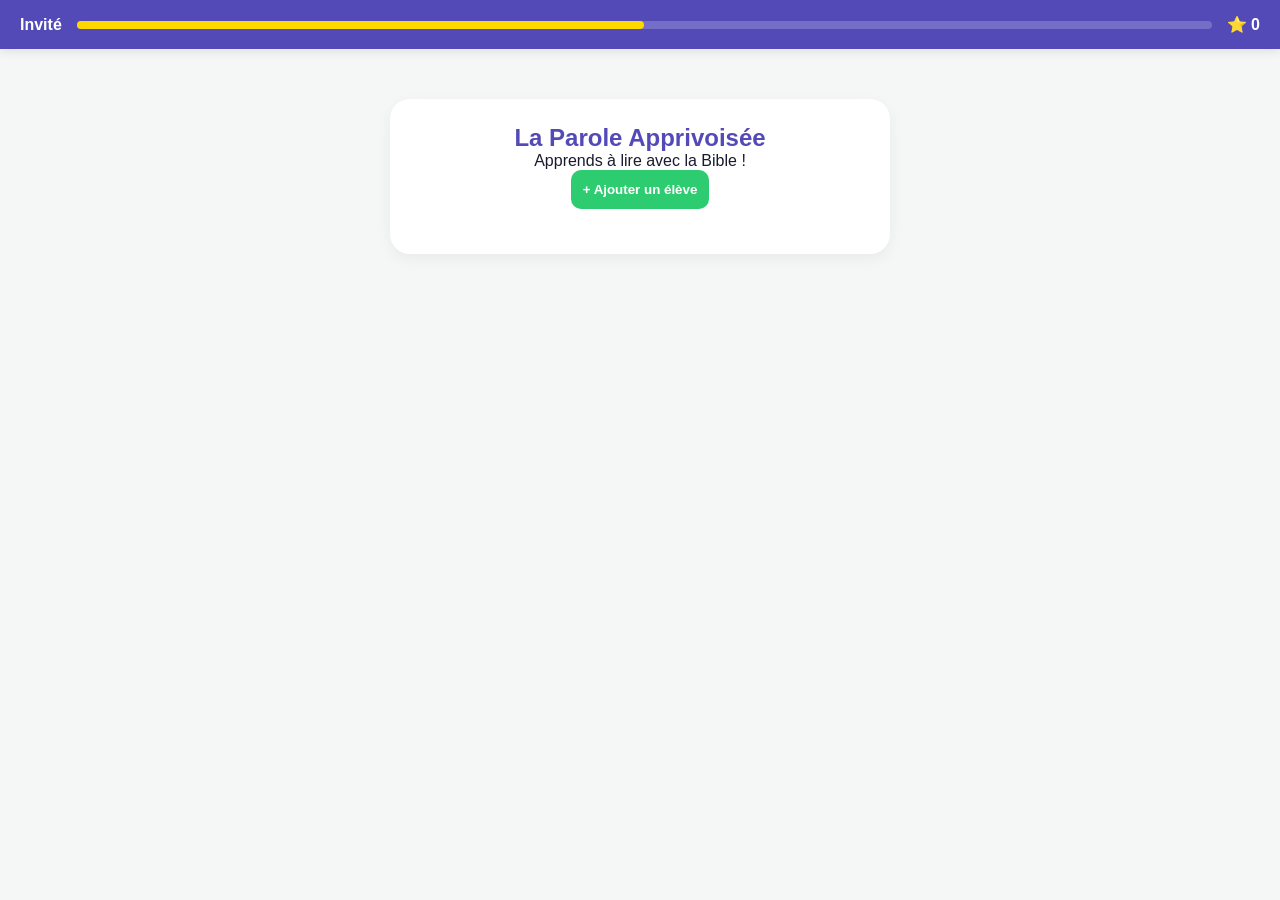
==== commit 023cca4c: "Update HTML structure and button functionalities" ====
--- a/index.html
+++ b/index.html
@@ -28,13 +28,22 @@
     </section>
 
     <section id="screen-lecture" class="card hidden" style="margin-top: 50px;">
-        <h2 id="ref-verset" style="color: var(--primary);">Livre Chapitre:Verset</h2>
-        <p id="texte-verset" style="font-size: 1.5rem; line-height: 2; text-align: left;"></p>
-        <button class="btn-main" onclick="passerAuQuiz()" style="margin-top: 20px;">J'ai lu ! Jouons 🎯</button>
+        <h2 id="ref-verset" style="color: var(--primary); margin-bottom: 15px;">Livre Chapitre:Verset</h2>
+        
+        <div id="texte-verset-karaoke" class="karaoke-container"></div>
+
+        <div style="display: flex; gap: 10px; margin-top: 25px;">
+            <button class="btn-main" id="btn-lire-verset" onclick="lireVersetKaraoke()" style="background-color: var(--or); color: black; flex: 1;">
+                ▶️ Écouter
+            </button>
+            <button class="btn-main hidden" id="btn-aller-quiz" onclick="passerAuQuizFinal()" style="background-color: var(--vert); flex: 1;">
+                Jouer 🎯
+            </button>
+        </div>
     </section>
 
     <section id="screen-quiz" class="card hidden" style="margin-top: 50px;">
-        <h2>Trouve la bonne syllabe pour :</h2>
+        <h2>Trouve la première syllabe :</h2>
         <h1 id="mot-target" style="font-size: 3rem; margin: 20px 0;">...</h1>
         <div id="syllabes-choices" class="grid-menu" style="margin-top: 30px;"></div>
     </section>
@@ -45,8 +54,8 @@
       if ('serviceWorker' in navigator) {
         window.addEventListener('load', () => {
           navigator.serviceWorker.register('./sw.js')
-            .then(() => console.log('Service Worker enregistré avec succès.'))
-            .catch(err => console.error('Erreur Service Worker:', err));
+            .then(() => console.log('Service Worker enregistré.'))
+            .catch(err => console.error('Erreur SW:', err));
         });
       }
     </script>
--- a/style.css
+++ b/style.css
@@ -1,17 +1,101 @@
-:root { --primary: #1a237e; --accent: #ffd700; --bg: #f4f7f6; }
-body { font-family: sans-serif; background: var(--bg); margin: 0; }
-#status-bar { background: var(--primary); color: white; padding: 15px; display: flex; justify-content: space-between; position: sticky; top: 0; z-index: 10; }
-.progress-container { flex-grow: 1; height: 8px; background: rgba(255,255,255,0.2); margin: 0 15px; border-radius: 5px; align-self: center; }
-#progress-bar-inner { width: 0%; height: 100%; background: var(--accent); transition: 0.4s; }
-section { padding: 20px; max-width: 500px; margin: auto; }
+:root { 
+    --primary: #534AB7; 
+    --primary-dark: #3d3690;
+    --accent: #FFD700; 
+    --bg: #f4f7f6;
+    --vert: #2ecc71;
+    --rouge: #e74c3c;
+    --texte: #1a1a2e;
+}
+* { box-sizing: border-box; margin: 0; padding: 0; -webkit-tap-highlight-color: transparent; }
+body { 
+    font-family: 'Lora', sans-serif; 
+    background: var(--bg); 
+    color: var(--texte);
+    margin: 0; 
+}
+#status-bar { 
+    background: var(--primary); 
+    color: white; 
+    padding: 15px 20px; 
+    display: flex; 
+    justify-content: space-between; 
+    align-items: center;
+    position: sticky; 
+    top: 0; 
+    z-index: 10; 
+    font-weight: bold;
+    box-shadow: 0 2px 10px rgba(0,0,0,0.1);
+}
+.progress-container { 
+    flex-grow: 1; 
+    height: 8px; 
+    background: rgba(255,255,255,0.2); 
+    margin: 0 15px; 
+    border-radius: 5px; 
+}
+#progress-bar-inner { 
+    width: 50%; /* Juste pour le design visuel */
+    height: 100%; 
+    background: var(--accent); 
+    border-radius: 5px;
+    transition: width 0.4s; 
+}
+section { 
+    padding: 20px; 
+    max-width: 500px; 
+    margin: auto; 
+}
 .hidden { display: none; }
-.card { background: white; border-radius: 20px; padding: 25px; box-shadow: 0 5px 15px rgba(0,0,0,0.1); text-align: center; }
-.btn-main { background: var(--primary); color: white; border: none; padding: 15px; border-radius: 12px; width: 100%; font-weight: bold; cursor: pointer; }
-.btn-add { background: #4caf50; color: white; border: none; padding: 10px; border-radius: 8px; margin-bottom: 20px; cursor: pointer; }
-.grid-menu { display: grid; grid-template-columns: 1fr 1fr; gap: 10px; }
-.grid-num { display: grid; grid-template-columns: repeat(5, 1fr); gap: 8px; }
-.verset-box { font-size: 1.4em; line-height: 1.6; margin: 20px 0; padding: 15px; background: #fffdf2; border-radius: 10px; }
-.highlight { background: var(--accent); border-radius: 3px; padding: 0 3px; }
-.syllabes-grid { display: flex; justify-content: center; gap: 10px; margin-top: 15px; }
-.btn-syl { border: 2px solid var(--primary); background: white; padding: 10px 15px; border-radius: 8px; font-weight: bold; }
-.correct { background: #4caf50 !important; color: white; }
+.card { 
+    background: white; 
+    border-radius: 20px; 
+    padding: 25px; 
+    box-shadow: 0 5px 15px rgba(0,0,0,0.05); 
+    text-align: center; 
+}
+.btn-main { 
+    background: var(--primary); 
+    color: white; 
+    border: none; 
+    padding: 15px; 
+    border-radius: 12px; 
+    width: 100%; 
+    font-size: 1.1rem;
+    font-weight: bold; 
+    cursor: pointer; 
+    transition: 0.2s;
+}
+.btn-main:active { background: var(--primary-dark); transform: scale(0.98); }
+.btn-add { 
+    background: var(--vert); 
+    color: white; 
+    border: none; 
+    padding: 12px; 
+    border-radius: 10px; 
+    margin-bottom: 20px; 
+    cursor: pointer; 
+    font-weight: bold;
+}
+.grid-menu { 
+    display: grid; 
+    grid-template-columns: 1fr 1fr; 
+    gap: 15px; 
+}
+.btn-syl { 
+    background: white; 
+    border: 2px solid var(--primary); 
+    color: var(--primary); 
+    font-size: 1.8rem; 
+    padding: 20px; 
+    border-radius: 15px; 
+    cursor: pointer; 
+    font-weight: bold; 
+    transition: 0.3s;
+}
+.btn-syl.correct { 
+    background: var(--vert); 
+    border-color: var(--vert); 
+    color: white; 
+    transform: scale(1.05);
+}
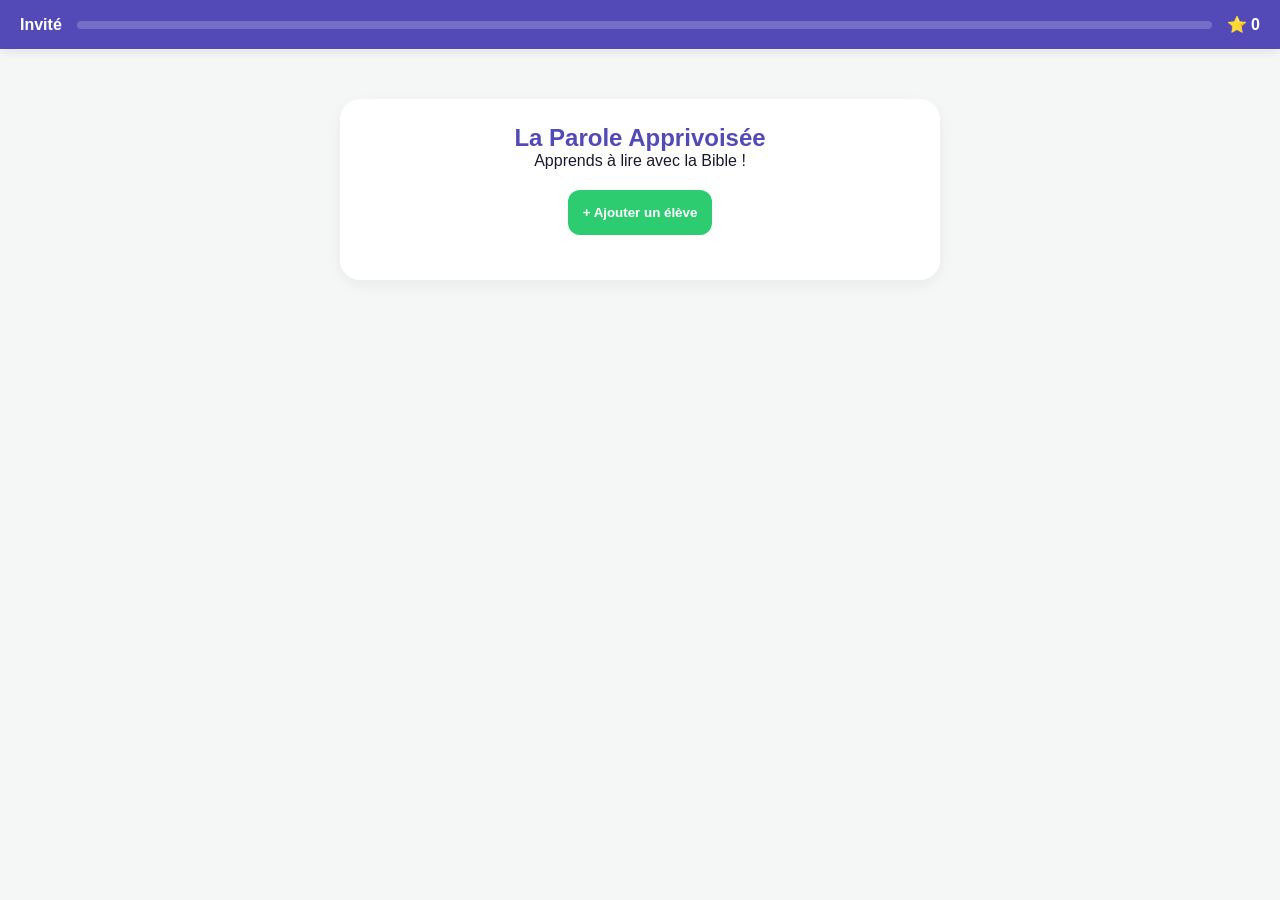
==== commit 34f73374: "Update theme color and section IDs in index.html" ====
--- a/index.html
+++ b/index.html
@@ -5,7 +5,7 @@
     <meta name="viewport" content="width=device-width, initial-scale=1.0, user-scalable=no"/>
     <title>La Parole Apprivoisée</title>
     <link rel="manifest" href="./manifest.json" />
-    <meta name="theme-color" content="#1a237e"/>
+    <meta name="theme-color" content="#534AB7"/>
     <meta name="mobile-web-app-capable" content="yes"/>
     <meta name="apple-mobile-web-app-capable" content="yes"/>
     <link href="style.css" rel="stylesheet" />
@@ -20,31 +20,34 @@
         <span id="star-count">⭐ 0</span>
     </div>
 
-    <section id="screen-home" class="card" style="margin-top: 50px;">
+    <section id="scr-accueil" class="card" style="margin-top: 50px;">
         <h1 style="color: var(--primary);">La Parole Apprivoisée</h1>
-        <p>Apprends à lire avec la Bible !</p>
+        <p style="margin-bottom: 20px;">Apprends à lire avec la Bible !</p>
         <button class="btn-add" onclick="creerEleve()">+ Ajouter un élève</button>
         <div id="liste-eleves" class="grid-menu"></div>
     </section>
 
-    <section id="screen-lecture" class="card hidden" style="margin-top: 50px;">
-        <h2 id="ref-verset" style="color: var(--primary); margin-bottom: 15px;">Livre Chapitre:Verset</h2>
-        
-        <div id="texte-verset-karaoke" class="karaoke-container"></div>
-
-        <div style="display: flex; gap: 10px; margin-top: 25px;">
-            <button class="btn-main" id="btn-lire-verset" onclick="lireVersetKaraoke()" style="background-color: var(--or); color: black; flex: 1;">
-                ▶️ Écouter
-            </button>
-            <button class="btn-main hidden" id="btn-aller-quiz" onclick="passerAuQuizFinal()" style="background-color: var(--vert); flex: 1;">
-                Jouer 🎯
-            </button>
-        </div>
+    <section id="scr-livres" class="card hidden" style="margin-top: 50px;">
+        <h2 style="color: var(--primary); margin-bottom: 20px;">Choisis un livre</h2>
+        <div id="list-livres" class="grid-menu"></div>
     </section>
 
-    <section id="screen-quiz" class="card hidden" style="margin-top: 50px;">
+    <section id="scr-chapitres" class="card hidden" style="margin-top: 50px;">
+        <h2 id="titre-livre" style="color: var(--primary); margin-bottom: 20px;">Livre</h2>
+        <div id="list-chapitres" class="grid-menu" style="grid-template-columns: repeat(4, 1fr);"></div>
+    </section>
+
+    <section id="scr-lecture" class="card hidden" style="margin-top: 50px;">
+        <h2 id="ref-label" style="color: var(--primary); margin-bottom: 15px;">Livre Chapitre:Verset</h2>
+        <p id="text-display" style="font-size: 1.5rem; line-height: 2; text-align: left; min-height: 150px;"></p>
+        <button id="btn-lire" class="btn-main" onclick="lireVersetEtSyllabes()" style="margin-top: 20px; background-color: var(--or, #FFD700); color: black;">
+            ▶️ Écouter et Apprendre
+        </button>
+    </section>
+
+    <section id="scr-quiz" class="card hidden" style="margin-top: 50px;">
         <h2>Trouve la première syllabe :</h2>
-        <h1 id="mot-target" style="font-size: 3rem; margin: 20px 0;">...</h1>
+        <h1 id="word-hint" style="font-size: 3rem; margin: 20px 0;">...</h1>
         <div id="syllabes-choices" class="grid-menu" style="margin-top: 30px;"></div>
     </section>
 
@@ -53,9 +56,7 @@
     <script>
       if ('serviceWorker' in navigator) {
         window.addEventListener('load', () => {
-          navigator.serviceWorker.register('./sw.js')
-            .then(() => console.log('Service Worker enregistré.'))
-            .catch(err => console.error('Erreur SW:', err));
+          navigator.serviceWorker.register('./sw.js').catch(() => {});
         });
       }
     </script>
--- a/style.css
+++ b/style.css
@@ -6,96 +6,80 @@
     --vert: #2ecc71;
     --rouge: #e74c3c;
     --texte: #1a1a2e;
+    --or: #FFD700;
 }
 * { box-sizing: border-box; margin: 0; padding: 0; -webkit-tap-highlight-color: transparent; }
-body { 
-    font-family: 'Lora', sans-serif; 
-    background: var(--bg); 
-    color: var(--texte);
-    margin: 0; 
-}
+body { font-family: 'Lora', sans-serif; background: var(--bg); color: var(--texte); margin: 0; }
+
 #status-bar { 
-    background: var(--primary); 
-    color: white; 
-    padding: 15px 20px; 
-    display: flex; 
-    justify-content: space-between; 
-    align-items: center;
-    position: sticky; 
-    top: 0; 
-    z-index: 10; 
-    font-weight: bold;
+    background: var(--primary); color: white; padding: 15px 20px; 
+    display: flex; justify-content: space-between; align-items: center;
+    position: sticky; top: 0; z-index: 10; font-weight: bold;
     box-shadow: 0 2px 10px rgba(0,0,0,0.1);
 }
-.progress-container { 
-    flex-grow: 1; 
-    height: 8px; 
-    background: rgba(255,255,255,0.2); 
-    margin: 0 15px; 
-    border-radius: 5px; 
+.progress-container { flex-grow: 1; height: 8px; background: rgba(255,255,255,0.2); margin: 0 15px; border-radius: 5px; }
+#progress-bar-inner { width: 0%; height: 100%; background: var(--accent); border-radius: 5px; transition: width 0.4s; }
+
+section { padding: 20px; max-width: 600px; margin: auto; }
+.hidden { display: none !important; }
+.card { background: white; border-radius: 20px; padding: 25px; box-shadow: 0 5px 15px rgba(0,0,0,0.05); text-align: center; }
+
+.btn-main { 
+    background: var(--primary); color: white; border: none; padding: 15px; border-radius: 12px; 
+    width: 100%; font-size: 1.1rem; font-weight: bold; cursor: pointer; transition: 0.2s;
+    display: flex; align-items: center; justify-content: center; gap: 8px;
 }
-#progress-bar-inner { 
-    width: 50%; /* Juste pour le design visuel */
-    height: 100%; 
-    background: var(--accent); 
-    border-radius: 5px;
-    transition: width 0.4s; 
+.btn-main:active { transform: scale(0.98); }
+.btn-main:disabled { opacity: 0.5; cursor: not-allowed; }
+
+.btn-add { background: var(--vert); color: white; border: none; padding: 15px; border-radius: 12px; margin-bottom: 20px; cursor: pointer; font-weight: bold; }
+.grid-menu { display: grid; grid-template-columns: 1fr 1fr; gap: 15px; }
+
+.btn-syl { 
+    background: white; border: 2px solid var(--primary); color: var(--primary); 
+    font-size: 1.8rem; padding: 20px; border-radius: 15px; cursor: pointer; 
+    font-weight: bold; transition: 0.3s;
 }
-section { 
-    padding: 20px; 
-    max-width: 500px; 
-    margin: auto; 
+.btn-syl.correct { background: var(--vert); border-color: var(--vert); color: white; transform: scale(1.05); }
+
+/* === NOUVEAU : STYLES DU KARAOKÉ COMPLET === */
+.karaoke-container {
+    font-size: 1.6rem;
+    line-height: 1.8;
+    text-align: left;
+    color: #555;
+    padding: 10px;
+    border-radius: 10px;
+    background: #fafafa;
+    border: 1px solid #eee;
 }
-.hidden { display: none; }
-.card { 
-    background: white; 
-    border-radius: 20px; 
-    padding: 25px; 
-    box-shadow: 0 5px 15px rgba(0,0,0,0.05); 
-    text-align: center; 
+
+/* Un mot complet */
+.k-word {
+    display: inline-block;
+    margin-right: 4px; /* Espace entre les mots */
+    transition: background-color 0.1s;
+    border-radius: 4px;
+    padding: 0 2px;
 }
-.btn-main { 
-    background: var(--primary); 
-    color: white; 
-    border: none; 
-    padding: 15px; 
-    border-radius: 12px; 
-    width: 100%; 
-    font-size: 1.1rem;
-    font-weight: bold; 
-    cursor: pointer; 
-    transition: 0.2s;
+
+/* Le mot actuellement prononcé par l'IA (fond léger) */
+.k-word.active-word {
+    background-color: rgba(83, 74, 183, 0.1);
 }
-.btn-main:active { background: var(--primary-dark); transform: scale(0.98); }
-.btn-add { 
-    background: var(--vert); 
-    color: white; 
-    border: none; 
-    padding: 12px; 
-    border-radius: 10px; 
-    margin-bottom: 20px; 
-    cursor: pointer; 
+
+/* Une syllabe à l'intérieur d'un mot */
+.k-syl {
+    transition: all 0.1s ease;
+    color: #555; /* Couleur normale */
+}
+
+/* L'ILLUMINATION : La syllabe en train d'être lue */
+.k-syl.illuminated {
+    color: #000;
     font-weight: bold;
+    background-color: var(--or);
+    border-radius: 4px;
+    box-shadow: 0 0 10px rgba(255, 215, 0, 0.7);
+    padding: 0 2px;
 }
-.grid-menu { 
-    display: grid; 
-    grid-template-columns: 1fr 1fr; 
-    gap: 15px; 
-}
-.btn-syl { 
-    background: white; 
-    border: 2px solid var(--primary); 
-    color: var(--primary); 
-    font-size: 1.8rem; 
-    padding: 20px; 
-    border-radius: 15px; 
-    cursor: pointer; 
-    font-weight: bold; 
-    transition: 0.3s;
-}
-.btn-syl.correct { 
-    background: var(--vert); 
-    border-color: var(--vert); 
-    color: white; 
-    transform: scale(1.05);
-}
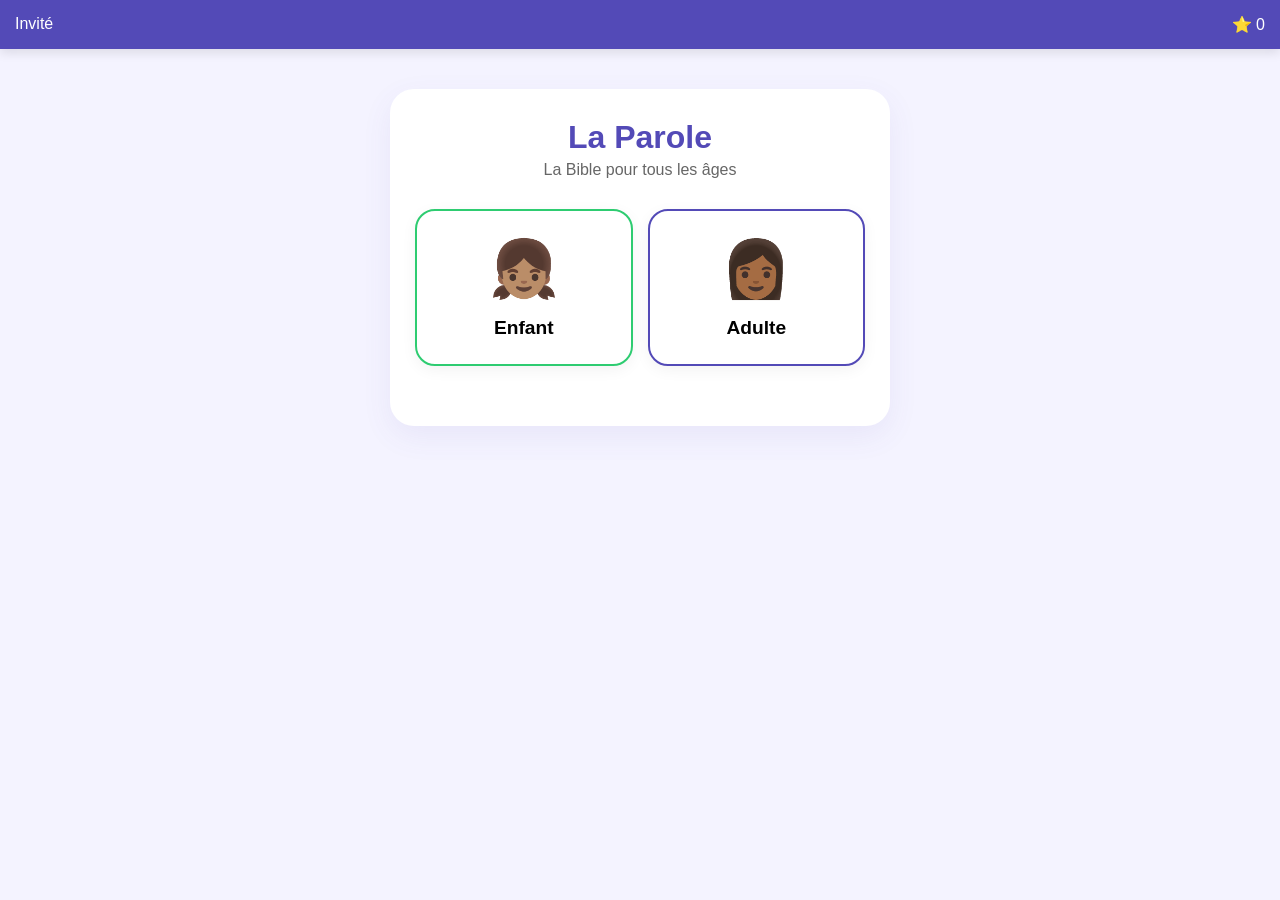
==== commit 22dda056: "Update index.html" ====
--- a/index.html
+++ b/index.html
@@ -4,61 +4,342 @@
     <meta charset="UTF-8"/>
     <meta name="viewport" content="width=device-width, initial-scale=1.0, user-scalable=no"/>
     <title>La Parole Apprivoisée</title>
-    <link rel="manifest" href="./manifest.json" />
-    <meta name="theme-color" content="#534AB7"/>
-    <meta name="mobile-web-app-capable" content="yes"/>
-    <meta name="apple-mobile-web-app-capable" content="yes"/>
-    <link href="style.css" rel="stylesheet" />
+    <style>
+        /* CSS PREMIUM INTÉGRÉ */
+        :root { --violet: #534AB7; --vert: #2ecc71; --blanc: #ffffff; --gris: #f4f3ff; --texte: #1a1a2e; --or: #FFD700; }
+        * { box-sizing: border-box; margin: 0; padding: 0; -webkit-tap-highlight-color: transparent; }
+        body { font-family: 'Lora', sans-serif; background: var(--gris); color: var(--texte); }
+        
+        #status-bar { background: var(--violet); color: white; padding: 15px; display: flex; justify-content: space-between; position: sticky; top: 0; z-index: 10; box-shadow: 0 4px 10px rgba(0,0,0,0.1); }
+        section { padding: 20px; max-width: 500px; margin: auto; }
+        .hidden { display: none !important; }
+        
+        .card { background: white; border-radius: 24px; padding: 30px 25px; box-shadow: 0 10px 30px rgba(83, 74, 183, 0.08); text-align: center; }
+        .btn-main { background: var(--violet); color: white; border: none; padding: 15px; border-radius: 14px; width: 100%; font-weight: bold; cursor: pointer; font-size: 1.1rem; }
+        .grid-menu { display: grid; grid-template-columns: 1fr 1fr; gap: 15px; }
+        
+        .btn-profil { display: flex; flex-direction: column; align-items: center; justify-content: center; padding: 25px 15px; border-radius: 20px; border: 2px solid transparent; cursor: pointer; background: var(--blanc); box-shadow: 0 4px 15px rgba(0,0,0,0.05); }
+        .btn-profil.enfant { border-color: var(--vert); }
+        .btn-profil.adulte { border-color: var(--violet); }
+        .btn-profil .icon { font-size: 3.5rem; margin-bottom: 15px; }
+        .btn-profil .text { font-size: 1.2rem; font-weight: bold; }
+        
+        .btn-syl { background: white; border: 2px solid var(--violet); color: var(--violet); font-size: 1.2rem; padding: 15px; border-radius: 12px; cursor: pointer; font-weight: bold; }
+        .btn-syl.correct { background: var(--vert); border-color: var(--vert); color: white; transform: scale(1.05); }
+        
+        /* Classe pour le Karaoké */
+        .highlight-or { background-color: var(--or); color: black; border-radius: 4px; padding: 2px; box-shadow: 0 0 10px rgba(255, 215, 0, 0.5); }
+    </style>
 </head>
 <body>
-
     <div id="status-bar">
         <span id="user-name">Invité</span>
-        <div class="progress-container">
-            <div id="progress-bar-inner"></div>
-        </div>
         <span id="star-count">⭐ 0</span>
     </div>
 
-    <section id="scr-accueil" class="card" style="margin-top: 50px;">
-        <h1 style="color: var(--primary);">La Parole Apprivoisée</h1>
-        <p style="margin-bottom: 20px;">Apprends à lire avec la Bible !</p>
-        <button class="btn-add" onclick="creerEleve()">+ Ajouter un élève</button>
-        <div id="liste-eleves" class="grid-menu"></div>
-    </section>
-
-    <section id="scr-livres" class="card hidden" style="margin-top: 50px;">
-        <h2 style="color: var(--primary); margin-bottom: 20px;">Choisis un livre</h2>
+    <div id="erreur-ecran" class="hidden" style="padding: 20px; color: red; text-align: center; margin-top: 50px;"></div>
+
+    <section id="accueil" class="card" style="margin-top: 40px;">
+        <h1 style="color: var(--violet); font-size: 2rem; margin-bottom: 5px;">La Parole</h1>
+        <p style="margin-bottom: 30px; color: #666;">La Bible pour tous les âges</p>
+        
+        <div class="grid-menu" style="margin-bottom: 30px;">
+            <button class="btn-profil enfant" onclick="creerProfil('enfant')">
+                <span class="icon">👧🏽</span>
+                <span class="text">Enfant</span>
+            </button>
+            <button class="btn-profil adulte" onclick="creerProfil('adulte')">
+                <span class="icon">👩🏾</span>
+                <span class="text">Adulte</span>
+            </button>
+        </div>
+        <div id="liste-eleves" style="display: flex; flex-direction: column; gap: 10px;"></div>
+    </section>
+
+    <section id="scr-livres" class="card hidden" style="margin-top: 40px;">
+        <h2 style="color: var(--violet); margin-bottom: 20px;">Livre</h2>
         <div id="list-livres" class="grid-menu"></div>
     </section>
 
-    <section id="scr-chapitres" class="card hidden" style="margin-top: 50px;">
-        <h2 id="titre-livre" style="color: var(--primary); margin-bottom: 20px;">Livre</h2>
+    <section id="scr-chapitres" class="card hidden" style="margin-top: 40px;">
+        <h2 id="titre-livre" style="color: var(--violet); margin-bottom: 20px;">Livre</h2>
         <div id="list-chapitres" class="grid-menu" style="grid-template-columns: repeat(4, 1fr);"></div>
     </section>
 
-    <section id="scr-lecture" class="card hidden" style="margin-top: 50px;">
-        <h2 id="ref-label" style="color: var(--primary); margin-bottom: 15px;">Livre Chapitre:Verset</h2>
-        <p id="text-display" style="font-size: 1.5rem; line-height: 2; text-align: left; min-height: 150px;"></p>
-        <button id="btn-lire" class="btn-main" onclick="lireVersetEtSyllabes()" style="margin-top: 20px; background-color: var(--or, #FFD700); color: black;">
+    <section id="scr-lecture" class="card hidden" style="margin-top: 40px;">
+        <h2 id="ref-label" style="color: var(--violet); margin-bottom: 15px;">...</h2>
+        <p id="text-display" style="font-size: 1.5rem; line-height: 2; text-align: left;"></p>
+        <button id="btn-lire" class="btn-main" onclick="lireVersetEtSyllabes()" style="margin-top: 20px; background-color: var(--or); color: black;">
             ▶️ Écouter et Apprendre
         </button>
     </section>
 
-    <section id="scr-quiz" class="card hidden" style="margin-top: 50px;">
+    <section id="scr-quiz" class="card hidden" style="margin-top: 40px;">
         <h2>Trouve la première syllabe :</h2>
         <h1 id="word-hint" style="font-size: 3rem; margin: 20px 0;">...</h1>
         <div id="syllabes-choices" class="grid-menu" style="margin-top: 30px;"></div>
     </section>
 
-    <script src="script.js"></script>
-    
     <script>
-      if ('serviceWorker' in navigator) {
-        window.addEventListener('load', () => {
-          navigator.serviceWorker.register('./sw.js').catch(() => {});
-        });
-      }
+        // 1. Tuer le cache fantôme (Service Worker)
+        if ('serviceWorker' in navigator) {
+            navigator.serviceWorker.getRegistrations().then(function(registrations) {
+                for(let r of registrations) { r.unregister(); }
+            });
+        }
+
+        // 2. Capter l'erreur au lieu de la page blanche
+        window.onerror = function(msg, url, line) {
+            document.getElementById('erreur-ecran').classList.remove('hidden');
+            document.getElementById('erreur-ecran').innerHTML = `<h3>⚠️ Oups !</h3><p>Erreur: ${msg} (Ligne ${line})</p><button onclick="localStorage.clear(); window.location.reload();" style="margin-top:15px; padding:10px; background:var(--violet); color:white; border-radius:10px; border:none;">Réinitialiser l'application</button>`;
+            document.getElementById('accueil').classList.add('hidden');
+        };
+
+        // --- LOGIQUE DE L'APPLICATION ---
+        let bible = null;
+        let currentEleve = null;
+        let state = { stars: 0, words: [] };
+        let isPlaying = false;
+
+        let audioUnlocked = false;
+        function unlockAudio() {
+            if (audioUnlocked) return;
+            const u = new SpeechSynthesisUtterance('');
+            u.volume = 0; window.speechSynthesis.speak(u);
+            audioUnlocked = true;
+        }
+        document.addEventListener('click', unlockAudio, { once: true });
+
+        window.onload = async () => {
+            afficherEcran('accueil');
+            const res = await fetch('./segond_1910.json');
+            if (!res.ok) throw new Error("Impossible de lire segond_1910.json");
+            const rawData = await res.json();
+            
+            bible = {};
+            rawData.verses.forEach(v => {
+                if (!bible[v.book_name]) bible[v.book_name] = {};
+                if (!bible[v.book_name][v.chapter]) bible[v.book_name][v.chapter] = {};
+                bible[v.book_name][v.chapter][v.verse] = v.text;
+            });
+            renderEleves();
+        };
+
+        function afficherEcran(id) {
+            document.querySelectorAll('section').forEach(s => s.classList.add('hidden'));
+            document.getElementById(id).classList.remove('hidden');
+            window.speechSynthesis.cancel();
+            isPlaying = false;
+        }
+
+        function creerProfil(type) {
+            const nom = prompt(type === 'enfant' ? "Prénom de l'enfant :" : "Prénom de l'adulte :");
+            if (!nom) return;
+            const data = { nom: nom, type: type, stars: 0, livre: "Genèse", chap: "1", ver: "1" };
+            localStorage.setItem('p_' + nom, JSON.stringify(data));
+            renderEleves();
+        }
+
+        function renderEleves() {
+            const div = document.getElementById('liste-eleves');
+            div.innerHTML = '';
+            Object.keys(localStorage).filter(k => k.startsWith('p_')).forEach(k => {
+                try {
+                    const p = JSON.parse(localStorage.getItem(k));
+                    const btn = document.createElement('button');
+                    btn.className = "btn-main";
+                    btn.innerHTML = p.type === 'adulte' ? `👩🏾👨🏽 ${p.nom}` : `👧🏽👦🏾 ${p.nom} (⭐ ${p.stars})`;
+                    btn.style.backgroundColor = p.type === 'adulte' ? "var(--violet)" : "var(--vert)";
+                    btn.onclick = () => { currentEleve = p; resumeSession(); };
+                    div.appendChild(btn);
+                } catch(e) { localStorage.removeItem(k); } // Nettoie les profils corrompus
+            });
+        }
+
+        function resumeSession() {
+            state.stars = currentEleve.stars || 0;
+            document.getElementById('user-name').innerText = currentEleve.nom;
+            document.getElementById('star-count').innerText = `⭐ ${state.stars}`;
+            
+            const div = document.getElementById('list-livres');
+            div.innerHTML = '';
+            Object.keys(bible).slice(0, 5).forEach(l => {
+                const b = document.createElement('button');
+                b.className = "btn-syl"; b.innerText = l;
+                b.onclick = () => showChap(l);
+                div.appendChild(b);
+            });
+            afficherEcran('scr-livres');
+        }
+
+        function showChap(l) {
+            currentEleve.livre = l;
+            document.getElementById('titre-livre').innerText = l;
+            const div = document.getElementById('list-chapitres');
+            div.innerHTML = '';
+            const total = Object.keys(bible[l]).length;
+            for(let i=1; i<=Math.min(total, 20); i++) {
+                const b = document.createElement('button');
+                b.className = "btn-syl"; b.innerText = i;
+                b.onclick = () => loadVerset(l, i.toString(), "1");
+                div.appendChild(b);
+            }
+            afficherEcran('scr-chapitres');
+        }
+
+        function loadVerset(l, c, v) {
+            currentEleve.livre = l; currentEleve.chap = c; currentEleve.ver = v;
+            localStorage.setItem('p_' + currentEleve.nom, JSON.stringify(currentEleve));
+            if(!bible[l] || !bible[l][c] || !bible[l][c][v]) return;
+            
+            const txt = bible[l][c][v];
+            state.words = txt.split(' ');
+            document.getElementById('text-display').innerText = txt;
+            document.getElementById('ref-label').innerText = `${l} ${c}:${v}`;
+            
+            document.getElementById('btn-lire').disabled = false;
+            document.getElementById('btn-lire').innerText = "▶️ Écouter et Apprendre";
+            afficherEcran('scr-lecture');
+        }
+
+        function direTexte(texte, rate) {
+            return new Promise(resolve => {
+                const u = new SpeechSynthesisUtterance(texte);
+                u.lang = 'fr-FR'; u.rate = rate;
+                let isResolved = false;
+                const timeout = setTimeout(() => { if(!isResolved){isResolved=true; resolve();} }, 3000);
+                u.onend = () => { if(!isResolved){isResolved=true; clearTimeout(timeout); resolve();} };
+                u.onerror = () => { if(!isResolved){isResolved=true; clearTimeout(timeout); resolve();} };
+                window.speechSynthesis.speak(u);
+            });
+        }
+        function pause(ms) { return new Promise(resolve => setTimeout(resolve, ms)); }
+
+        async function lireVersetEtSyllabes() {
+            if (isPlaying) return;
+            isPlaying = true;
+            window.speechSynthesis.cancel();
+            
+            document.getElementById('btn-lire').disabled = true;
+            document.getElementById('btn-lire').innerText = "⏳ Lecture...";
+
+            const txt = bible[currentEleve.livre][currentEleve.chap][currentEleve.ver];
+            await direTexte(txt, 0.85);
+            await pause(600);
+            if (!isPlaying) return;
+
+            // Séquence Karaoké Enfant
+            if (currentEleve.type === 'enfant') {
+                const textDisplay = document.getElementById('text-display');
+                textDisplay.innerHTML = '';
+                let elementsSyllabes = [];
+
+                state.words.forEach(mot => {
+                    const spanMot = document.createElement('span');
+                    spanMot.style.marginRight = "6px";
+                    const lettres = mot.match(/[a-zA-Zâäàéèêëîïôöùûüç]+/);
+                    
+                    if (lettres) {
+                        const motPropre = lettres[0];
+                        if(mot.substring(0, lettres.index)) spanMot.appendChild(document.createTextNode(mot.substring(0, lettres.index)));
+
+                        const syllabes = couperEnSyllabes(motPropre);
+                        syllabes.forEach(syl => {
+                            const spanSyl = document.createElement('span');
+                            spanSyl.innerText = syl;
+                            spanSyl.style.transition = "background-color 0.2s";
+                            spanMot.appendChild(spanSyl);
+                            elementsSyllabes.push({ span: spanSyl, text: syl });
+                        });
+
+                        if(mot.substring(lettres.index + motPropre.length)) spanMot.appendChild(document.createTextNode(mot.substring(lettres.index + motPropre.length)));
+                    } else { spanMot.innerText = mot; }
+                    textDisplay.appendChild(spanMot);
+                });
+
+                for (let i = 0; i < elementsSyllabes.length; i++) {
+                    if (!isPlaying) break;
+                    const data = elementsSyllabes[i];
+                    data.span.classList.add('highlight-or');
+                    await direTexte(data.text, 0.7);
+                    await pause(100);
+                    data.span.classList.remove('highlight-or');
+                }
+                
+                if (!isPlaying) return;
+                isPlaying = false;
+                lancerJeu();
+            } else {
+                // Séquence Adulte : Pas de jeu
+                isPlaying = false;
+                document.getElementById('btn-lire').disabled = false;
+                document.getElementById('btn-lire').innerText = "▶️ Réécouter";
+            }
+        }
+
+        function couperEnSyllabes(mot) {
+            mot = mot.toLowerCase().replace(/[^a-zâäàéèêëîïôöùûüç-]/g, '');
+            if (mot.length <= 3) return [mot];
+            const voyelles = 'aâäàéèêëîïôöùûüçy';
+            let syllabes = [], syllabeActuelle = '';
+            for (let i = 0; i < mot.length; i++) {
+                syllabeActuelle += mot[i];
+                if (voyelles.includes(mot[i])) {
+                    let reste = mot.substring(i + 1);
+                    if (reste.length > 0 && !voyelles.includes(reste[0])) {
+                        syllabes.push(syllabeActuelle); syllabeActuelle = '';
+                    }
+                }
+            }
+            if (syllabeActuelle !== '') {
+                if (syllabes.length > 0) syllabes[syllabes.length - 1] += syllabeActuelle;
+                else syllabes.push(syllabeActuelle);
+            }
+            return syllabes.length > 0 ? syllabes : [mot];
+        }
+
+        function lancerJeu() {
+            const motsValides = state.words.filter(w => w.replace(/[^a-zA-Z]/g, '').length > 4);
+            const mot = (motsValides.length > 0 ? motsValides[Math.floor(Math.random() * motsValides.length)] : state.words[0]).replace(/[^a-zA-Zâäàéèêëîïôöùûüç]/g, '');
+            const syllabes = couperEnSyllabes(mot);
+            const bonneSyllabe = syllabes[0]; 
+            
+            document.getElementById('word-hint').innerText = `...${mot.substring(bonneSyllabe.length)}`;
+            
+            const fausses = ["par", "les", "ma", "ti", "bou", "cha", "ton", "vi", "lu", "re"];
+            let choices = [bonneSyllabe];
+            while (choices.length < 4) {
+                let f = fausses[Math.floor(Math.random() * fausses.length)];
+                if (!choices.includes(f)) choices.push(f);
+            }
+            choices.sort(() => Math.random() - 0.5);
+
+            const div = document.getElementById('syllabes-choices');
+            div.innerHTML = '';
+            choices.forEach(s => {
+                const b = document.createElement('button');
+                b.className = "btn-syl"; b.innerText = s;
+                b.onclick = () => { 
+                    if(s === bonneSyllabe) { 
+                        b.classList.add('correct'); 
+                        state.stars += 20; 
+                        direTexte("Bravo !", 1);
+                        setTimeout(() => {
+                            currentEleve.stars = state.stars;
+                            localStorage.setItem('p_' + currentEleve.nom, JSON.stringify(currentEleve));
+                            document.getElementById('star-count').innerText = `⭐ ${state.stars}`;
+                            const nv = parseInt(currentEleve.ver) + 1;
+                            loadVerset(currentEleve.livre, currentEleve.chap, nv.toString());
+                        }, 1000);
+                    } else {
+                        b.style.backgroundColor = "red"; b.style.color = "white";
+                        direTexte("Essaie encore", 1);
+                    }
+                };
+                div.appendChild(b);
+            });
+            afficherEcran('scr-quiz');
+        }
     </script>
 </body>
 </html>
